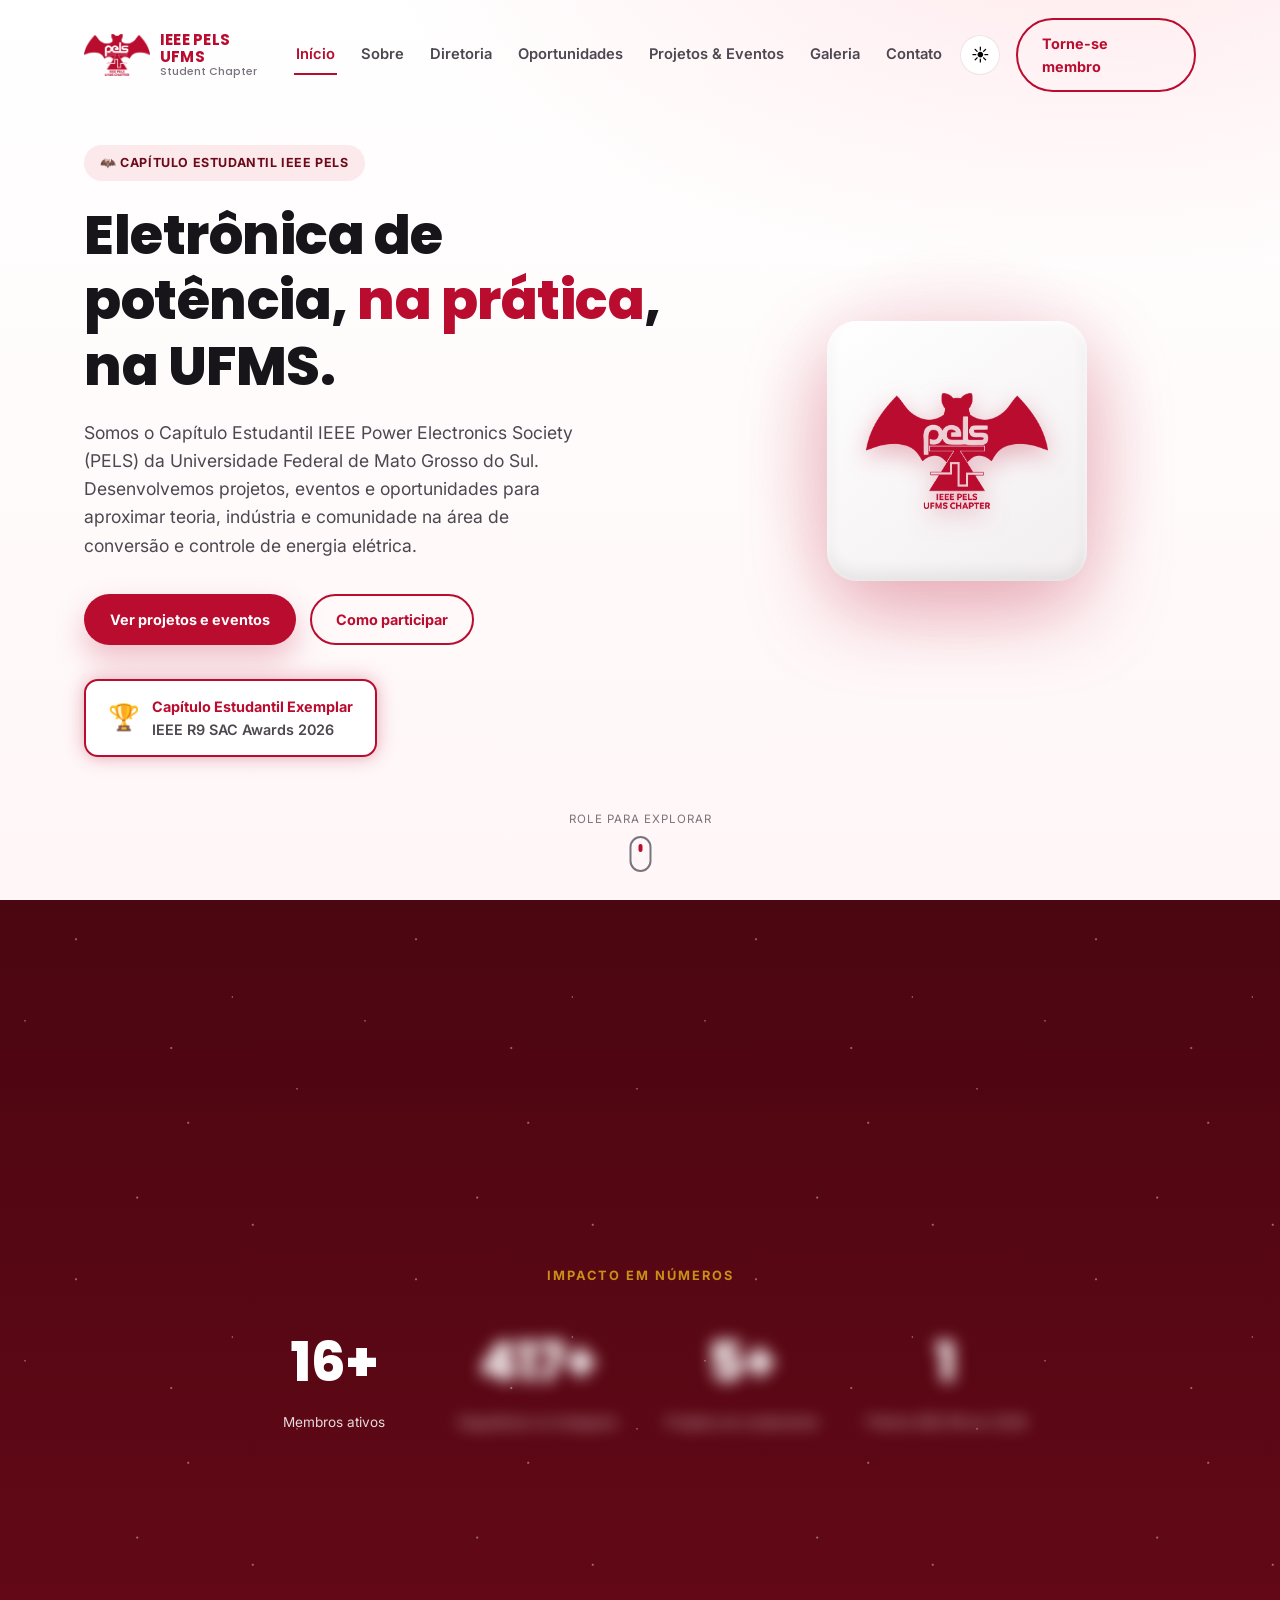
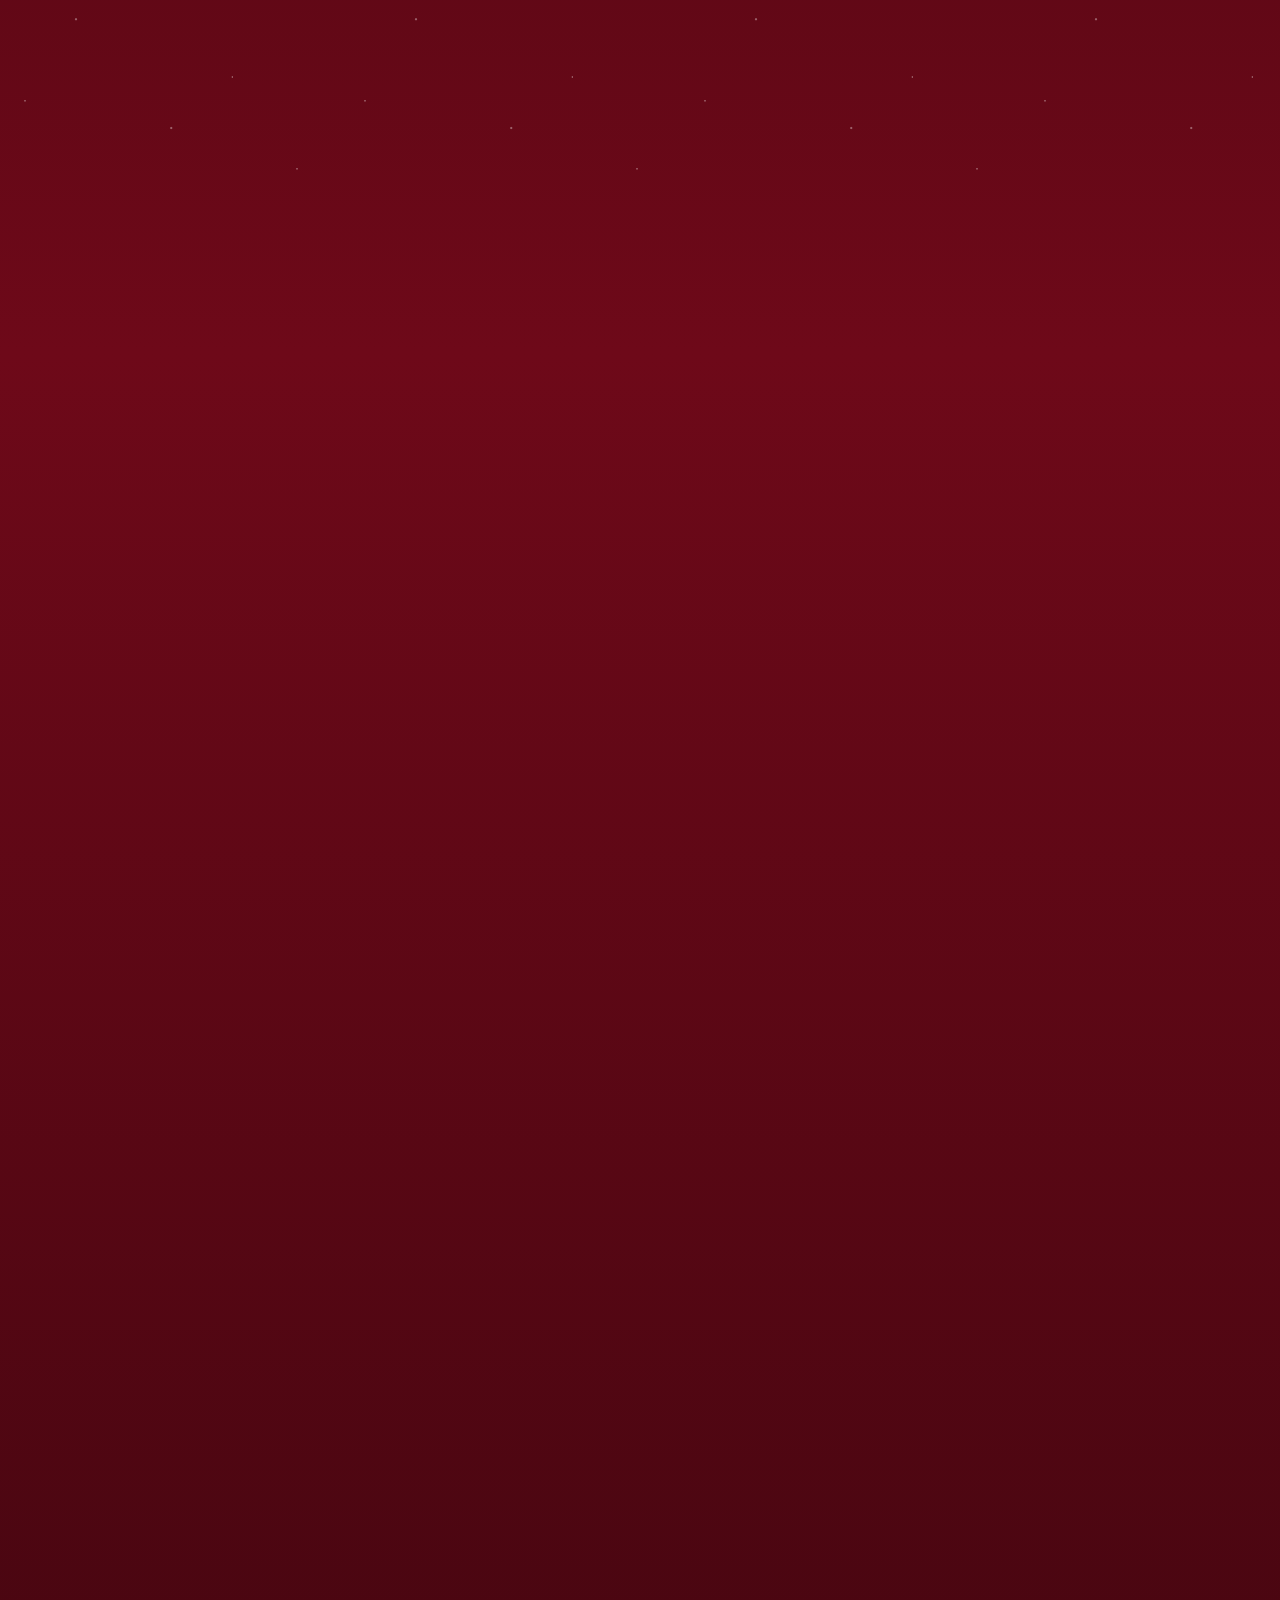
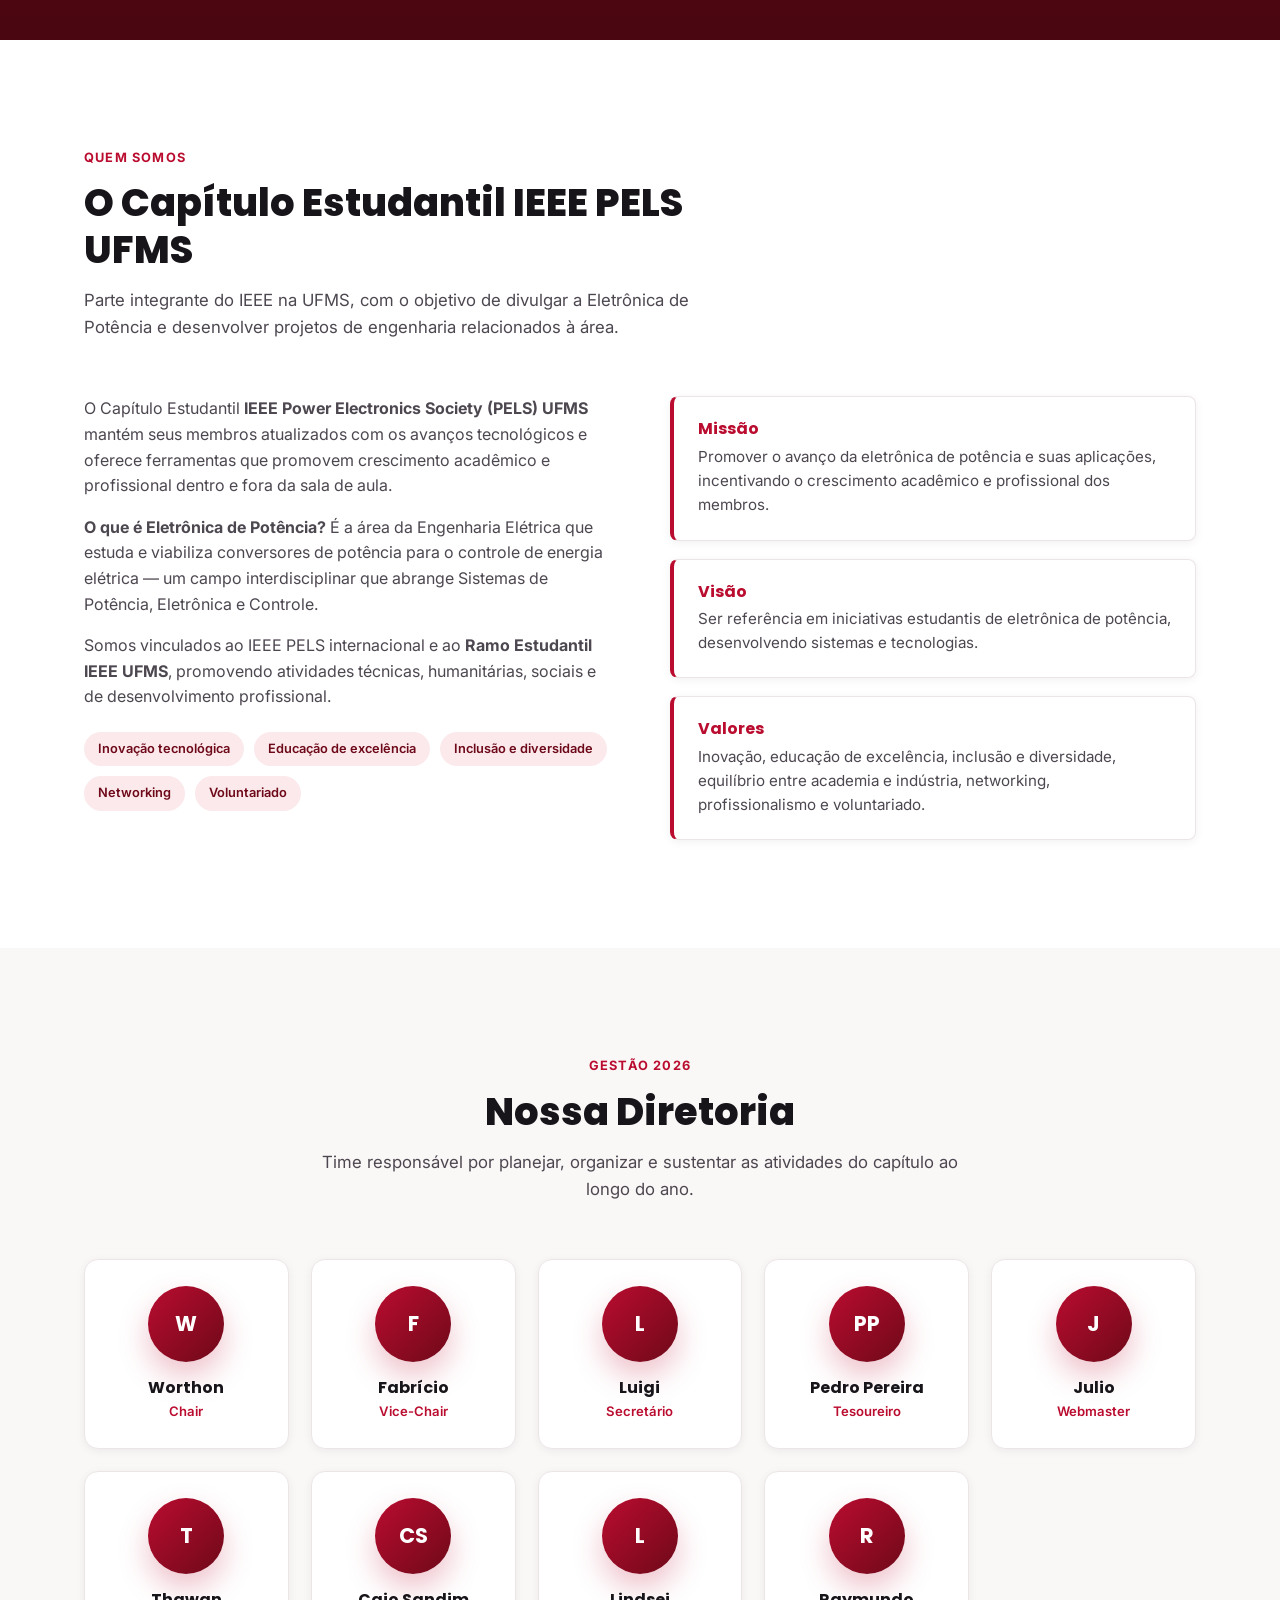
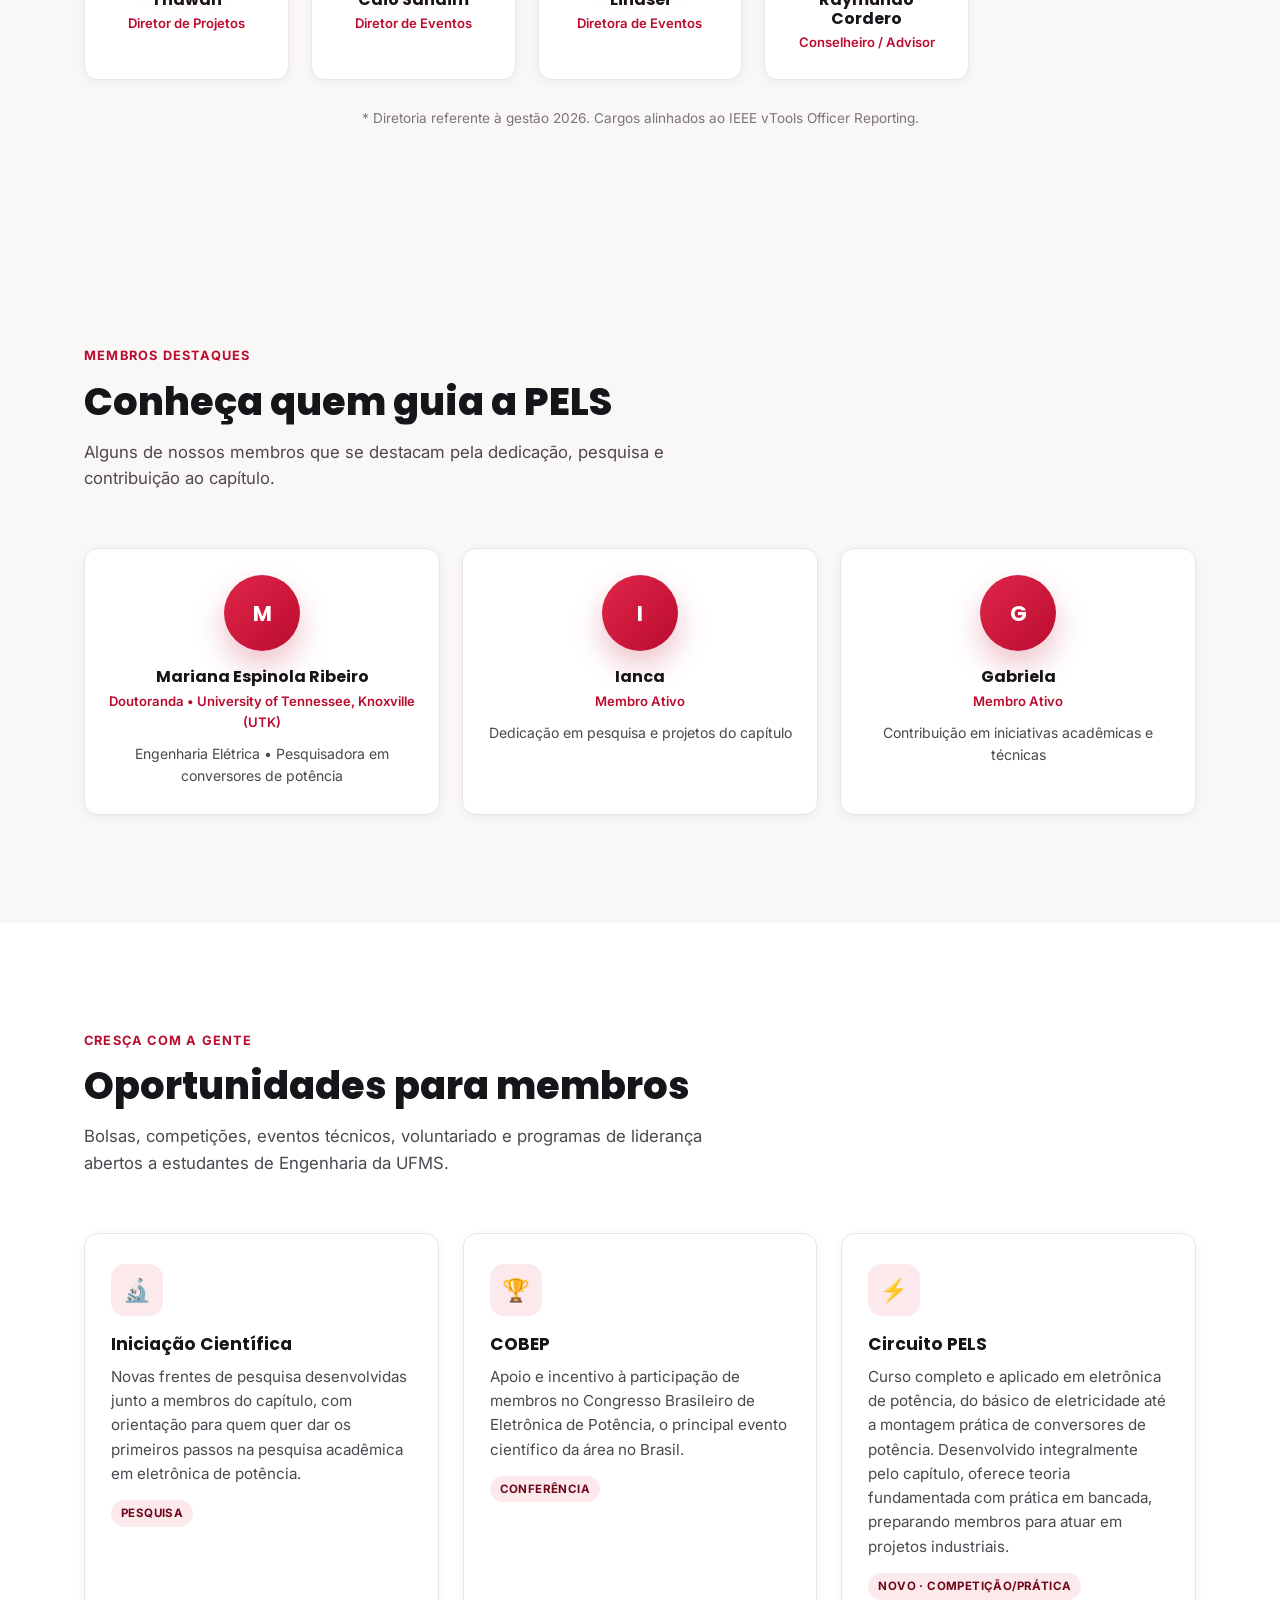
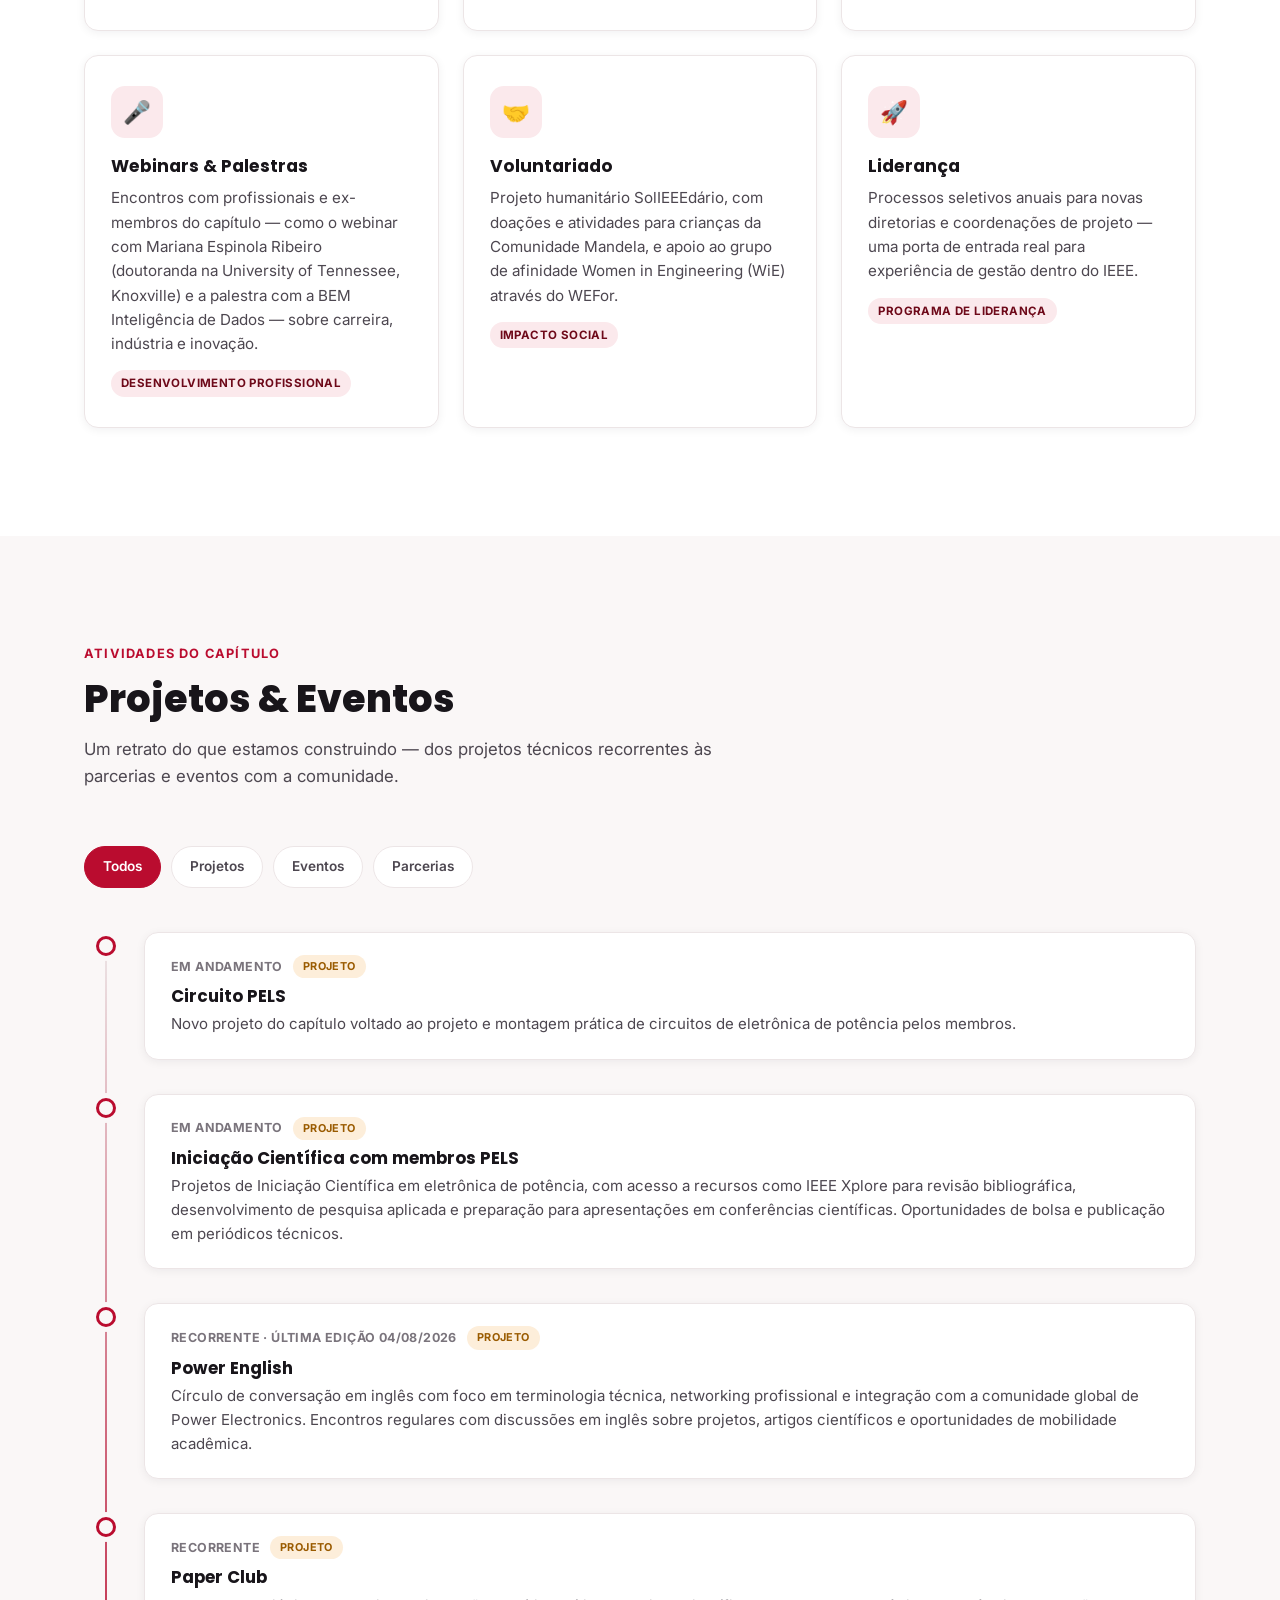
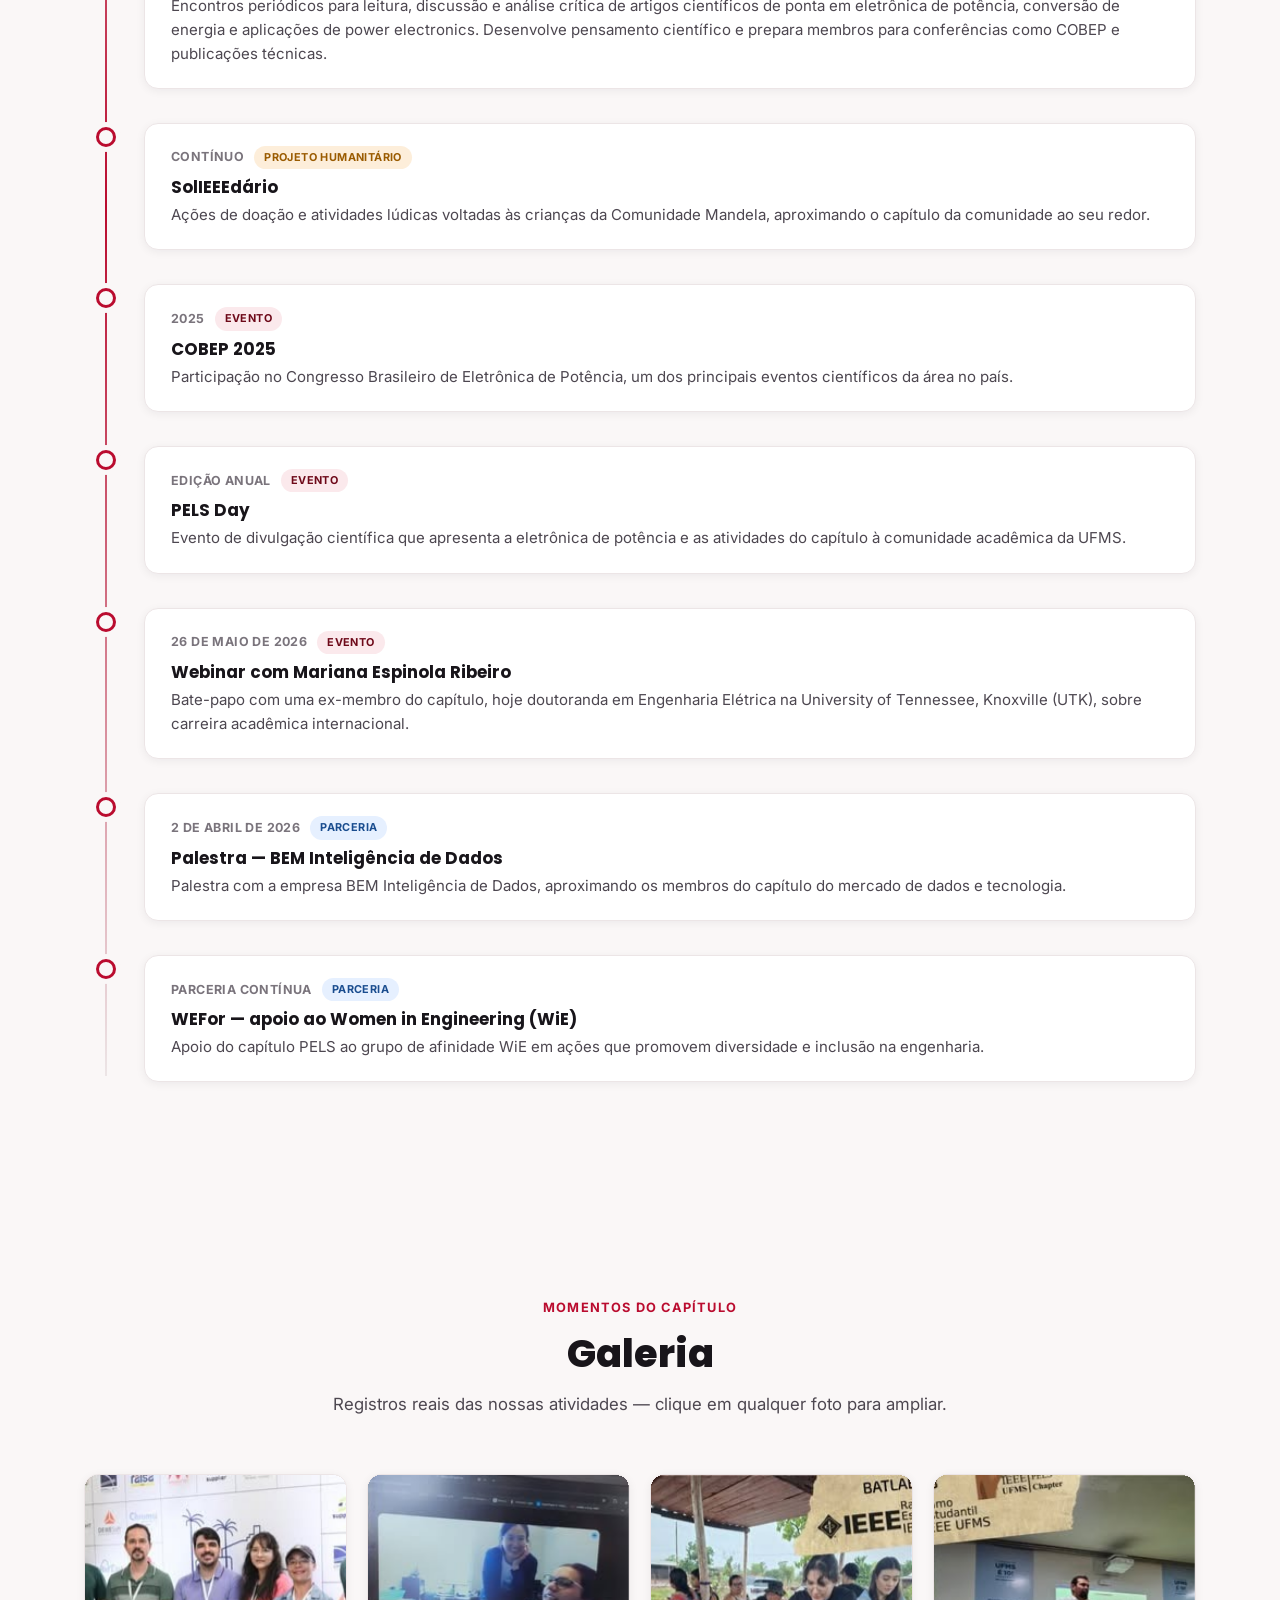
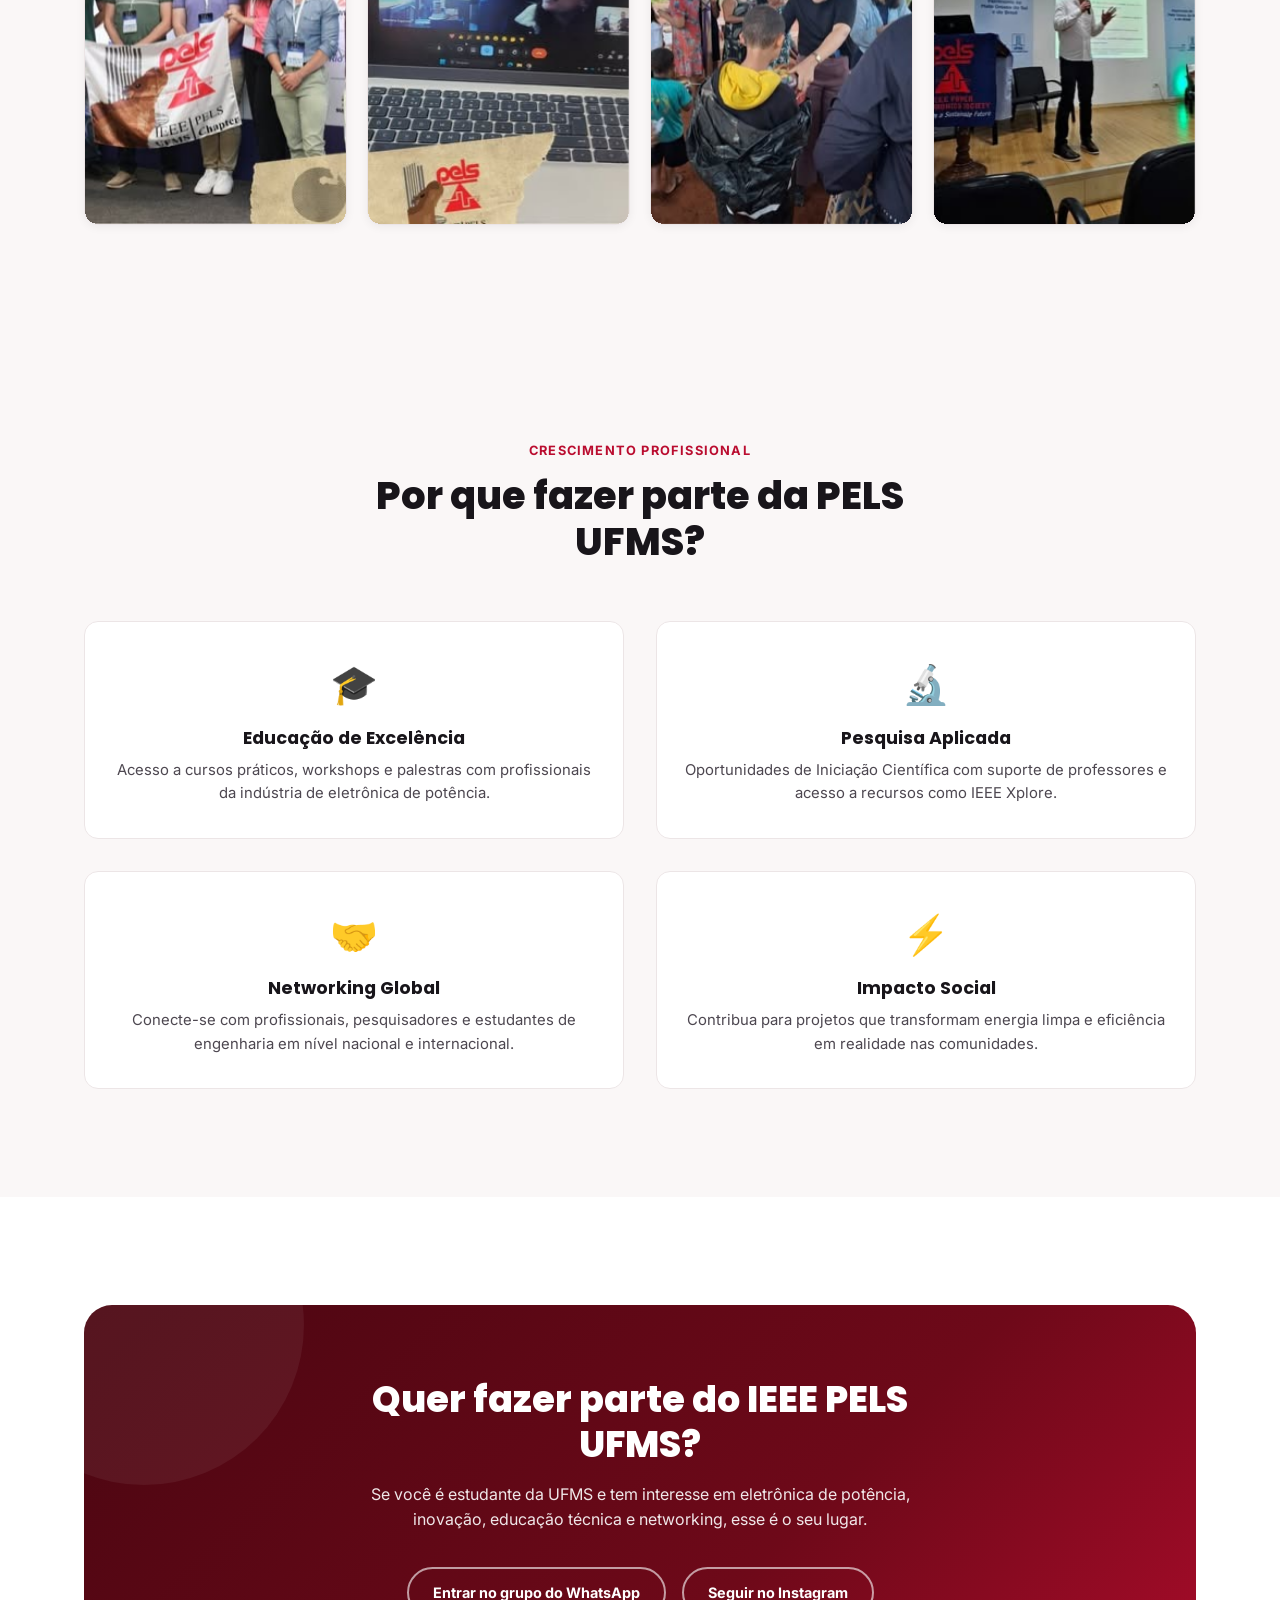
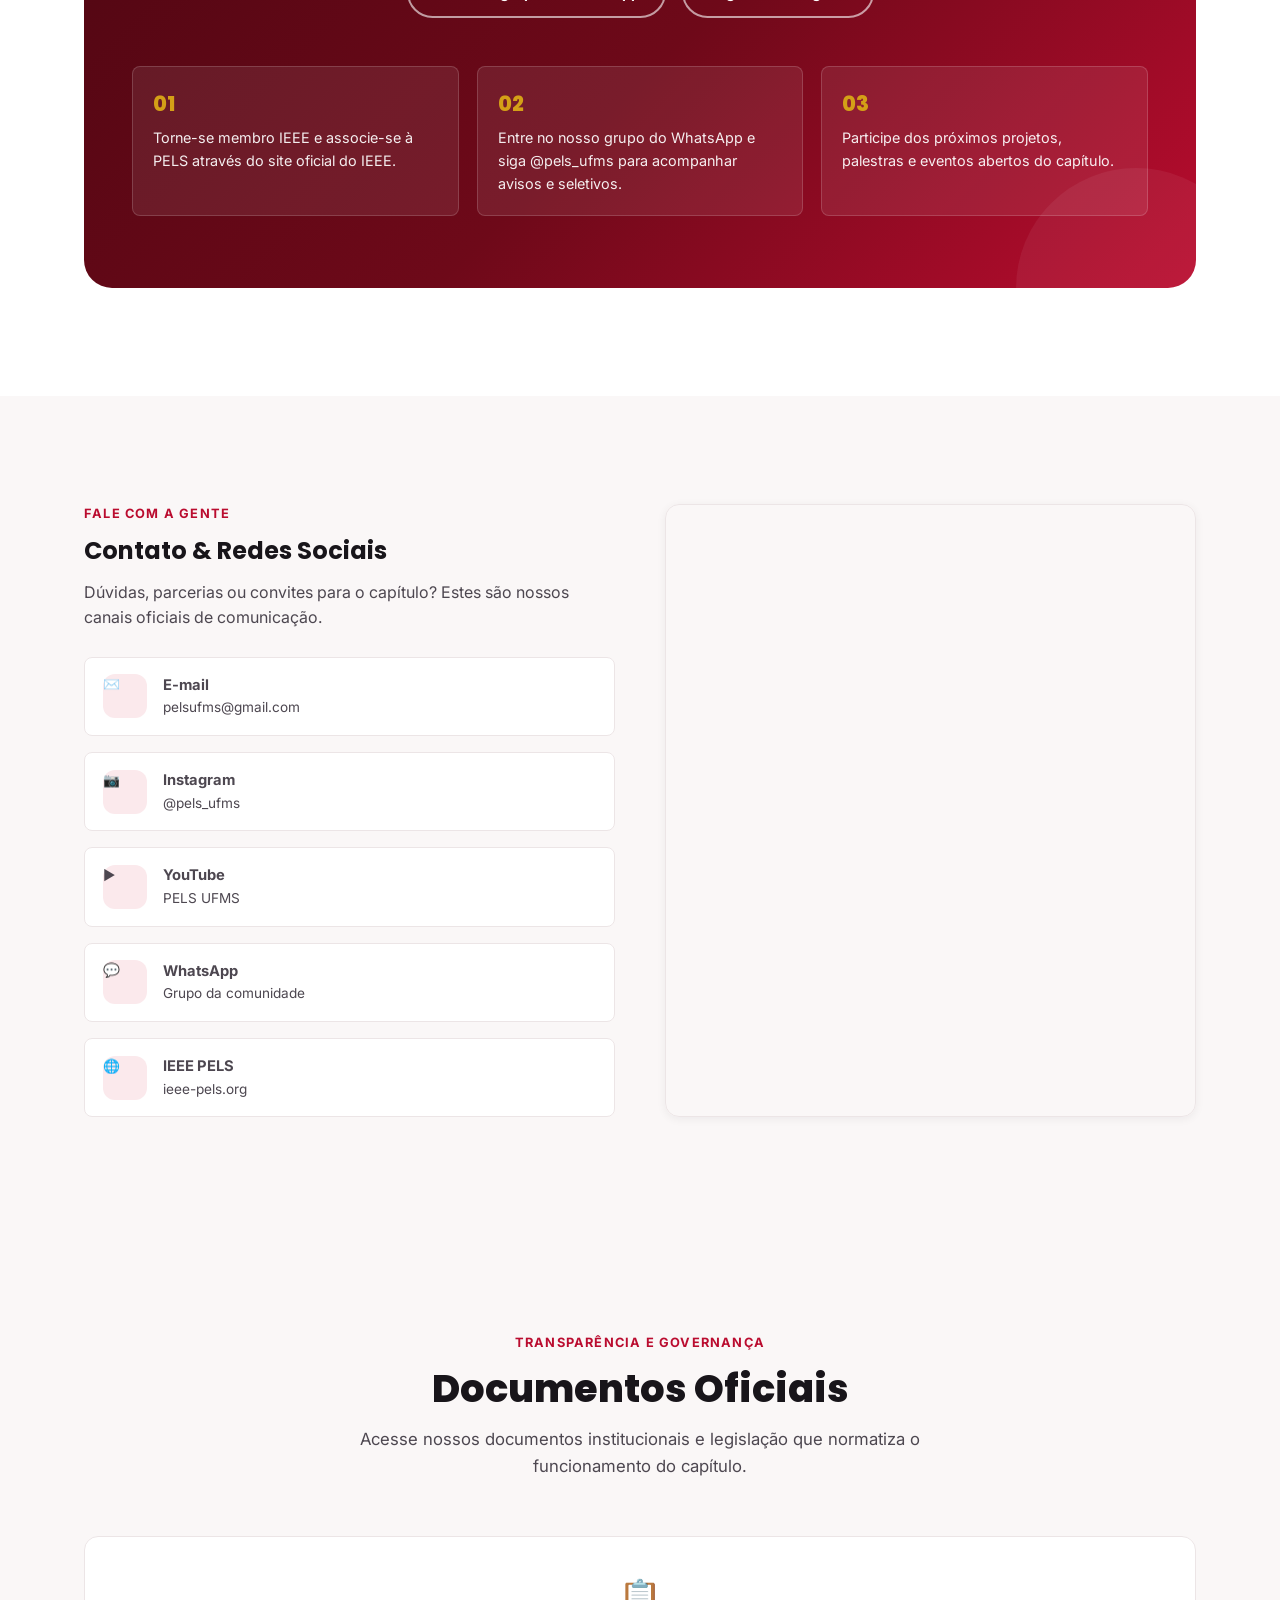
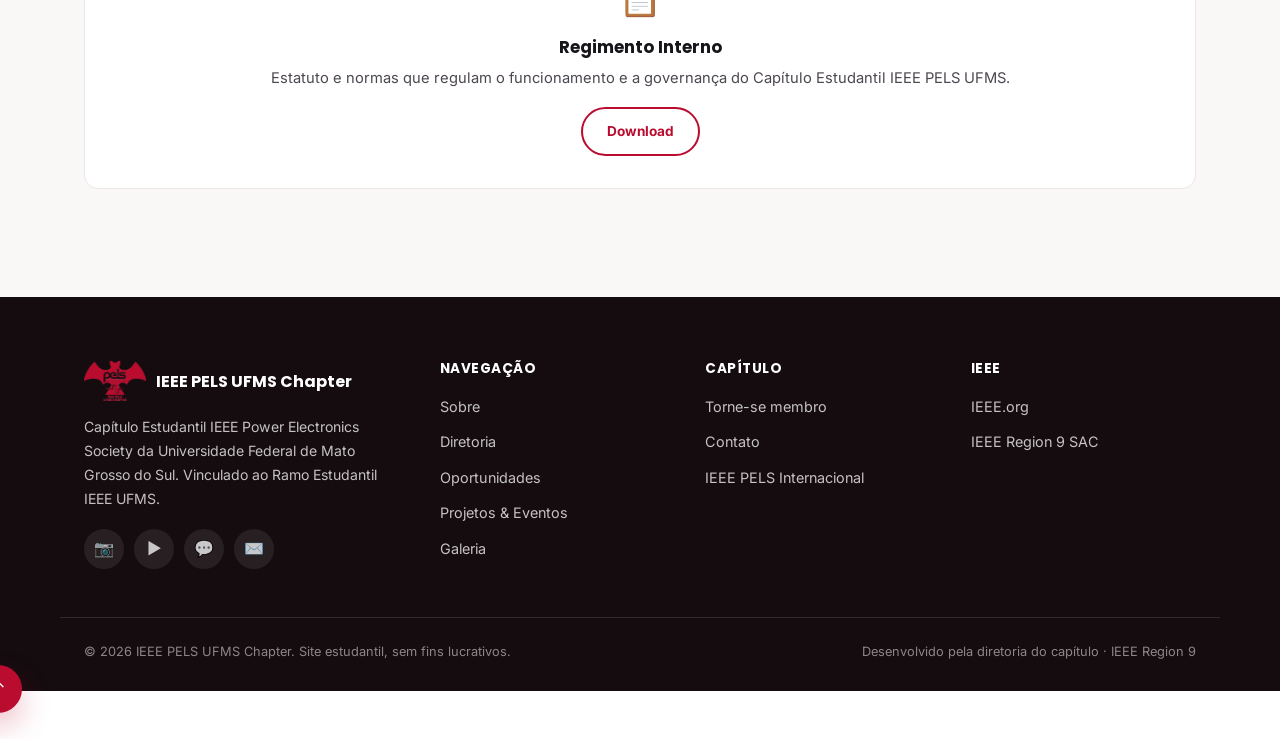
==== index.html @ c761fe5a "4" ====
<!DOCTYPE html>
<html lang="pt-BR">
<head>
<meta charset="UTF-8">
<meta name="viewport" content="width=device-width, initial-scale=1.0">
<title>IEEE PELS UFMS Chapter</title>
<meta name="description" content="Capítulo Estudantil IEEE Power Electronics Society (PELS) da UFMS — eventos, projetos, oportunidades e como participar da eletrônica de potência na prática.">
<meta property="og:title" content="IEEE PELS UFMS Chapter">
<meta property="og:description" content="Capítulo Estudantil IEEE Power Electronics Society (PELS) da UFMS — eventos, projetos e oportunidades para estudantes de Engenharia Elétrica.">
<meta property="og:image" content="assets/img/favicon-512.png">
<meta property="og:type" content="website">
<link rel="icon" type="image/png" sizes="32x32" href="assets/img/favicon-32.png">
<link rel="icon" type="image/png" sizes="192x192" href="assets/img/favicon-192.png">
<link rel="apple-touch-icon" href="assets/img/favicon-192.png">
<link rel="preconnect" href="https://fonts.googleapis.com">
<link rel="preconnect" href="https://fonts.gstatic.com" crossorigin>
<link href="https://fonts.googleapis.com/css2?family=Inter:wght@400;500;600;700&family=Poppins:wght@600;700;800&display=swap" rel="stylesheet">
<link rel="stylesheet" href="css/style.css">
<script>
  (function () {
    var stored = localStorage.getItem('pels-theme');
    var theme = stored || (window.matchMedia('(prefers-color-scheme: dark)').matches ? 'dark' : 'light');
    document.documentElement.setAttribute('data-theme', theme);
  })();
</script>
</head>
<body>

<a class="skip-link" href="#conteudo">Pular para o conteúdo</a>
<div class="scroll-progress" id="scrollProgress"></div>

<!-- ================= HEADER ================= -->
<header class="site-header" id="siteHeader">
  <div class="container">
    <a href="#inicio" class="brand">
      <img src="assets/img/logo.png" alt="Logo IEEE PELS UFMS Chapter">
      <span class="brand-text">
        <strong>IEEE PELS UFMS</strong>
        <span>Student Chapter</span>
      </span>
    </a>

    <nav class="nav-desktop" aria-label="Navegação principal">
      <a href="#inicio">Início</a>
      <a href="#sobre">Sobre</a>
      <a href="#diretoria">Diretoria</a>
      <a href="#oportunidades">Oportunidades</a>
      <a href="#projetos">Projetos &amp; Eventos</a>
      <a href="#galeria">Galeria</a>
      <a href="#contato">Contato</a>
    </nav>

    <button class="theme-toggle" id="themeToggle" type="button" aria-label="Alternar tema claro/escuro" aria-pressed="false">
      <span class="theme-icon theme-icon-sun" aria-hidden="true">☀️</span>
      <span class="theme-icon theme-icon-moon" aria-hidden="true">🌙</span>
    </button>

    <a href="#membros" class="btn btn-outline">Torne-se membro</a>

    <button class="nav-toggle" id="navToggle" aria-label="Abrir menu" aria-expanded="false" aria-controls="navMobile">
      <span></span>
    </button>
  </div>
</header>

<nav class="nav-mobile" id="navMobile" aria-label="Navegação mobile">
  <a href="#inicio">Início</a>
  <a href="#sobre">Sobre</a>
  <a href="#diretoria">Diretoria</a>
  <a href="#oportunidades">Oportunidades</a>
  <a href="#projetos">Projetos &amp; Eventos</a>
  <a href="#galeria">Galeria</a>
  <a href="#contato">Contato</a>
  <a href="#membros" class="btn btn-primary">Torne-se membro</a>
  <button class="theme-toggle theme-toggle-mobile" id="themeToggleMobile" type="button" aria-label="Alternar tema claro/escuro" aria-pressed="false">
    <span class="theme-icon theme-icon-sun" aria-hidden="true">☀️</span>
    <span class="theme-icon theme-icon-moon" aria-hidden="true">🌙</span>
    <span class="theme-toggle-label" id="themeToggleLabel">Tema escuro</span>
  </button>
</nav>

<main id="conteudo">

  <!-- ================= HERO ================= -->
  <section class="hero" id="inicio">
    <div class="container hero-grid">
      <div class="hero-copy">
        <span class="eyebrow">🦇 Capítulo Estudantil IEEE PELS</span>
        <h1>Eletrônica de potência, <em>na prática</em>, na UFMS.</h1>
        <p class="hero-lead">
          Somos o Capítulo Estudantil IEEE Power Electronics Society (PELS) da Universidade Federal de
          Mato Grosso do Sul. Desenvolvemos projetos, eventos e oportunidades para aproximar teoria,
          indústria e comunidade na área de conversão e controle de energia elétrica.
        </p>
        <div class="hero-actions">
          <a href="#projetos" class="btn btn-primary">Ver projetos e eventos</a>
          <a href="#membros" class="btn btn-outline">Como participar</a>
        </div>
        <div class="hero-badge hero-badge-award reveal" style="--delay:.15s">
          <span class="award-icon">🏆</span>
          <span><strong>Capítulo Estudantil Exemplar</strong><br>IEEE R9 SAC Awards 2026</span>
        </div>
      </div>

      <div class="hero-visual">
        <div class="glow-ring" aria-hidden="true"></div>
        <div class="logo-3d-spin" id="logo3d">
          <div class="box-face box-front">
            <img src="assets/img/logo.png" alt="Mascote do capítulo: morcego estilizado com o símbolo PELS">
          </div>
          <div class="box-face box-back">
            <img src="assets/img/logo.png" alt="" aria-hidden="true">
          </div>
          <div class="box-face box-top" aria-hidden="true"></div>
          <div class="box-face box-bottom" aria-hidden="true"></div>
          <div class="box-face box-left" aria-hidden="true"></div>
          <div class="box-face box-right" aria-hidden="true"></div>
        </div>
      </div>
    </div>

    <div class="scroll-cue" aria-hidden="true">
      <span>Role para explorar</span>
      <span class="wheel"></span>
    </div>
  </section>

  <!-- ================= STATS (cena fixa ao rolar) ================= -->
  <div class="pin-wrap" id="pinWrap">
    <div class="pin-inner">
      <div class="starfield" aria-hidden="true"></div>
      <span class="pin-kicker">Impacto em números</span>
      <div class="stats-grid">
        <div class="stat-cine">
          <div class="stat-num" data-count="16" data-suffix="+">0</div>
          <div class="stat-label">Membros ativos</div>
        </div>
        <div class="stat-cine">
          <div class="stat-num" data-count="417" data-suffix="+">0</div>
          <div class="stat-label">Seguidores no Instagram</div>
        </div>
        <div class="stat-cine">
          <div class="stat-num" data-count="5" data-suffix="+">0</div>
          <div class="stat-label">Projetos em andamento</div>
        </div>
        <div class="stat-cine">
          <div class="stat-num" data-count="1">0</div>
          <div class="stat-label">Prêmio IEEE R9 em 2026</div>
        </div>
      </div>
    </div>
  </div>

  <!-- ================= SOBRE ================= -->
  <section id="sobre">
    <div class="container">
      <div class="section-head reveal">
        <span class="kicker">Quem somos</span>
        <h2>O Capítulo Estudantil IEEE PELS UFMS</h2>
        <p>Parte integrante do IEEE na UFMS, com o objetivo de divulgar a Eletrônica de Potência e
          desenvolver projetos de engenharia relacionados à área.</p>
      </div>

      <div class="about-grid">
        <div class="about-copy reveal reveal-left">
          <p>
            O Capítulo Estudantil <strong>IEEE Power Electronics Society (PELS) UFMS</strong> mantém seus
            membros atualizados com os avanços tecnológicos e oferece ferramentas que promovem
            crescimento acadêmico e profissional dentro e fora da sala de aula.
          </p>
          <p>
            <strong>O que é Eletrônica de Potência?</strong> É a área da Engenharia Elétrica que estuda e
            viabiliza conversores de potência para o controle de energia elétrica — um campo
            interdisciplinar que abrange Sistemas de Potência, Eletrônica e Controle.
          </p>
          <p>
            Somos vinculados ao <a href="https://www.ieee-pels.org" target="_blank" rel="noopener">IEEE PELS
            internacional</a> e ao <strong>Ramo Estudantil IEEE UFMS</strong>, promovendo atividades técnicas,
            humanitárias, sociais e de desenvolvimento profissional.
          </p>
          <div class="pill-row">
            <span class="pill">Inovação tecnológica</span>
            <span class="pill">Educação de excelência</span>
            <span class="pill">Inclusão e diversidade</span>
            <span class="pill">Networking</span>
            <span class="pill">Voluntariado</span>
          </div>
        </div>

        <div class="mvv reveal reveal-right">
          <div class="mvv-card">
            <h3>Missão</h3>
            <p>Promover o avanço da eletrônica de potência e suas aplicações, incentivando o crescimento
              acadêmico e profissional dos membros.</p>
          </div>
          <div class="mvv-card">
            <h3>Visão</h3>
            <p>Ser referência em iniciativas estudantis de eletrônica de potência, desenvolvendo sistemas
              e tecnologias.</p>
          </div>
          <div class="mvv-card">
            <h3>Valores</h3>
            <p>Inovação, educação de excelência, inclusão e diversidade, equilíbrio entre academia e
              indústria, networking, profissionalismo e voluntariado.</p>
          </div>
        </div>
      </div>
    </div>
  </section>

  <!-- ================= DIRETORIA ================= -->
  <section id="diretoria" class="section-alt">
    <div class="container">
      <div class="section-head center reveal">
        <span class="kicker">Gestão 2026</span>
        <h2>Nossa Diretoria</h2>
        <p>Time responsável por planejar, organizar e sustentar as atividades do capítulo ao longo do ano.</p>
      </div>

      <div class="board-grid">
        <div class="board-card reveal" style="--delay:.05s">
          <div class="avatar">W</div>
          <h3>Worthon</h3>
          <span class="role">Chair</span>
        </div>
        <div class="board-card reveal" style="--delay:.1s">
          <div class="avatar">F</div>
          <h3>Fabrício</h3>
          <span class="role">Vice-Chair</span>
        </div>
        <div class="board-card reveal" style="--delay:.15s">
          <div class="avatar">L</div>
          <h3>Luigi</h3>
          <span class="role">Secretário</span>
        </div>
        <div class="board-card reveal" style="--delay:.2s">
          <div class="avatar">PP</div>
          <h3>Pedro Pereira</h3>
          <span class="role">Tesoureiro</span>
        </div>
        <div class="board-card reveal" style="--delay:.25s">
          <div class="avatar">J</div>
          <h3>Julio</h3>
          <span class="role">Webmaster</span>
        </div>
        <div class="board-card reveal" style="--delay:.3s">
          <div class="avatar">T</div>
          <h3>Thawan</h3>
          <span class="role">Diretor de Projetos</span>
        </div>
        <div class="board-card reveal" style="--delay:.35s">
          <div class="avatar">CS</div>
          <h3>Caio Sandim</h3>
          <span class="role">Diretor de Eventos</span>
        </div>
        <div class="board-card reveal" style="--delay:.4s">
          <div class="avatar">L</div>
          <h3>Lindsei</h3>
          <span class="role">Diretora de Eventos</span>
        </div>
        <div class="board-card reveal" style="--delay:.45s">
          <div class="avatar">R</div>
          <h3>Raymundo Cordero</h3>
          <span class="role">Conselheiro / Advisor</span>
        </div>
      </div>
      <p class="board-note">* Diretoria referente à gestão 2026. Cargos alinhados ao IEEE vTools Officer Reporting.</p>
    </div>
  </section>

  <!-- ================= MEMBROS DESTAQUES ================= -->
  <section class="section" style="background:var(--bg-alt);">
    <div class="container">
      <div class="section-head reveal">
        <span class="kicker">Membros Destaques</span>
        <h2>Conheça quem guia a PELS</h2>
        <p>Alguns de nossos membros que se destacam pela dedicação, pesquisa e contribuição ao capítulo.</p>
      </div>

      <div class="board-grid reveal" style="margin-top:40px;">
        <div class="board-card">
          <div class="avatar" style="background:linear-gradient(135deg,#e0264a,#ba0c2f);">M</div>
          <h3>Mariana Espinola Ribeiro</h3>
          <span class="role">Doutoranda • University of Tennessee, Knoxville (UTK)</span>
          <p style="margin-top:10px;color:var(--ink-soft);font-size:0.88rem;">Engenharia Elétrica • Pesquisadora em conversores de potência</p>
        </div>
        <div class="board-card">
          <div class="avatar" style="background:linear-gradient(135deg,#e0264a,#ba0c2f);">I</div>
          <h3>Ianca</h3>
          <span class="role">Membro Ativo</span>
          <p style="margin-top:10px;color:var(--ink-soft);font-size:0.88rem;">Dedicação em pesquisa e projetos do capítulo</p>
        </div>
        <div class="board-card">
          <div class="avatar" style="background:linear-gradient(135deg,#e0264a,#ba0c2f);">G</div>
          <h3>Gabriela</h3>
          <span class="role">Membro Ativo</span>
          <p style="margin-top:10px;color:var(--ink-soft);font-size:0.88rem;">Contribuição em iniciativas acadêmicas e técnicas</p>
        </div>
      </div>
    </div>
  </section>

  <!-- ================= OPORTUNIDADES ================= -->
  <section id="oportunidades">
    <div class="container">
      <div class="section-head reveal">
        <span class="kicker">Cresça com a gente</span>
        <h2>Oportunidades para membros</h2>
        <p>Bolsas, competições, eventos técnicos, voluntariado e programas de liderança abertos a
          estudantes de Engenharia da UFMS.</p>
      </div>

      <div class="opp-grid">
        <div class="opp-card reveal" style="--delay:0s">
          <div class="opp-icon">🔬</div>
          <h3>Iniciação Científica</h3>
          <p>Novas frentes de pesquisa desenvolvidas junto a membros do capítulo, com orientação para
            quem quer dar os primeiros passos na pesquisa acadêmica em eletrônica de potência.</p>
          <span class="opp-tag">Pesquisa</span>
        </div>

        <div class="opp-card reveal" style="--delay:.08s">
          <div class="opp-icon">🏆</div>
          <h3>COBEP</h3>
          <p>Apoio e incentivo à participação de membros no Congresso Brasileiro de Eletrônica de
            Potência, o principal evento científico da área no Brasil.</p>
          <span class="opp-tag">Conferência</span>
        </div>

        <div class="opp-card reveal" style="--delay:.16s">
          <div class="opp-icon">⚡</div>
          <h3>Circuito PELS</h3>
          <p>Curso completo e aplicado em eletrônica de potência, do básico de eletricidade até a montagem prática de conversores de potência. Desenvolvido integralmente pelo capítulo, oferece teoria fundamentada com prática em bancada, preparando membros para atuar em projetos industriais.</p>
          <span class="opp-tag">Novo · Competição/Prática</span>
        </div>

        <div class="opp-card reveal" style="--delay:.24s">
          <div class="opp-icon">🎤</div>
          <h3>Webinars &amp; Palestras</h3>
          <p>Encontros com profissionais e ex-membros do capítulo — como o webinar com Mariana Espinola
            Ribeiro (doutoranda na University of Tennessee, Knoxville) e a palestra com a BEM
            Inteligência de Dados — sobre carreira, indústria e inovação.</p>
          <span class="opp-tag">Desenvolvimento Profissional</span>
        </div>

        <div class="opp-card reveal" style="--delay:.32s">
          <div class="opp-icon">🤝</div>
          <h3>Voluntariado</h3>
          <p>Projeto humanitário SolIEEEdário, com doações e atividades para crianças da Comunidade
            Mandela, e apoio ao grupo de afinidade Women in Engineering (WiE) através do WEFor.</p>
          <span class="opp-tag">Impacto Social</span>
        </div>

        <div class="opp-card reveal" style="--delay:.4s">
          <div class="opp-icon">🚀</div>
          <h3>Liderança</h3>
          <p>Processos seletivos anuais para novas diretorias e coordenações de projeto — uma porta de
            entrada real para experiência de gestão dentro do IEEE.</p>
          <span class="opp-tag">Programa de Liderança</span>
        </div>
      </div>
    </div>
  </section>

  <!-- ================= PROJETOS & EVENTOS ================= -->
  <section id="projetos" class="section-alt">
    <div class="container">
      <div class="section-head reveal">
        <span class="kicker">Atividades do capítulo</span>
        <h2>Projetos &amp; Eventos</h2>
        <p>Um retrato do que estamos construindo — dos projetos técnicos recorrentes às parcerias e
          eventos com a comunidade.</p>
      </div>

      <div class="filter-row reveal" role="group" aria-label="Filtrar atividades">
        <button class="filter-btn is-active" data-filter="all">Todos</button>
        <button class="filter-btn" data-filter="projeto">Projetos</button>
        <button class="filter-btn" data-filter="evento">Eventos</button>
        <button class="filter-btn" data-filter="parceria">Parcerias</button>
      </div>

      <div class="timeline" id="timeline">

        <div class="timeline-item reveal" data-type="projeto">
          <span class="timeline-dot"></span>
          <div class="timeline-card">
            <div class="timeline-meta">
              <span class="timeline-date">Em andamento</span>
              <span class="badge badge-projeto">Projeto</span>
            </div>
            <h3>Circuito PELS</h3>
            <p>Novo projeto do capítulo voltado ao projeto e montagem prática de circuitos de eletrônica
              de potência pelos membros.</p>
          </div>
        </div>

        <div class="timeline-item reveal" data-type="projeto">
          <span class="timeline-dot"></span>
          <div class="timeline-card">
            <div class="timeline-meta">
              <span class="timeline-date">Em andamento</span>
              <span class="badge badge-projeto">Projeto</span>
            </div>
            <h3>Iniciação Científica com membros PELS</h3>
            <p>Projetos de Iniciação Científica em eletrônica de potência, com acesso a recursos como IEEE Xplore para revisão bibliográfica, desenvolvimento de pesquisa aplicada e preparação para apresentações em conferências científicas. Oportunidades de bolsa e publicação em periódicos técnicos.</p>
          </div>
        </div>

<div class="timeline-item reveal" data-type="projeto">
          <span class="timeline-dot"></span>
          <div class="timeline-card">
            <div class="timeline-meta">
              <span class="timeline-date">Recorrente · última edição 04/08/2026</span>
              <span class="badge badge-projeto">Projeto</span>
            </div>
            <h3>Power English</h3>
            <p>Círculo de conversação em inglês com foco em terminologia técnica, networking profissional e integração com a comunidade global de Power Electronics. Encontros regulares com discussões em inglês sobre projetos, artigos científicos e oportunidades de mobilidade acadêmica.</p>
          </div>
        </div>

        <div class="timeline-item reveal" data-type="projeto">
          <span class="timeline-dot"></span>
          <div class="timeline-card">
            <div class="timeline-meta">
              <span class="timeline-date">Recorrente</span>
              <span class="badge badge-projeto">Projeto</span>
            </div>
            <h3>Paper Club</h3>
            <p>Encontros periódicos para leitura, discussão e análise crítica de artigos científicos de ponta em eletrônica de potência, conversão de energia e aplicações de power electronics. Desenvolve pensamento científico e prepara membros para conferências como COBEP e publicações técnicas.</p>
          </div>
        </div>

        <div class="timeline-item reveal" data-type="projeto">
          <span class="timeline-dot"></span>
          <div class="timeline-card">
            <div class="timeline-meta">
              <span class="timeline-date">Contínuo</span>
              <span class="badge badge-projeto">Projeto Humanitário</span>
            </div>
            <h3>SolIEEEdário</h3>
            <p>Ações de doação e atividades lúdicas voltadas às crianças da Comunidade Mandela,
              aproximando o capítulo da comunidade ao seu redor.</p>
          </div>
        </div>

        <div class="timeline-item reveal" data-type="evento">
          <span class="timeline-dot"></span>
          <div class="timeline-card">
            <div class="timeline-meta">
              <span class="timeline-date">2025</span>
              <span class="badge badge-evento">Evento</span>
            </div>
            <h3>COBEP 2025</h3>
            <p>Participação no Congresso Brasileiro de Eletrônica de Potência, um dos principais eventos
              científicos da área no país.</p>
          </div>
        </div>

        <div class="timeline-item reveal" data-type="evento">
          <span class="timeline-dot"></span>
          <div class="timeline-card">
            <div class="timeline-meta">
              <span class="timeline-date">Edição anual</span>
              <span class="badge badge-evento">Evento</span>
            </div>
            <h3>PELS Day</h3>
            <p>Evento de divulgação científica que apresenta a eletrônica de potência e as atividades do
              capítulo à comunidade acadêmica da UFMS.</p>
          </div>
        </div>

        <div class="timeline-item reveal" data-type="evento">
          <span class="timeline-dot"></span>
          <div class="timeline-card">
            <div class="timeline-meta">
              <span class="timeline-date">26 de maio de 2026</span>
              <span class="badge badge-evento">Evento</span>
            </div>
            <h3>Webinar com Mariana Espinola Ribeiro</h3>
            <p>Bate-papo com uma ex-membro do capítulo, hoje doutoranda em Engenharia Elétrica na
              University of Tennessee, Knoxville (UTK), sobre carreira acadêmica internacional.</p>
          </div>
        </div>

        <div class="timeline-item reveal" data-type="parceria">
          <span class="timeline-dot"></span>
          <div class="timeline-card">
            <div class="timeline-meta">
              <span class="timeline-date">2 de abril de 2026</span>
              <span class="badge badge-parceria">Parceria</span>
            </div>
            <h3>Palestra — BEM Inteligência de Dados</h3>
            <p>Palestra com a empresa BEM Inteligência de Dados, aproximando os membros do capítulo do
              mercado de dados e tecnologia.</p>
          </div>
        </div>

        <div class="timeline-item reveal" data-type="parceria">
          <span class="timeline-dot"></span>
          <div class="timeline-card">
            <div class="timeline-meta">
              <span class="timeline-date">Parceria contínua</span>
              <span class="badge badge-parceria">Parceria</span>
            </div>
            <h3>WEFor — apoio ao Women in Engineering (WiE)</h3>
            <p>Apoio do capítulo PELS ao grupo de afinidade WiE em ações que promovem diversidade e
              inclusão na engenharia.</p>
          </div>
        </div>

      </div>
    </div>
  </section>

  <!-- ================= GALERIA ================= -->
  <section id="galeria" class="section-alt">
    <div class="container">
      <div class="section-head center reveal">
        <span class="kicker">Momentos do capítulo</span>
        <h2>Galeria</h2>
        <p>Registros reais das nossas atividades — clique em qualquer foto para ampliar.</p>
      </div>

      <div class="gallery-grid">
        <div class="gallery-item reveal reveal-scale tilt" style="--delay:0s" data-caption="Capítulo representado com a bandeira PELS em evento acadêmico">
          <img src="assets/img/gallery/momento-01.jpg" alt="Membros do capítulo PELS UFMS segurando a bandeira do capítulo em um evento" loading="lazy">
          <div class="gallery-overlay"><span>Representando o capítulo</span></div>
          <span class="gallery-expand" aria-hidden="true">⤢</span>
        </div>
        <div class="gallery-item reveal reveal-scale tilt" style="--delay:.08s" data-caption="Webinar com Mariana Espinola Ribeiro, ex-membro e doutoranda na UTK">
          <img src="assets/img/gallery/momento-02.jpg" alt="Webinar por videochamada com ex-membro do capítulo" loading="lazy">
          <div class="gallery-overlay"><span>Webinar com egressa (UTK)</span></div>
          <span class="gallery-expand" aria-hidden="true">⤢</span>
        </div>
        <div class="gallery-item reveal reveal-scale tilt" style="--delay:.16s" data-caption="Ação social SolIEEEdário com crianças da Comunidade Mandela">
          <img src="assets/img/gallery/momento-03.jpg" alt="Voluntários do capítulo em ação social SolIEEEdário com crianças" loading="lazy">
          <div class="gallery-overlay"><span>SolIEEEdário</span></div>
          <span class="gallery-expand" aria-hidden="true">⤢</span>
        </div>
        <div class="gallery-item reveal reveal-scale tilt" style="--delay:.24s" data-caption="Apresentação de membro do capítulo em evento acadêmico da UFMS">
          <img src="assets/img/gallery/momento-04.jpg" alt="Membro do capítulo apresentando em palco de evento acadêmico" loading="lazy">
          <div class="gallery-overlay"><span>No palco, representando a PELS</span></div>
          <span class="gallery-expand" aria-hidden="true">⤢</span>
        </div>
      </div>
      <!-- TODO: substituir/completar com fotos de confraternizações e do PELS Day fornecidas pela diretoria -->
    </div>
  </section>

  <!-- Lightbox -->
  <div class="lightbox" id="lightbox" role="dialog" aria-modal="true" aria-hidden="true">
    <div class="lightbox-figure">
      <button class="lightbox-close" id="lightboxClose" aria-label="Fechar">✕</button>
      <button class="lightbox-prev" id="lightboxPrev" aria-label="Foto anterior">‹</button>
      <button class="lightbox-next" id="lightboxNext" aria-label="Próxima foto">›</button>
      <img id="lightboxImg" src="" alt="">
      <p class="lightbox-caption" id="lightboxCaption"></p>
    </div>
  </div>

  <!-- ================= POR QUE PELS ================= -->
  <section class="section" style="background:var(--bg-alt);">
    <div class="container">
      <div class="section-head center reveal">
        <span class="kicker">Crescimento profissional</span>
        <h2>Por que fazer parte da PELS UFMS?</h2>
      </div>

      <div class="why-grid reveal">
        <div class="why-card">
          <span class="why-icon">🎓</span>
          <h3>Educação de Excelência</h3>
          <p>Acesso a cursos práticos, workshops e palestras com profissionais da indústria de eletrônica de potência.</p>
        </div>
        <div class="why-card">
          <span class="why-icon">🔬</span>
          <h3>Pesquisa Aplicada</h3>
          <p>Oportunidades de Iniciação Científica com suporte de professores e acesso a recursos como IEEE Xplore.</p>
        </div>
        <div class="why-card">
          <span class="why-icon">🤝</span>
          <h3>Networking Global</h3>
          <p>Conecte-se com profissionais, pesquisadores e estudantes de engenharia em nível nacional e internacional.</p>
        </div>
        <div class="why-card">
          <span class="why-icon">⚡</span>
          <h3>Impacto Social</h3>
          <p>Contribua para projetos que transformam energia limpa e eficiência em realidade nas comunidades.</p>
        </div>
      </div>
    </div>
  </section>

  <!-- ================= TORNE-SE MEMBRO ================= -->
  <section id="membros">
    <div class="container">
      <div class="join reveal reveal-scale">
        <h2>Quer fazer parte do IEEE PELS UFMS?</h2>
        <p>Se você é estudante da UFMS e tem interesse em eletrônica de potência, inovação, educação
          técnica e networking, esse é o seu lugar.</p>
        <div class="join-actions">
          <a href="https://chat.whatsapp.com/L0XDdYdBZkR9xxgY0qkixv" target="_blank" rel="noopener" class="btn btn-ghost-light">Entrar no grupo do WhatsApp</a>
          <a href="https://www.instagram.com/pels_ufms/" target="_blank" rel="noopener" class="btn btn-ghost-light">Seguir no Instagram</a>
        </div>

        <div class="join-steps">
          <div class="join-step">
            <span class="num">01</span>
            <p>Torne-se membro IEEE e associe-se à PELS através do site oficial do IEEE.</p>
          </div>
          <div class="join-step">
            <span class="num">02</span>
            <p>Entre no nosso grupo do WhatsApp e siga @pels_ufms para acompanhar avisos e seletivos.</p>
          </div>
          <div class="join-step">
            <span class="num">03</span>
            <p>Participe dos próximos projetos, palestras e eventos abertos do capítulo.</p>
          </div>
        </div>
      </div>
    </div>
  </section>

  <!-- ================= CONTATO ================= -->
  <section id="contato" class="section-alt">
    <div class="container contact-grid">
      <div class="reveal reveal-left">
        <span class="kicker">Fale com a gente</span>
        <h2>Contato &amp; Redes Sociais</h2>
        <p style="margin-top:14px;color:var(--ink-soft)">Dúvidas, parcerias ou convites para o capítulo? Estes são
          nossos canais oficiais de comunicação.</p>

        <div class="contact-list">
          <a class="contact-item" href="mailto:pelsufms@gmail.com">
            <span class="contact-icon" aria-hidden="true">✉️</span>
            <span><strong>E-mail</strong><span>pelsufms@gmail.com</span></span>
          </a>
          <a class="contact-item" href="https://www.instagram.com/pels_ufms/" target="_blank" rel="noopener">
            <span class="contact-icon" aria-hidden="true">📷</span>
            <span><strong>Instagram</strong><span>@pels_ufms</span></span>
          </a>
          <a class="contact-item" href="https://youtube.com/@pelsufms8757" target="_blank" rel="noopener">
            <span class="contact-icon" aria-hidden="true">▶️</span>
            <span><strong>YouTube</strong><span>PELS UFMS</span></span>
          </a>
          <a class="contact-item" href="https://chat.whatsapp.com/L0XDdYdBZkR9xxgY0qkixv" target="_blank" rel="noopener">
            <span class="contact-icon" aria-hidden="true">💬</span>
            <span><strong>WhatsApp</strong><span>Grupo da comunidade</span></span>
          </a>
          <a class="contact-item" href="https://www.ieee-pels.org" target="_blank" rel="noopener">
            <span class="contact-icon" aria-hidden="true">🌐</span>
            <span><strong>IEEE PELS</strong><span>ieee-pels.org</span></span>
          </a>
        </div>
      </div>

      <div class="map-card reveal reveal-right">
        <iframe
          title="Localização — UFMS, Campo Grande"
          src="https://www.google.com/maps?q=Universidade+Federal+de+Mato+Grosso+do+Sul,+Cidade+Universit%C3%A1ria,+Campo+Grande+-+MS&output=embed"
          loading="lazy"
          referrerpolicy="no-referrer-when-downgrade">
        </iframe>
      </div>
    </div>
  </section>

</main>

<!-- ================= DOCUMENTOS ================= -->
<section class="section" style="background:var(--bg-alt);">
  <div class="container">
    <div class="section-head center reveal">
      <span class="kicker">Transparência e Governança</span>
      <h2>Documentos Oficiais</h2>
      <p>Acesse nossos documentos institucionais e legislação que normatiza o funcionamento do capítulo.</p>
    </div>

    <div class="docs-grid reveal">
      <div class="doc-card">
        <span class="doc-icon">📋</span>
        <h3>Regimento Interno</h3>
        <p>Estatuto e normas que regulam o funcionamento e a governança do Capítulo Estudantil IEEE PELS UFMS.</p>
        <a href="../assets/docs/Regimento_Interno_PELS.pdf" target="_blank" class="btn btn-outline" style="margin-top:16px;font-size:0.85rem;">Download</a>
      </div>
    </div>
  </div>
</section>

<!-- ================= FOOTER ================= -->
<footer class="site-footer">
  <div class="container footer-grid">
    <div>
      <div class="footer-brand">
        <img src="assets/img/logo.png" alt="Logo IEEE PELS UFMS">
        <strong>IEEE PELS UFMS Chapter</strong>
      </div>
      <p>Capítulo Estudantil IEEE Power Electronics Society da Universidade Federal de Mato Grosso do
        Sul. Vinculado ao Ramo Estudantil IEEE UFMS.</p>
      <div class="social-row">
        <a href="https://www.instagram.com/pels_ufms/" target="_blank" rel="noopener" aria-label="Instagram">📷</a>
        <a href="https://youtube.com/@pelsufms8757" target="_blank" rel="noopener" aria-label="YouTube">▶️</a>
        <a href="https://chat.whatsapp.com/L0XDdYdBZkR9xxgY0qkixv" target="_blank" rel="noopener" aria-label="WhatsApp">💬</a>
        <a href="mailto:pelsufms@gmail.com" aria-label="E-mail">✉️</a>
      </div>
    </div>

    <div class="footer-col">
      <h4>Navegação</h4>
      <ul>
        <li><a href="#sobre">Sobre</a></li>
        <li><a href="#diretoria">Diretoria</a></li>
        <li><a href="#oportunidades">Oportunidades</a></li>
        <li><a href="#projetos">Projetos &amp; Eventos</a></li>
        <li><a href="#galeria">Galeria</a></li>
      </ul>
    </div>

    <div class="footer-col">
      <h4>Capítulo</h4>
      <ul>
        <li><a href="#membros">Torne-se membro</a></li>
        <li><a href="#contato">Contato</a></li>
        <li><a href="https://www.ieee-pels.org" target="_blank" rel="noopener">IEEE PELS Internacional</a></li>
      </ul>
    </div>

    <div class="footer-col">
      <h4>IEEE</h4>
      <ul>
        <li><a href="https://www.ieee.org" target="_blank" rel="noopener">IEEE.org</a></li>
        <li><a href="https://r9.ieee.org/sac" target="_blank" rel="noopener">IEEE Region 9 SAC</a></li>
      </ul>
    </div>
  </div>

  <div class="container footer-bottom">
    <span>© <span id="year"></span> IEEE PELS UFMS Chapter. Site estudantil, sem fins lucrativos.</span>
    <span>Desenvolvido pela diretoria do capítulo · IEEE Region 9</span>
  </div>
</footer>

<button class="back-to-top" id="backToTop" aria-label="Voltar ao topo">↑</button>

<script src="js/main.js"></script>
</body>
</html>
---- css/style.css ----
/* ==========================================================================
   IEEE PELS UFMS Chapter — Design system
   Brand color sampled directly from the chapter logo (#BA0C2F).
   ========================================================================== */

:root {
  --red: #ba0c2f;
  --red-dark: #6e0919;
  --red-darker: #4a0611;
  --red-light: #e2536c;
  --red-tint: #fbe9ec;
  --gold: #d4a017;

  --ink: #18151a;
  --ink-soft: #4d4750;
  --ink-faint: #7a747c;

  --bg: #ffffff;
  --bg-alt: #faf7f7;
  --bg-dark: #150c0f;
  --surface: #ffffff;
  --surface-solid: #ffffff;

  --border: #ece5e6;

  --hero-bg: radial-gradient(1200px 600px at 85% -10%, #ffe9ec 0%, transparent 60%),
             linear-gradient(180deg, #fff 0%, #fff6f7 100%);
  --header-scrim: rgba(255,255,255,0.92);
  --badge-projeto-bg: #fdeeda;
  --badge-projeto-ink: #9a5b00;
  --badge-parceria-bg: #e6f0ff;
  --badge-parceria-ink: #1a4d8f;
  --badge-evento-ink: var(--red-dark);

  --font-head: 'Poppins', 'Segoe UI', sans-serif;
  --font-body: 'Inter', 'Segoe UI', sans-serif;

  --container: 1160px;
  --radius: 14px;
  --radius-sm: 8px;

  --shadow-sm: 0 2px 10px rgba(24, 21, 26, 0.06);
  --shadow-md: 0 12px 30px rgba(24, 21, 26, 0.1);
  --shadow-red: 0 14px 30px rgba(186, 12, 47, 0.25);

  --ease: cubic-bezier(0.22, 1, 0.36, 1);

  color-scheme: light;
}

/* ---------- Dark theme ---------- */
html[data-theme="dark"] {
  --red-tint: rgba(186, 12, 47, 0.16);

  --ink: #f2eef0;
  --ink-soft: #c4bec5;
  --ink-faint: #8f8991;

  --bg: #121014;
  --bg-alt: #19161a;
  --bg-dark: #0a080a;
  --surface: #1d1a1f;
  --surface-solid: #201d22;

  --border: #322e34;

  --hero-bg: radial-gradient(1200px 600px at 85% -10%, rgba(186,12,47,0.16) 0%, transparent 60%),
             linear-gradient(180deg, #121014 0%, #170f13 100%);
  --header-scrim: rgba(18,16,20,0.85);
  --badge-projeto-bg: rgba(212, 160, 23, 0.16);
  --badge-projeto-ink: #e0b84a;
  --badge-parceria-bg: rgba(58, 130, 255, 0.16);
  --badge-parceria-ink: #7fb1ff;
  --badge-evento-ink: var(--red-light);

  --shadow-sm: 0 2px 10px rgba(0, 0, 0, 0.28);
  --shadow-md: 0 12px 30px rgba(0, 0, 0, 0.4);

  color-scheme: dark;
}
html[data-theme="dark"] body {
  background: var(--bg);
}

/* ---------- Reset ---------- */
* , *::before, *::after { box-sizing: border-box; }
html { scroll-behavior: smooth; }
body {
  margin: 0;
  font-family: var(--font-body);
  color: var(--ink);
  background: var(--bg);
  line-height: 1.6;
  -webkit-font-smoothing: antialiased;
}
img { max-width: 100%; display: block; }
a { color: inherit; text-decoration: none; }
ul { list-style: none; margin: 0; padding: 0; }
h1, h2, h3, h4 { font-family: var(--font-head); line-height: 1.2; margin: 0; }
p { margin: 0; }
button { font: inherit; cursor: pointer; }

.container {
  width: 100%;
  max-width: var(--container);
  margin-inline: auto;
  padding-inline: 24px;
}

.skip-link {
  position: absolute;
  left: -999px;
  top: 0;
  background: var(--red);
  color: #fff;
  padding: 12px 20px;
  z-index: 999;
  border-radius: 0 0 8px 0;
}
.skip-link:focus { left: 0; }

::selection { background: var(--red); color: #fff; }

:focus-visible {
  outline: 3px solid var(--gold);
  outline-offset: 3px;
}

/* ---------- Scroll progress bar ---------- */
.scroll-progress {
  position: fixed;
  top: 0; left: 0;
  height: 3px;
  width: 0%;
  background: linear-gradient(90deg, var(--gold), var(--red));
  z-index: 1100;
  transition: width 0.1s linear;
}

/* ---------- Header ---------- */
.site-header {
  position: fixed;
  top: 0; left: 0; right: 0;
  z-index: 1000;
  padding: 18px 0;
  transition: padding 0.35s var(--ease), background 0.35s var(--ease), box-shadow 0.35s var(--ease);
}
.site-header .container { display: flex; align-items: center; justify-content: space-between; gap: 16px; }
.site-header::before {
  content: "";
  position: absolute; inset: 0;
  background: rgba(255,255,255,0);
  backdrop-filter: blur(0px);
  transition: background 0.35s var(--ease), backdrop-filter 0.35s var(--ease);
  z-index: -1;
}
.site-header.is-scrolled {
  padding: 10px 0;
  box-shadow: var(--shadow-sm);
}
.site-header.is-scrolled::before {
  background: var(--header-scrim);
  backdrop-filter: blur(10px);
}

.brand { display: flex; align-items: center; gap: 10px; font-family: var(--font-head); font-weight: 700; }
.brand img { height: 42px; width: auto; transition: height 0.35s var(--ease); }
.site-header.is-scrolled .brand img { height: 34px; }
.brand-text { display: flex; flex-direction: column; line-height: 1.1; }
.brand-text strong { color: var(--red); font-size: 0.95rem; letter-spacing: 0.3px; }
.brand-text span { font-size: 0.68rem; color: var(--ink-faint); font-weight: 500; }

.nav-desktop { display: flex; align-items: center; gap: 22px; flex-wrap: nowrap; white-space: nowrap; }
.nav-desktop a {
  font-size: 0.92rem;
  font-weight: 600;
  color: var(--ink-soft);
  position: relative;
  padding: 6px 2px;
  transition: color 0.25s;
}
.nav-desktop a::after {
  content: "";
  position: absolute; left: 0; bottom: -2px;
  width: 0; height: 2px;
  background: var(--red);
  transition: width 0.25s var(--ease);
}
.nav-desktop a:hover, .nav-desktop a.is-active { color: var(--red); }
.nav-desktop a:hover::after, .nav-desktop a.is-active::after { width: 100%; }

.btn {
  display: inline-flex;
  align-items: center;
  gap: 8px;
  padding: 12px 24px;
  border-radius: 999px;
  font-weight: 700;
  font-size: 0.9rem;
  border: 2px solid transparent;
  transition: transform 0.25s var(--ease), box-shadow 0.25s var(--ease), background 0.25s, color 0.25s;
}
.btn-primary { background: var(--red); color: #fff; box-shadow: var(--shadow-red); }
.btn-primary:hover { transform: translateY(-3px); box-shadow: 0 18px 34px rgba(186,12,47,0.32); }
.btn-outline { border-color: var(--red); color: var(--red); background: transparent; }
.btn-outline:hover { background: var(--red); color: #fff; transform: translateY(-3px); }
.btn-ghost-light { border-color: rgba(255,255,255,0.6); color: #fff; }
.btn-ghost-light:hover { background: #fff; color: var(--red); transform: translateY(-3px); }

/* ---------- Theme toggle ---------- */
.theme-toggle {
  display: inline-flex;
  align-items: center;
  justify-content: center;
  width: 40px; height: 40px;
  border-radius: 50%;
  border: 1px solid var(--border);
  background: var(--surface);
  font-size: 1.1rem;
  transition: background 0.25s, border-color 0.25s, transform 0.25s;
}
.theme-toggle:hover { transform: translateY(-2px); border-color: var(--red); }
.theme-icon-moon { display: none; }
html[data-theme="dark"] .theme-icon-sun { display: none; }
html[data-theme="dark"] .theme-icon-moon { display: inline; }

.theme-toggle-mobile {
  width: auto;
  border-radius: var(--radius-sm);
  gap: 10px;
  padding: 12px 18px;
  margin-top: 14px;
  align-self: flex-start;
  font-size: 0.95rem;
  color: var(--ink);
}

.nav-toggle {
  display: none;
  background: none; border: none;
  width: 40px; height: 40px;
  position: relative;
}
.nav-toggle span, .nav-toggle span::before, .nav-toggle span::after {
  content: "";
  position: absolute; left: 8px; right: 8px;
  height: 2px; background: var(--ink);
  transition: transform 0.3s var(--ease), opacity 0.3s;
}
.nav-toggle span { top: 19px; }
.nav-toggle span::before { top: -8px; }
.nav-toggle span::after { top: 8px; }
.nav-toggle.is-open span { background: transparent; }
.nav-toggle.is-open span::before { transform: translateY(8px) rotate(45deg); background: var(--red); }
.nav-toggle.is-open span::after { transform: translateY(-8px) rotate(-45deg); background: var(--red); }

.nav-mobile {
  position: fixed;
  inset: 0;
  top: 0;
  background: var(--bg);
  padding: 110px 32px 40px;
  display: flex;
  flex-direction: column;
  gap: 6px;
  transform: translateX(100%);
  transition: transform 0.4s var(--ease);
  z-index: 999;
}
.nav-mobile.is-open { transform: translateX(0); }
.nav-mobile a {
  font-family: var(--font-head);
  font-size: 1.4rem;
  font-weight: 600;
  padding: 14px 0;
  border-bottom: 1px solid var(--border);
  color: var(--ink);
}
.nav-mobile .btn { margin-top: 24px; justify-content: center; }

/* ---------- Hero ---------- */
.hero {
  position: relative;
  min-height: 100vh;
  display: flex;
  align-items: center;
  padding-top: 110px;
  overflow: hidden;
  background: var(--hero-bg);
  transition: background 0.4s var(--ease);
}
.hero-grid {
  display: grid;
  grid-template-columns: 1.1fr 0.9fr;
  gap: 48px;
  align-items: center;
  width: 100%;
}
.eyebrow {
  display: inline-flex;
  align-items: center;
  gap: 8px;
  background: var(--red-tint);
  color: var(--badge-evento-ink);
  font-weight: 700;
  font-size: 0.78rem;
  letter-spacing: 0.6px;
  text-transform: uppercase;
  padding: 8px 16px;
  border-radius: 999px;
  margin-bottom: 22px;
}
.hero h1 {
  font-size: clamp(2.2rem, 4.5vw, 3.4rem);
  color: var(--ink);
  font-weight: 800;
  letter-spacing: -0.5px;
}
.hero h1 em {
  font-style: normal;
  color: var(--red);
  position: relative;
}
.hero-lead {
  margin-top: 20px;
  font-size: 1.1rem;
  color: var(--ink-soft);
  max-width: 46ch;
}
.hero-actions { display: flex; flex-wrap: wrap; gap: 14px; margin-top: 34px; }

.hero-badge {
  margin-top: 34px;
  display: inline-flex;
  align-items: center;
  gap: 12px;
  background: var(--surface);
  border: 1px solid var(--border);
  padding: 12px 18px;
  border-radius: var(--radius);
  box-shadow: var(--shadow-sm);
  font-size: 0.85rem;
  color: var(--ink-soft);
}
.hero-badge strong { color: var(--red); }
.hero-badge-award {
  border: 2px solid var(--red);
  box-shadow: 0 0 20px rgba(186,12,47,0.3), var(--shadow-sm);
  background: var(--surface);
  padding: 14px 22px;
  font-size: 0.9rem;
  font-weight: 600;
}
.hero-badge-award .award-icon {
  font-size: 1.6rem;
  animation: pulse-award 1.5s ease-in-out infinite;
  display: inline-block;
}
@keyframes pulse-award {
  0%, 100% { transform: scale(1); opacity: 1; }
  50% { transform: scale(1.15); opacity: 0.85; }
}

.hero-visual {
  position: relative;
  display: flex;
  align-items: center;
  justify-content: center;
}
.hero-visual .glow-ring {
  position: absolute;
  width: 420px; height: 420px;
  border-radius: 50%;
  background: radial-gradient(circle, rgba(186,12,47,0.14) 0%, transparent 70%);
  animation: pulse 6s ease-in-out infinite;
}
.hero-visual {
  perspective: 1400px;
}
.logo-3d-spin {
  --box-w: min(260px, 58vw);
  --box-h: min(260px, 58vw);
  --box-d: 42px;
  position: relative;
  width: var(--box-w);
  height: var(--box-h);
  transform-style: preserve-3d;
  animation: spin3d 7s linear infinite, bob3d 4s ease-in-out infinite;
  filter: drop-shadow(0 30px 40px rgba(186, 12, 47, 0.3));
  will-change: transform;
}
.box-face {
  position: absolute;
  backface-visibility: hidden;
  -webkit-backface-visibility: hidden;
}
.box-front, .box-back {
  top: 0; left: 0;
  width: var(--box-w);
  height: var(--box-h);
  display: flex;
  align-items: center;
  justify-content: center;
  padding: 15%;
  background: linear-gradient(145deg, #ffffff 0%, #f2eef0 100%);
  border-radius: 30px;
  box-shadow: inset 0 3px 6px rgba(255,255,255,0.9), inset 0 -8px 16px rgba(0,0,0,0.07);
}
.box-front img, .box-back img {
  width: 100%;
  height: 100%;
  object-fit: contain;
  filter: drop-shadow(0 8px 12px rgba(186,12,47,0.3));
}
.box-front { transform: translateZ(calc(var(--box-d) / 2)); }
.box-back  { transform: rotateY(180deg) translateZ(calc(var(--box-d) / 2)); }

.box-top, .box-bottom, .box-left, .box-right {
  background: linear-gradient(180deg, var(--red-light) 0%, var(--red) 45%, var(--red-dark) 100%);
}
.box-top, .box-bottom {
  width: var(--box-w);
  height: var(--box-d);
  left: 0;
  top: calc((var(--box-h) - var(--box-d)) / 2);
  border-radius: 6px;
}
.box-top { transform: rotateX(90deg) translateZ(calc(var(--box-h) / 2)); }
.box-bottom {
  transform: rotateX(-90deg) translateZ(calc(var(--box-h) / 2));
  background: linear-gradient(180deg, var(--red-dark) 0%, var(--red-darker) 100%);
}
.box-left, .box-right {
  width: var(--box-d);
  height: var(--box-h);
  top: 0;
  left: calc((var(--box-w) - var(--box-d)) / 2);
  border-radius: 6px;
}
.box-right { transform: rotateY(90deg) translateZ(calc(var(--box-w) / 2)); }
.box-left  { transform: rotateY(-90deg) translateZ(calc(var(--box-w) / 2)); }

@keyframes spin3d {
  from { transform: rotateY(0deg) rotateX(12deg); }
  to { transform: rotateY(360deg) rotateX(12deg); }
}
@keyframes bob3d {
  0%, 100% { translate: 0 0; }
  50% { translate: 0 -14px; }
}
@keyframes pulse {
  0%, 100% { transform: scale(1); opacity: 1; }
  50% { transform: scale(1.08); opacity: 0.7; }
}

.scroll-cue {
  position: absolute;
  bottom: 28px; left: 50%;
  transform: translateX(-50%);
  display: flex; flex-direction: column; align-items: center;
  gap: 8px;
  color: var(--ink-faint);
  font-size: 0.72rem;
  letter-spacing: 1px;
  text-transform: uppercase;
}
.scroll-cue .wheel {
  width: 22px; height: 36px;
  border: 2px solid var(--ink-faint);
  border-radius: 20px;
  position: relative;
}
.scroll-cue .wheel::before {
  content: "";
  position: absolute;
  top: 6px; left: 50%;
  width: 4px; height: 8px;
  background: var(--red);
  border-radius: 2px;
  transform: translateX(-50%);
  animation: scrollcue 1.8s ease-in-out infinite;
}
@keyframes scrollcue {
  0% { opacity: 1; top: 6px; }
  70% { opacity: 0; top: 18px; }
  100% { opacity: 0; top: 18px; }
}

/* ---------- Stats: cinematic pinned scene ---------- */
.pin-wrap {
  position: relative;
  height: 260vh;
  background: linear-gradient(180deg, var(--red-darker) 0%, var(--red-dark) 45%, var(--red-darker) 100%);
}
.pin-inner {
  position: sticky;
  top: 0;
  height: 100vh;
  display: flex;
  flex-direction: column;
  align-items: center;
  justify-content: center;
  overflow: hidden;
  text-align: center;
  padding-inline: 24px;
}
.starfield {
  position: absolute;
  inset: -10%;
  opacity: 0.55;
  background-image:
    radial-gradient(1.6px 1.6px at 12% 22%, #fff, transparent),
    radial-gradient(1.6px 1.6px at 78% 14%, #fff, transparent),
    radial-gradient(1.2px 1.2px at 45% 62%, #fff, transparent),
    radial-gradient(1.6px 1.6px at 88% 70%, #fff, transparent),
    radial-gradient(1.2px 1.2px at 25% 82%, #fff, transparent),
    radial-gradient(1.6px 1.6px at 60% 38%, #fff, transparent),
    radial-gradient(1.2px 1.2px at 6% 55%, #fff, transparent),
    radial-gradient(1.6px 1.6px at 93% 92%, #fff, transparent);
  background-repeat: repeat;
  background-size: 340px 340px;
}
.pin-kicker {
  position: relative;
  color: var(--gold);
  font-weight: 700;
  font-size: 0.8rem;
  letter-spacing: 2px;
  text-transform: uppercase;
  margin-bottom: 32px;
  opacity: 0.9;
}
.pin-inner .stats-grid {
  position: relative;
  display: grid;
  grid-template-columns: repeat(4, 1fr);
  gap: 20px 44px;
  max-width: 980px;
  text-align: center;
  color: #fff;
}
.stat-cine {
  opacity: 0;
  transform: scale(0.6) translateY(46px);
  filter: blur(8px);
  transition: opacity 0.7s var(--ease), transform 0.7s var(--ease), filter 0.7s var(--ease);
}
.stat-cine.is-active {
  opacity: 1;
  transform: scale(1) translateY(0);
  filter: blur(0);
}
.stat-num {
  font-family: var(--font-head);
  font-size: clamp(1.8rem, 5vw, 3.4rem);
  font-weight: 800;
}
.stat-label {
  margin-top: 6px;
  font-size: 0.85rem;
  opacity: 0.85;
}
@media (prefers-reduced-motion: reduce) {
  .pin-wrap { height: auto; }
  .pin-inner { position: static; height: auto; padding: 90px 24px; }
  .stat-cine { opacity: 1; transform: none; filter: none; }
}
@media (max-width: 760px) {
  .pin-wrap { height: 220vh; }
  .pin-inner .stats-grid { grid-template-columns: repeat(2, 1fr); gap: 32px 24px; }
}

/* ---------- Sections ---------- */
section { padding: 108px 0; perspective: 1200px; }
.section-alt { background: var(--bg-alt); }
.section-head { max-width: 640px; margin-bottom: 56px; }
.section-head.center { margin-inline: auto; text-align: center; }
.kicker {
  display: block;
  color: var(--red);
  font-weight: 700;
  font-size: 0.8rem;
  letter-spacing: 1.2px;
  text-transform: uppercase;
  margin-bottom: 12px;
}
.section-head h2 {
  font-size: clamp(1.8rem, 3vw, 2.4rem);
  font-weight: 800;
  color: var(--ink);
  display: inline-block;
  clip-path: inset(0 100% 0 0);
  transition: clip-path 0.9s var(--ease) 0.1s;
}
.section-head.is-visible h2,
.section-head.reveal.is-visible h2 { clip-path: inset(0 0 0 0); }
.section-head p {
  margin-top: 14px;
  color: var(--ink-soft);
  font-size: 1.05rem;
}
@media (prefers-reduced-motion: reduce) {
  .section-head h2 { clip-path: none; }
}

/* ---------- Reveal-on-scroll ---------- */
.reveal {
  opacity: 0;
  transform: translateY(36px) rotateX(-6deg);
  transform-origin: bottom center;
  transition: opacity 0.7s var(--ease), transform 0.7s var(--ease);
  transition-delay: var(--delay, 0s);
}
.reveal.is-visible { opacity: 1; transform: translateY(0) rotateX(0); }
.reveal-scale { transform: scale(0.88) rotateX(-6deg); }
.reveal-scale.is-visible { transform: scale(1) rotateX(0); }
.reveal-left { transform: translateX(-40px) rotateY(10deg); }
.reveal-left.is-visible { transform: translateX(0) rotateY(0); }
.reveal-right { transform: translateX(40px) rotateY(-10deg); }
.reveal-right.is-visible { transform: translateX(0) rotateY(0); }

@media (prefers-reduced-motion: reduce) {
  html { scroll-behavior: auto; }
  .reveal, .reveal-scale, .reveal-left, .reveal-right,
  .logo-3d-spin, .hero-visual .glow-ring, .scroll-cue .wheel::before {
    opacity: 1 !important; transform: none !important; translate: none !important; animation: none !important;
  }
  .box-back, .box-top, .box-bottom, .box-left, .box-right { display: none; }
  .box-front { transform: none !important; }
}

/* ---------- About / Sobre ---------- */
.about-grid {
  display: grid;
  grid-template-columns: 1fr 1fr;
  gap: 60px;
  align-items: start;
}
.about-copy p + p { margin-top: 16px; }
.about-copy p { color: var(--ink-soft); }
.mvv { display: flex; flex-direction: column; gap: 18px; }
.mvv-card {
  background: var(--surface);
  border: 1px solid var(--border);
  border-left: 4px solid var(--red);
  border-radius: var(--radius-sm);
  padding: 22px 24px;
  box-shadow: var(--shadow-sm);
  transition: transform 0.3s var(--ease), box-shadow 0.3s var(--ease);
}
.mvv-card:hover { transform: translateY(-4px); box-shadow: var(--shadow-md); }
.mvv-card h3 { font-size: 1rem; color: var(--red); margin-bottom: 6px; }
.mvv-card p { color: var(--ink-soft); font-size: 0.95rem; }

.pill-row { display: flex; flex-wrap: wrap; gap: 10px; margin-top: 22px; }
.pill {
  background: var(--red-tint);
  color: var(--badge-evento-ink);
  font-size: 0.8rem;
  font-weight: 600;
  padding: 7px 14px;
  border-radius: 999px;
}

/* ---------- Board / Diretoria ---------- */
.board-grid {
  display: grid;
  grid-template-columns: repeat(auto-fit, minmax(190px, 1fr));
  gap: 22px;
}
.board-card {
  background: var(--surface);
  border: 1px solid var(--border);
  border-radius: var(--radius);
  padding: 26px 20px;
  text-align: center;
  box-shadow: var(--shadow-sm);
  transition: transform 0.35s var(--ease), box-shadow 0.35s var(--ease), border-color 0.35s;
}
.board-card:hover {
  transform: translateY(-8px);
  box-shadow: var(--shadow-md);
  border-color: var(--red);
}
.avatar {
  width: 76px; height: 76px;
  border-radius: 50%;
  margin: 0 auto 16px;
  background: linear-gradient(135deg, var(--red), var(--red-dark));
  color: #fff;
  display: flex; align-items: center; justify-content: center;
  font-family: var(--font-head);
  font-weight: 700;
  font-size: 1.3rem;
  box-shadow: var(--shadow-red);
}
.board-card h3 { font-size: 1rem; color: var(--ink); }
.board-card .role { display: block; margin-top: 4px; color: var(--red); font-size: 0.82rem; font-weight: 600; }
.board-note {
  margin-top: 28px;
  font-size: 0.85rem;
  color: var(--ink-faint);
  text-align: center;
}

/* ---------- Opportunities ---------- */
.opp-grid {
  display: grid;
  grid-template-columns: repeat(3, 1fr);
  gap: 24px;
}
.opp-card {
  background: var(--surface);
  border: 1px solid var(--border);
  border-radius: var(--radius);
  padding: 30px 26px;
  box-shadow: var(--shadow-sm);
  transition: transform 0.35s var(--ease), box-shadow 0.35s var(--ease);
  position: relative;
  overflow: hidden;
}
.opp-card:hover { transform: translateY(-8px); box-shadow: var(--shadow-md); }
.opp-card::before {
  content: "";
  position: absolute; top: 0; left: 0; right: 0; height: 4px;
  background: linear-gradient(90deg, var(--gold), var(--red));
  transform: scaleX(0);
  transform-origin: left;
  transition: transform 0.4s var(--ease);
}
.opp-card:hover::before { transform: scaleX(1); }
.opp-icon {
  width: 52px; height: 52px;
  border-radius: 14px;
  background: var(--red-tint);
  display: flex; align-items: center; justify-content: center;
  font-size: 1.4rem;
  margin-bottom: 18px;
}
.opp-card h3 { font-size: 1.08rem; margin-bottom: 10px; color: var(--ink); }
.opp-card p { color: var(--ink-soft); font-size: 0.95rem; }
.opp-tag {
  display: inline-block;
  margin-top: 14px;
  font-size: 0.72rem;
  font-weight: 700;
  letter-spacing: 0.4px;
  text-transform: uppercase;
  color: var(--badge-evento-ink);
  background: var(--red-tint);
  padding: 4px 10px;
  border-radius: 999px;
}

/* ---------- Timeline (Projetos & Eventos) ---------- */
.filter-row { display: flex; gap: 10px; flex-wrap: wrap; margin-bottom: 44px; }
.filter-btn {
  background: var(--surface);
  border: 1px solid var(--border);
  padding: 9px 18px;
  border-radius: 999px;
  font-size: 0.85rem;
  font-weight: 600;
  color: var(--ink-soft);
  transition: all 0.25s;
}
.filter-btn:hover { border-color: var(--red); color: var(--red); }
.filter-btn.is-active { background: var(--red); border-color: var(--red); color: #fff; }

.timeline { position: relative; }
.timeline::before {
  content: "";
  position: absolute;
  left: 21px; top: 6px; bottom: 6px;
  width: 2px;
  background: linear-gradient(var(--border), var(--red), var(--border));
}
.timeline-item {
  position: relative;
  padding-left: 60px;
  margin-bottom: 34px;
}
.timeline-item:last-child { margin-bottom: 0; }
.timeline-dot {
  position: absolute;
  left: 12px; top: 4px;
  width: 20px; height: 20px;
  border-radius: 50%;
  background: var(--bg-alt);
  border: 3px solid var(--red);
  box-shadow: 0 0 0 5px var(--bg-alt);
}
.timeline-card {
  background: var(--surface);
  border: 1px solid var(--border);
  border-radius: var(--radius);
  padding: 22px 26px;
  box-shadow: var(--shadow-sm);
  transition: transform 0.3s var(--ease), box-shadow 0.3s var(--ease);
}
.timeline-card:hover { transform: translateX(6px); box-shadow: var(--shadow-md); }
.timeline-meta {
  display: flex; align-items: center; gap: 10px;
  margin-bottom: 8px;
  flex-wrap: wrap;
}
.timeline-date { font-size: 0.78rem; font-weight: 700; color: var(--ink-faint); text-transform: uppercase; letter-spacing: 0.4px; }
.badge {
  font-size: 0.68rem; font-weight: 700; text-transform: uppercase; letter-spacing: 0.4px;
  padding: 3px 10px; border-radius: 999px;
}
.badge-projeto { background: var(--badge-projeto-bg); color: var(--badge-projeto-ink); }
.badge-evento { background: var(--red-tint); color: var(--badge-evento-ink); }
.badge-parceria { background: var(--badge-parceria-bg); color: var(--badge-parceria-ink); }
.timeline-card h3 { font-size: 1.05rem; margin-bottom: 6px; }
.timeline-card p { color: var(--ink-soft); font-size: 0.94rem; }

/* ---------- Why PELS section ---------- */
.why-grid {
  display: grid;
  grid-template-columns: repeat(2, 1fr);
  gap: 32px;
}
.why-card {
  padding: 32px 28px;
  background: var(--surface);
  border: 1px solid var(--border);
  border-radius: var(--radius);
  text-align: center;
  transition: transform 0.3s var(--ease), box-shadow 0.3s var(--ease);
}
.why-card:hover {
  transform: translateY(-4px);
  box-shadow: var(--shadow-md);
}
.why-icon {
  font-size: 2.4rem;
  display: block;
  margin-bottom: 12px;
}
.why-card h3 {
  font-size: 1.1rem;
  margin-bottom: 10px;
  color: var(--ink);
}
.why-card p {
  color: var(--ink-soft);
  font-size: 0.93rem;
}

/* ---------- Documentos section ---------- */
.docs-grid {
  display: grid;
  grid-template-columns: repeat(auto-fit, minmax(280px, 1fr));
  gap: 28px;
}
.doc-card {
  background: var(--surface);
  border: 1px solid var(--border);
  border-radius: var(--radius);
  padding: 32px 28px;
  text-align: center;
  transition: transform 0.3s var(--ease), box-shadow 0.3s var(--ease);
}
.doc-card:hover {
  transform: translateY(-4px);
  box-shadow: var(--shadow-md);
}
.doc-icon {
  font-size: 2.2rem;
  display: block;
  margin-bottom: 12px;
}
.doc-card h3 {
  font-size: 1.05rem;
  margin-bottom: 10px;
  color: var(--ink);
}
.doc-card p {
  color: var(--ink-soft);
  font-size: 0.92rem;
}

/* ---------- Join / Membros ---------- */
.join {
  background: linear-gradient(135deg, var(--red-darker), var(--red-dark) 55%, var(--red));
  border-radius: 28px;
  padding: 72px 48px;
  color: #fff;
  position: relative;
  overflow: hidden;
  text-align: center;
}
.join::before, .join::after {
  content: "";
  position: absolute;
  border-radius: 50%;
  background: rgba(255,255,255,0.06);
}
.join::before { width: 320px; height: 320px; top: -140px; left: -100px; }
.join::after { width: 240px; height: 240px; bottom: -120px; right: -60px; }
.join h2 { font-size: clamp(1.7rem, 3vw, 2.3rem); font-weight: 800; max-width: 620px; margin-inline: auto; position: relative; }
.join p { margin-top: 16px; opacity: 0.9; max-width: 540px; margin-inline: auto; position: relative; }
.join-actions { display: flex; justify-content: center; gap: 16px; flex-wrap: wrap; margin-top: 34px; position: relative; }
.join-steps {
  display: grid;
  grid-template-columns: repeat(3, 1fr);
  gap: 18px;
  margin-top: 48px;
  position: relative;
}
.join-step {
  background: rgba(255,255,255,0.08);
  border: 1px solid rgba(255,255,255,0.16);
  border-radius: var(--radius-sm);
  padding: 20px;
  text-align: left;
}
.join-step .num {
  font-family: var(--font-head);
  font-weight: 800;
  font-size: 1.3rem;
  color: var(--gold);
}
.join-step p { margin-top: 6px; font-size: 0.9rem; opacity: 0.92; }

/* ---------- Contact ---------- */
.contact-grid {
  display: grid;
  grid-template-columns: 1fr 1fr;
  gap: 50px;
}
.contact-list { display: flex; flex-direction: column; gap: 16px; margin-top: 26px; }
.contact-item {
  display: flex;
  align-items: center;
  gap: 16px;
  background: var(--surface);
  border: 1px solid var(--border);
  padding: 16px 18px;
  border-radius: var(--radius-sm);
  transition: transform 0.3s var(--ease), box-shadow 0.3s var(--ease);
}
.contact-item:hover { transform: translateY(-4px); box-shadow: var(--shadow-md); }
.contact-icon {
  width: 44px; height: 44px;
  flex-shrink: 0;
  border-radius: 12px;
  background: var(--red-tint);
  color: var(--red);
  display: flex; align-items: center; justify-content: center;
  font-size: 1.1rem;
}
.contact-item strong { display: block; font-size: 0.92rem; }
.contact-item span { display: block; font-size: 0.85rem; color: var(--ink-soft); }

.map-card {
  border-radius: var(--radius);
  overflow: hidden;
  border: 1px solid var(--border);
  box-shadow: var(--shadow-sm);
}
.map-card iframe { width: 100%; height: 100%; min-height: 340px; border: 0; }

/* ---------- Footer ---------- */
.site-footer {
  background: var(--bg-dark);
  color: rgba(255,255,255,0.75);
  padding: 64px 0 28px;
}
.footer-grid {
  display: grid;
  grid-template-columns: 1.4fr 1fr 1fr 1fr;
  gap: 40px;
}
.footer-brand { display: flex; align-items: center; gap: 10px; margin-bottom: 14px; }
.footer-brand img { height: 40px; }
.footer-brand strong { color: #fff; font-family: var(--font-head); }
.site-footer p { font-size: 0.88rem; line-height: 1.7; }
.footer-col h4 { color: #fff; font-size: 0.85rem; text-transform: uppercase; letter-spacing: 0.5px; margin-bottom: 16px; }
.footer-col ul { display: flex; flex-direction: column; gap: 10px; }
.footer-col a { font-size: 0.9rem; transition: color 0.25s, padding-left 0.25s; }
.footer-col a:hover { color: #fff; padding-left: 4px; }
.footer-bottom {
  margin-top: 48px;
  padding-top: 24px;
  border-top: 1px solid rgba(255,255,255,0.12);
  display: flex;
  justify-content: space-between;
  flex-wrap: wrap;
  gap: 12px;
  font-size: 0.8rem;
  color: rgba(255,255,255,0.5);
}
.social-row { display: flex; gap: 10px; margin-top: 18px; }
.social-row a {
  width: 40px; height: 40px;
  border-radius: 50%;
  background: rgba(255,255,255,0.08);
  display: flex; align-items: center; justify-content: center;
  transition: background 0.25s, transform 0.25s;
}
.social-row a:hover { background: var(--red); transform: translateY(-4px); }

/* ---------- Back to top ---------- */
.back-to-top {
  position: fixed;
  right: 26px; bottom: 26px;
  width: 48px; height: 48px;
  border-radius: 50%;
  background: var(--red);
  color: #fff;
  border: none;
  display: flex; align-items: center; justify-content: center;
  box-shadow: var(--shadow-red);
  opacity: 0; visibility: hidden;
  transform: translateY(10px);
  transition: opacity 0.3s, transform 0.3s, visibility 0.3s;
  z-index: 900;
  font-size: 1.1rem;
}
.back-to-top.is-visible { opacity: 1; visibility: visible; transform: translateY(0); }

/* ==========================================================================
   3D / interactive layer — tilt, ripple, gallery, lightbox, parallax
   ========================================================================== */

/* Perspective context for anything that tilts in 3D */
.board-grid, .opp-grid, .gallery-grid, .timeline-card, .contact-item {
  perspective: 1200px;
}

.tilt {
  transform-style: preserve-3d;
  transition: transform 0.25s cubic-bezier(0.22, 1, 0.36, 1), box-shadow 0.25s;
  will-change: transform;
}
.tilt > * { transform: translateZ(18px); }

/* ---------- Ripple (click feedback on every button) ---------- */
.btn, .filter-btn, .nav-toggle, .back-to-top, .gallery-item {
  position: relative;
  overflow: hidden;
}
.ripple {
  position: absolute;
  border-radius: 50%;
  background: rgba(255, 255, 255, 0.55);
  transform: scale(0);
  pointer-events: none;
  animation: rippleAnim 0.65s ease-out forwards;
}
.btn-outline .ripple, .filter-btn .ripple { background: rgba(186, 12, 47, 0.25); }
@keyframes rippleAnim {
  to { transform: scale(2.6); opacity: 0; }
}
.btn:active, .filter-btn:active { transform: translateY(1px) scale(0.97); }

/* ---------- Cursor spotlight on hoverable cards ---------- */
.opp-card, .board-card, .gallery-item, .contact-item {
  --mx: 50%; --my: 50%;
}
.opp-card::after, .board-card::after {
  content: "";
  position: absolute; inset: 0;
  background: radial-gradient(280px circle at var(--mx) var(--my), rgba(186,12,47,0.10), transparent 65%);
  opacity: 0;
  transition: opacity 0.35s;
  pointer-events: none;
}
.opp-card:hover::after, .board-card:hover::after { opacity: 1; }

/* ---------- Gallery ---------- */
.gallery-grid {
  display: grid;
  grid-template-columns: repeat(4, 1fr);
  gap: 20px;
}
.gallery-item {
  border-radius: var(--radius);
  overflow: hidden;
  cursor: pointer;
  aspect-ratio: 3 / 4;
  box-shadow: var(--shadow-sm);
  border: 1px solid var(--border);
  background: var(--bg-alt);
}
.gallery-item img {
  width: 100%; height: 100%;
  object-fit: cover;
  transition: transform 0.5s var(--ease);
}
.gallery-item:hover img { transform: scale(1.12) rotate(-1deg); }
.gallery-overlay {
  position: absolute;
  inset: 0;
  display: flex;
  align-items: flex-end;
  padding: 18px;
  background: linear-gradient(0deg, rgba(24,10,15,0.85) 0%, rgba(24,10,15,0.05) 55%, transparent 100%);
  opacity: 0;
  transition: opacity 0.35s;
}
.gallery-item:hover .gallery-overlay { opacity: 1; }
.gallery-overlay span {
  color: #fff;
  font-size: 0.85rem;
  font-weight: 600;
  transform: translateY(8px);
  transition: transform 0.35s;
}
.gallery-item:hover .gallery-overlay span { transform: translateY(0); }
.gallery-expand {
  position: absolute;
  top: 12px; right: 12px;
  width: 32px; height: 32px;
  border-radius: 50%;
  background: rgba(255,255,255,0.9);
  color: var(--red);
  display: flex; align-items: center; justify-content: center;
  font-size: 0.9rem;
  opacity: 0;
  transform: scale(0.7);
  transition: all 0.3s;
}
.gallery-item:hover .gallery-expand { opacity: 1; transform: scale(1); }

/* ---------- Lightbox ---------- */
.lightbox {
  position: fixed;
  inset: 0;
  z-index: 1200;
  display: flex;
  align-items: center;
  justify-content: center;
  background: rgba(10, 5, 7, 0.88);
  backdrop-filter: blur(6px);
  opacity: 0;
  visibility: hidden;
  transition: opacity 0.35s, visibility 0.35s;
}
.lightbox.is-open { opacity: 1; visibility: visible; }
.lightbox-figure {
  position: relative;
  max-width: min(720px, 88vw);
  max-height: 82vh;
  transform: scale(0.85) rotateX(6deg);
  opacity: 0;
  transition: transform 0.4s var(--ease), opacity 0.4s var(--ease);
}
.lightbox.is-open .lightbox-figure { transform: scale(1) rotateX(0); opacity: 1; }
.lightbox-figure img {
  max-width: 100%;
  max-height: 82vh;
  border-radius: var(--radius);
  box-shadow: 0 40px 80px rgba(0,0,0,0.5);
}
.lightbox-caption {
  margin-top: 14px;
  text-align: center;
  color: #fff;
  font-size: 0.95rem;
  opacity: 0.85;
}
.lightbox-close, .lightbox-prev, .lightbox-next {
  position: absolute;
  background: rgba(255,255,255,0.12);
  border: 1px solid rgba(255,255,255,0.25);
  color: #fff;
  width: 44px; height: 44px;
  border-radius: 50%;
  display: flex; align-items: center; justify-content: center;
  font-size: 1.1rem;
  transition: background 0.25s, transform 0.25s;
}
.lightbox-close:hover, .lightbox-prev:hover, .lightbox-next:hover { background: var(--red); transform: scale(1.08); }
.lightbox-close { top: -56px; right: 0; }
.lightbox-prev { left: -56px; top: 50%; transform: translateY(-50%); }
.lightbox-next { right: -56px; top: 50%; transform: translateY(-50%); }
@media (max-width: 760px) {
  .lightbox-close { top: -50px; right: 0; }
  .lightbox-prev { left: 6px; top: 50%; }
  .lightbox-next { right: 6px; top: 50%; }
}

/* ---------- Parallax hero layers ---------- */
.hero-visual, .glow-ring { transform: translate3d(0,0,0); }
.hero { transform-style: preserve-3d; }

@media (prefers-reduced-motion: reduce) {
  .tilt, .tilt > *, .gallery-item img, .lightbox-figure { transition: none !important; transform: none !important; }
}

/* ---------- Responsive ---------- */
@media (max-width: 980px) {
  .hero-grid { grid-template-columns: 1fr; text-align: center; }
  .hero-lead { margin-inline: auto; }
  .hero-actions, .hero-badge { justify-content: center; margin-inline: auto; }
  .hero-visual { order: -1; }
  .about-grid, .contact-grid { grid-template-columns: 1fr; }
  .opp-grid { grid-template-columns: repeat(2, 1fr); }
  .gallery-grid { grid-template-columns: repeat(2, 1fr); }
  .why-grid { grid-template-columns: 1fr; }
  .join-steps { grid-template-columns: 1fr; }
  .footer-grid { grid-template-columns: 1fr 1fr; }
}
@media (max-width: 980px) {
  .nav-desktop, .site-header .btn-outline { display: none; }
  .nav-toggle { display: block; }
}
@media (max-width: 760px) {
  .stats-grid { grid-template-columns: repeat(2, 1fr); gap: 32px; }
  .opp-grid { grid-template-columns: 1fr; }
  section { padding: 80px 0; }
  .join { padding: 48px 24px; }
  .footer-grid { grid-template-columns: 1fr; gap: 32px; }
}
@media (max-width: 480px) {
  .stats-grid { grid-template-columns: 1fr 1fr; }
}
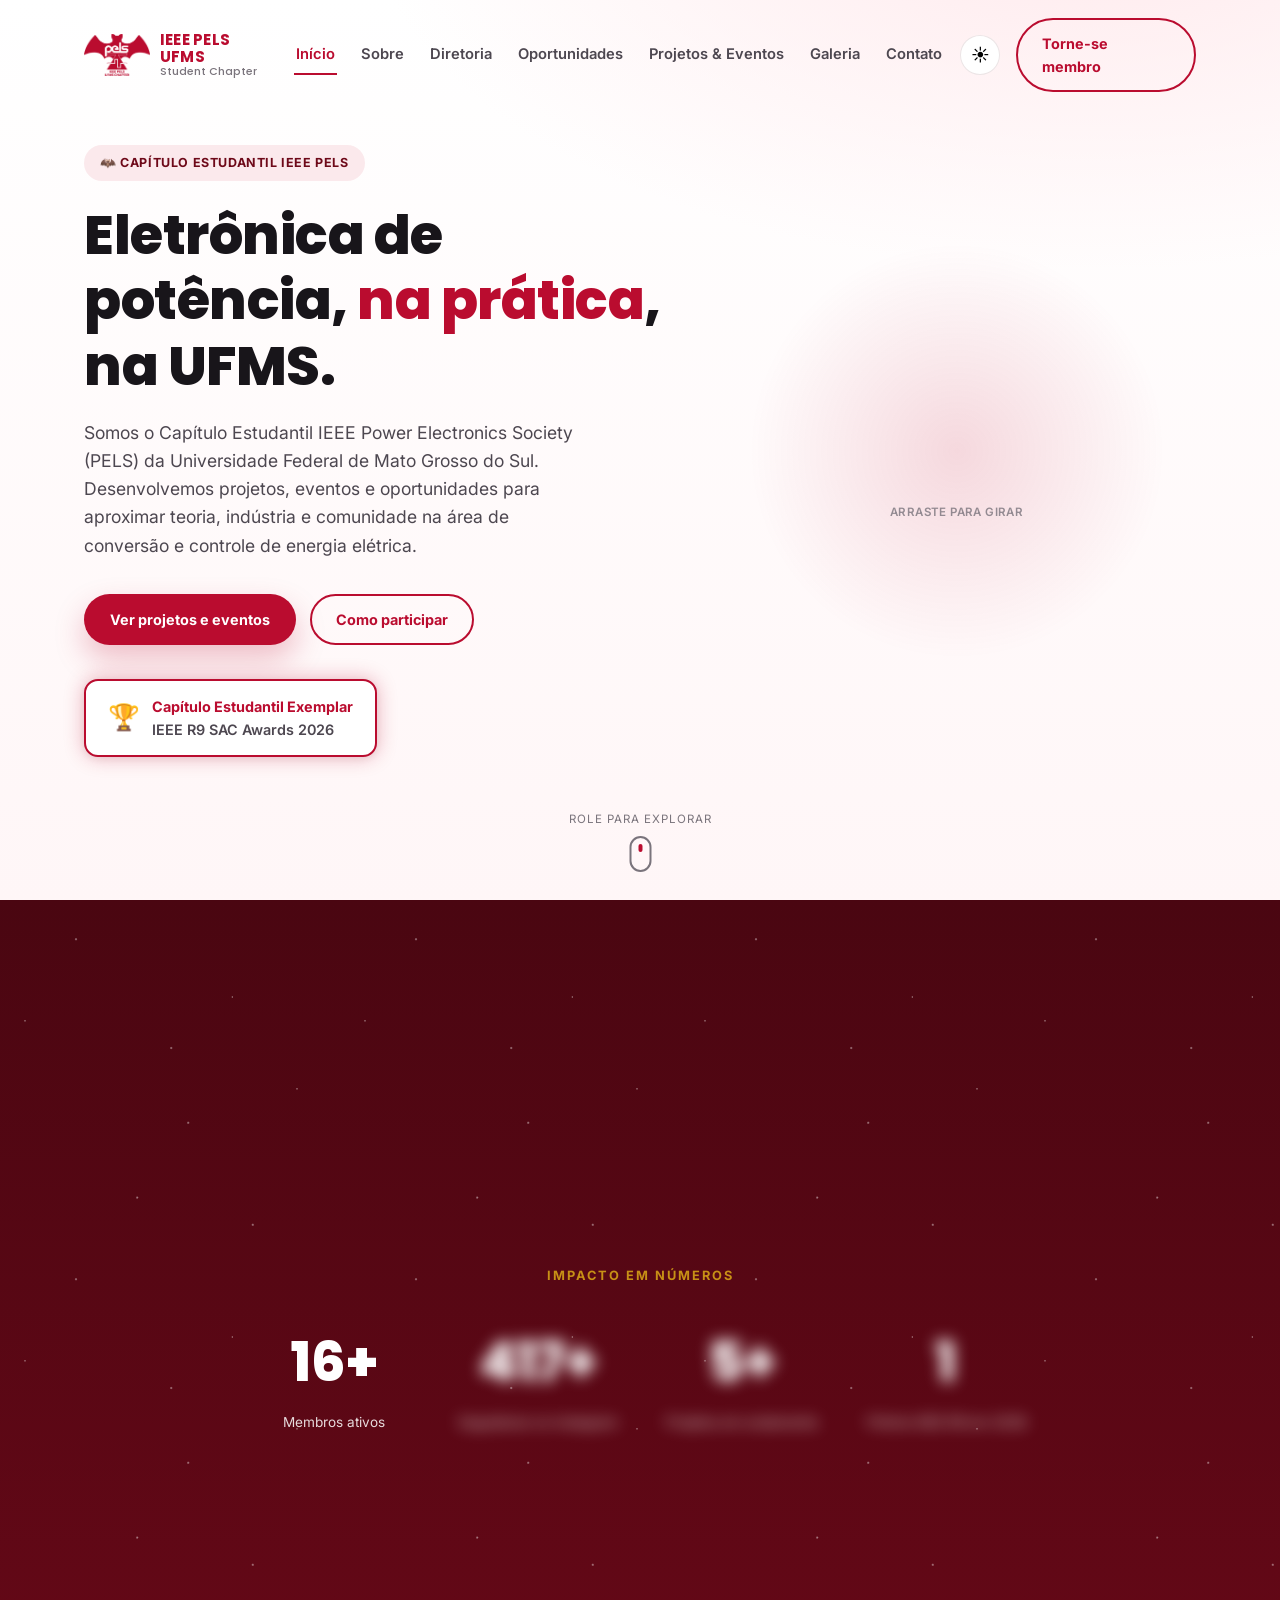
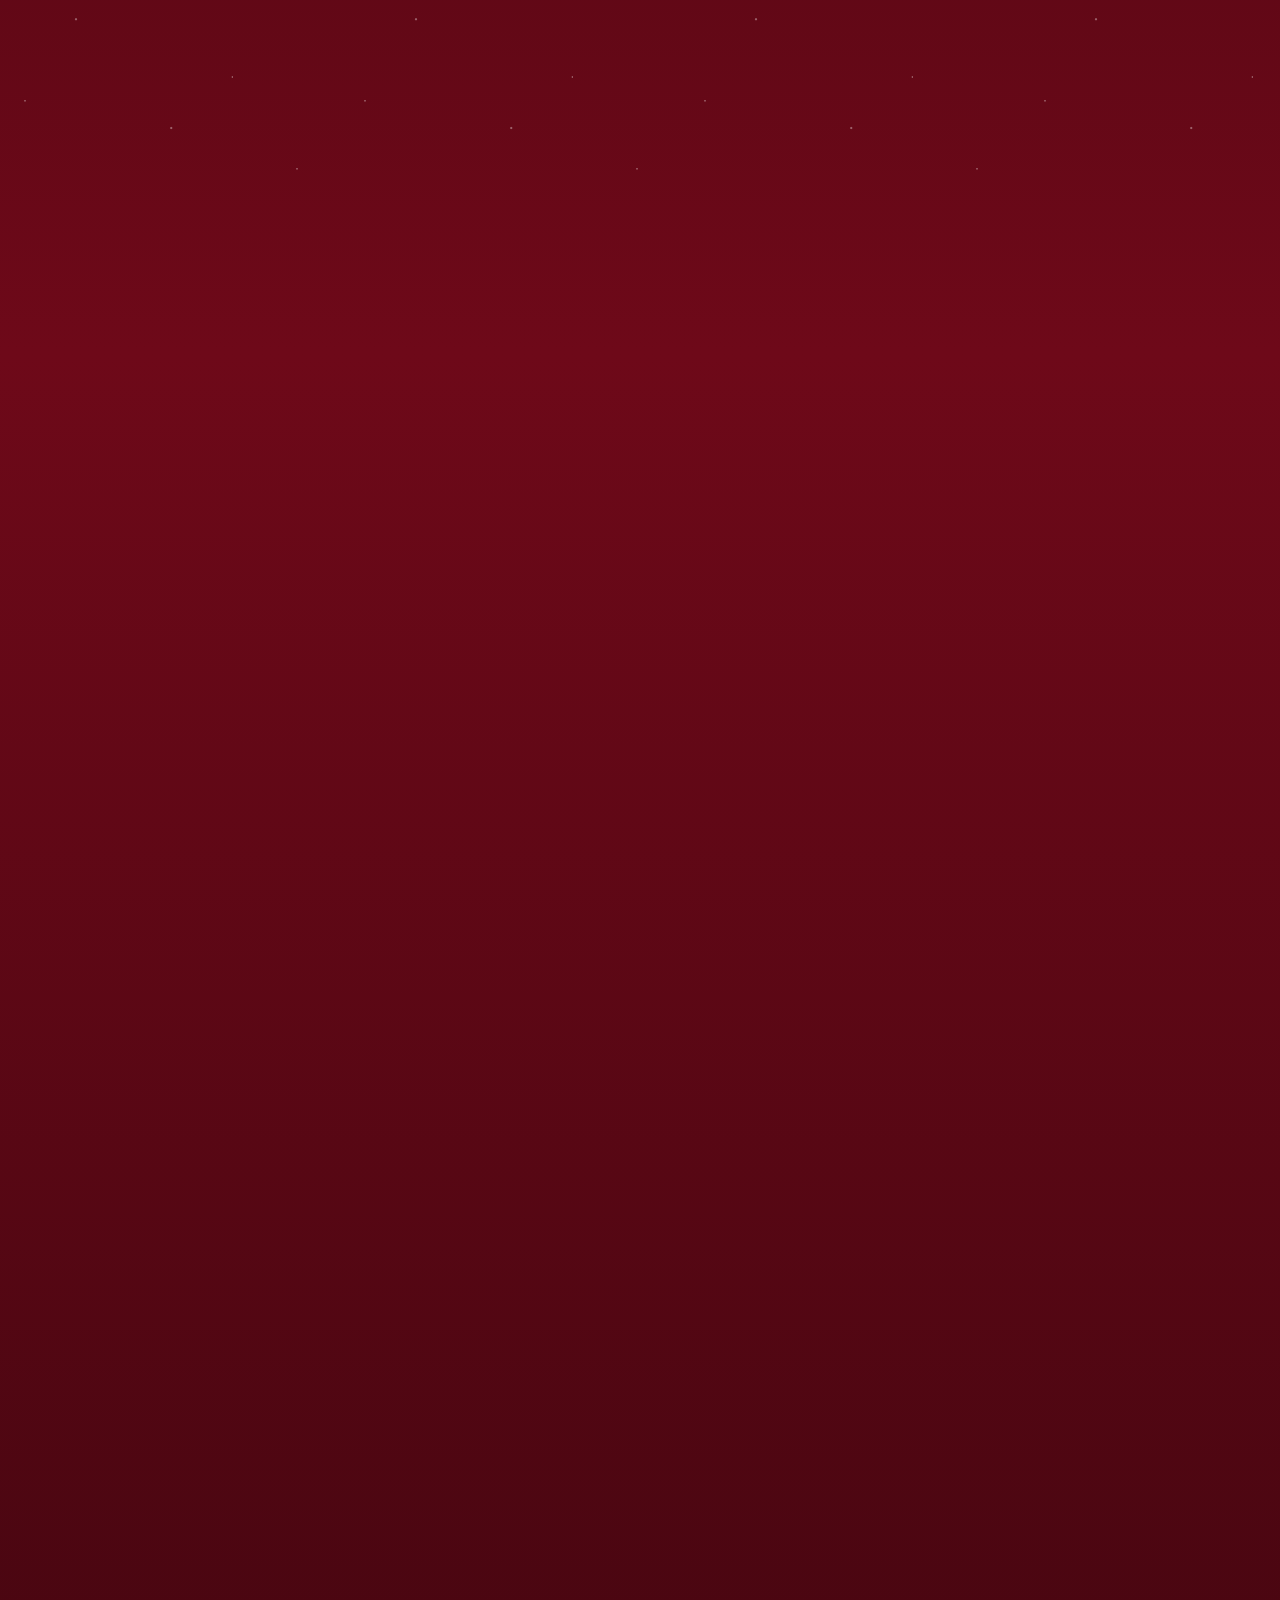
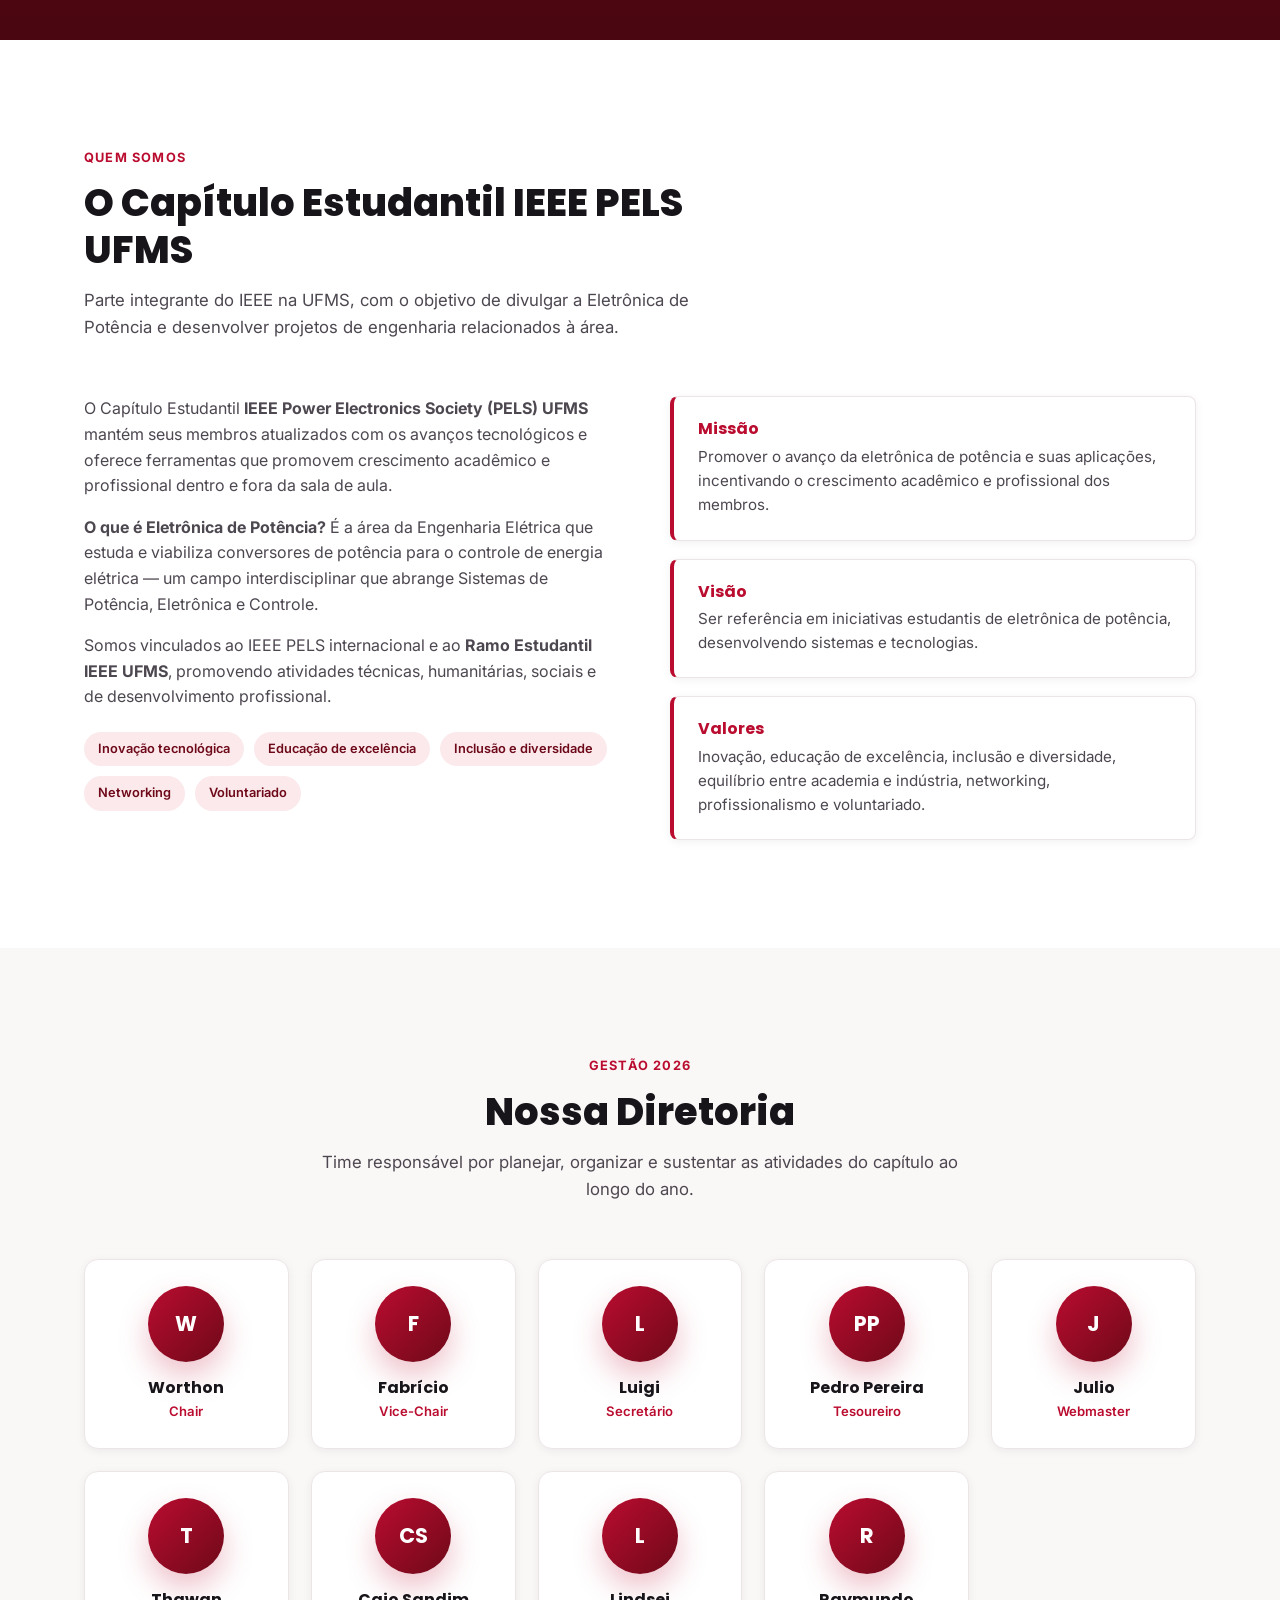
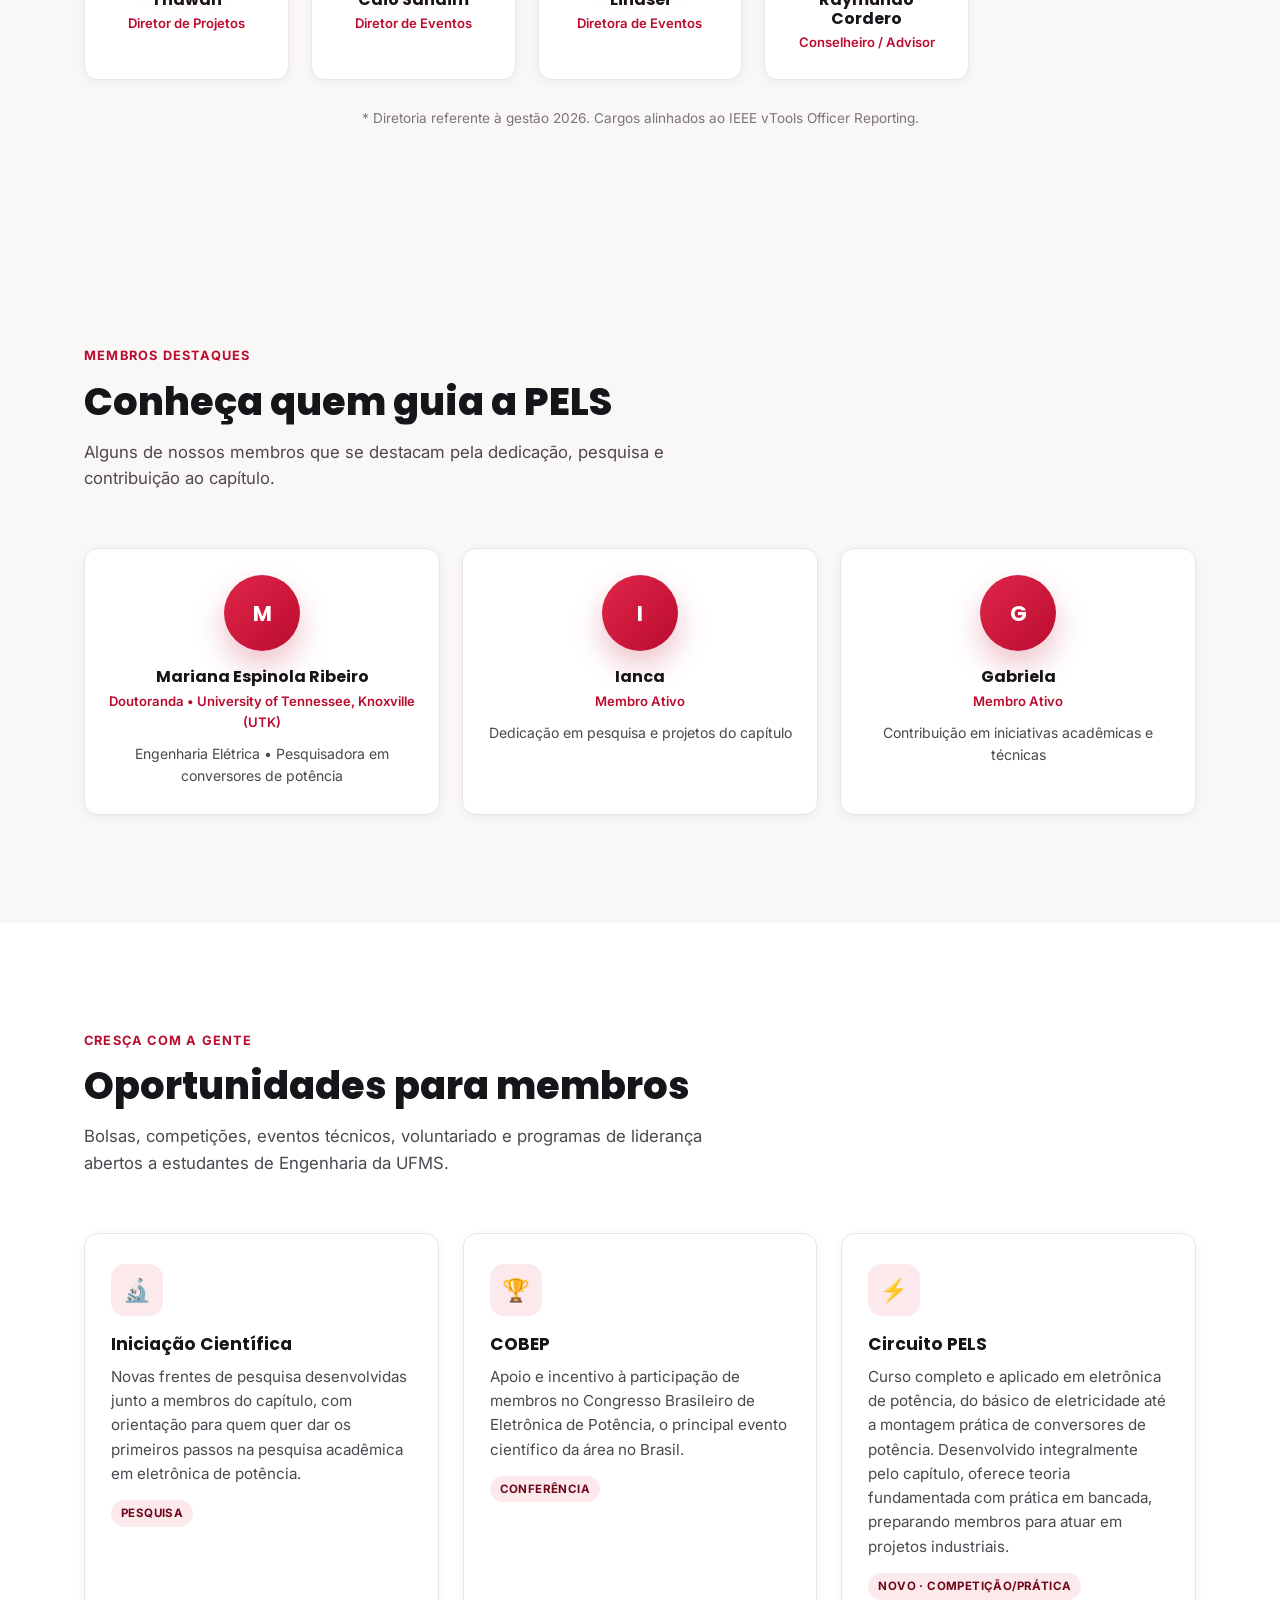
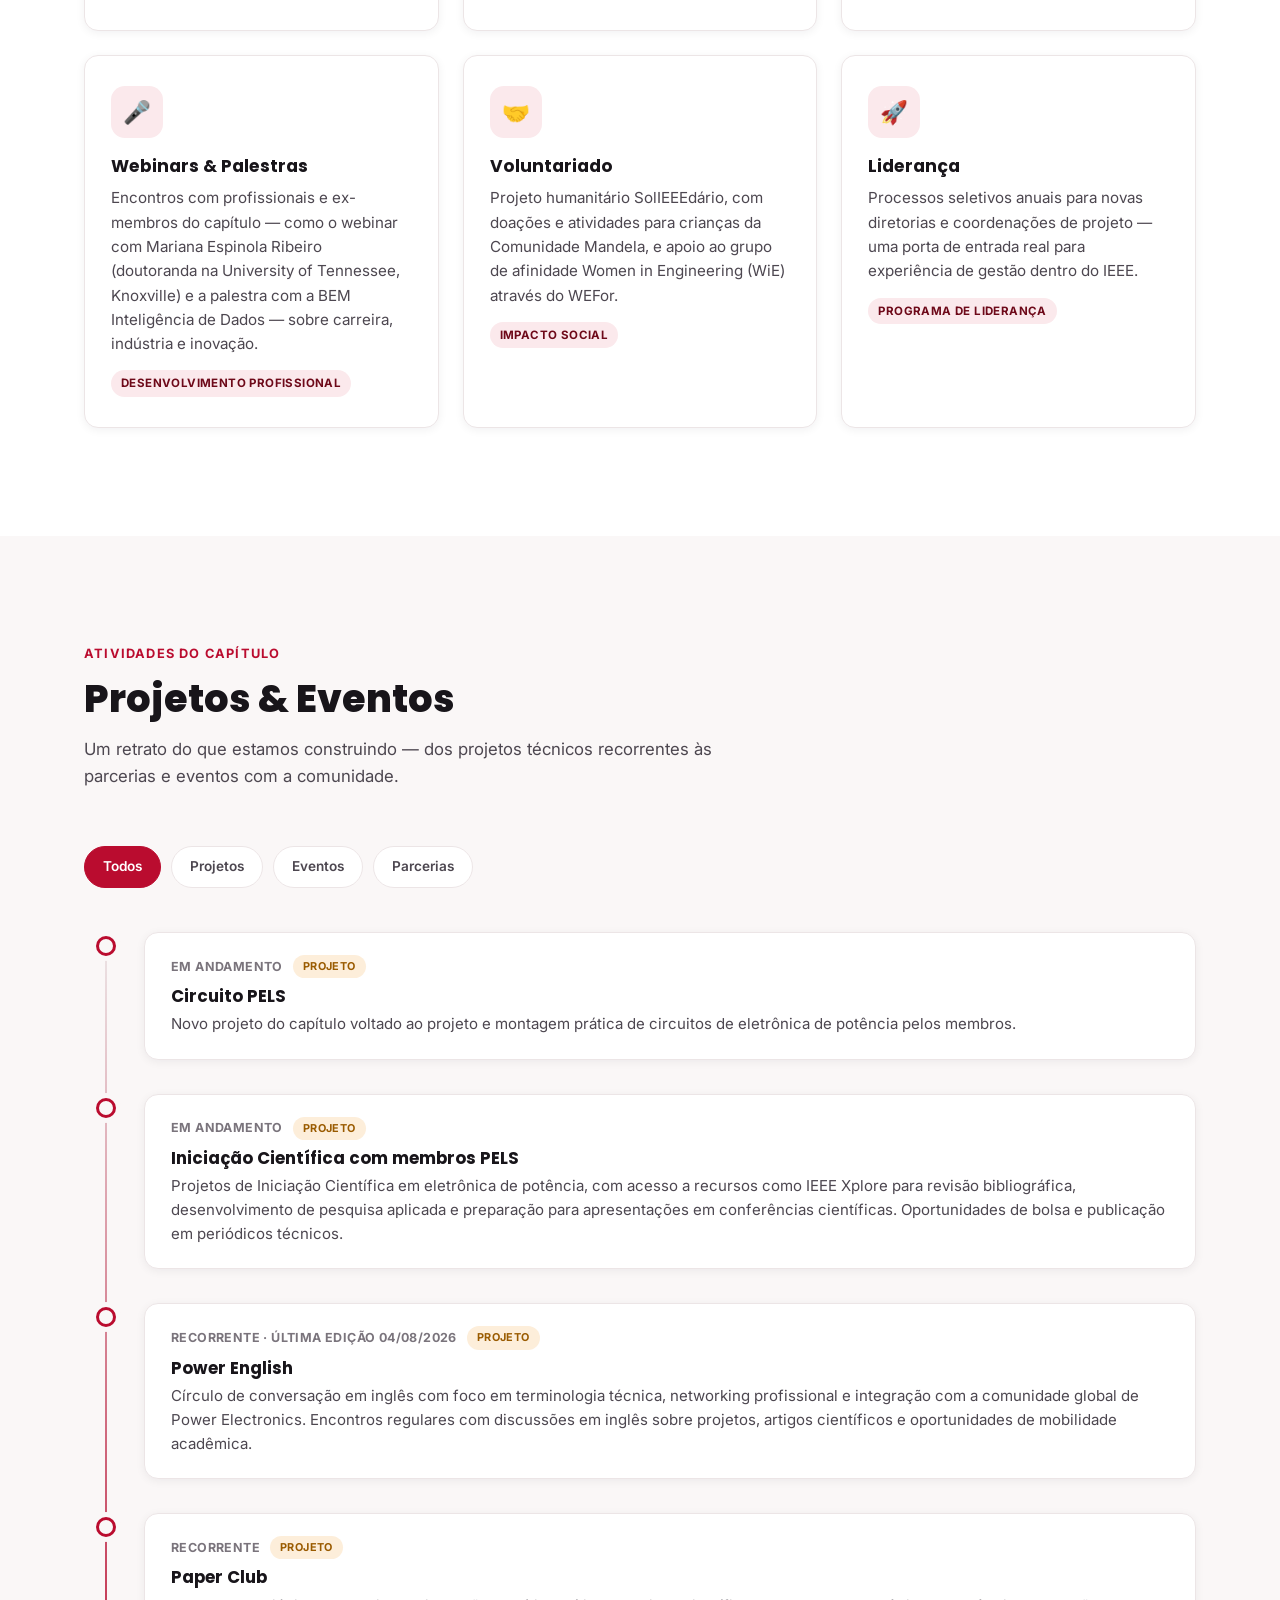
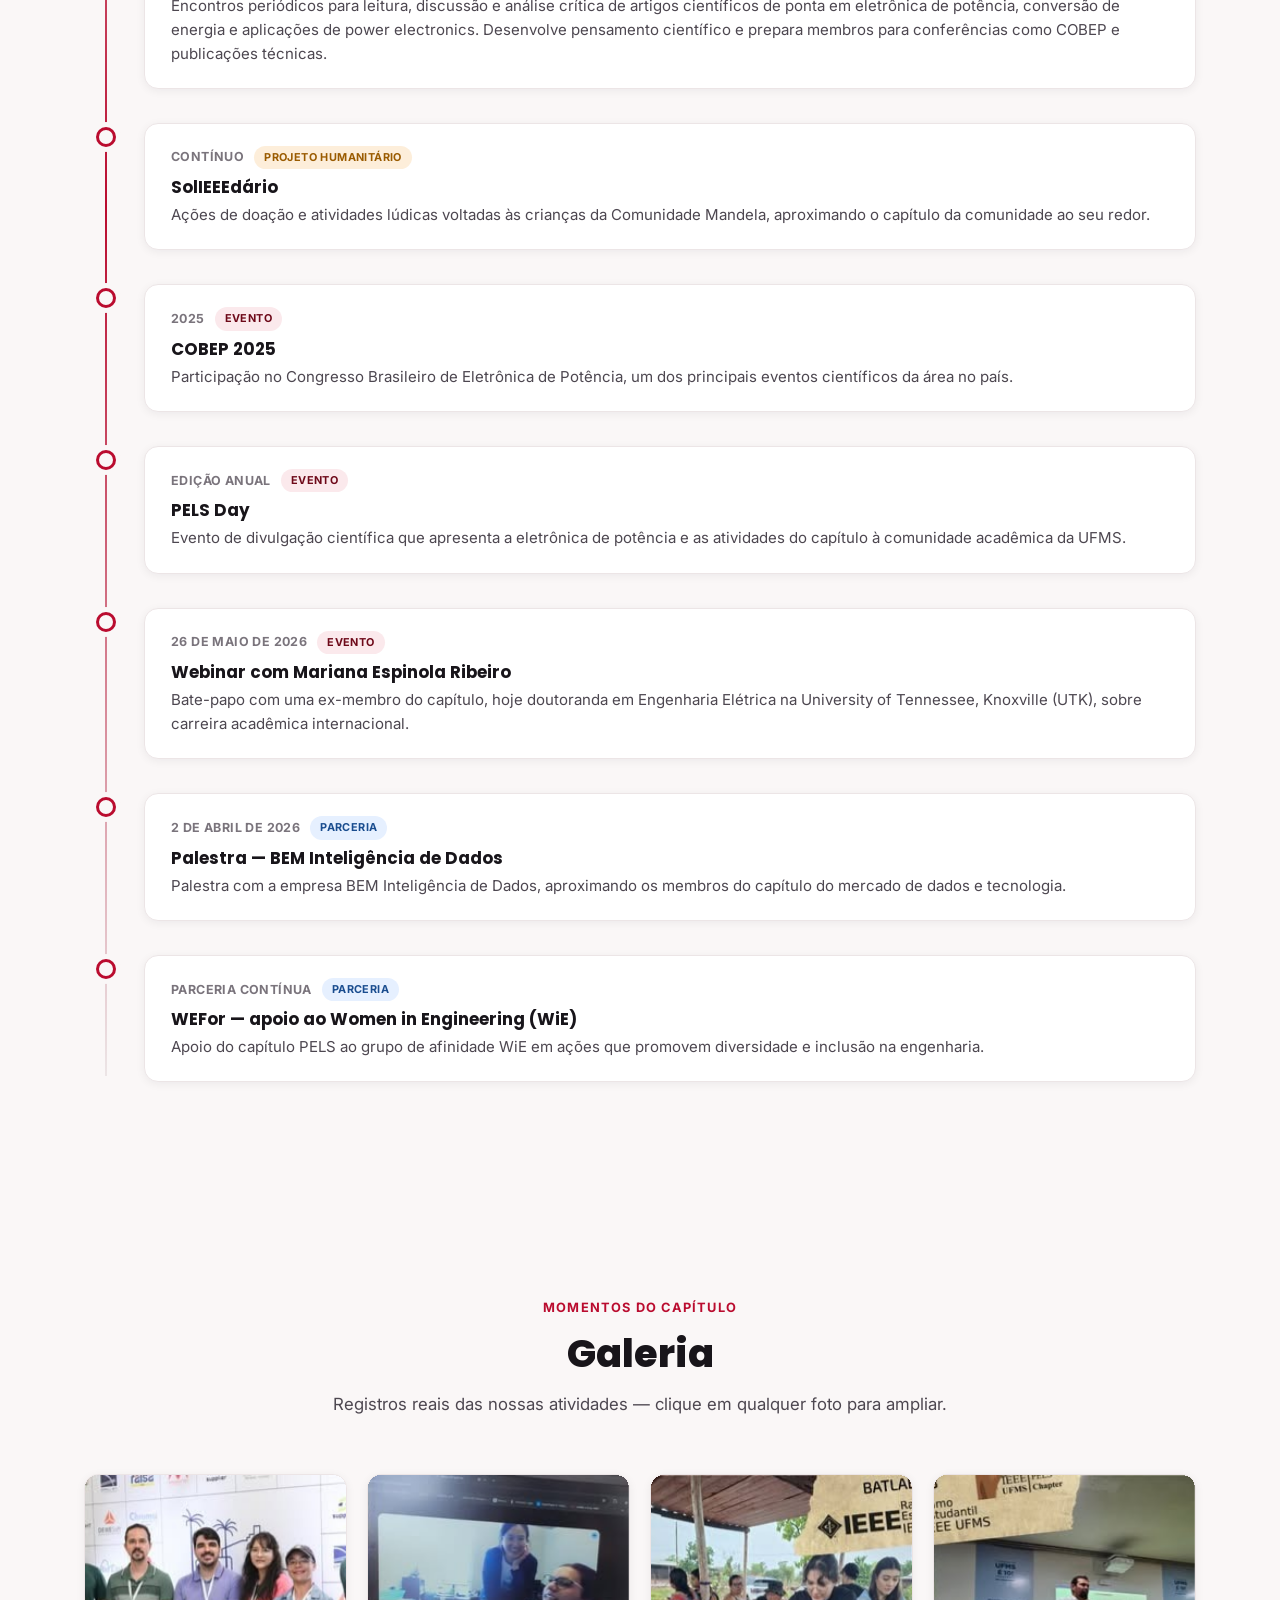
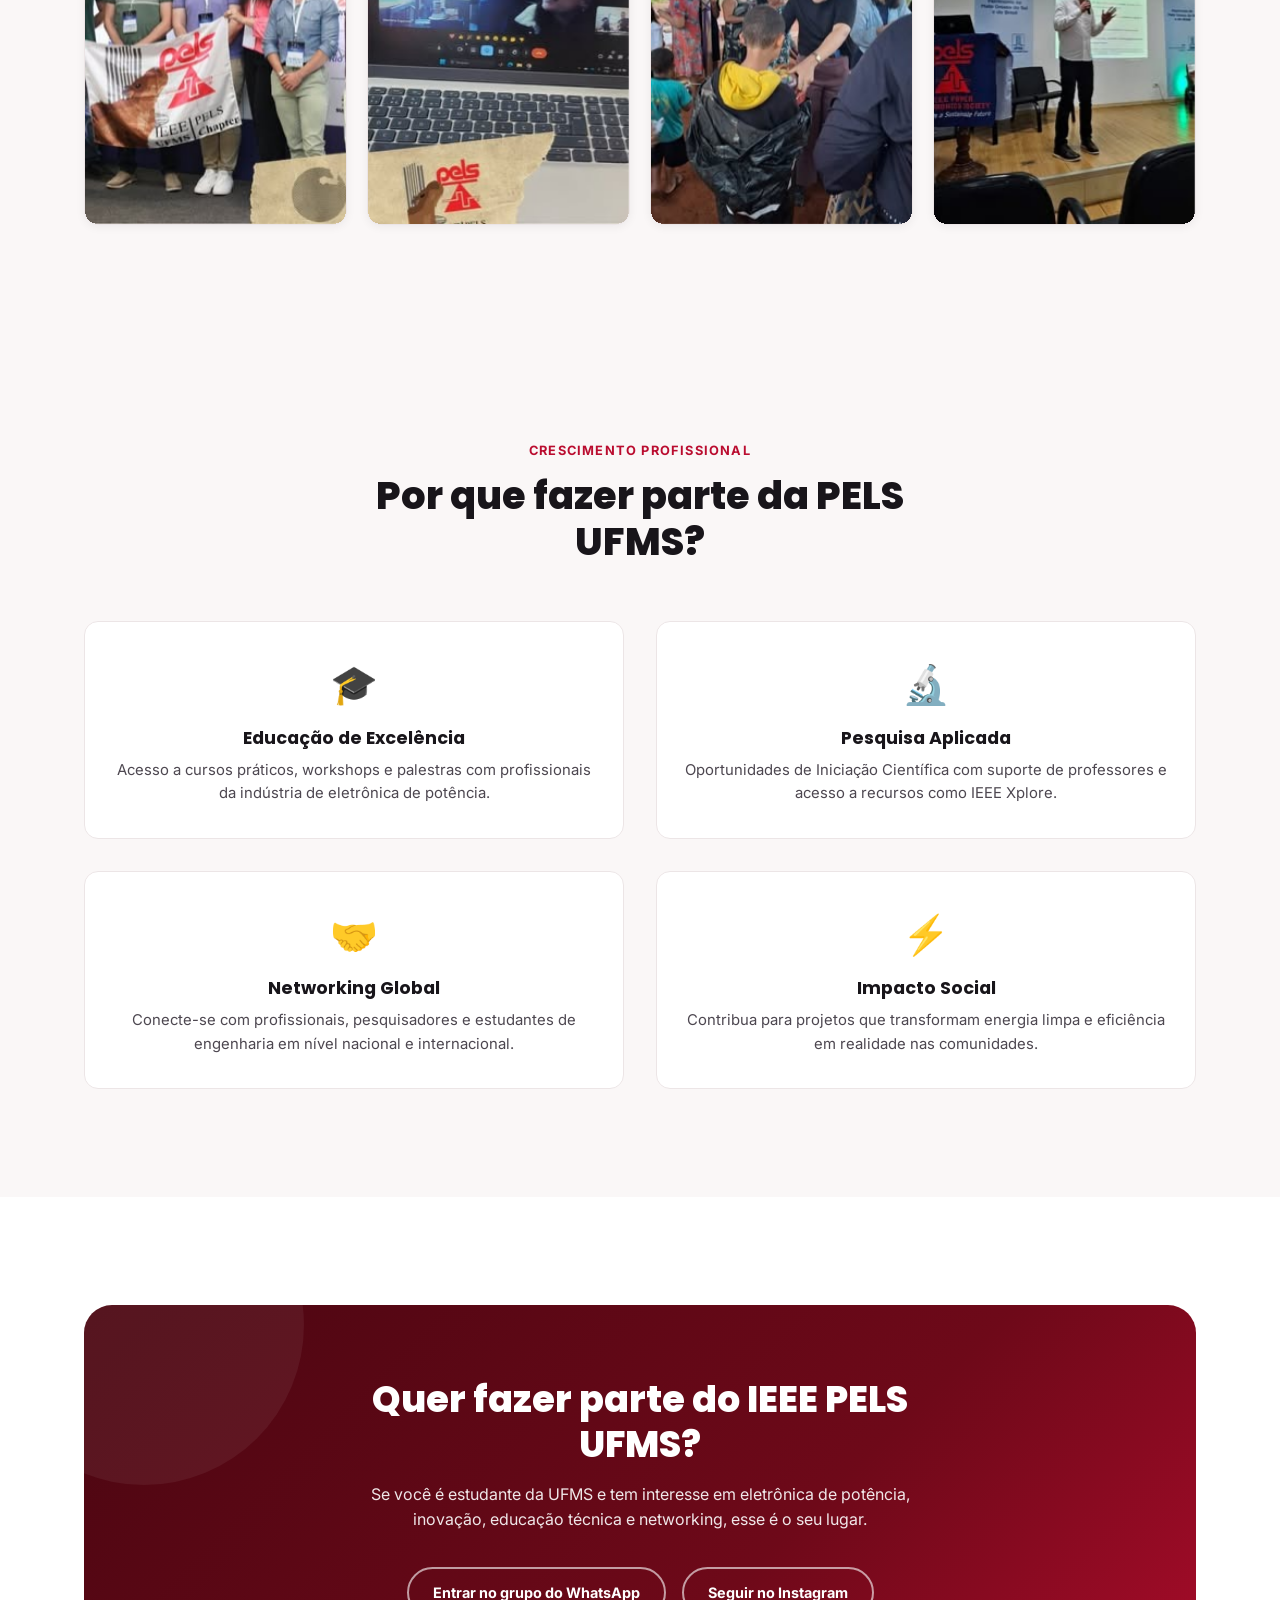
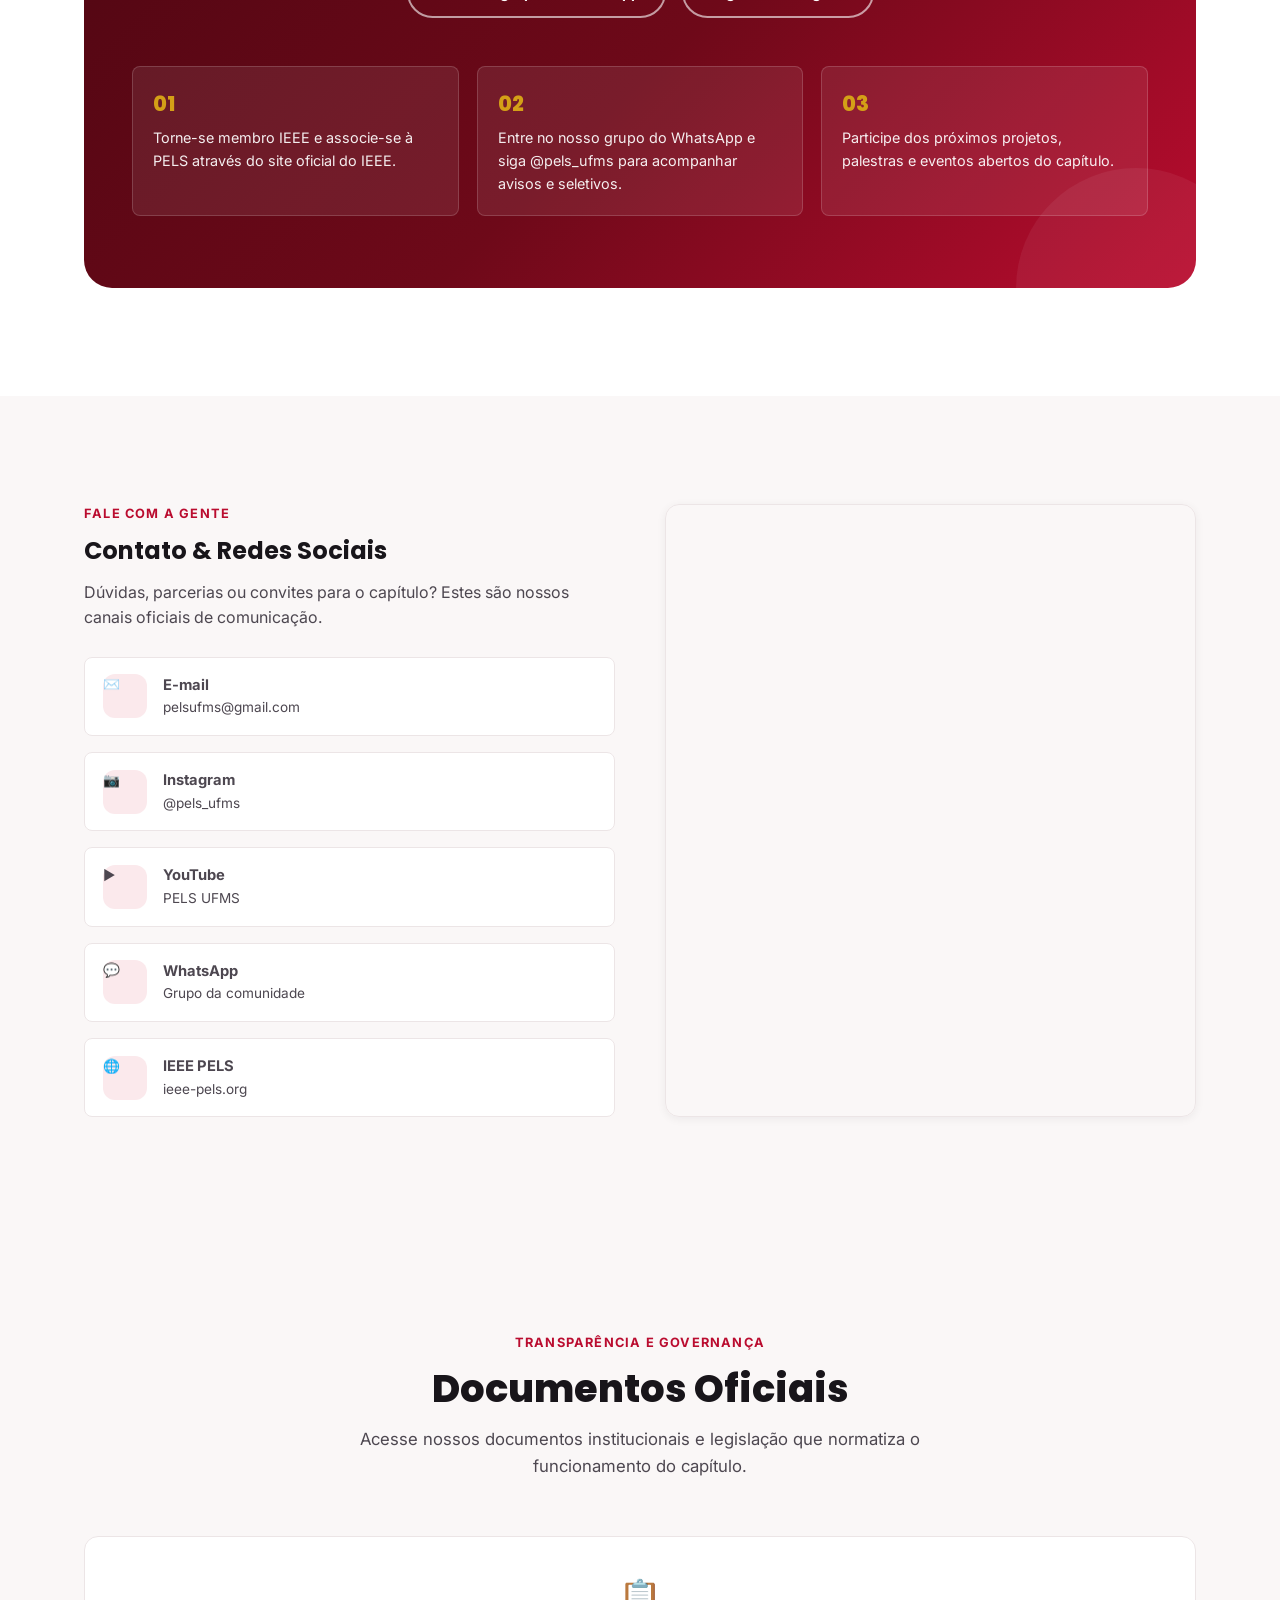
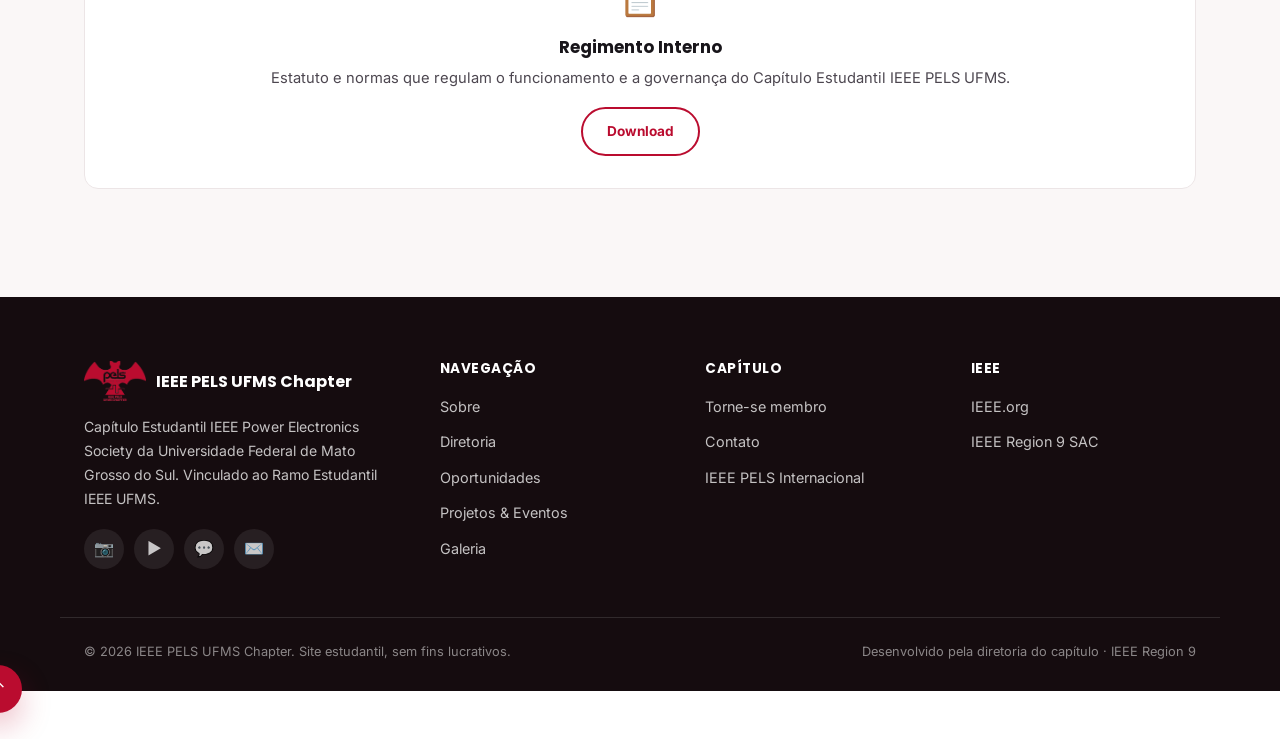
==== commit fb48bb15: "4" ====
--- a/index.html
+++ b/index.html
@@ -105,18 +105,10 @@
 
       <div class="hero-visual">
         <div class="glow-ring" aria-hidden="true"></div>
-        <div class="logo-3d-spin" id="logo3d">
-          <div class="box-face box-front">
-            <img src="assets/img/logo.png" alt="Mascote do capítulo: morcego estilizado com o símbolo PELS">
-          </div>
-          <div class="box-face box-back">
-            <img src="assets/img/logo.png" alt="" aria-hidden="true">
-          </div>
-          <div class="box-face box-top" aria-hidden="true"></div>
-          <div class="box-face box-bottom" aria-hidden="true"></div>
-          <div class="box-face box-left" aria-hidden="true"></div>
-          <div class="box-face box-right" aria-hidden="true"></div>
-        </div>
+        <div class="logo-3d-spin" id="logo3d" role="img" aria-label="Mascote do capítulo: morcego estilizado com o símbolo PELS, em 3D — arraste para girar" tabindex="0">
+          <noscript><img src="assets/img/logo.png" alt="Mascote do capítulo: morcego estilizado com o símbolo PELS"></noscript>
+        </div>
+        <span class="logo-3d-hint" aria-hidden="true">Arraste para girar</span>
       </div>
     </div>
 
--- a/css/style.css
+++ b/css/style.css
@@ -378,71 +378,42 @@
   perspective: 1400px;
 }
 .logo-3d-spin {
-  --box-w: min(260px, 58vw);
-  --box-h: min(260px, 58vw);
-  --box-d: 42px;
-  position: relative;
-  width: var(--box-w);
-  height: var(--box-h);
+  position: relative;
+  width: min(300px, 62vw);
+  aspect-ratio: 1106 / 566;
   transform-style: preserve-3d;
-  animation: spin3d 7s linear infinite, bob3d 4s ease-in-out infinite;
-  filter: drop-shadow(0 30px 40px rgba(186, 12, 47, 0.3));
+  cursor: grab;
+  touch-action: none;
+  animation: bob3d 4s ease-in-out infinite;
   will-change: transform;
 }
-.box-face {
-  position: absolute;
-  backface-visibility: hidden;
-  -webkit-backface-visibility: hidden;
-}
-.box-front, .box-back {
-  top: 0; left: 0;
-  width: var(--box-w);
-  height: var(--box-h);
-  display: flex;
-  align-items: center;
-  justify-content: center;
-  padding: 15%;
-  background: linear-gradient(145deg, #ffffff 0%, #f2eef0 100%);
-  border-radius: 30px;
-  box-shadow: inset 0 3px 6px rgba(255,255,255,0.9), inset 0 -8px 16px rgba(0,0,0,0.07);
-}
-.box-front img, .box-back img {
+.logo-3d-spin:active { cursor: grabbing; }
+.logo-3d-spin.is-dragging { animation-play-state: paused; }
+.logo-layer {
+  position: absolute;
+  inset: 0;
   width: 100%;
   height: 100%;
   object-fit: contain;
-  filter: drop-shadow(0 8px 12px rgba(186,12,47,0.3));
-}
-.box-front { transform: translateZ(calc(var(--box-d) / 2)); }
-.box-back  { transform: rotateY(180deg) translateZ(calc(var(--box-d) / 2)); }
-
-.box-top, .box-bottom, .box-left, .box-right {
-  background: linear-gradient(180deg, var(--red-light) 0%, var(--red) 45%, var(--red-dark) 100%);
-}
-.box-top, .box-bottom {
-  width: var(--box-w);
-  height: var(--box-d);
-  left: 0;
-  top: calc((var(--box-h) - var(--box-d)) / 2);
-  border-radius: 6px;
-}
-.box-top { transform: rotateX(90deg) translateZ(calc(var(--box-h) / 2)); }
-.box-bottom {
-  transform: rotateX(-90deg) translateZ(calc(var(--box-h) / 2));
-  background: linear-gradient(180deg, var(--red-dark) 0%, var(--red-darker) 100%);
-}
-.box-left, .box-right {
-  width: var(--box-d);
-  height: var(--box-h);
-  top: 0;
-  left: calc((var(--box-w) - var(--box-d)) / 2);
-  border-radius: 6px;
-}
-.box-right { transform: rotateY(90deg) translateZ(calc(var(--box-w) / 2)); }
-.box-left  { transform: rotateY(-90deg) translateZ(calc(var(--box-w) / 2)); }
-
-@keyframes spin3d {
-  from { transform: rotateY(0deg) rotateX(12deg); }
-  to { transform: rotateY(360deg) rotateX(12deg); }
+  pointer-events: none;
+  user-select: none;
+  -webkit-user-drag: none;
+}
+.logo-layer:last-child {
+  filter: drop-shadow(0 20px 30px rgba(186, 12, 47, 0.35));
+}
+.logo-3d-hint {
+  position: absolute;
+  bottom: 6px;
+  left: 50%;
+  transform: translateX(-50%);
+  font-size: 0.72rem;
+  font-weight: 600;
+  letter-spacing: 0.4px;
+  color: var(--ink-faint);
+  text-transform: uppercase;
+  opacity: 0.8;
+  pointer-events: none;
 }
 @keyframes bob3d {
   0%, 100% { translate: 0 0; }
@@ -622,11 +593,13 @@
 @media (prefers-reduced-motion: reduce) {
   html { scroll-behavior: auto; }
   .reveal, .reveal-scale, .reveal-left, .reveal-right,
-  .logo-3d-spin, .hero-visual .glow-ring, .scroll-cue .wheel::before {
+  .hero-visual .glow-ring, .scroll-cue .wheel::before {
     opacity: 1 !important; transform: none !important; translate: none !important; animation: none !important;
   }
-  .box-back, .box-top, .box-bottom, .box-left, .box-right { display: none; }
-  .box-front { transform: none !important; }
+  /* .logo-3d-spin keeps its transform controllable: ambient bob/auto-spin are
+     disabled in JS, but the user can still drag it — that motion is user-initiated. */
+  .logo-3d-spin { animation: none !important; }
+  .logo-3d-hint { display: none; }
 }
 
 /* ---------- About / Sobre ---------- */
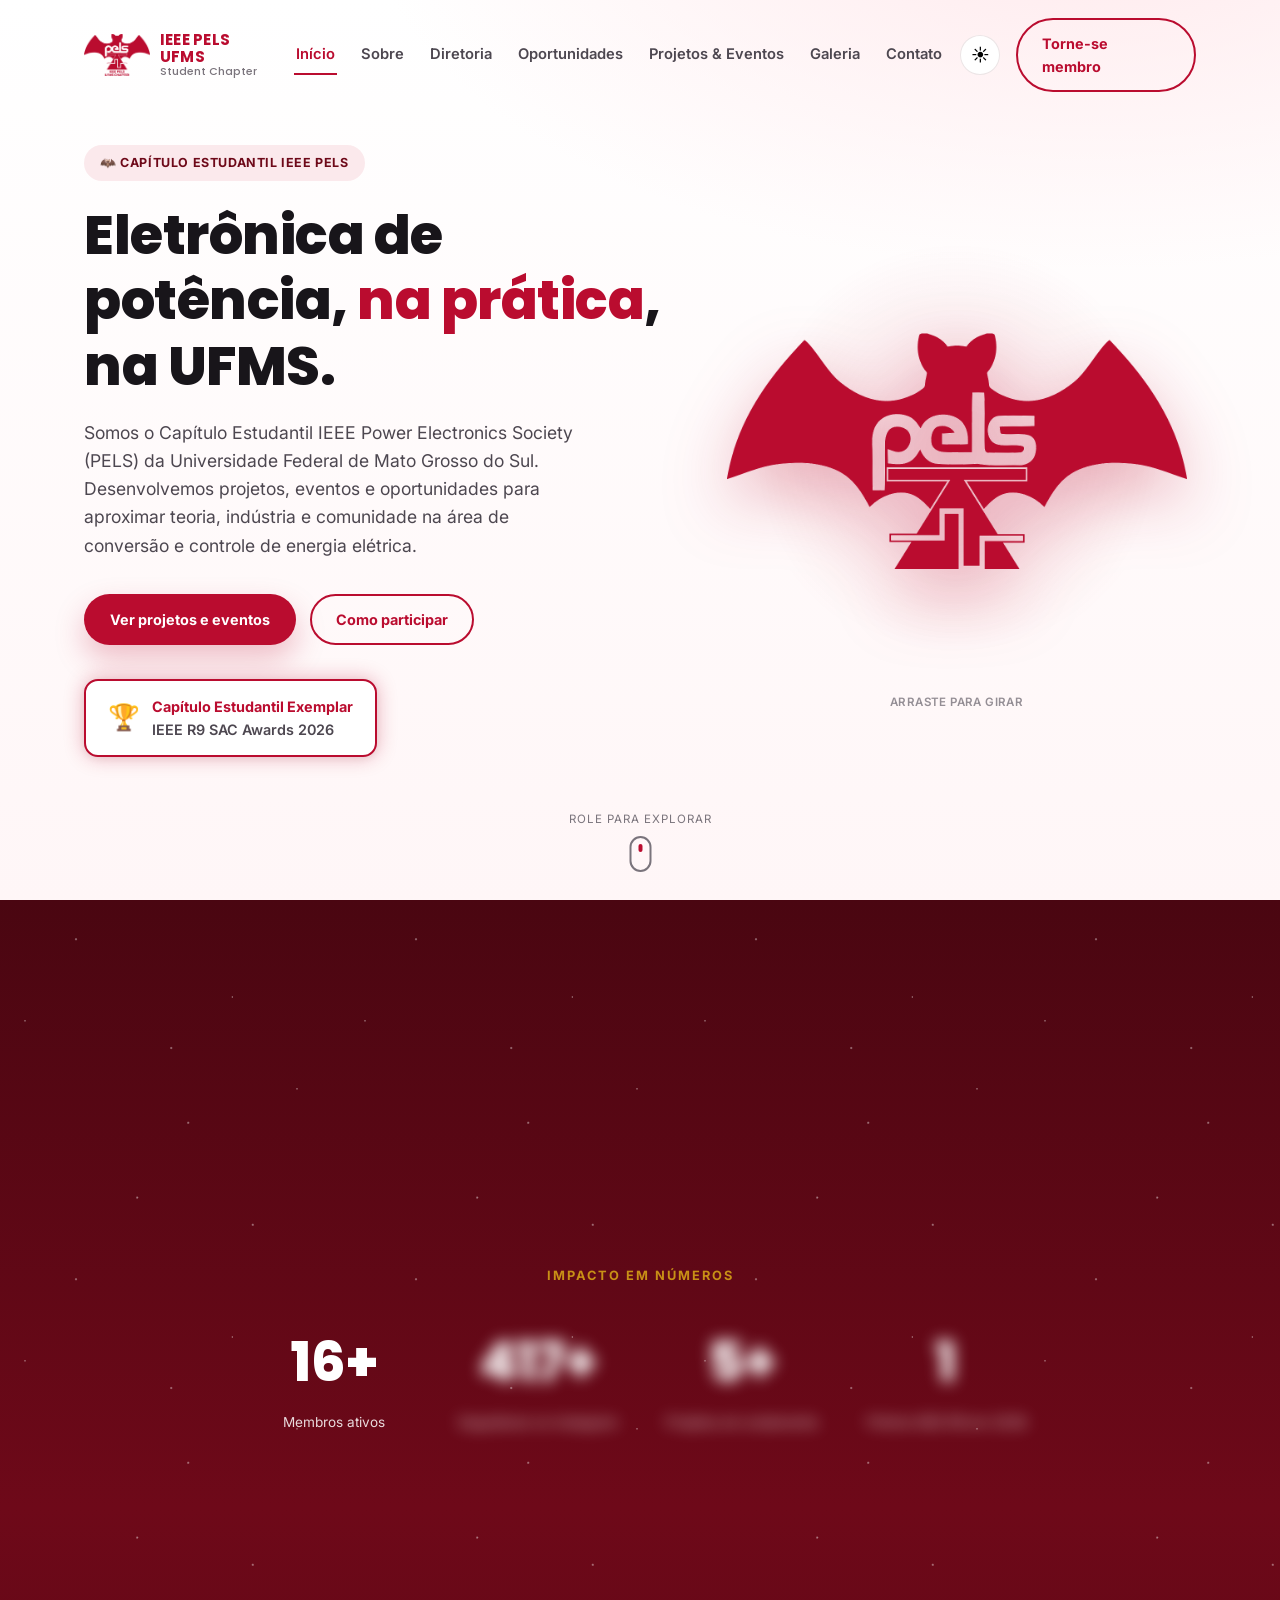
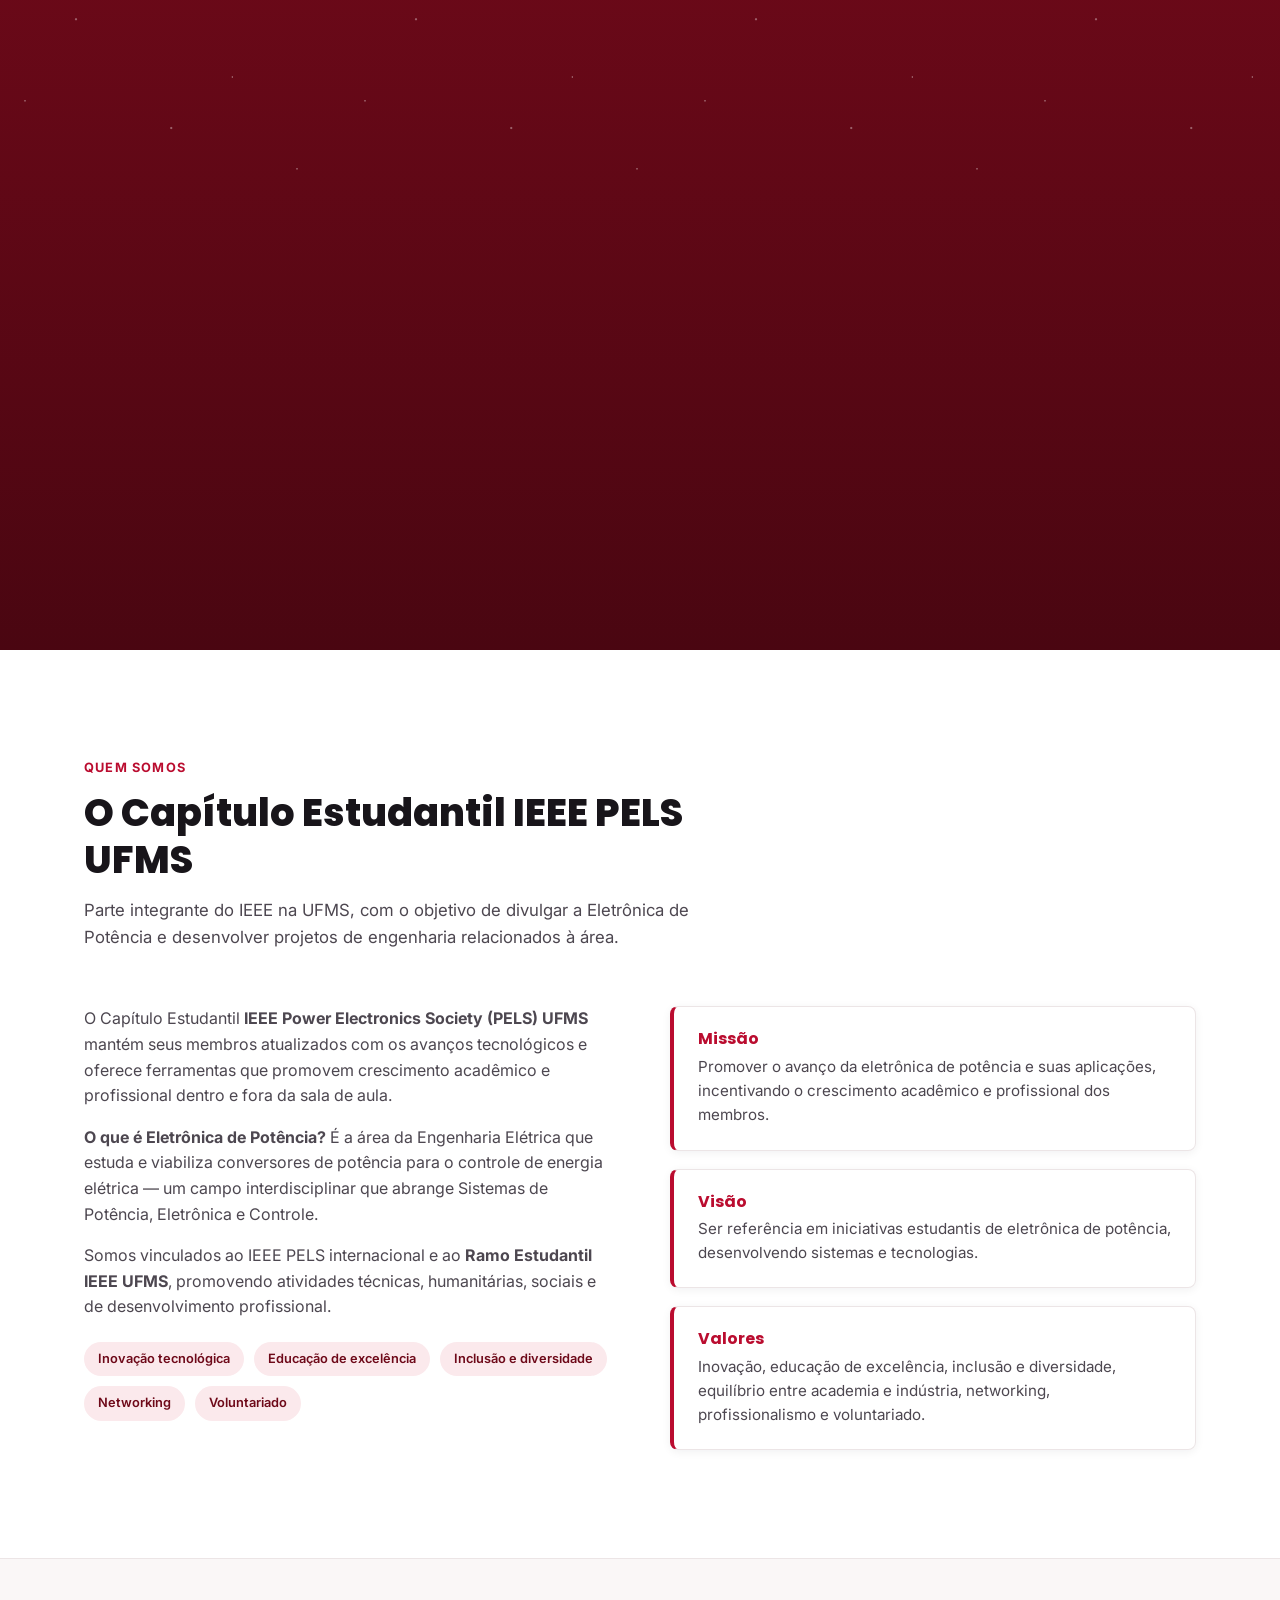
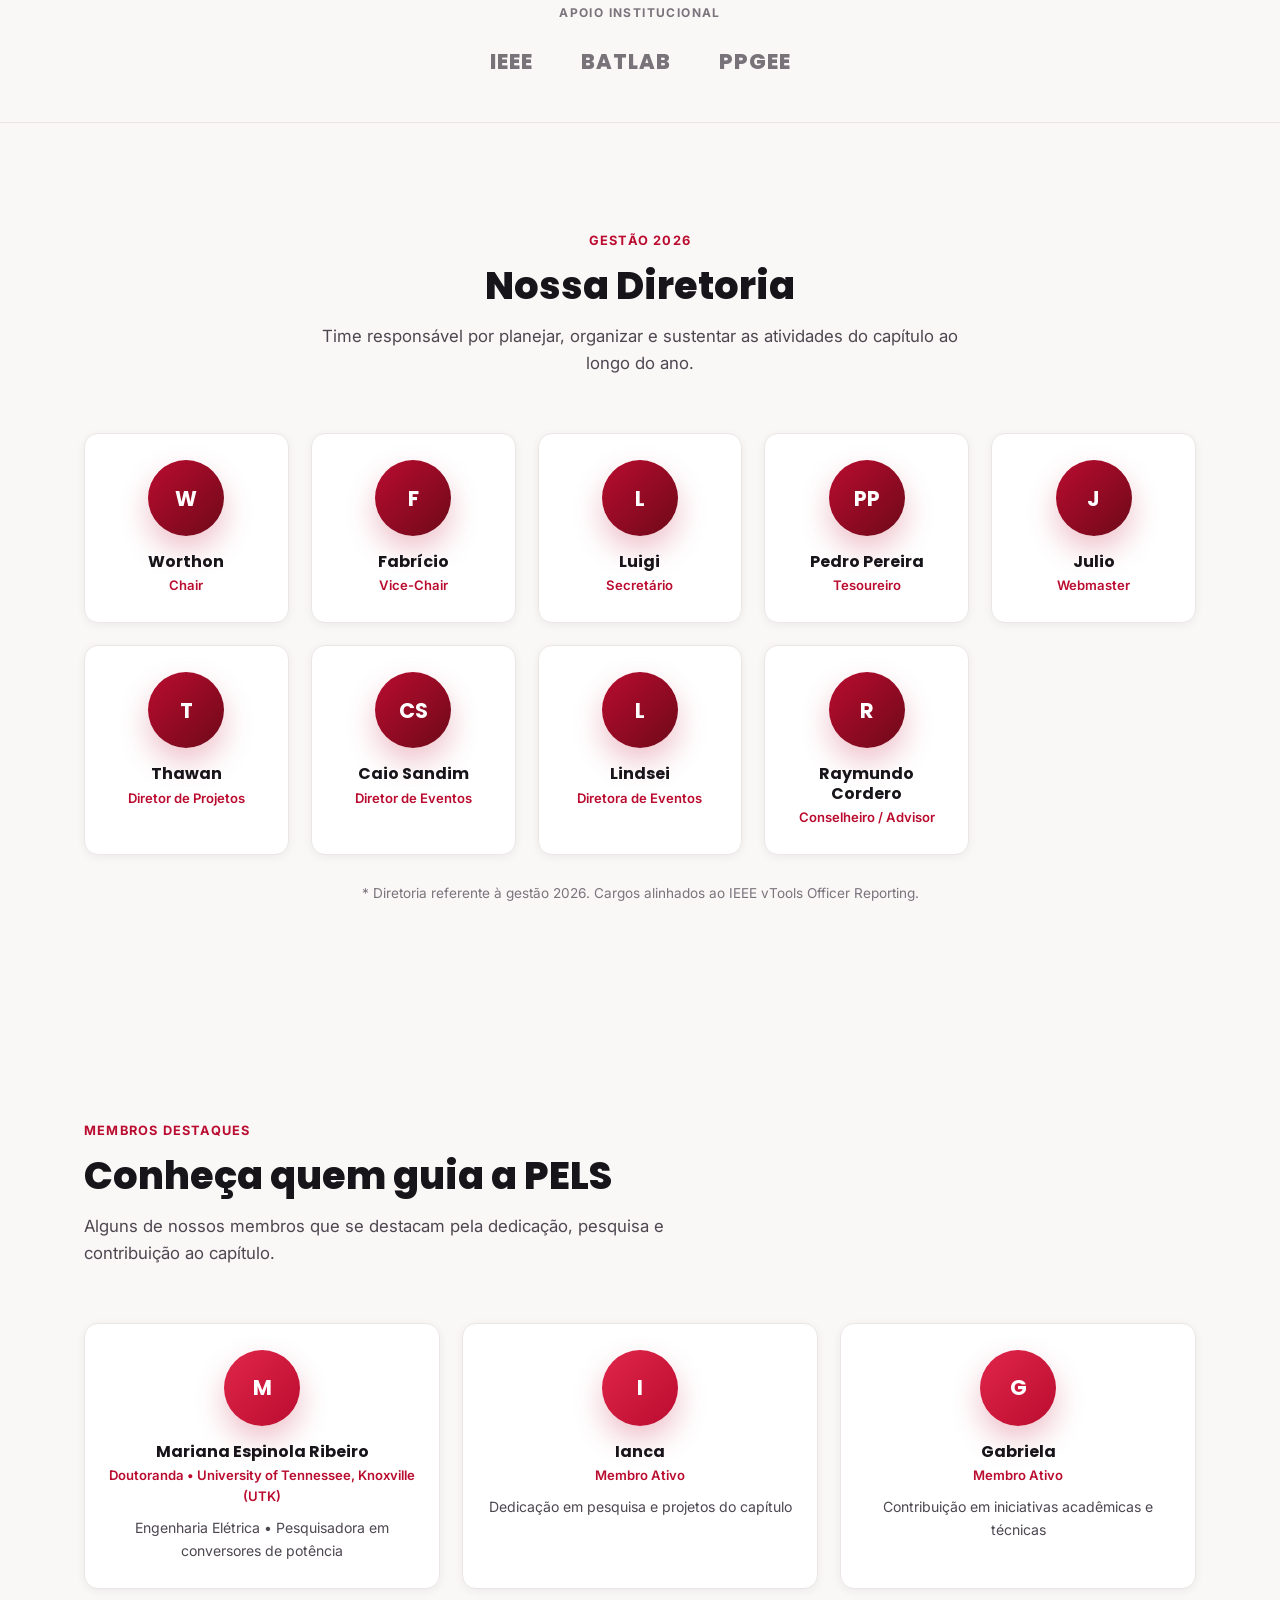
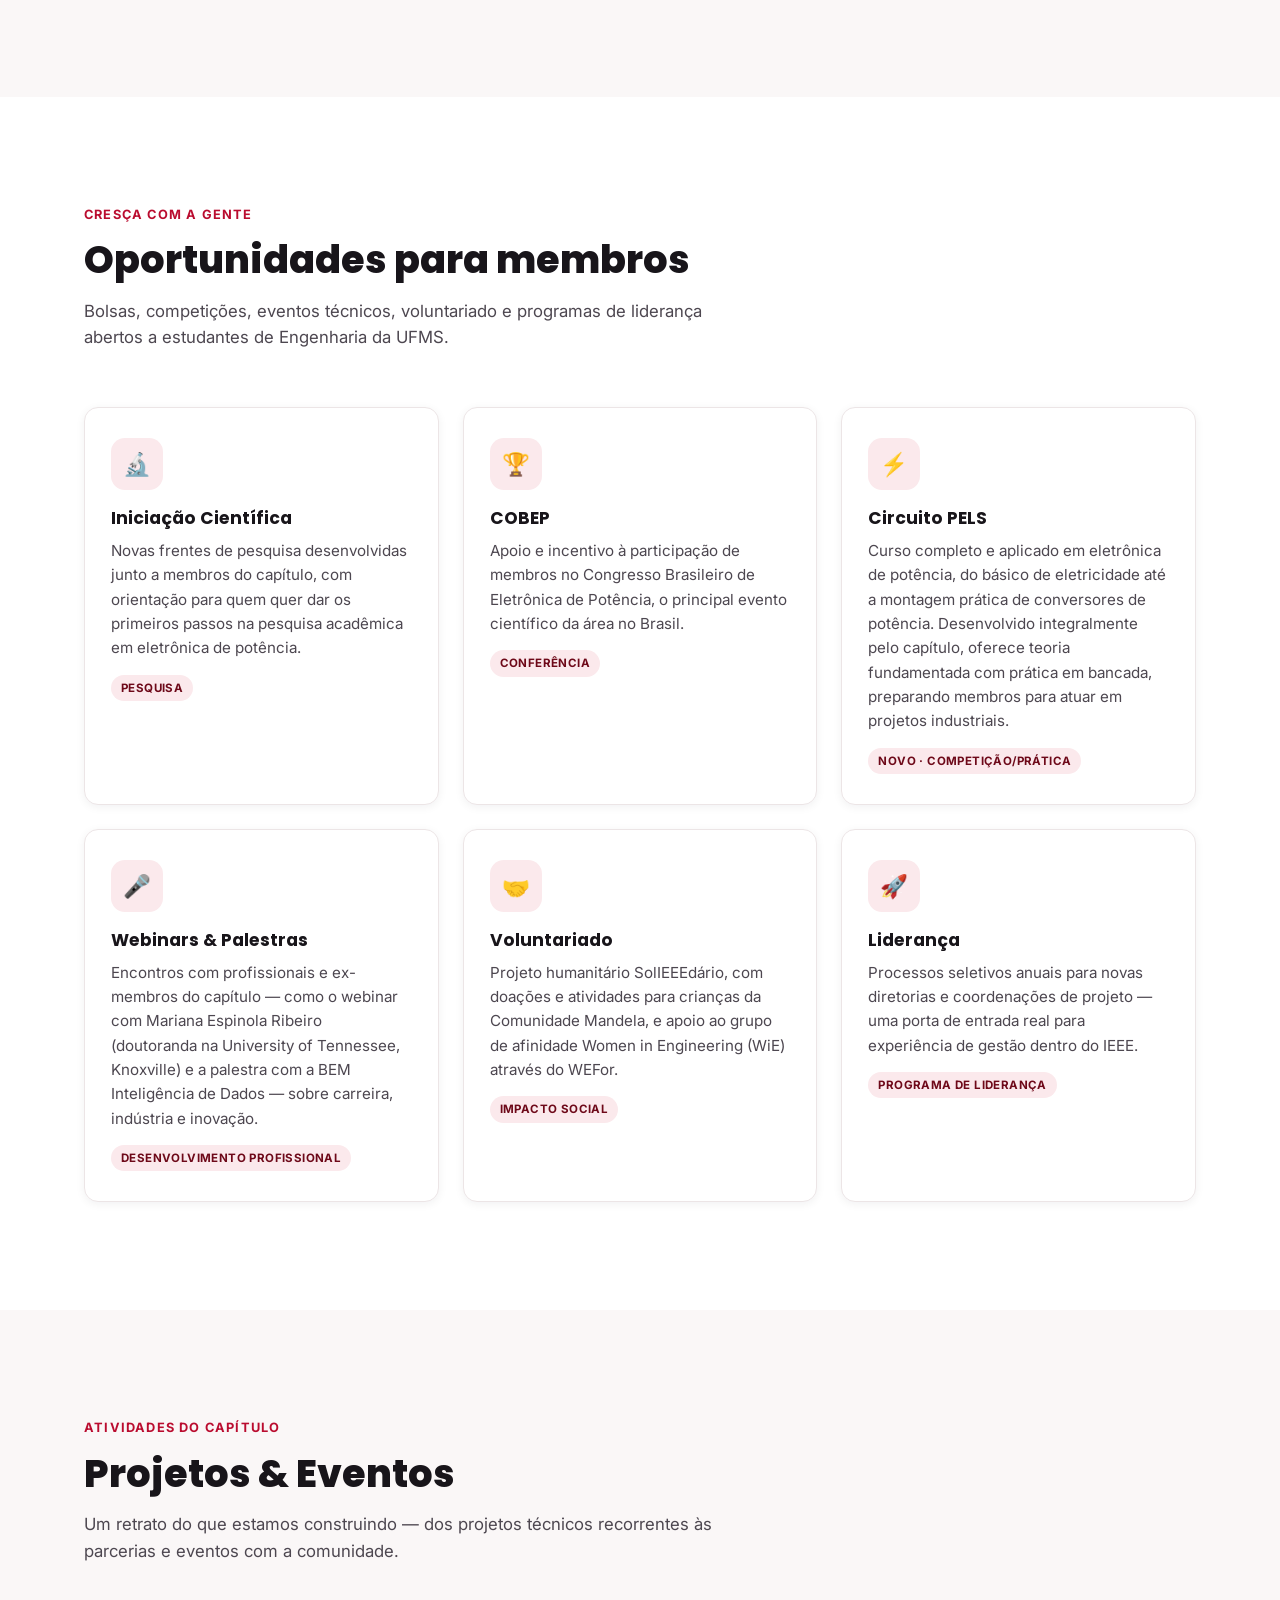
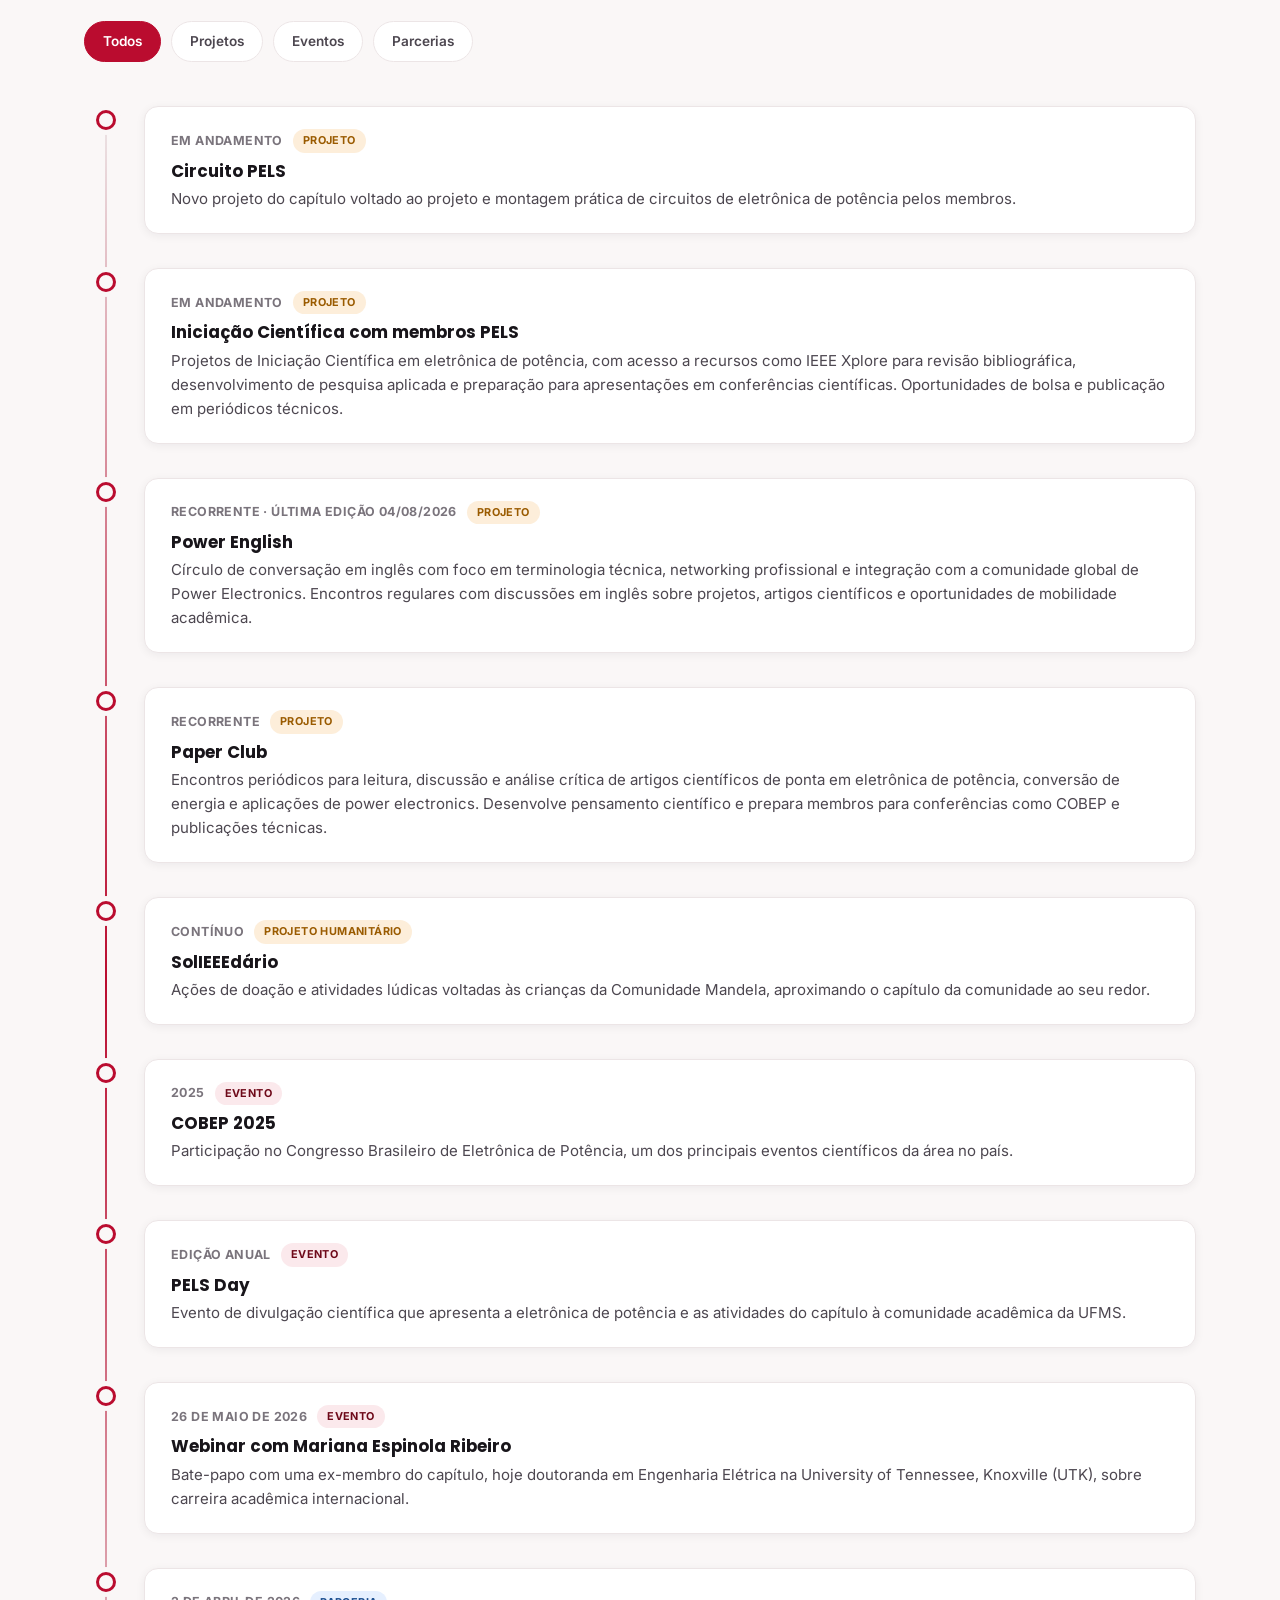
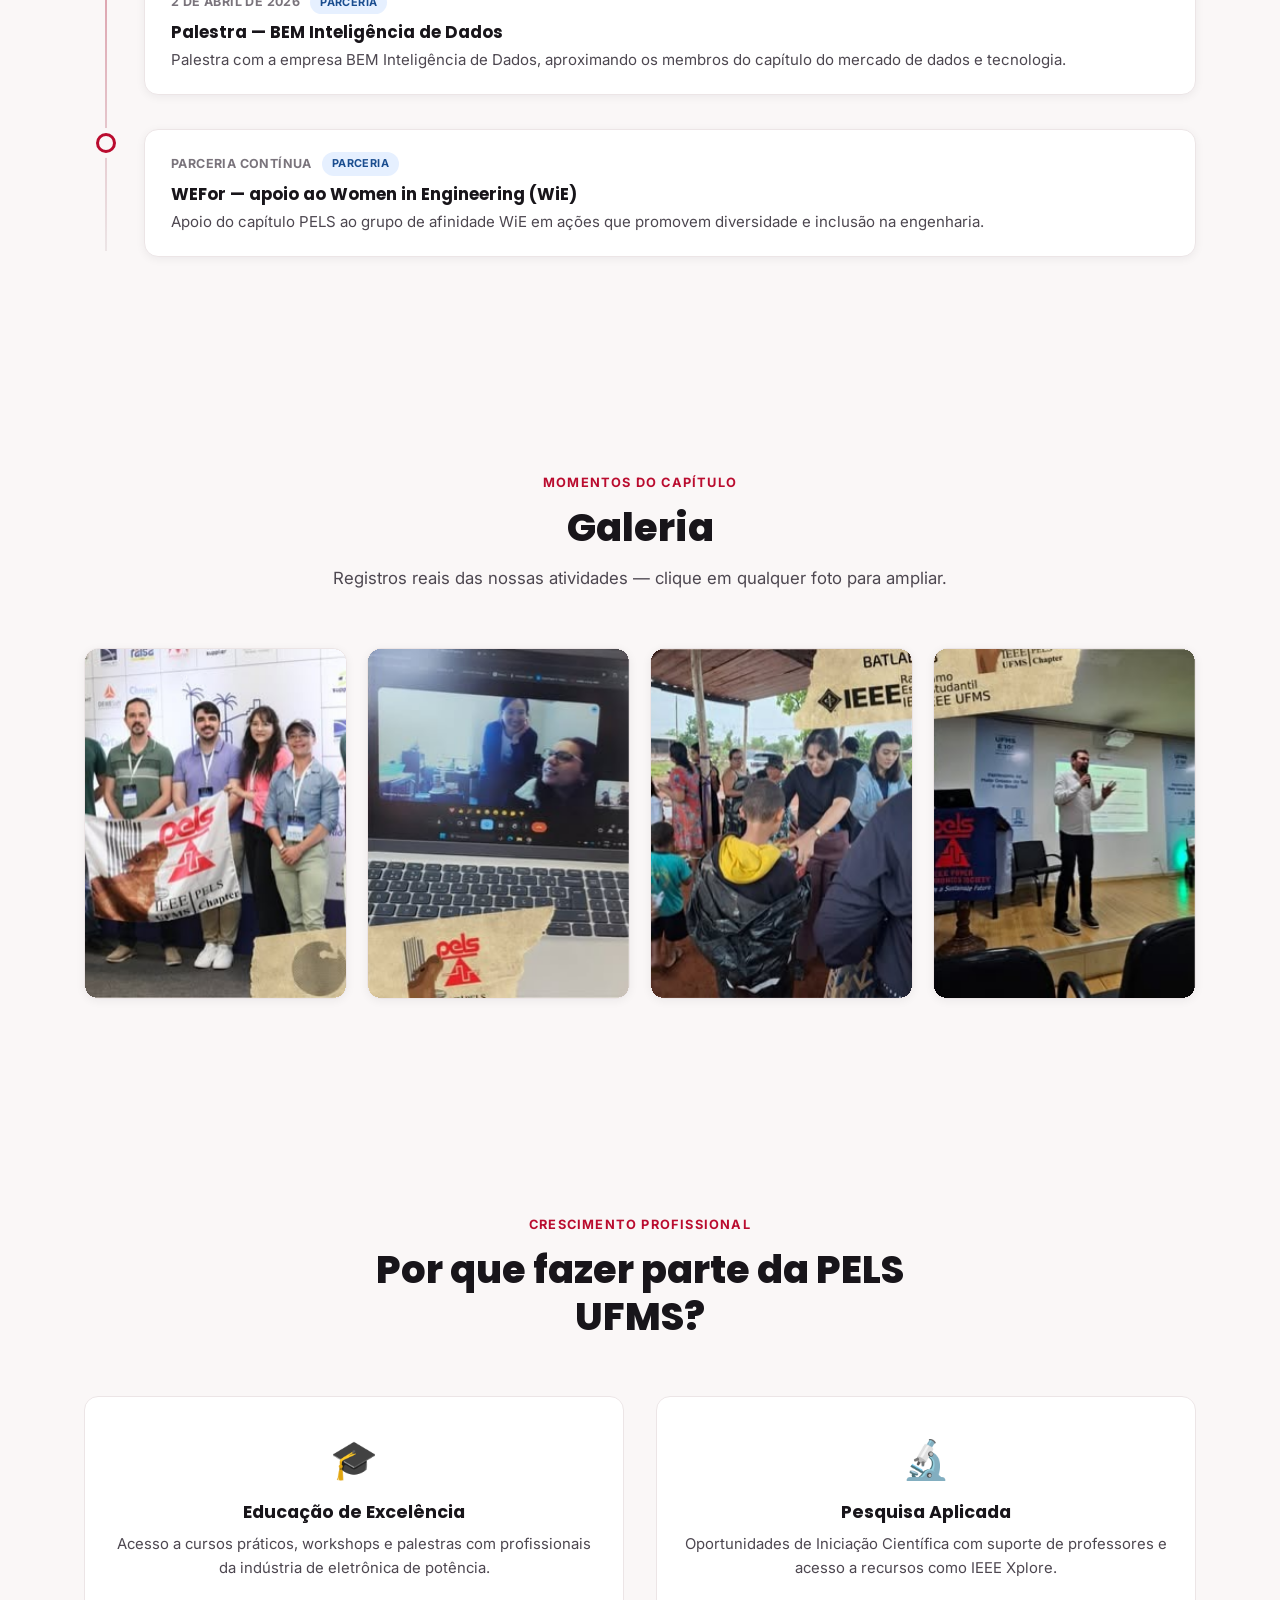
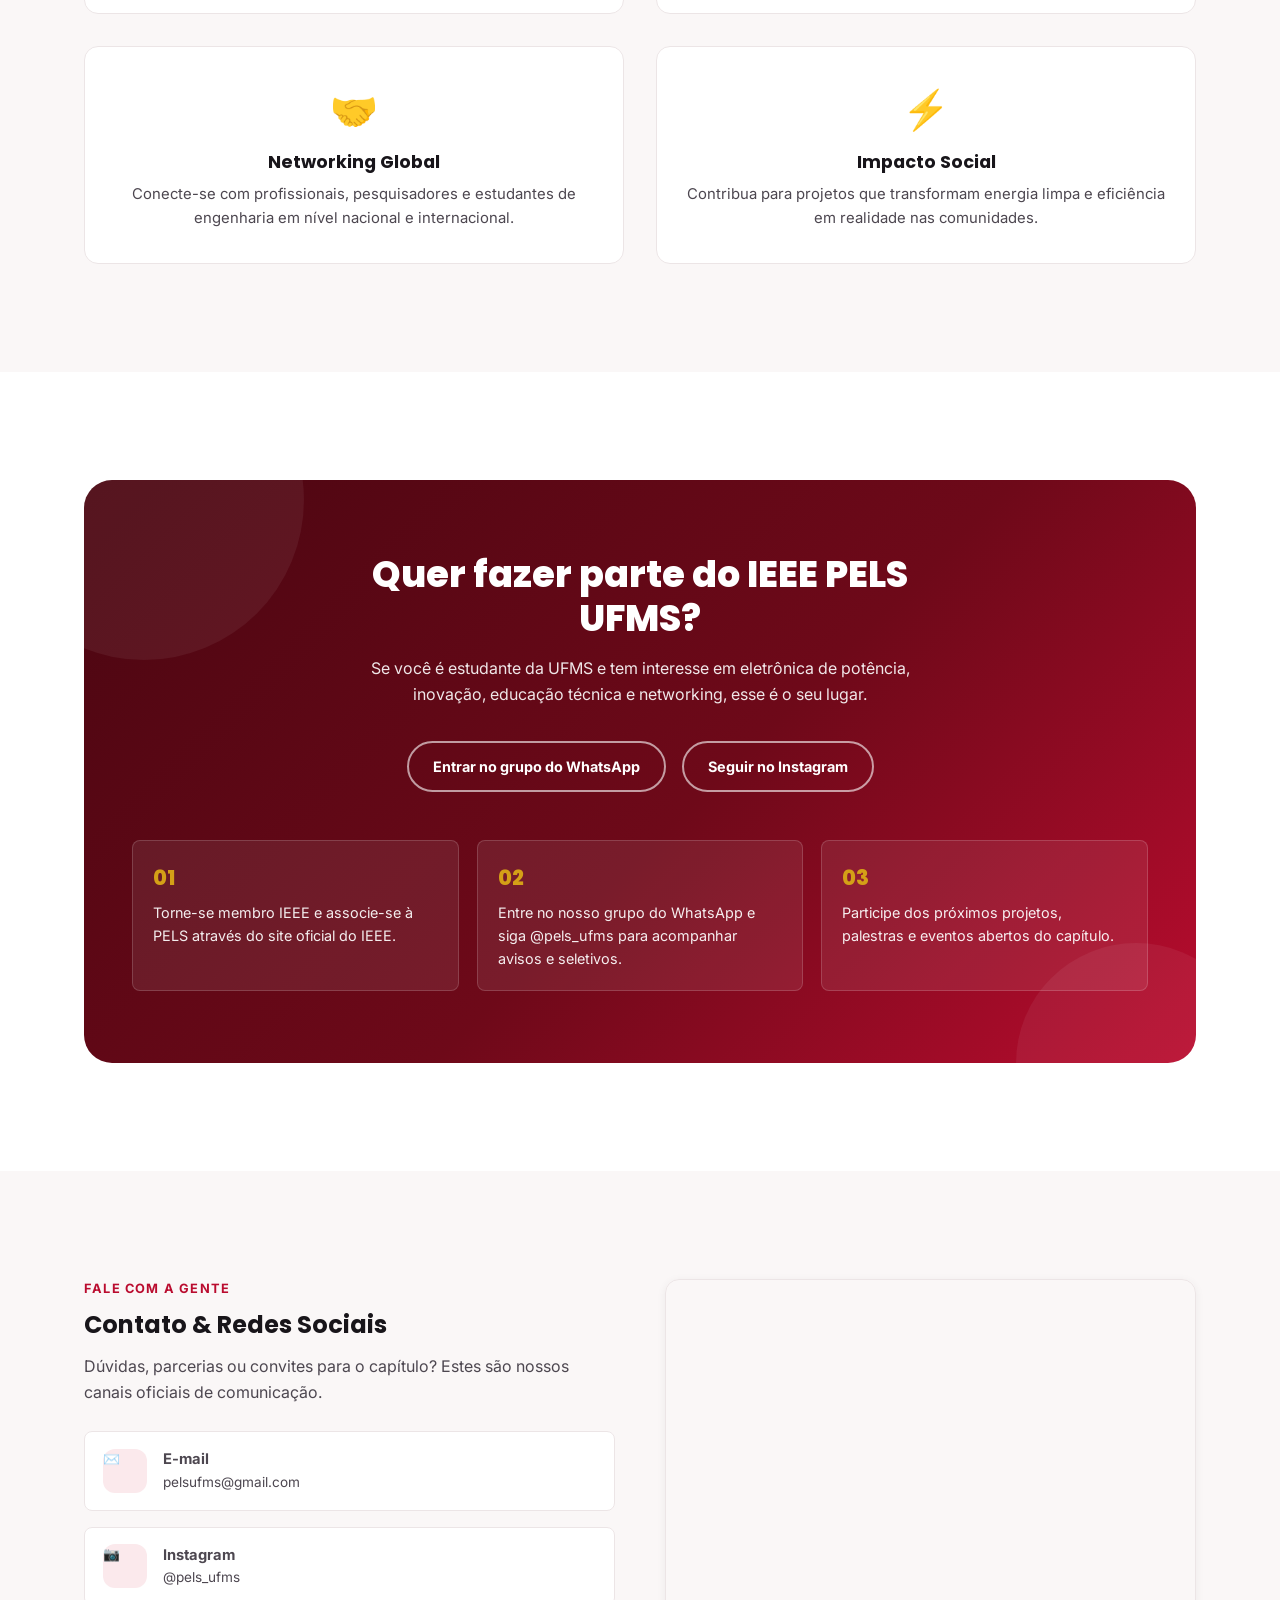
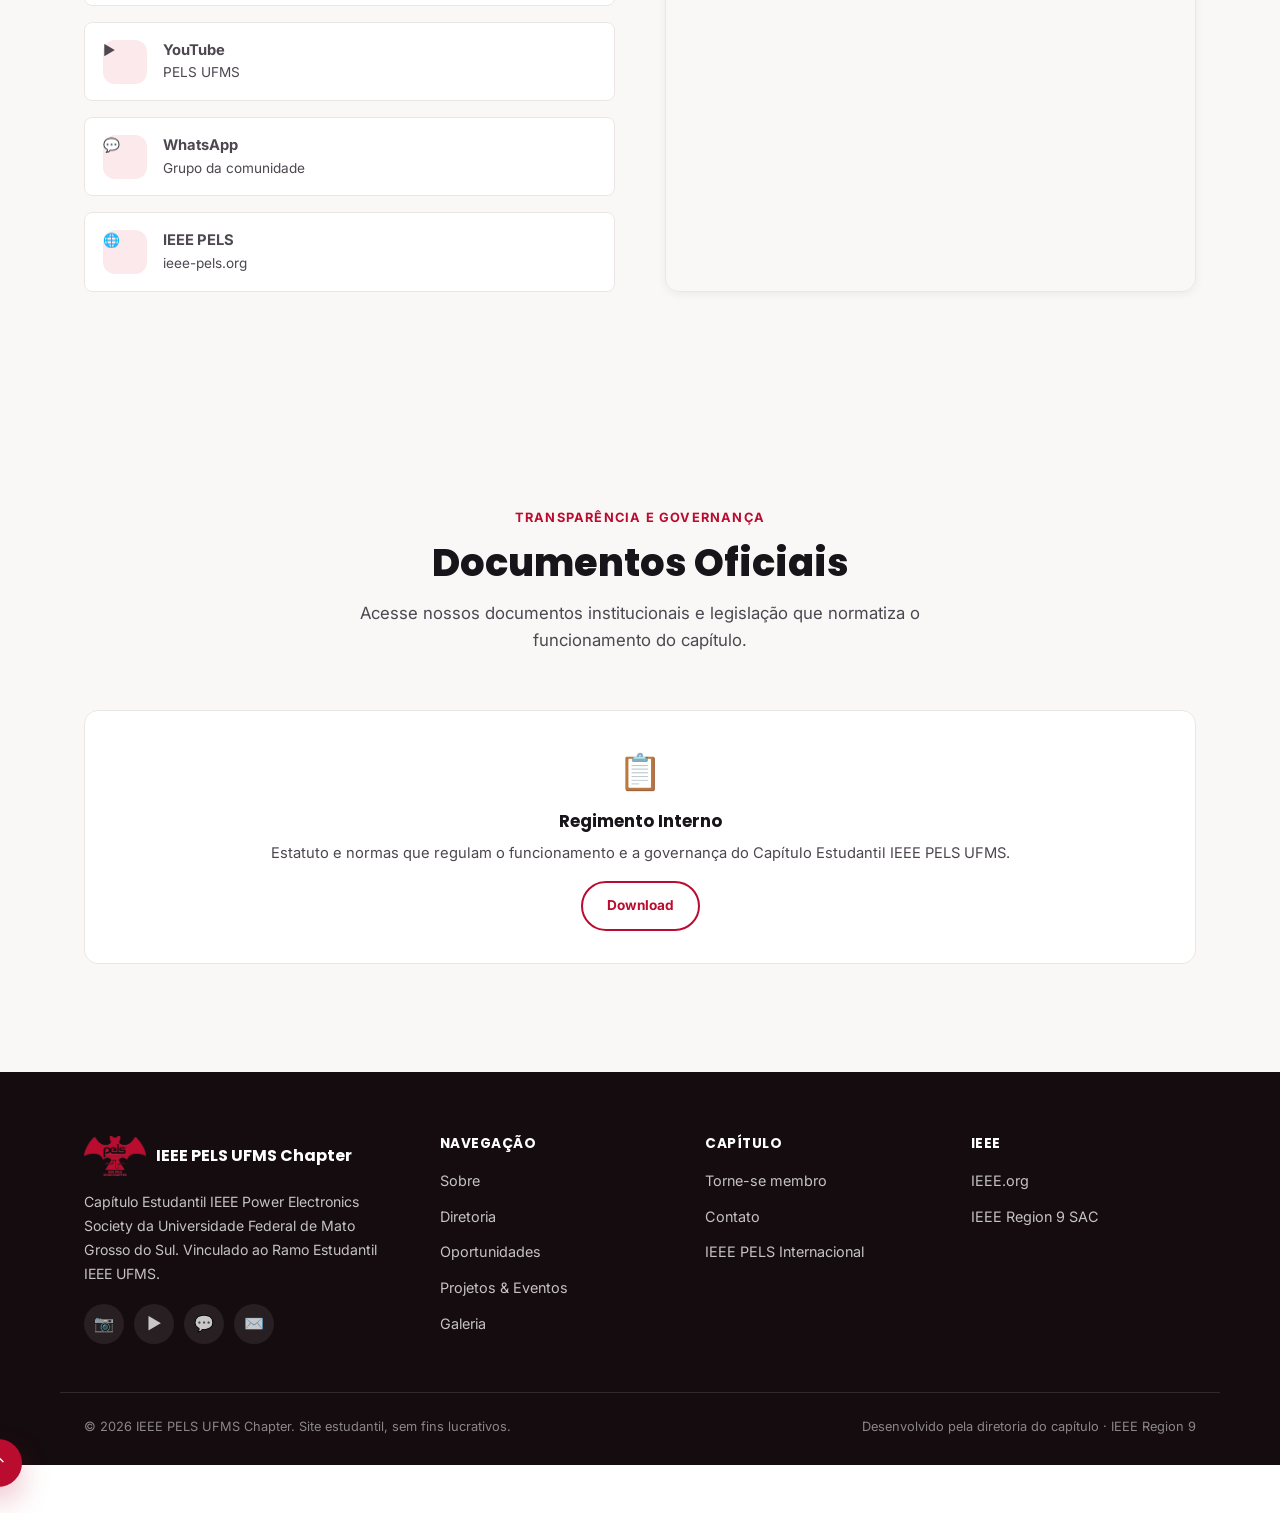
==== commit bb644442: "5" ====
--- a/index.html
+++ b/index.html
@@ -105,8 +105,8 @@
 
       <div class="hero-visual">
         <div class="glow-ring" aria-hidden="true"></div>
-        <div class="logo-3d-spin" id="logo3d" role="img" aria-label="Mascote do capítulo: morcego estilizado com o símbolo PELS, em 3D — arraste para girar" tabindex="0">
-          <noscript><img src="assets/img/logo.png" alt="Mascote do capítulo: morcego estilizado com o símbolo PELS"></noscript>
+        <div class="logo-3d-canvas" id="logo3dCanvas" role="img" aria-label="Mascote do capítulo: morcego estilizado com o símbolo PELS, extrudado em 3D — arraste para girar" tabindex="0">
+          <img class="logo-3d-fallback" src="assets/img/hero-mark-icon.png" alt="Mascote do capítulo: morcego estilizado com o símbolo PELS">
         </div>
         <span class="logo-3d-hint" aria-hidden="true">Arraste para girar</span>
       </div>
@@ -201,6 +201,18 @@
     </div>
   </section>
 
+  <!-- ================= APOIADORES ================= -->
+  <section class="supporters">
+    <div class="container">
+      <span class="supporters-label">Apoio institucional</span>
+      <div class="supporters-row">
+        <span class="supporter-mark">IEEE</span>
+        <span class="supporter-mark">BATLAB</span>
+        <span class="supporter-mark">PPGEE</span>
+      </div>
+    </div>
+  </section>
+
   <!-- ================= DIRETORIA ================= -->
   <section id="diretoria" class="section-alt">
     <div class="container">
@@ -736,5 +748,13 @@
 <button class="back-to-top" id="backToTop" aria-label="Voltar ao topo">↑</button>
 
 <script src="js/main.js"></script>
+<script type="importmap">
+{
+  "imports": {
+    "three": "https://unpkg.com/three@0.160.0/build/three.module.js"
+  }
+}
+</script>
+<script type="module" src="js/logo3d.js"></script>
 </body>
 </html>
--- a/css/style.css
+++ b/css/style.css
@@ -217,8 +217,12 @@
   border: 1px solid var(--border);
   background: var(--surface);
   font-size: 1.1rem;
+  cursor: pointer;
+  position: relative;
+  z-index: 5;
   transition: background 0.25s, border-color 0.25s, transform 0.25s;
 }
+.theme-icon { pointer-events: none; }
 .theme-toggle:hover { transform: translateY(-2px); border-color: var(--red); }
 .theme-icon-moon { display: none; }
 html[data-theme="dark"] .theme-icon-sun { display: none; }
@@ -374,37 +378,33 @@
   background: radial-gradient(circle, rgba(186,12,47,0.14) 0%, transparent 70%);
   animation: pulse 6s ease-in-out infinite;
 }
-.hero-visual {
-  perspective: 1400px;
-}
-.logo-3d-spin {
-  position: relative;
-  width: min(300px, 62vw);
-  aspect-ratio: 1106 / 566;
-  transform-style: preserve-3d;
+.logo-3d-canvas {
+  position: relative;
+  width: min(460px, 82vw);
+  aspect-ratio: 1 / 1;
   cursor: grab;
   touch-action: none;
-  animation: bob3d 4s ease-in-out infinite;
-  will-change: transform;
-}
-.logo-3d-spin:active { cursor: grabbing; }
-.logo-3d-spin.is-dragging { animation-play-state: paused; }
-.logo-layer {
+  filter: drop-shadow(0 26px 34px rgba(186, 12, 47, 0.3));
+}
+.logo-3d-canvas:active,
+.logo-3d-canvas.is-dragging { cursor: grabbing; }
+.logo-3d-canvas canvas {
+  display: block;
+  width: 100% !important;
+  height: 100% !important;
+}
+.logo-3d-fallback {
   position: absolute;
   inset: 0;
   width: 100%;
   height: 100%;
   object-fit: contain;
   pointer-events: none;
-  user-select: none;
-  -webkit-user-drag: none;
-}
-.logo-layer:last-child {
-  filter: drop-shadow(0 20px 30px rgba(186, 12, 47, 0.35));
-}
+}
+.logo-3d-canvas.is-ready .logo-3d-fallback { display: none; }
 .logo-3d-hint {
   position: absolute;
-  bottom: 6px;
+  bottom: -30px;
   left: 50%;
   transform: translateX(-50%);
   font-size: 0.72rem;
@@ -414,10 +414,7 @@
   text-transform: uppercase;
   opacity: 0.8;
   pointer-events: none;
-}
-@keyframes bob3d {
-  0%, 100% { translate: 0 0; }
-  50% { translate: 0 -14px; }
+  white-space: nowrap;
 }
 @keyframes pulse {
   0%, 100% { transform: scale(1); opacity: 1; }
@@ -460,7 +457,7 @@
 /* ---------- Stats: cinematic pinned scene ---------- */
 .pin-wrap {
   position: relative;
-  height: 260vh;
+  height: 150vh;
   background: linear-gradient(180deg, var(--red-darker) 0%, var(--red-dark) 45%, var(--red-darker) 100%);
 }
 .pin-inner {
@@ -537,7 +534,7 @@
   .stat-cine { opacity: 1; transform: none; filter: none; }
 }
 @media (max-width: 760px) {
-  .pin-wrap { height: 220vh; }
+  .pin-wrap { height: 130vh; }
   .pin-inner .stats-grid { grid-template-columns: repeat(2, 1fr); gap: 32px 24px; }
 }
 
@@ -596,10 +593,8 @@
   .hero-visual .glow-ring, .scroll-cue .wheel::before {
     opacity: 1 !important; transform: none !important; translate: none !important; animation: none !important;
   }
-  /* .logo-3d-spin keeps its transform controllable: ambient bob/auto-spin are
-     disabled in JS, but the user can still drag it — that motion is user-initiated. */
-  .logo-3d-spin { animation: none !important; }
-  .logo-3d-hint { display: none; }
+  /* The 3D mark's auto-spin is disabled in JS under reduced motion, but
+     dragging it stays available — that motion is user-initiated. */
 }
 
 /* ---------- About / Sobre ---------- */
@@ -633,6 +628,45 @@
   font-weight: 600;
   padding: 7px 14px;
   border-radius: 999px;
+}
+
+/* ---------- Supporters ---------- */
+.supporters {
+  padding: 44px 0;
+  border-top: 1px solid var(--border);
+  border-bottom: 1px solid var(--border);
+  background: var(--bg-alt);
+}
+.supporters-label {
+  display: block;
+  text-align: center;
+  color: var(--ink-faint);
+  font-size: 0.75rem;
+  font-weight: 700;
+  letter-spacing: 1.4px;
+  text-transform: uppercase;
+  margin-bottom: 22px;
+}
+.supporters-row {
+  display: flex;
+  align-items: center;
+  justify-content: center;
+  gap: 48px;
+  flex-wrap: wrap;
+}
+.supporter-mark {
+  font-family: var(--font-head);
+  font-weight: 800;
+  font-size: 1.3rem;
+  letter-spacing: 1px;
+  color: var(--ink-soft);
+  opacity: 0.75;
+  transition: opacity 0.25s, color 0.25s;
+}
+.supporter-mark:hover { opacity: 1; color: var(--red); }
+@media (max-width: 480px) {
+  .supporters-row { gap: 28px; }
+  .supporter-mark { font-size: 1.05rem; }
 }
 
 /* ---------- Board / Diretoria ---------- */
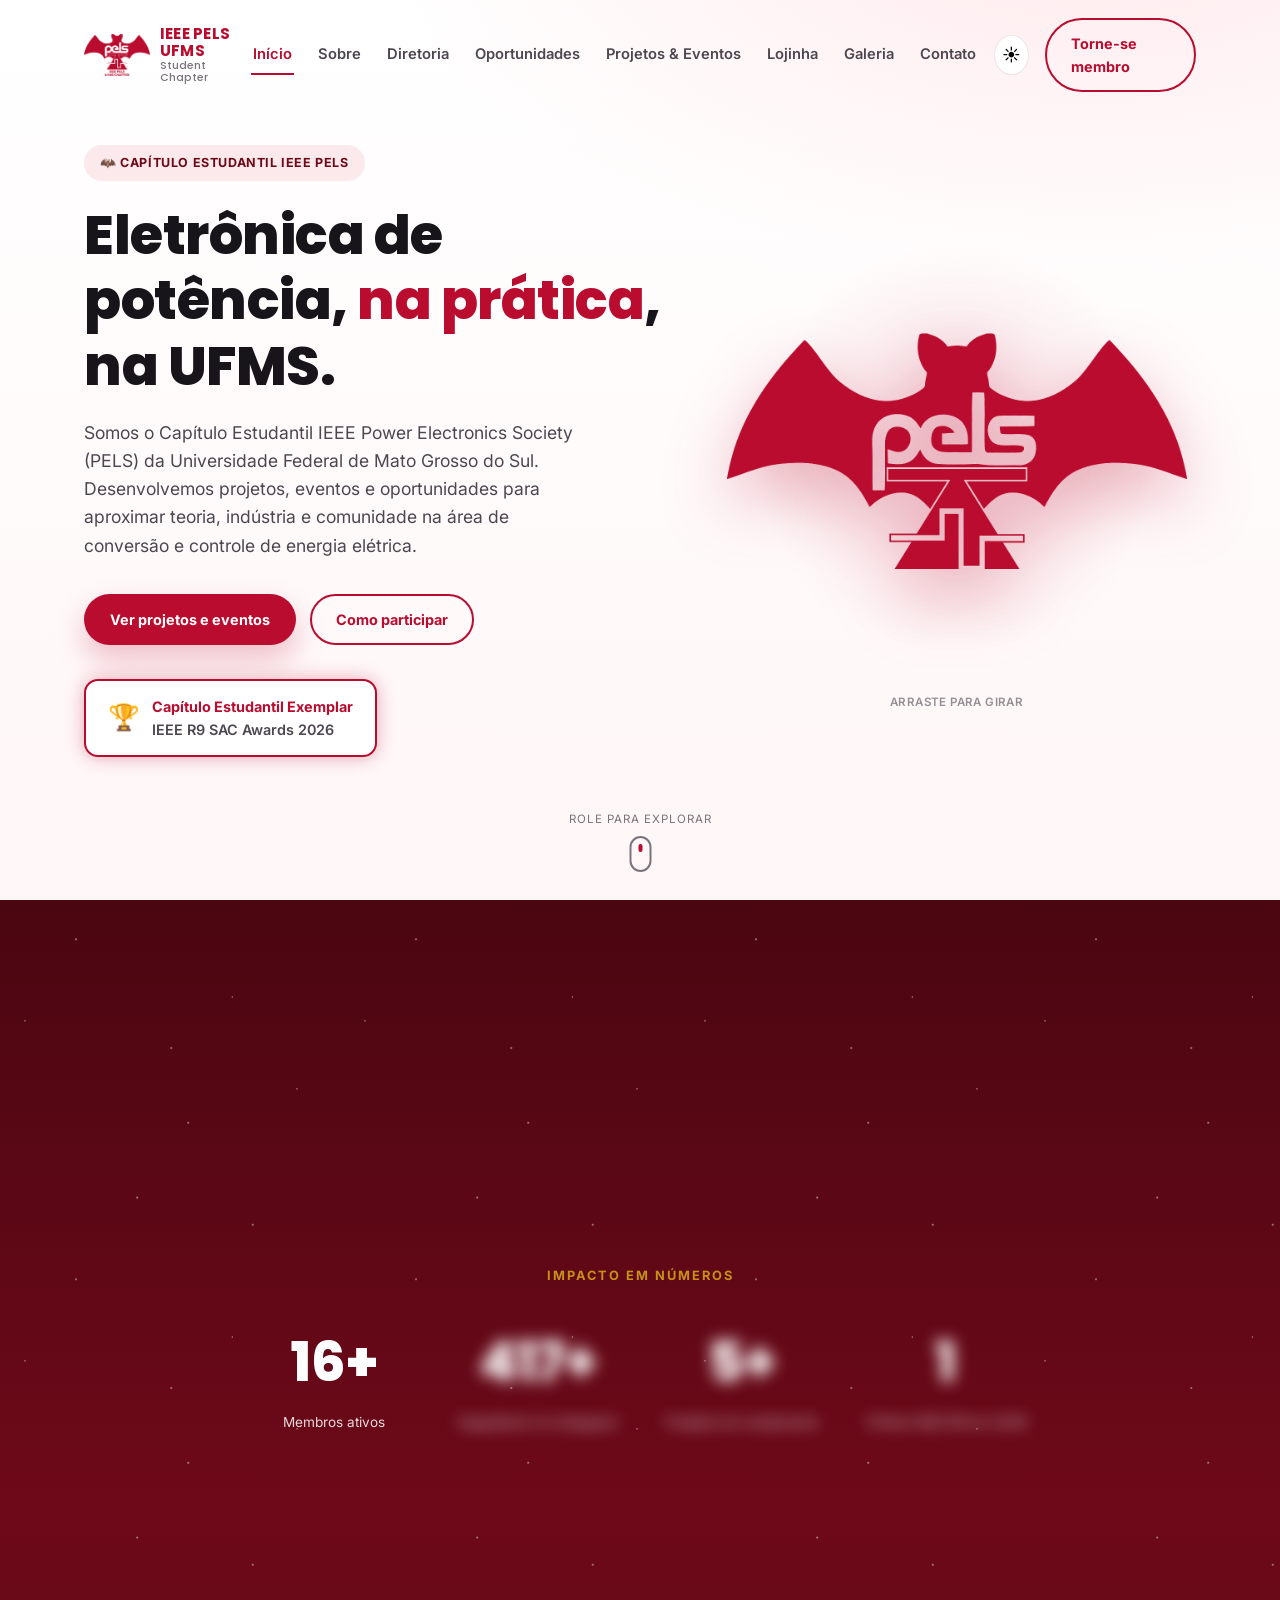
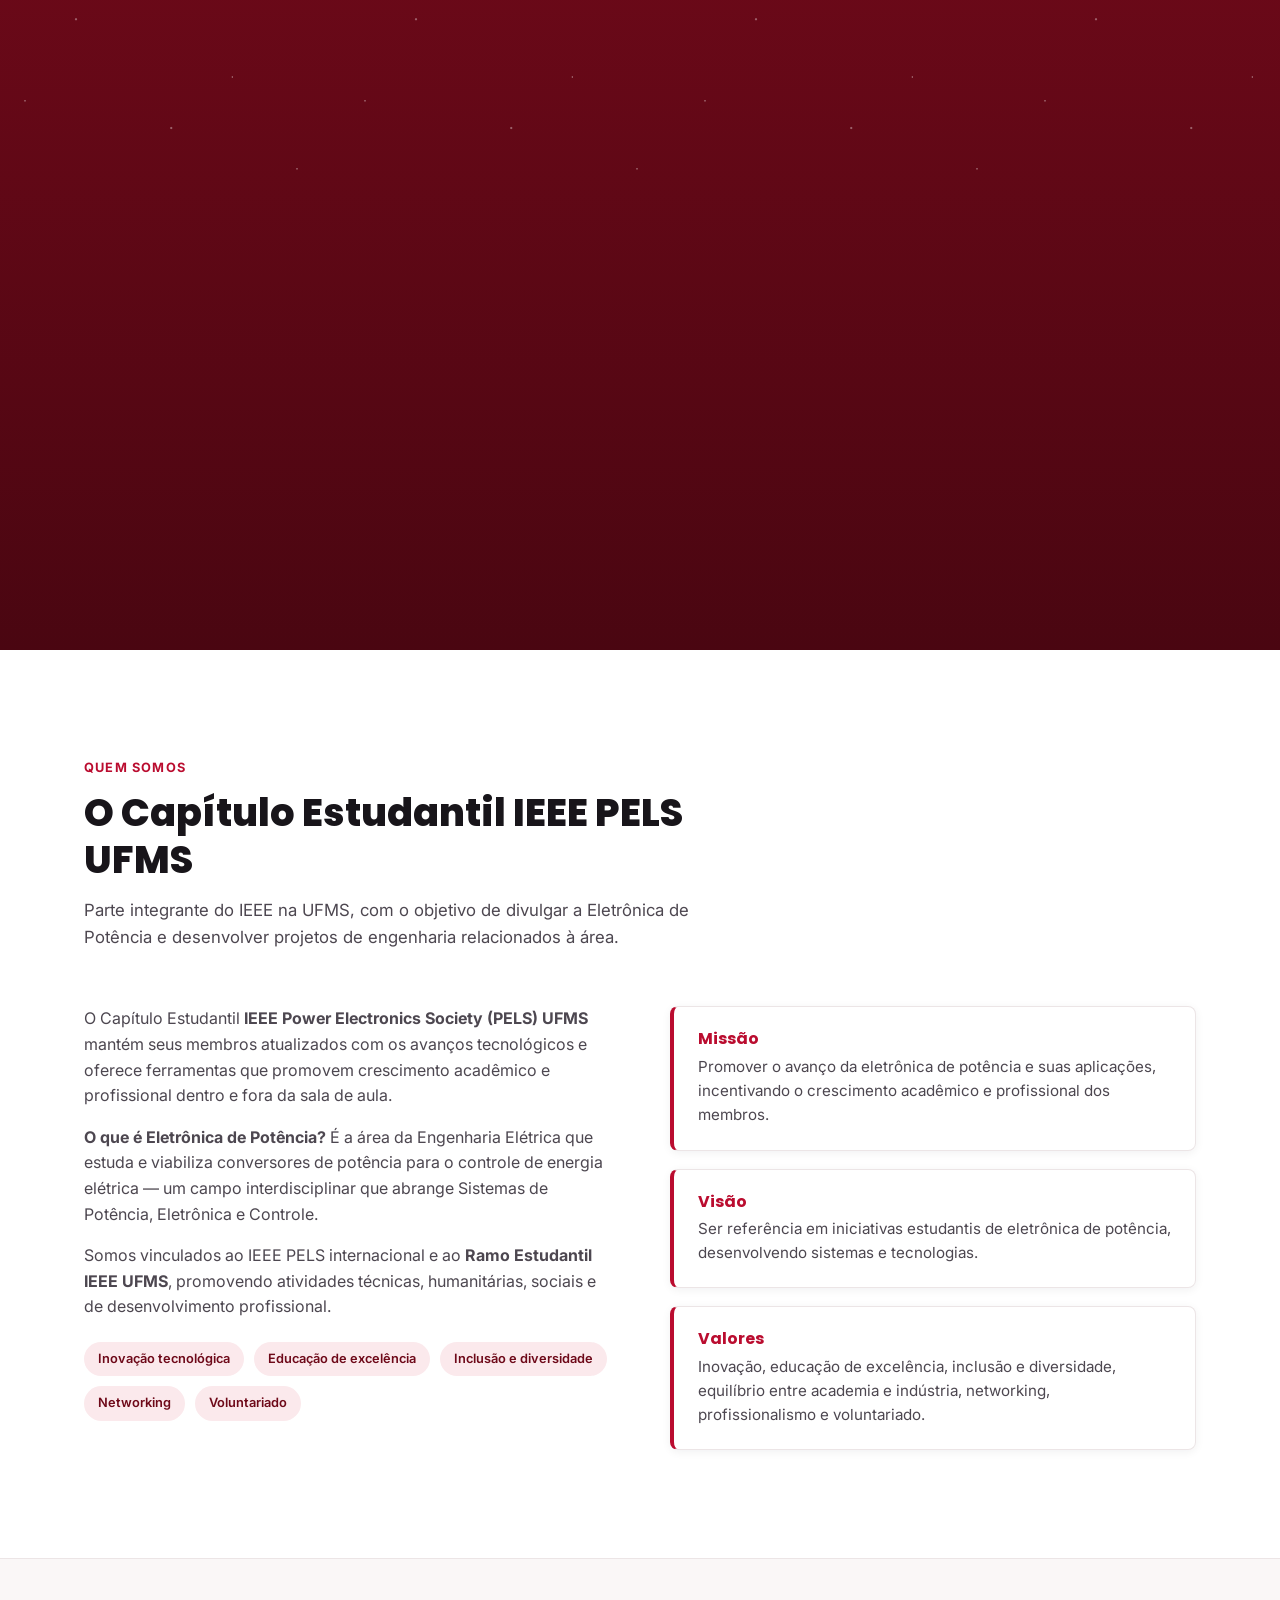
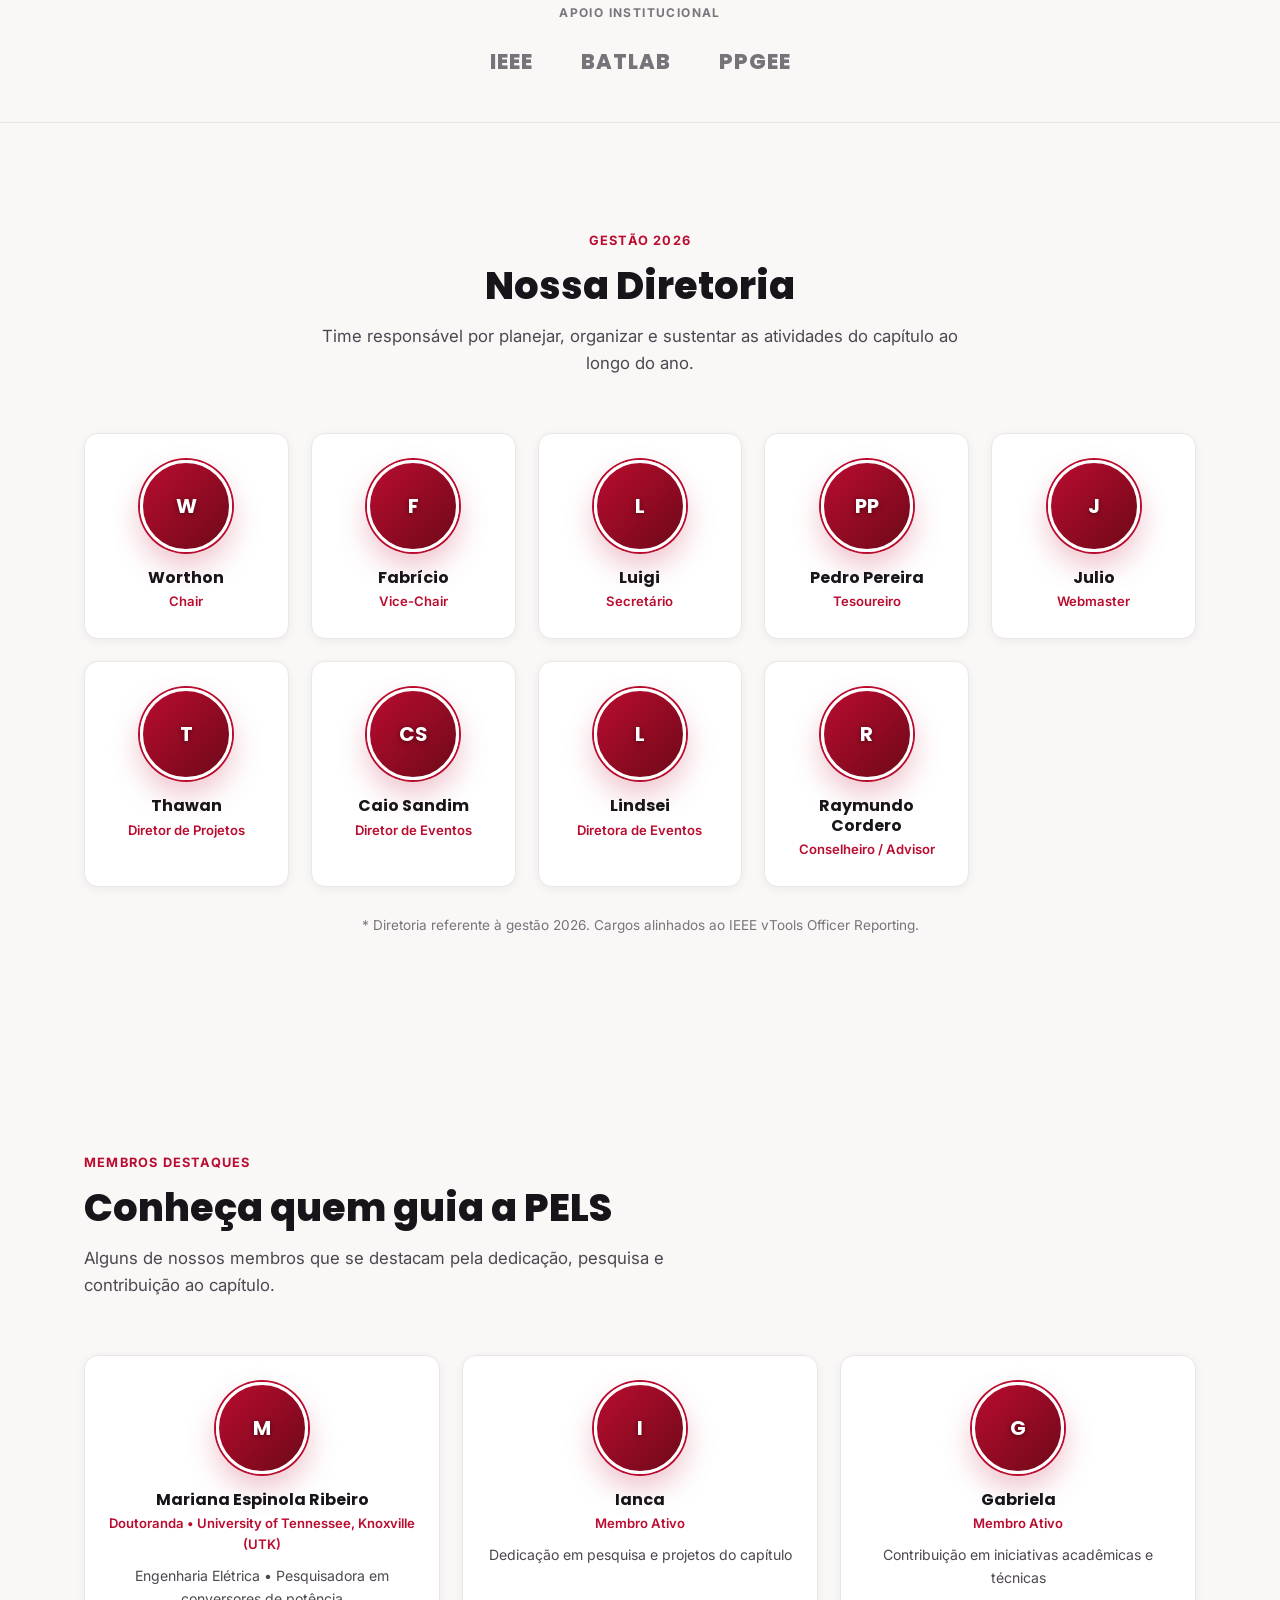
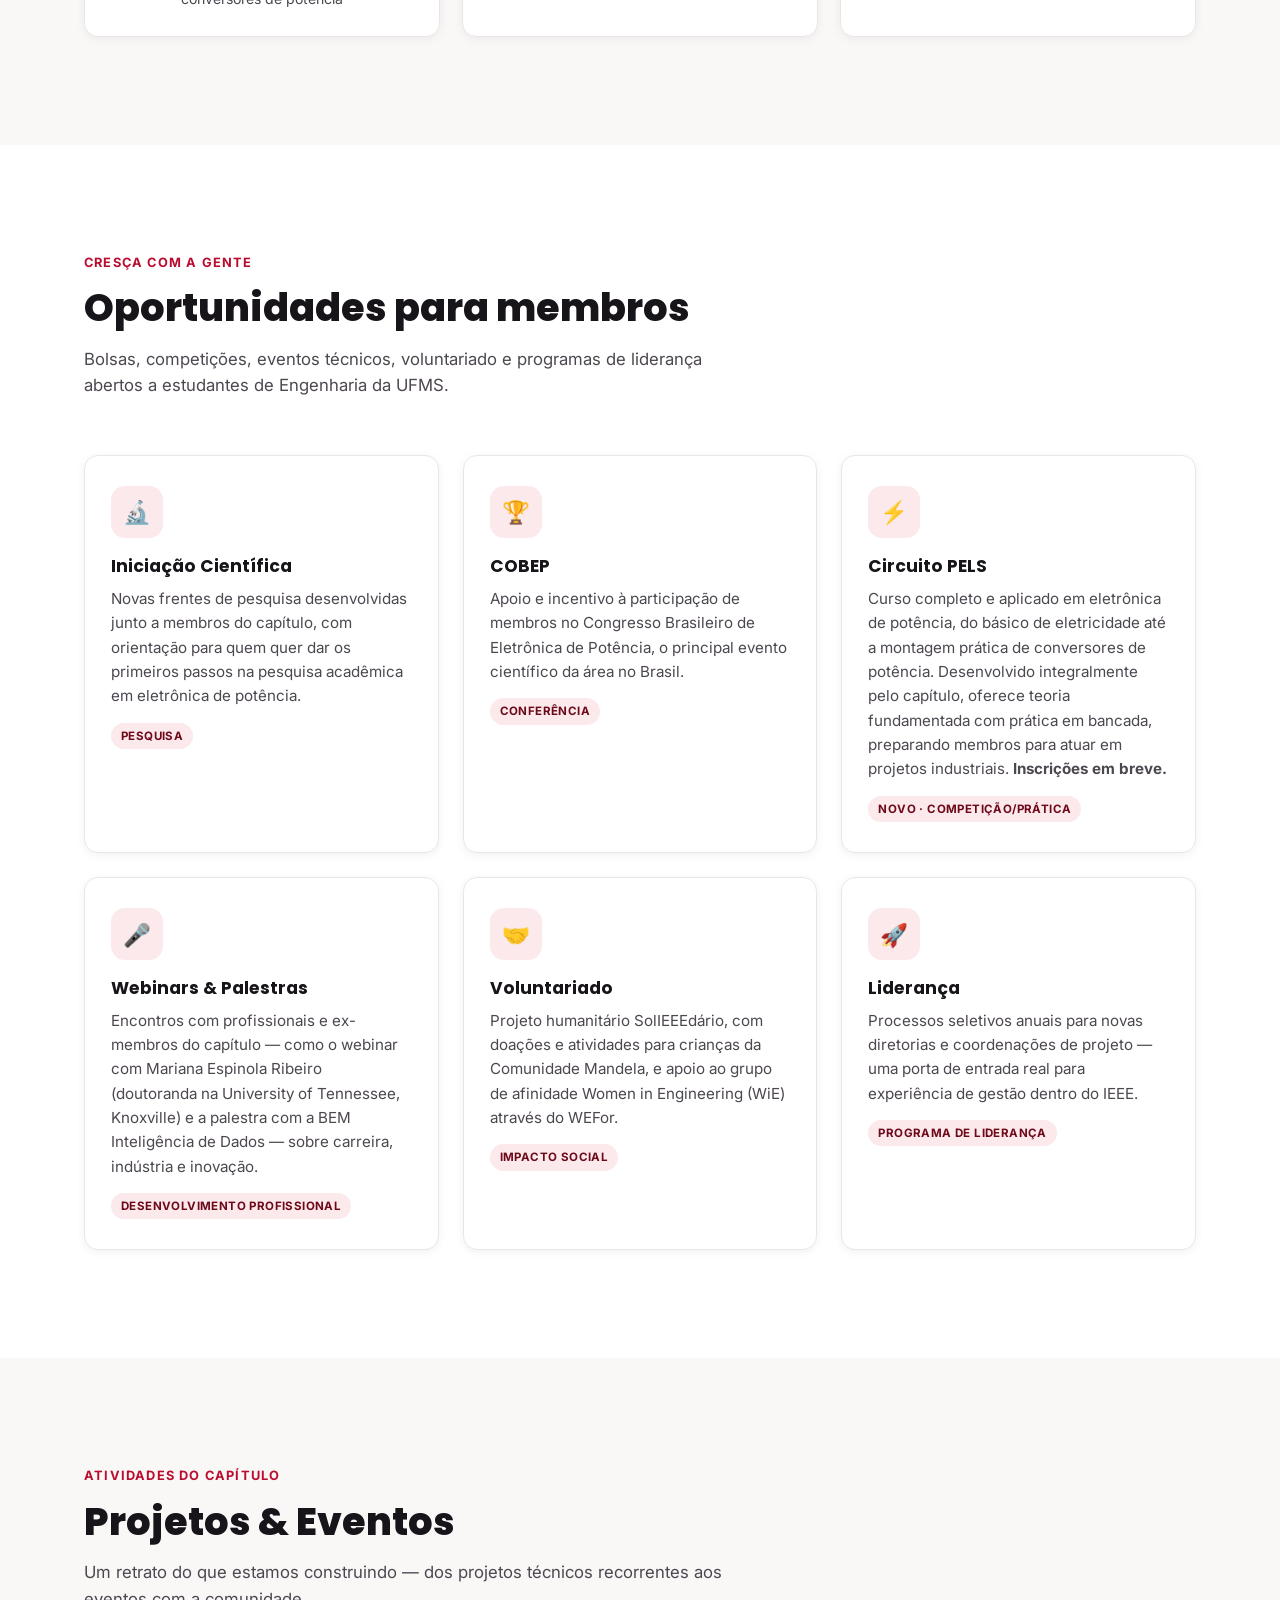
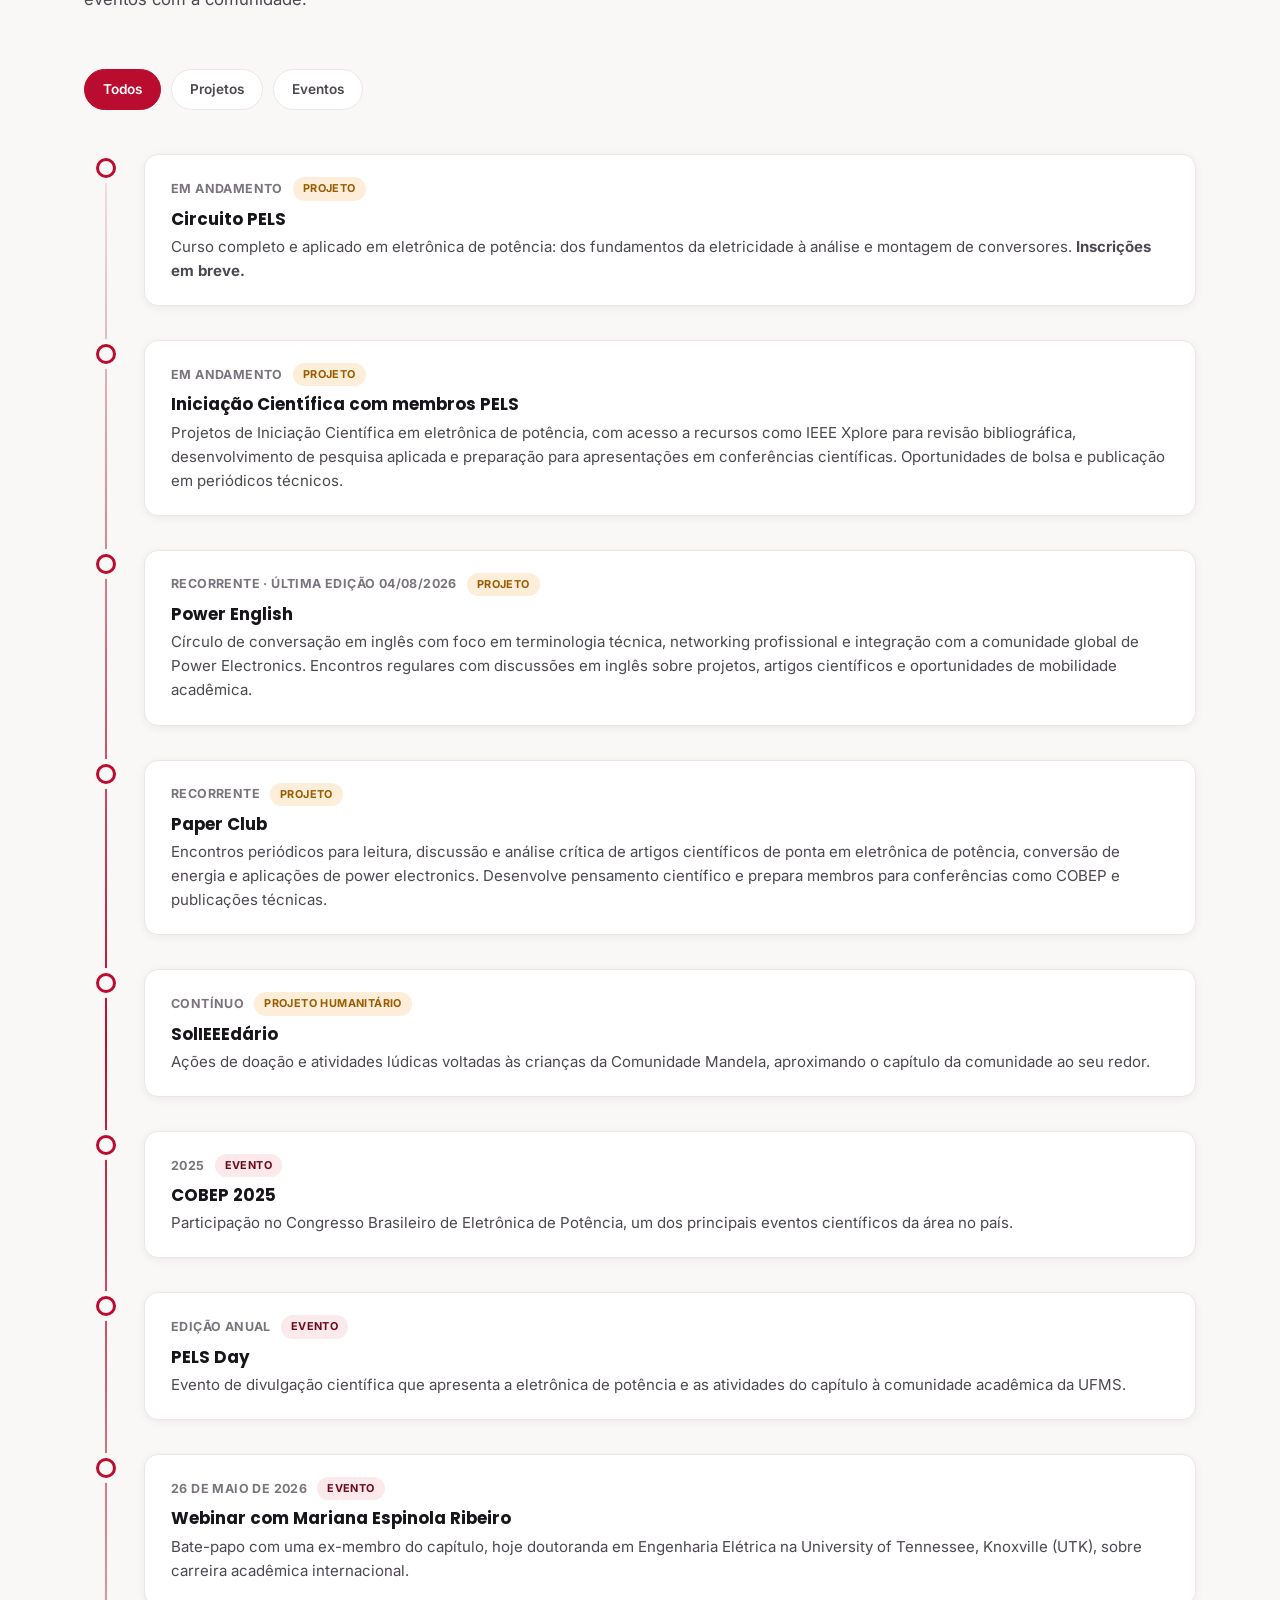
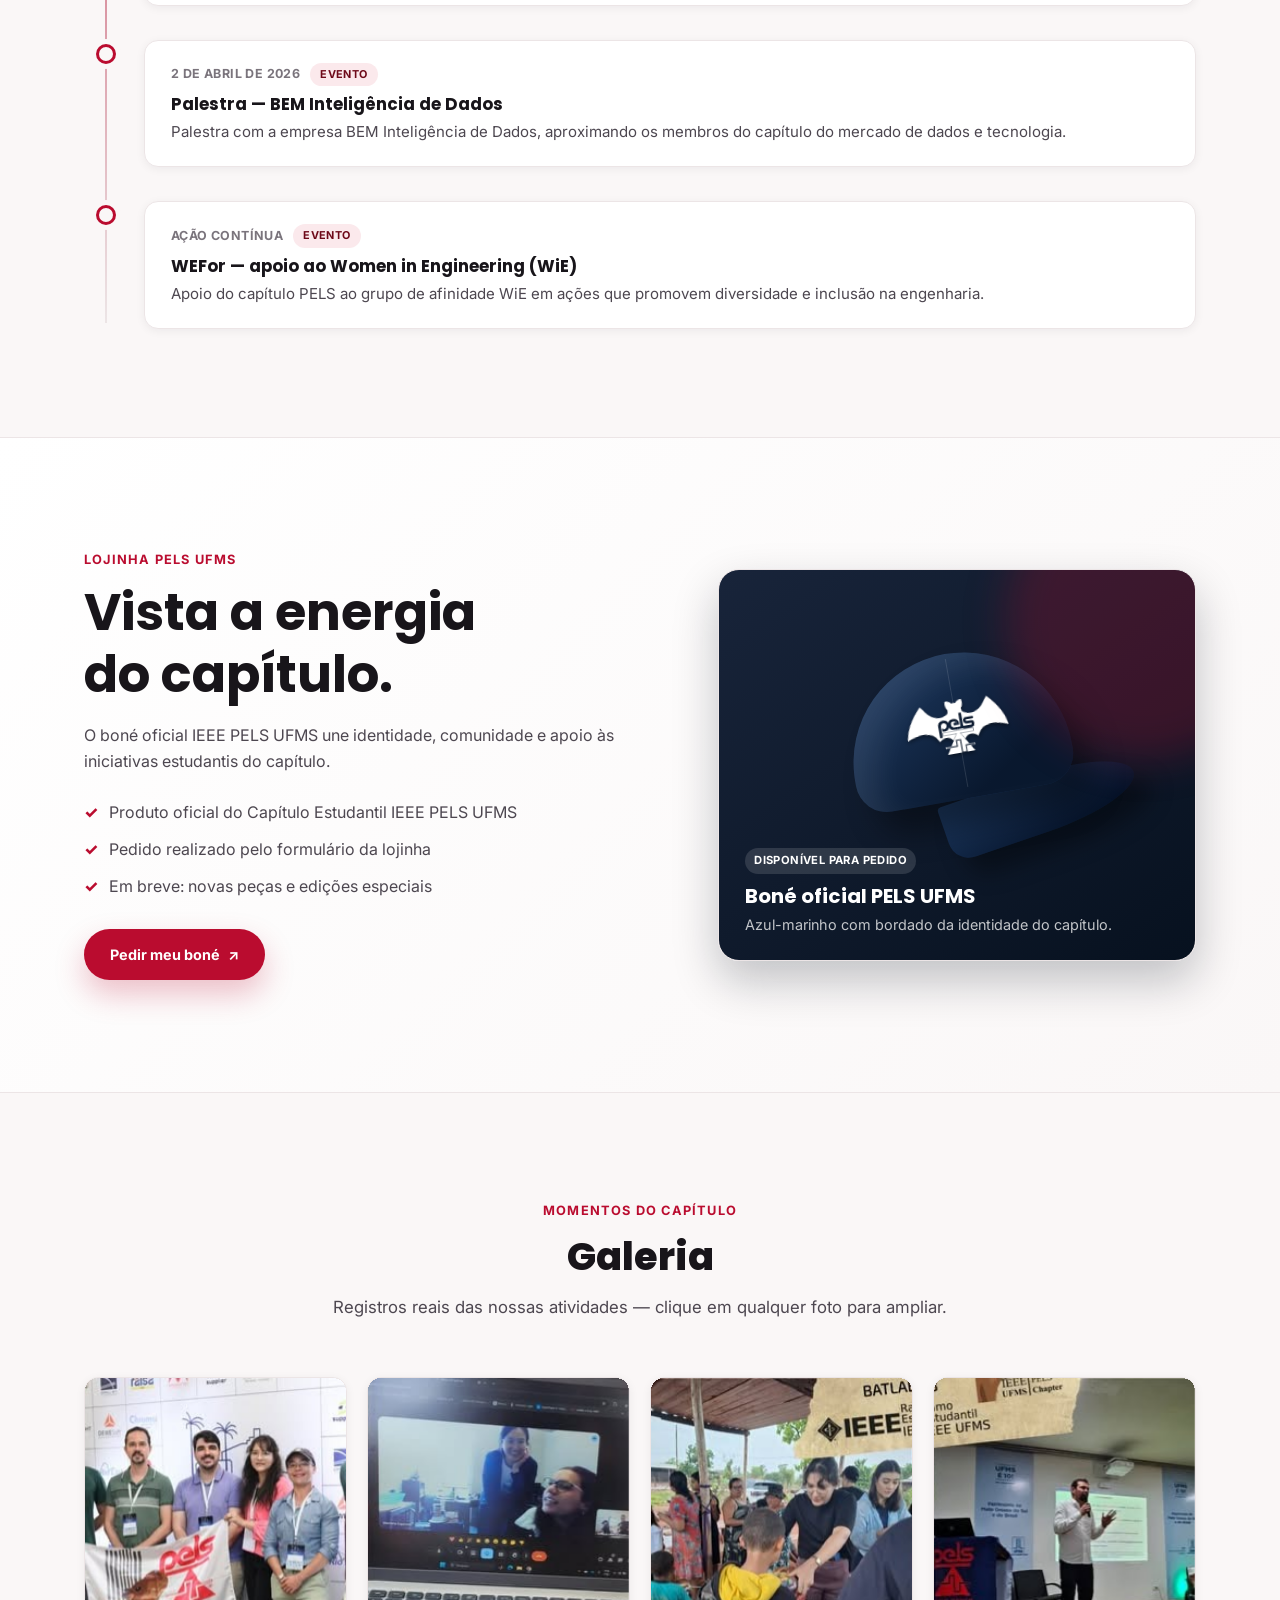
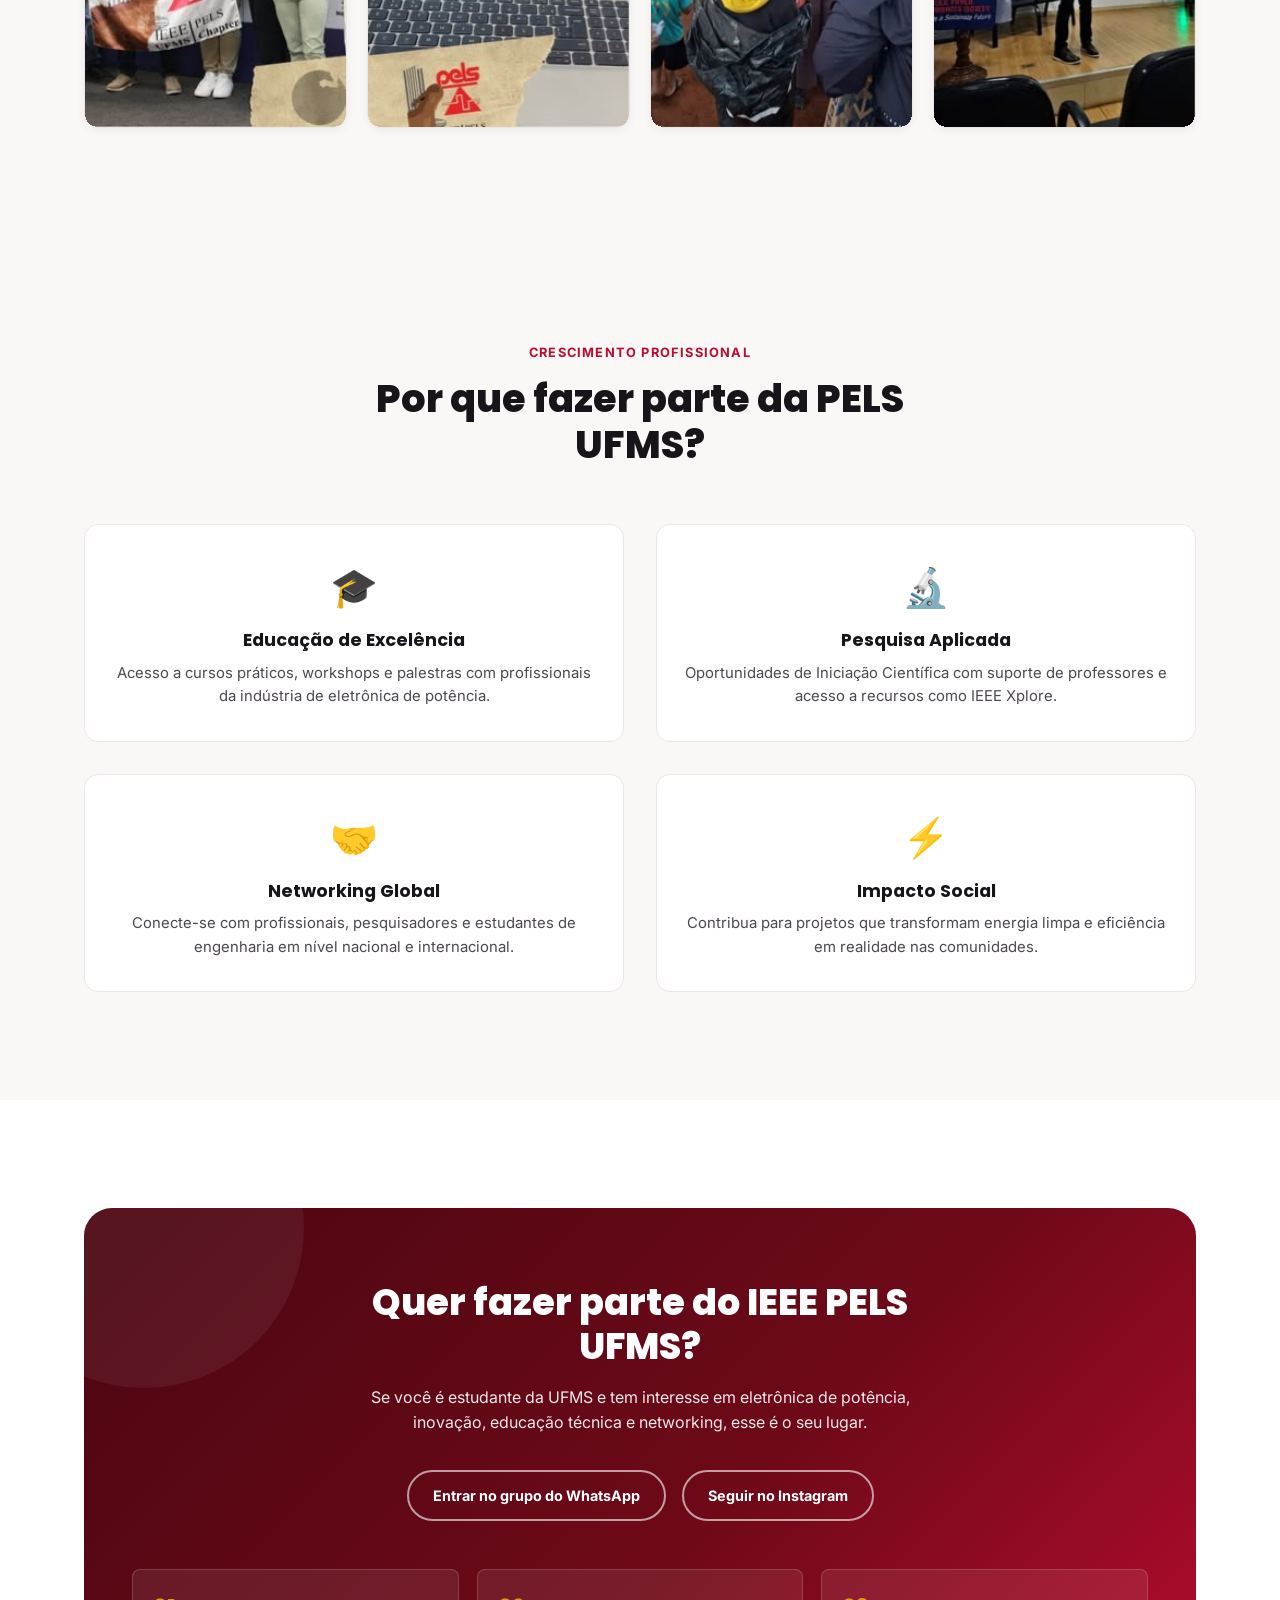
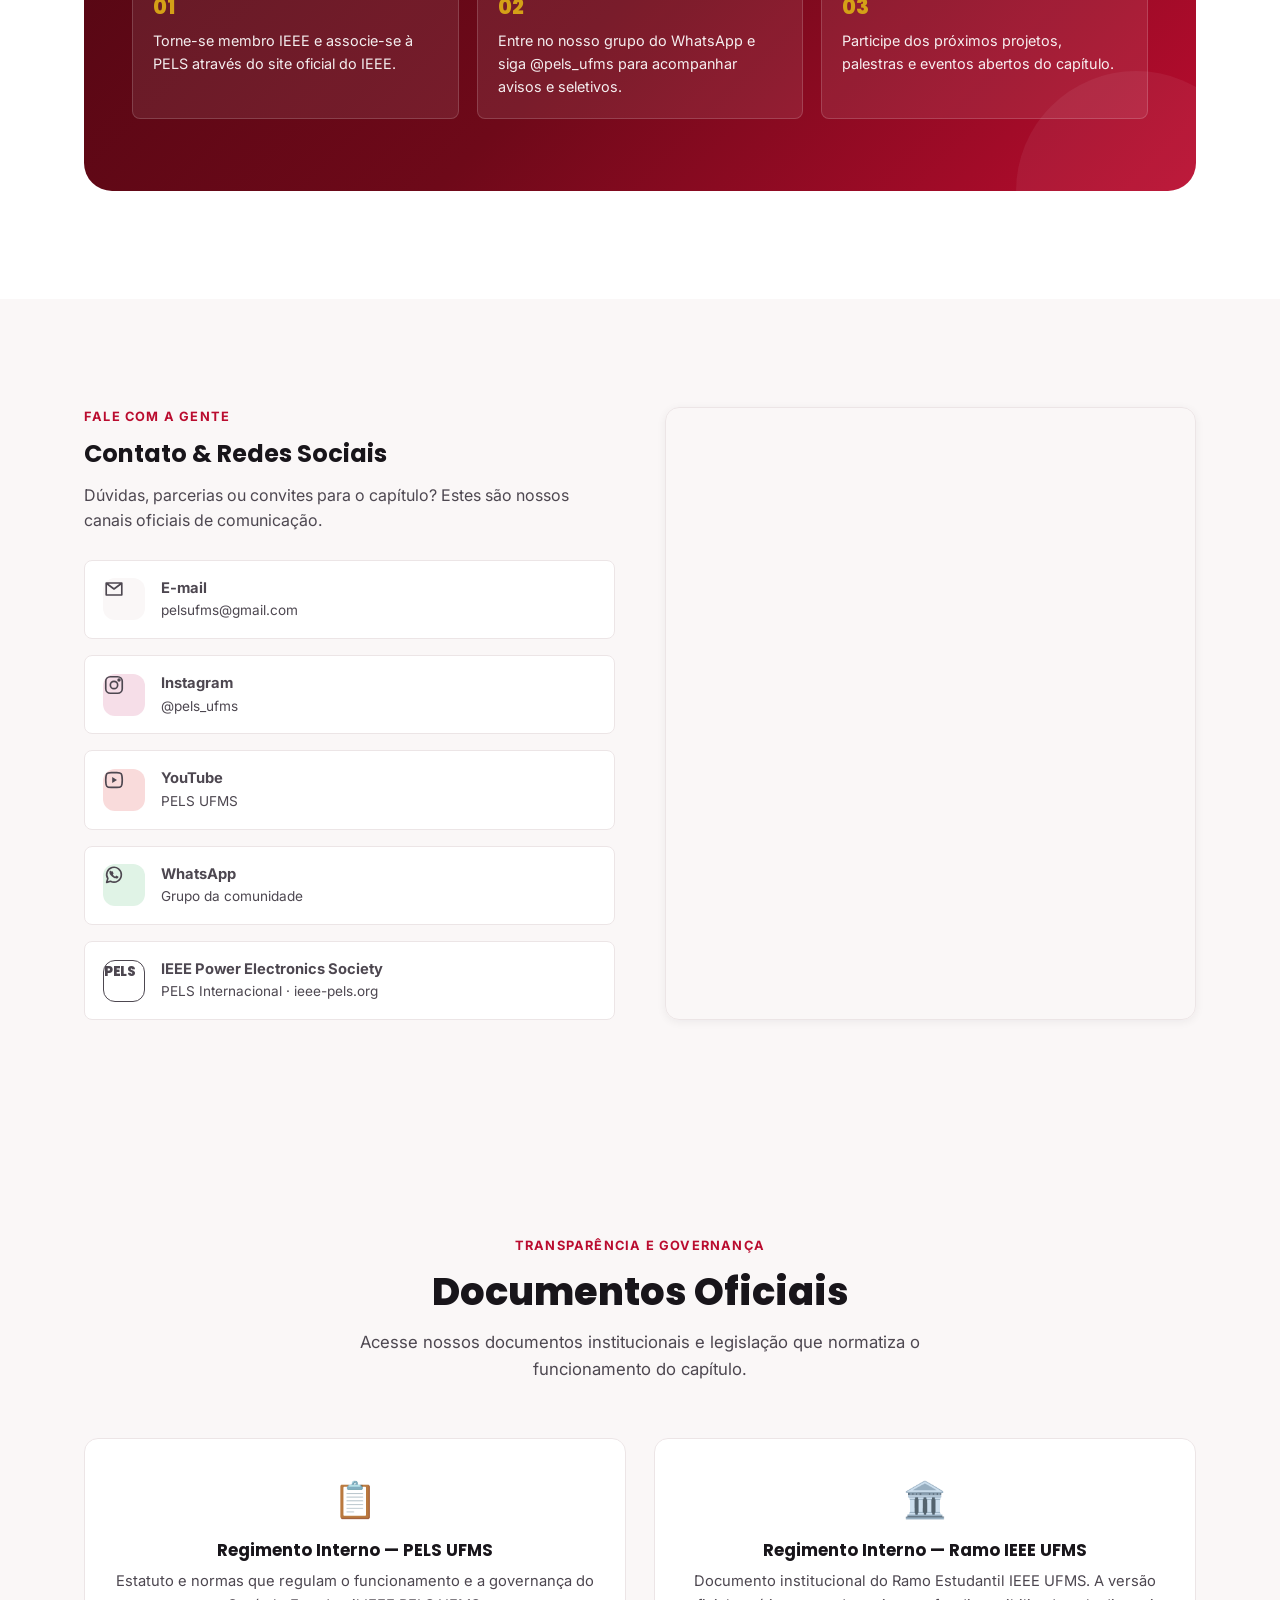
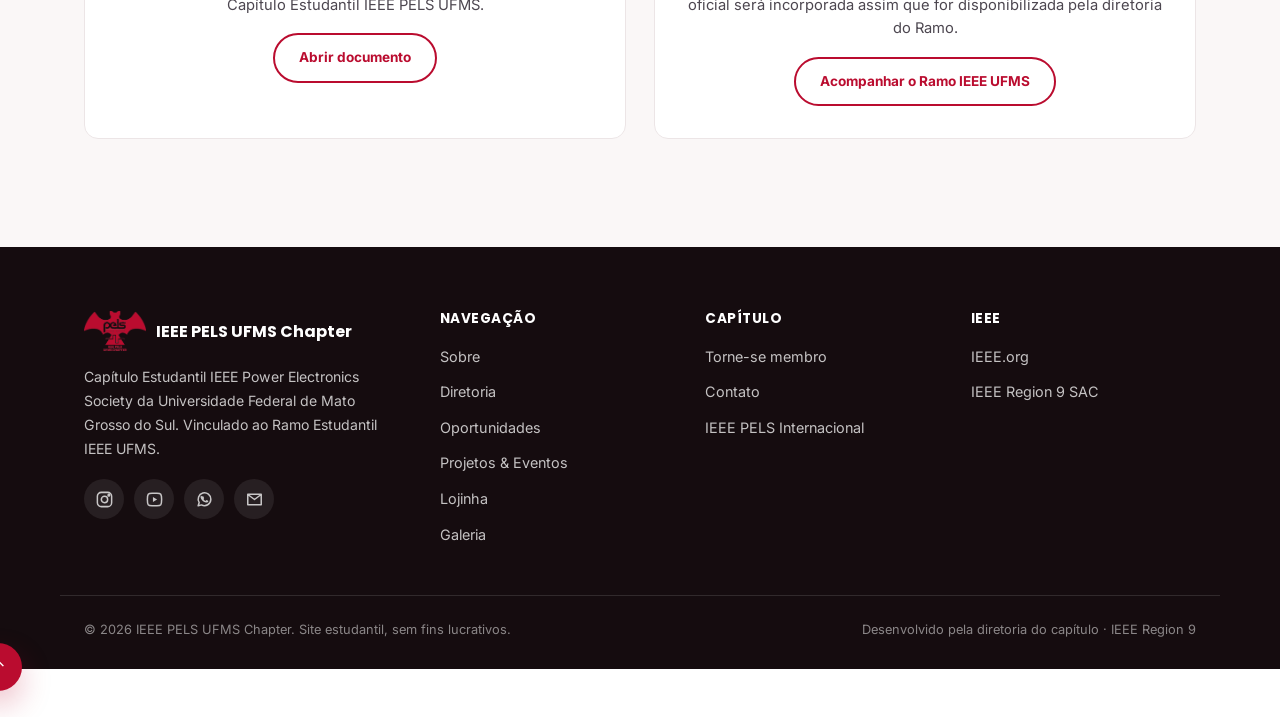
==== commit 64ac3721: "6" ====
--- a/index.html
+++ b/index.html
@@ -47,6 +47,7 @@
       <a href="#diretoria">Diretoria</a>
       <a href="#oportunidades">Oportunidades</a>
       <a href="#projetos">Projetos &amp; Eventos</a>
+      <a href="#loja">Lojinha</a>
       <a href="#galeria">Galeria</a>
       <a href="#contato">Contato</a>
     </nav>
@@ -70,6 +71,7 @@
   <a href="#diretoria">Diretoria</a>
   <a href="#oportunidades">Oportunidades</a>
   <a href="#projetos">Projetos &amp; Eventos</a>
+  <a href="#loja">Lojinha</a>
   <a href="#galeria">Galeria</a>
   <a href="#contato">Contato</a>
   <a href="#membros" class="btn btn-primary">Torne-se membro</a>
@@ -224,47 +226,47 @@
 
       <div class="board-grid">
         <div class="board-card reveal" style="--delay:.05s">
-          <div class="avatar">W</div>
+          <div class="member-photo" style="--member-photo:url('assets/img/members/worthon.jpg')"><span>W</span></div>
           <h3>Worthon</h3>
           <span class="role">Chair</span>
         </div>
         <div class="board-card reveal" style="--delay:.1s">
-          <div class="avatar">F</div>
+          <div class="member-photo" style="--member-photo:url('assets/img/members/fabricio.jpg')"><span>F</span></div>
           <h3>Fabrício</h3>
           <span class="role">Vice-Chair</span>
         </div>
         <div class="board-card reveal" style="--delay:.15s">
-          <div class="avatar">L</div>
+          <div class="member-photo" style="--member-photo:url('assets/img/members/luigi.jpg')"><span>L</span></div>
           <h3>Luigi</h3>
           <span class="role">Secretário</span>
         </div>
         <div class="board-card reveal" style="--delay:.2s">
-          <div class="avatar">PP</div>
+          <div class="member-photo" style="--member-photo:url('assets/img/members/pedro-pereira.jpg')"><span>PP</span></div>
           <h3>Pedro Pereira</h3>
           <span class="role">Tesoureiro</span>
         </div>
         <div class="board-card reveal" style="--delay:.25s">
-          <div class="avatar">J</div>
+          <div class="member-photo" style="--member-photo:url('assets/img/members/julio.jpg')"><span>J</span></div>
           <h3>Julio</h3>
           <span class="role">Webmaster</span>
         </div>
         <div class="board-card reveal" style="--delay:.3s">
-          <div class="avatar">T</div>
+          <div class="member-photo" style="--member-photo:url('assets/img/members/thawan.jpg')"><span>T</span></div>
           <h3>Thawan</h3>
           <span class="role">Diretor de Projetos</span>
         </div>
         <div class="board-card reveal" style="--delay:.35s">
-          <div class="avatar">CS</div>
+          <div class="member-photo" style="--member-photo:url('assets/img/members/caio-sandim.jpg')"><span>CS</span></div>
           <h3>Caio Sandim</h3>
           <span class="role">Diretor de Eventos</span>
         </div>
         <div class="board-card reveal" style="--delay:.4s">
-          <div class="avatar">L</div>
+          <div class="member-photo" style="--member-photo:url('assets/img/members/lindsei.jpg')"><span>L</span></div>
           <h3>Lindsei</h3>
           <span class="role">Diretora de Eventos</span>
         </div>
         <div class="board-card reveal" style="--delay:.45s">
-          <div class="avatar">R</div>
+          <div class="member-photo" style="--member-photo:url('assets/img/members/raymundo-cordero.jpg')"><span>R</span></div>
           <h3>Raymundo Cordero</h3>
           <span class="role">Conselheiro / Advisor</span>
         </div>
@@ -284,19 +286,19 @@
 
       <div class="board-grid reveal" style="margin-top:40px;">
         <div class="board-card">
-          <div class="avatar" style="background:linear-gradient(135deg,#e0264a,#ba0c2f);">M</div>
+          <div class="member-photo" style="--member-photo:url('assets/img/members/mariana-espinola-ribeiro.jpg')"><span>M</span></div>
           <h3>Mariana Espinola Ribeiro</h3>
           <span class="role">Doutoranda • University of Tennessee, Knoxville (UTK)</span>
           <p style="margin-top:10px;color:var(--ink-soft);font-size:0.88rem;">Engenharia Elétrica • Pesquisadora em conversores de potência</p>
         </div>
         <div class="board-card">
-          <div class="avatar" style="background:linear-gradient(135deg,#e0264a,#ba0c2f);">I</div>
+          <div class="member-photo" style="--member-photo:url('assets/img/members/ianca.jpg')"><span>I</span></div>
           <h3>Ianca</h3>
           <span class="role">Membro Ativo</span>
           <p style="margin-top:10px;color:var(--ink-soft);font-size:0.88rem;">Dedicação em pesquisa e projetos do capítulo</p>
         </div>
         <div class="board-card">
-          <div class="avatar" style="background:linear-gradient(135deg,#e0264a,#ba0c2f);">G</div>
+          <div class="member-photo" style="--member-photo:url('assets/img/members/gabriela.jpg')"><span>G</span></div>
           <h3>Gabriela</h3>
           <span class="role">Membro Ativo</span>
           <p style="margin-top:10px;color:var(--ink-soft);font-size:0.88rem;">Contribuição em iniciativas acadêmicas e técnicas</p>
@@ -335,7 +337,7 @@
         <div class="opp-card reveal" style="--delay:.16s">
           <div class="opp-icon">⚡</div>
           <h3>Circuito PELS</h3>
-          <p>Curso completo e aplicado em eletrônica de potência, do básico de eletricidade até a montagem prática de conversores de potência. Desenvolvido integralmente pelo capítulo, oferece teoria fundamentada com prática em bancada, preparando membros para atuar em projetos industriais.</p>
+            <p>Curso completo e aplicado em eletrônica de potência, do básico de eletricidade até a montagem prática de conversores de potência. Desenvolvido integralmente pelo capítulo, oferece teoria fundamentada com prática em bancada, preparando membros para atuar em projetos industriais. <strong>Inscrições em breve.</strong></p>
           <span class="opp-tag">Novo · Competição/Prática</span>
         </div>
 
@@ -373,15 +375,13 @@
       <div class="section-head reveal">
         <span class="kicker">Atividades do capítulo</span>
         <h2>Projetos &amp; Eventos</h2>
-        <p>Um retrato do que estamos construindo — dos projetos técnicos recorrentes às parcerias e
-          eventos com a comunidade.</p>
+        <p>Um retrato do que estamos construindo — dos projetos técnicos recorrentes aos eventos com a comunidade.</p>
       </div>
 
       <div class="filter-row reveal" role="group" aria-label="Filtrar atividades">
         <button class="filter-btn is-active" data-filter="all">Todos</button>
         <button class="filter-btn" data-filter="projeto">Projetos</button>
         <button class="filter-btn" data-filter="evento">Eventos</button>
-        <button class="filter-btn" data-filter="parceria">Parcerias</button>
       </div>
 
       <div class="timeline" id="timeline">
@@ -394,8 +394,7 @@
               <span class="badge badge-projeto">Projeto</span>
             </div>
             <h3>Circuito PELS</h3>
-            <p>Novo projeto do capítulo voltado ao projeto e montagem prática de circuitos de eletrônica
-              de potência pelos membros.</p>
+            <p>Curso completo e aplicado em eletrônica de potência: dos fundamentos da eletricidade à análise e montagem de conversores. <strong>Inscrições em breve.</strong></p>
           </div>
         </div>
 
@@ -487,12 +486,12 @@
           </div>
         </div>
 
-        <div class="timeline-item reveal" data-type="parceria">
+        <div class="timeline-item reveal" data-type="evento">
           <span class="timeline-dot"></span>
           <div class="timeline-card">
             <div class="timeline-meta">
               <span class="timeline-date">2 de abril de 2026</span>
-              <span class="badge badge-parceria">Parceria</span>
+              <span class="badge badge-evento">Evento</span>
             </div>
             <h3>Palestra — BEM Inteligência de Dados</h3>
             <p>Palestra com a empresa BEM Inteligência de Dados, aproximando os membros do capítulo do
@@ -500,12 +499,12 @@
           </div>
         </div>
 
-        <div class="timeline-item reveal" data-type="parceria">
-          <span class="timeline-dot"></span>
-          <div class="timeline-card">
-            <div class="timeline-meta">
-              <span class="timeline-date">Parceria contínua</span>
-              <span class="badge badge-parceria">Parceria</span>
+        <div class="timeline-item reveal" data-type="evento">
+          <span class="timeline-dot"></span>
+          <div class="timeline-card">
+            <div class="timeline-meta">
+              <span class="timeline-date">Ação contínua</span>
+              <span class="badge badge-evento">Evento</span>
             </div>
             <h3>WEFor — apoio ao Women in Engineering (WiE)</h3>
             <p>Apoio do capítulo PELS ao grupo de afinidade WiE em ações que promovem diversidade e
@@ -514,6 +513,34 @@
         </div>
 
       </div>
+    </div>
+  </section>
+
+  <!-- ================= LOJINHA ================= -->
+  <section id="loja" class="store-section">
+    <div class="container store-layout">
+      <div class="store-copy reveal reveal-left">
+        <span class="kicker">Lojinha PELS UFMS</span>
+        <h2>Vista a energia<br>do capítulo.</h2>
+        <p>O boné oficial IEEE PELS UFMS une identidade, comunidade e apoio às iniciativas estudantis do capítulo.</p>
+        <ul class="store-points">
+          <li>Produto oficial do Capítulo Estudantil IEEE PELS UFMS</li>
+          <li>Pedido realizado pelo formulário da lojinha</li>
+          <li>Em breve: novas peças e edições especiais</li>
+        </ul>
+        <a class="btn btn-primary" href="https://docs.google.com/forms/d/e/1FAIpQLScPpSZk8Nlu5Xvtdf27kaiB1F0Iyk7gcQQs08hyeswyXiyEWQ/viewform?usp=publish-editor" target="_blank" rel="noopener">Pedir meu boné <span aria-hidden="true">↗</span></a>
+      </div>
+      <article class="product-card reveal reveal-right" aria-label="Boné oficial IEEE PELS UFMS">
+        <div class="cap-illustration" aria-hidden="true">
+          <div class="cap-crown"><img src="assets/img/hero-mark-icon.png" alt=""></div>
+          <div class="cap-brim"></div>
+        </div>
+        <div class="product-info">
+          <span class="product-status">Disponível para pedido</span>
+          <h3>Boné oficial PELS UFMS</h3>
+          <p>Azul-marinho com bordado da identidade do capítulo.</p>
+        </div>
+      </article>
     </div>
   </section>
 
@@ -637,24 +664,24 @@
 
         <div class="contact-list">
           <a class="contact-item" href="mailto:pelsufms@gmail.com">
-            <span class="contact-icon" aria-hidden="true">✉️</span>
+            <span class="contact-icon contact-icon-email" aria-hidden="true"><svg viewBox="0 0 24 24"><path d="M3.5 5.5h17v13h-17zM4 6l8 6 8-6"/></svg></span>
             <span><strong>E-mail</strong><span>pelsufms@gmail.com</span></span>
           </a>
           <a class="contact-item" href="https://www.instagram.com/pels_ufms/" target="_blank" rel="noopener">
-            <span class="contact-icon" aria-hidden="true">📷</span>
+            <span class="contact-icon contact-icon-instagram" aria-hidden="true"><svg viewBox="0 0 24 24"><rect x="3" y="3" width="18" height="18" rx="5"/><circle cx="12" cy="12" r="4"/><circle cx="17.5" cy="6.5" r="1"/></svg></span>
             <span><strong>Instagram</strong><span>@pels_ufms</span></span>
           </a>
           <a class="contact-item" href="https://youtube.com/@pelsufms8757" target="_blank" rel="noopener">
-            <span class="contact-icon" aria-hidden="true">▶️</span>
+            <span class="contact-icon contact-icon-youtube" aria-hidden="true"><svg viewBox="0 0 24 24"><path d="M21 12c0 3.5-.4 5.7-1.1 6.7-.7.9-2.2 1.3-4.8 1.3H8.9c-2.6 0-4.1-.4-4.8-1.3C3.4 17.7 3 15.5 3 12s.4-5.7 1.1-6.7C4.8 4.4 6.3 4 8.9 4h6.2c2.6 0 4.1.4 4.8 1.3.7 1 1.1 3.2 1.1 6.7Z"/><path d="m10 8.8 5.3 3.2-5.3 3.2Z" class="fill"/></svg></span>
             <span><strong>YouTube</strong><span>PELS UFMS</span></span>
           </a>
           <a class="contact-item" href="https://chat.whatsapp.com/L0XDdYdBZkR9xxgY0qkixv" target="_blank" rel="noopener">
-            <span class="contact-icon" aria-hidden="true">💬</span>
+            <span class="contact-icon contact-icon-whatsapp" aria-hidden="true"><svg viewBox="0 0 24 24"><path d="M20 11.8a8 8 0 0 1-11.8 7L4 20l1.3-4.1A8 8 0 1 1 20 11.8Z"/><path d="M9.1 8.3c.2-.4.3-.4.6-.4h.5c.1 0 .3 0 .4.3l.8 1.9c.1.2.1.3 0 .5l-.4.5c-.2.2-.3.3-.1.6.2.4.9 1.4 2 1.9.3.2.5.2.7 0l.7-.8c.2-.2.3-.2.5-.1l1.7.8c.3.1.4.2.4.4 0 .2-.1 1-.6 1.4-.5.5-1.2.6-1.5.6-.4 0-1.5-.1-3.1-.8a10.7 10.7 0 0 1-3.5-3.1c-.9-1.2-1.2-2.3-1.2-3.1 0-.8.4-1.3.7-1.7Z" class="fill"/></svg></span>
             <span><strong>WhatsApp</strong><span>Grupo da comunidade</span></span>
           </a>
           <a class="contact-item" href="https://www.ieee-pels.org" target="_blank" rel="noopener">
-            <span class="contact-icon" aria-hidden="true">🌐</span>
-            <span><strong>IEEE PELS</strong><span>ieee-pels.org</span></span>
+            <span class="contact-icon pels-international-mark" aria-hidden="true"><span>PELS</span></span>
+            <span><strong>IEEE Power Electronics Society</strong><span>PELS Internacional · ieee-pels.org</span></span>
           </a>
         </div>
       </div>
@@ -673,7 +700,7 @@
 </main>
 
 <!-- ================= DOCUMENTOS ================= -->
-<section class="section" style="background:var(--bg-alt);">
+<section id="documentos" class="section" style="background:var(--bg-alt);">
   <div class="container">
     <div class="section-head center reveal">
       <span class="kicker">Transparência e Governança</span>
@@ -682,12 +709,18 @@
     </div>
 
     <div class="docs-grid reveal">
-      <div class="doc-card">
+      <article class="doc-card">
         <span class="doc-icon">📋</span>
-        <h3>Regimento Interno</h3>
+        <h3>Regimento Interno — PELS UFMS</h3>
         <p>Estatuto e normas que regulam o funcionamento e a governança do Capítulo Estudantil IEEE PELS UFMS.</p>
-        <a href="../assets/docs/Regimento_Interno_PELS.pdf" target="_blank" class="btn btn-outline" style="margin-top:16px;font-size:0.85rem;">Download</a>
-      </div>
+        <a href="assets/docs/Regimento_Interno_PELS.pdf" target="_blank" rel="noopener" class="btn btn-outline" style="margin-top:16px;font-size:0.85rem;">Abrir documento</a>
+      </article>
+      <article class="doc-card doc-card-pending">
+        <span class="doc-icon">🏛️</span>
+        <h3>Regimento Interno — Ramo IEEE UFMS</h3>
+        <p>Documento institucional do Ramo Estudantil IEEE UFMS. A versão oficial será incorporada assim que for disponibilizada pela diretoria do Ramo.</p>
+        <a href="https://www.instagram.com/ramo_ieee_ufms/" target="_blank" rel="noopener" class="btn btn-outline" style="margin-top:16px;font-size:0.85rem;">Acompanhar o Ramo IEEE UFMS</a>
+      </article>
     </div>
   </div>
 </section>
@@ -703,10 +736,10 @@
       <p>Capítulo Estudantil IEEE Power Electronics Society da Universidade Federal de Mato Grosso do
         Sul. Vinculado ao Ramo Estudantil IEEE UFMS.</p>
       <div class="social-row">
-        <a href="https://www.instagram.com/pels_ufms/" target="_blank" rel="noopener" aria-label="Instagram">📷</a>
-        <a href="https://youtube.com/@pelsufms8757" target="_blank" rel="noopener" aria-label="YouTube">▶️</a>
-        <a href="https://chat.whatsapp.com/L0XDdYdBZkR9xxgY0qkixv" target="_blank" rel="noopener" aria-label="WhatsApp">💬</a>
-        <a href="mailto:pelsufms@gmail.com" aria-label="E-mail">✉️</a>
+        <a href="https://www.instagram.com/pels_ufms/" target="_blank" rel="noopener" aria-label="Instagram"><svg viewBox="0 0 24 24"><rect x="3" y="3" width="18" height="18" rx="5"/><circle cx="12" cy="12" r="4"/><circle cx="17.5" cy="6.5" r="1"/></svg></a>
+        <a href="https://youtube.com/@pelsufms8757" target="_blank" rel="noopener" aria-label="YouTube"><svg viewBox="0 0 24 24"><path d="M21 12c0 3.5-.4 5.7-1.1 6.7-.7.9-2.2 1.3-4.8 1.3H8.9c-2.6 0-4.1-.4-4.8-1.3C3.4 17.7 3 15.5 3 12s.4-5.7 1.1-6.7C4.8 4.4 6.3 4 8.9 4h6.2c2.6 0 4.1.4 4.8 1.3.7 1 1.1 3.2 1.1 6.7Z"/><path d="m10 8.8 5.3 3.2-5.3 3.2Z" class="fill"/></svg></a>
+        <a href="https://chat.whatsapp.com/L0XDdYdBZkR9xxgY0qkixv" target="_blank" rel="noopener" aria-label="WhatsApp"><svg viewBox="0 0 24 24"><path d="M20 11.8a8 8 0 0 1-11.8 7L4 20l1.3-4.1A8 8 0 1 1 20 11.8Z"/><path d="M9.1 8.3c.2-.4.3-.4.6-.4h.5c.1 0 .3 0 .4.3l.8 1.9c.1.2.1.3 0 .5l-.4.5c-.2.2-.3.3-.1.6.2.4.9 1.4 2 1.9.3.2.5.2.7 0l.7-.8c.2-.2.3-.2.5-.1l1.7.8c.3.1.4.2.4.4 0 .2-.1 1-.6 1.4-.5.5-1.2.6-1.5.6-.4 0-1.5-.1-3.1-.8a10.7 10.7 0 0 1-3.5-3.1c-.9-1.2-1.2-2.3-1.2-3.1 0-.8.4-1.3.7-1.7Z" class="fill"/></svg></a>
+        <a href="mailto:pelsufms@gmail.com" aria-label="E-mail"><svg viewBox="0 0 24 24"><path d="M3.5 5.5h17v13h-17zM4 6l8 6 8-6"/></svg></a>
       </div>
     </div>
 
@@ -717,6 +750,7 @@
         <li><a href="#diretoria">Diretoria</a></li>
         <li><a href="#oportunidades">Oportunidades</a></li>
         <li><a href="#projetos">Projetos &amp; Eventos</a></li>
+        <li><a href="#loja">Lojinha</a></li>
         <li><a href="#galeria">Galeria</a></li>
       </ul>
     </div>
--- a/css/style.css
+++ b/css/style.css
@@ -701,6 +701,26 @@
   font-size: 1.3rem;
   box-shadow: var(--shadow-red);
 }
+.member-photo {
+  width: 92px; height: 92px;
+  border-radius: 50%;
+  margin: 0 auto 16px;
+  background-image: var(--member-photo), linear-gradient(135deg, var(--red), var(--red-dark));
+  background-size: cover;
+  background-position: center;
+  border: 3px solid var(--surface);
+  box-shadow: 0 0 0 2px var(--red), var(--shadow-red);
+  overflow: hidden;
+  display: grid;
+  place-items: center;
+}
+.member-photo span {
+  color: #fff;
+  font-family: var(--font-head);
+  font-weight: 700;
+  font-size: 1.25rem;
+  text-shadow: 0 1px 5px rgba(0,0,0,.45);
+}
 .board-card h3 { font-size: 1rem; color: var(--ink); }
 .board-card .role { display: block; margin-top: 4px; color: var(--red); font-size: 0.82rem; font-weight: 600; }
 .board-note {
@@ -821,6 +841,45 @@
 .badge-parceria { background: var(--badge-parceria-bg); color: var(--badge-parceria-ink); }
 .timeline-card h3 { font-size: 1.05rem; margin-bottom: 6px; }
 .timeline-card p { color: var(--ink-soft); font-size: 0.94rem; }
+
+/* ---------- Lojinha PELS ---------- */
+.store-section {
+  padding: 112px 0;
+  background: linear-gradient(135deg, var(--bg) 0%, var(--bg-alt) 100%);
+  border-top: 1px solid var(--border);
+  border-bottom: 1px solid var(--border);
+}
+.store-layout {
+  display: grid;
+  grid-template-columns: 1fr .85fr;
+  align-items: center;
+  gap: 72px;
+}
+.store-copy h2 { font-size: clamp(2rem, 4vw, 3.4rem); margin: 12px 0 18px; }
+.store-copy > p { color: var(--ink-soft); max-width: 54ch; }
+.store-points { margin: 26px 0 30px; display: grid; gap: 11px; }
+.store-points li { color: var(--ink-soft); padding-left: 25px; position: relative; }
+.store-points li::before { content: '✓'; position: absolute; left: 0; color: var(--red); font-weight: 800; }
+.product-card {
+  position: relative;
+  min-height: 392px;
+  overflow: hidden;
+  border: 1px solid var(--border);
+  border-radius: calc(var(--radius) * 1.5);
+  background: linear-gradient(145deg, #18243a, #07111f);
+  color: #fff;
+  box-shadow: 0 20px 46px rgba(7, 17, 31, .24);
+}
+.product-card::after { content: ''; position: absolute; width: 280px; height: 280px; border-radius: 50%; right: -90px; top: -90px; background: rgba(186,12,47,.25); filter: blur(20px); }
+.cap-illustration { position: absolute; inset: 36px 20px 115px; display: grid; place-items: center; transform: rotate(-10deg); }
+.cap-crown { position: relative; width: 220px; height: 146px; border-radius: 120px 120px 34px 34px; background: linear-gradient(145deg, #203d66 0%, #09182e 76%); box-shadow: inset 20px 15px 30px rgba(255,255,255,.08), 18px 24px 30px rgba(0,0,0,.38); z-index: 2; }
+.cap-crown::after { content: ''; position: absolute; left: 50%; top: 5px; width: 1px; height: 130px; background: rgba(255,255,255,.12); transform: translateX(-50%); }
+.cap-crown img { width: 102px; height: 76px; object-fit: contain; position: absolute; left: 59px; top: 36px; filter: brightness(0) invert(1) drop-shadow(0 2px 2px rgba(0,0,0,.45)); }
+.cap-brim { position: absolute; width: 198px; height: 58px; border-radius: 8px 100% 100% 42px; background: linear-gradient(160deg, #1c385f, #061329 85%); transform: translate(68px, 91px) rotate(-9deg); box-shadow: 12px 20px 22px rgba(0,0,0,.36); }
+.product-info { position: absolute; z-index: 3; left: 26px; right: 26px; bottom: 24px; }
+.product-status { display: inline-block; padding: 4px 9px; border-radius: 999px; background: rgba(255,255,255,.13); color: #fff; font-size: .7rem; letter-spacing: .4px; text-transform: uppercase; font-weight: 700; }
+.product-info h3 { margin: 10px 0 5px; font-size: 1.25rem; }
+.product-info p { color: rgba(255,255,255,.75); font-size: .9rem; }
 
 /* ---------- Why PELS section ---------- */
 .why-grid {
@@ -1008,6 +1067,17 @@
   transition: background 0.25s, transform 0.25s;
 }
 .social-row a:hover { background: var(--red); transform: translateY(-4px); }
+.social-row svg { width: 19px; height: 19px; fill: none; stroke: currentColor; stroke-width: 1.9; stroke-linecap: round; stroke-linejoin: round; }
+.social-row svg .fill { fill: currentColor; stroke: none; }
+
+/* ---------- Identidade dos canais ---------- */
+.contact-icon { width: 42px; height: 42px; flex: 0 0 42px; display: grid; place-items: center; border-radius: 12px; background: var(--bg-alt); color: var(--red); }
+.contact-icon svg { width: 22px; height: 22px; fill: none; stroke: currentColor; stroke-width: 1.8; stroke-linecap: round; stroke-linejoin: round; }
+.contact-icon svg .fill { fill: currentColor; stroke: none; }
+.contact-icon-instagram { color: #d62976; background: color-mix(in srgb, #d62976 12%, var(--bg-alt)); }
+.contact-icon-youtube { color: #f20d0d; background: color-mix(in srgb, #f20d0d 12%, var(--bg-alt)); }
+.contact-icon-whatsapp { color: #25d366; background: color-mix(in srgb, #25d366 12%, var(--bg-alt)); }
+.pels-international-mark { color: #ba0c2f; font-family: var(--font-head); font-size: .75rem; letter-spacing: -.4px; font-weight: 800; border: 1px solid currentColor; background: transparent; }
 
 /* ---------- Back to top ---------- */
 .back-to-top {
@@ -1210,15 +1280,44 @@
   .why-grid { grid-template-columns: 1fr; }
   .join-steps { grid-template-columns: 1fr; }
   .footer-grid { grid-template-columns: 1fr 1fr; }
+  .store-layout { grid-template-columns: 1fr; gap: 42px; }
+  .store-copy { text-align: center; }
+  .store-copy > p { margin-inline: auto; }
+  .store-points { text-align: left; max-width: 520px; margin-inline: auto; }
 }
 @media (max-width: 980px) {
   .nav-desktop, .site-header .btn-outline { display: none; }
   .nav-toggle { display: block; }
 }
 @media (max-width: 760px) {
+  .hero { min-height: auto; padding: 96px 0 62px; align-items: flex-start; }
+  .hero-grid { gap: 20px; }
+  .hero-copy { order: 2; transform: none !important; opacity: 1 !important; }
+  .hero-visual { order: 1; min-height: 250px; }
+  .logo-3d-canvas { width: min(300px, 74vw); }
+  .hero-visual .glow-ring { width: 310px; height: 310px; }
+  .logo-3d-hint { bottom: -8px; }
+  .hero h1 { font-size: clamp(2rem, 10vw, 2.7rem); }
+  .hero-lead { font-size: 1rem; line-height: 1.65; }
+  .hero-actions { margin-top: 26px; }
+  .hero-actions .btn { flex: 1 1 100%; justify-content: center; }
+  .hero-badge { margin-top: 24px; text-align: left; align-items: flex-start; }
+  .scroll-cue { display: none; }
+  .pin-wrap { height: auto; }
+  .pin-inner { position: static; height: auto; min-height: 0; padding: 68px 24px; }
+  .stat-cine { opacity: 1; transform: none; filter: none; }
   .stats-grid { grid-template-columns: repeat(2, 1fr); gap: 32px; }
   .opp-grid { grid-template-columns: 1fr; }
   section { padding: 80px 0; }
+  .store-section { padding: 78px 0; }
+  .product-card { min-height: 360px; }
+  .filter-row { gap: 8px; margin-bottom: 28px; }
+  .filter-btn { flex: 1 1 auto; padding: 10px 12px; }
+  .timeline-item { padding-left: 42px; }
+  .timeline::before { left: 13px; }
+  .timeline-dot { left: 4px; }
+  .timeline-card { padding: 20px; }
+  .contact-item { padding: 15px; }
   .join { padding: 48px 24px; }
   .footer-grid { grid-template-columns: 1fr; gap: 32px; }
 }
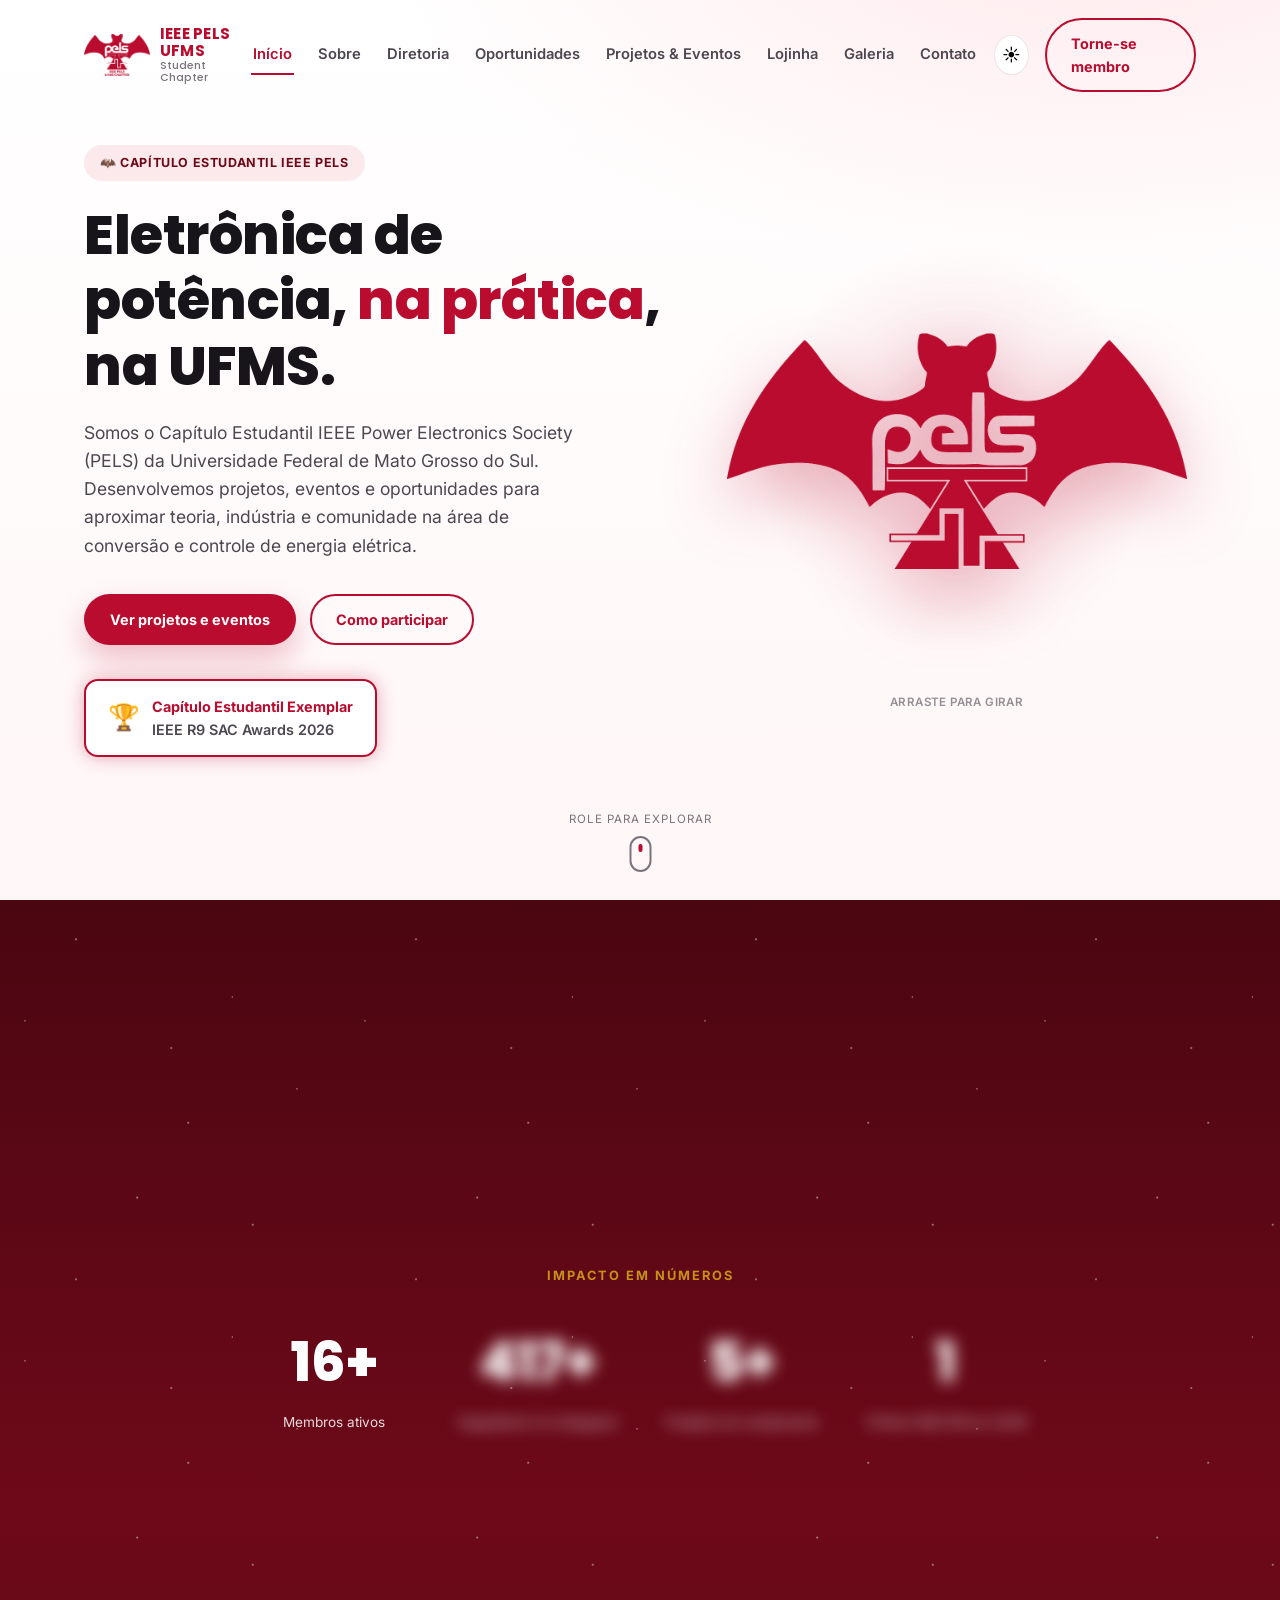
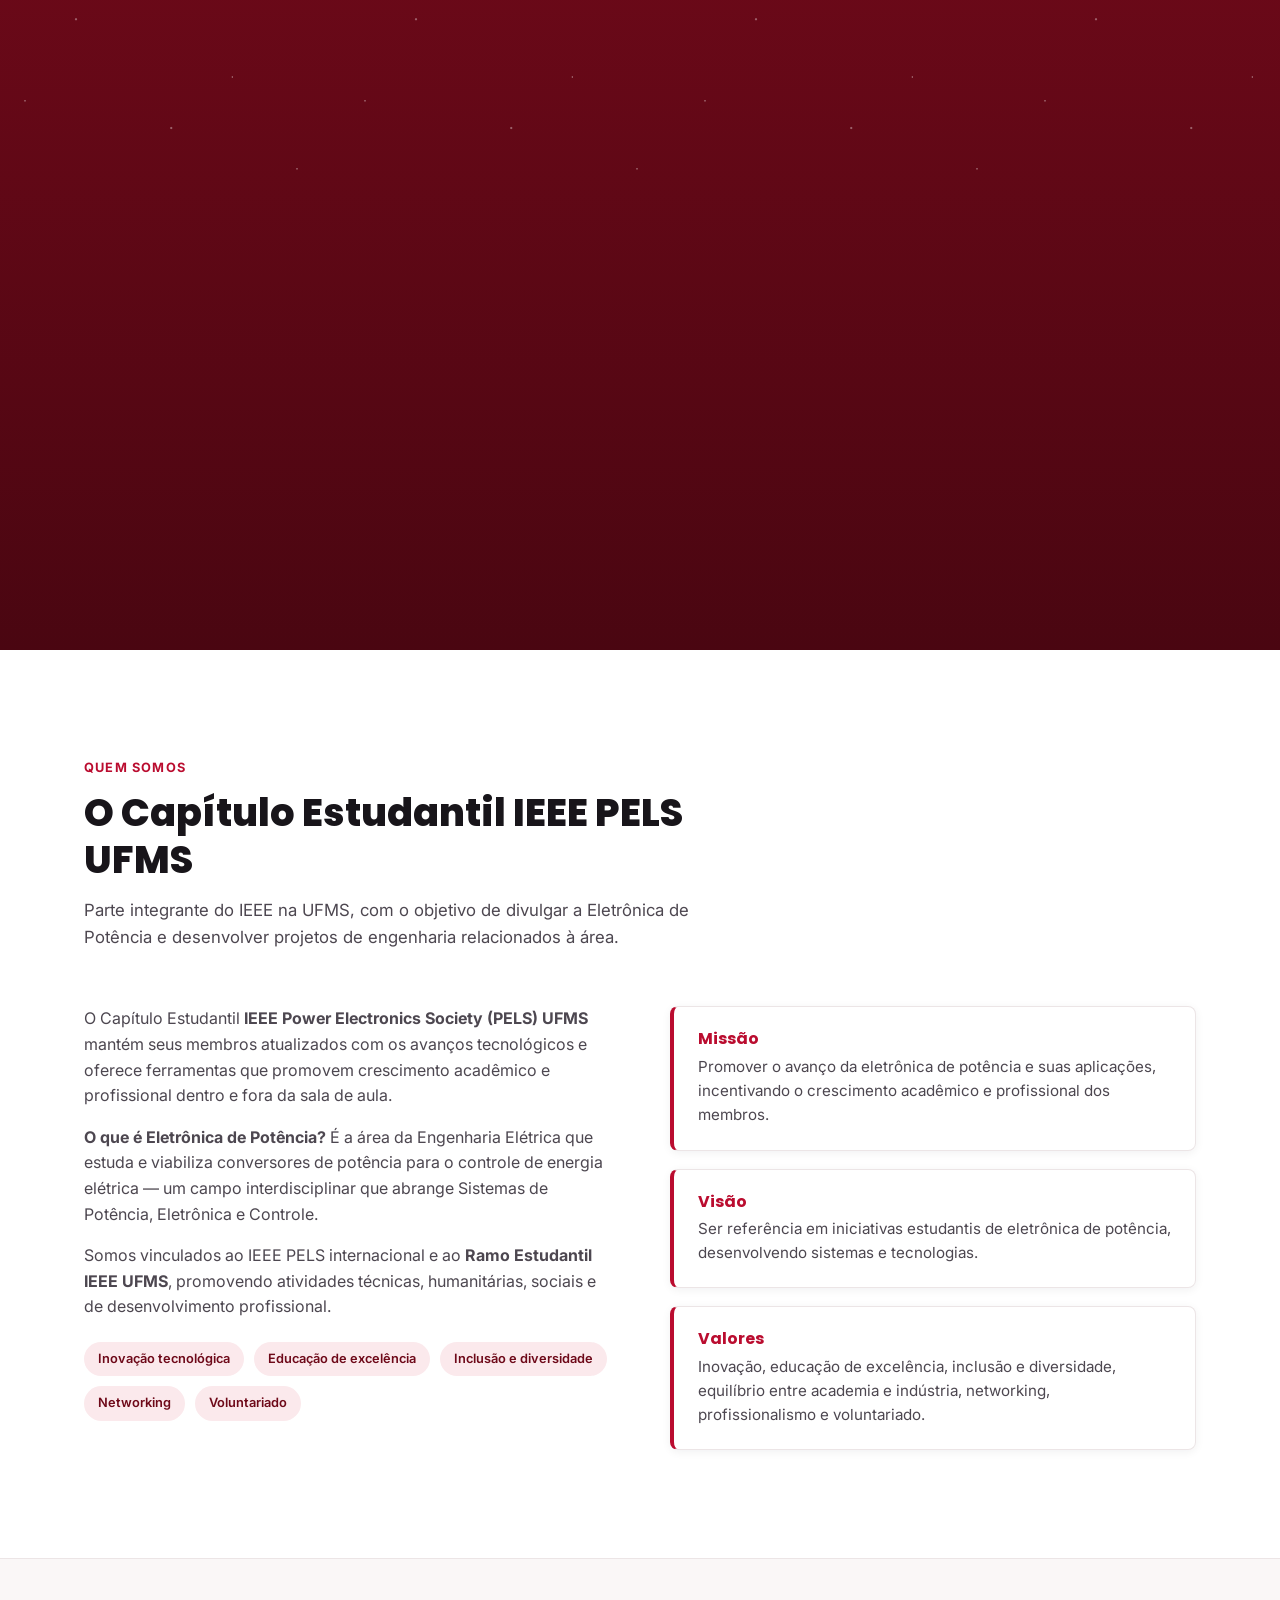
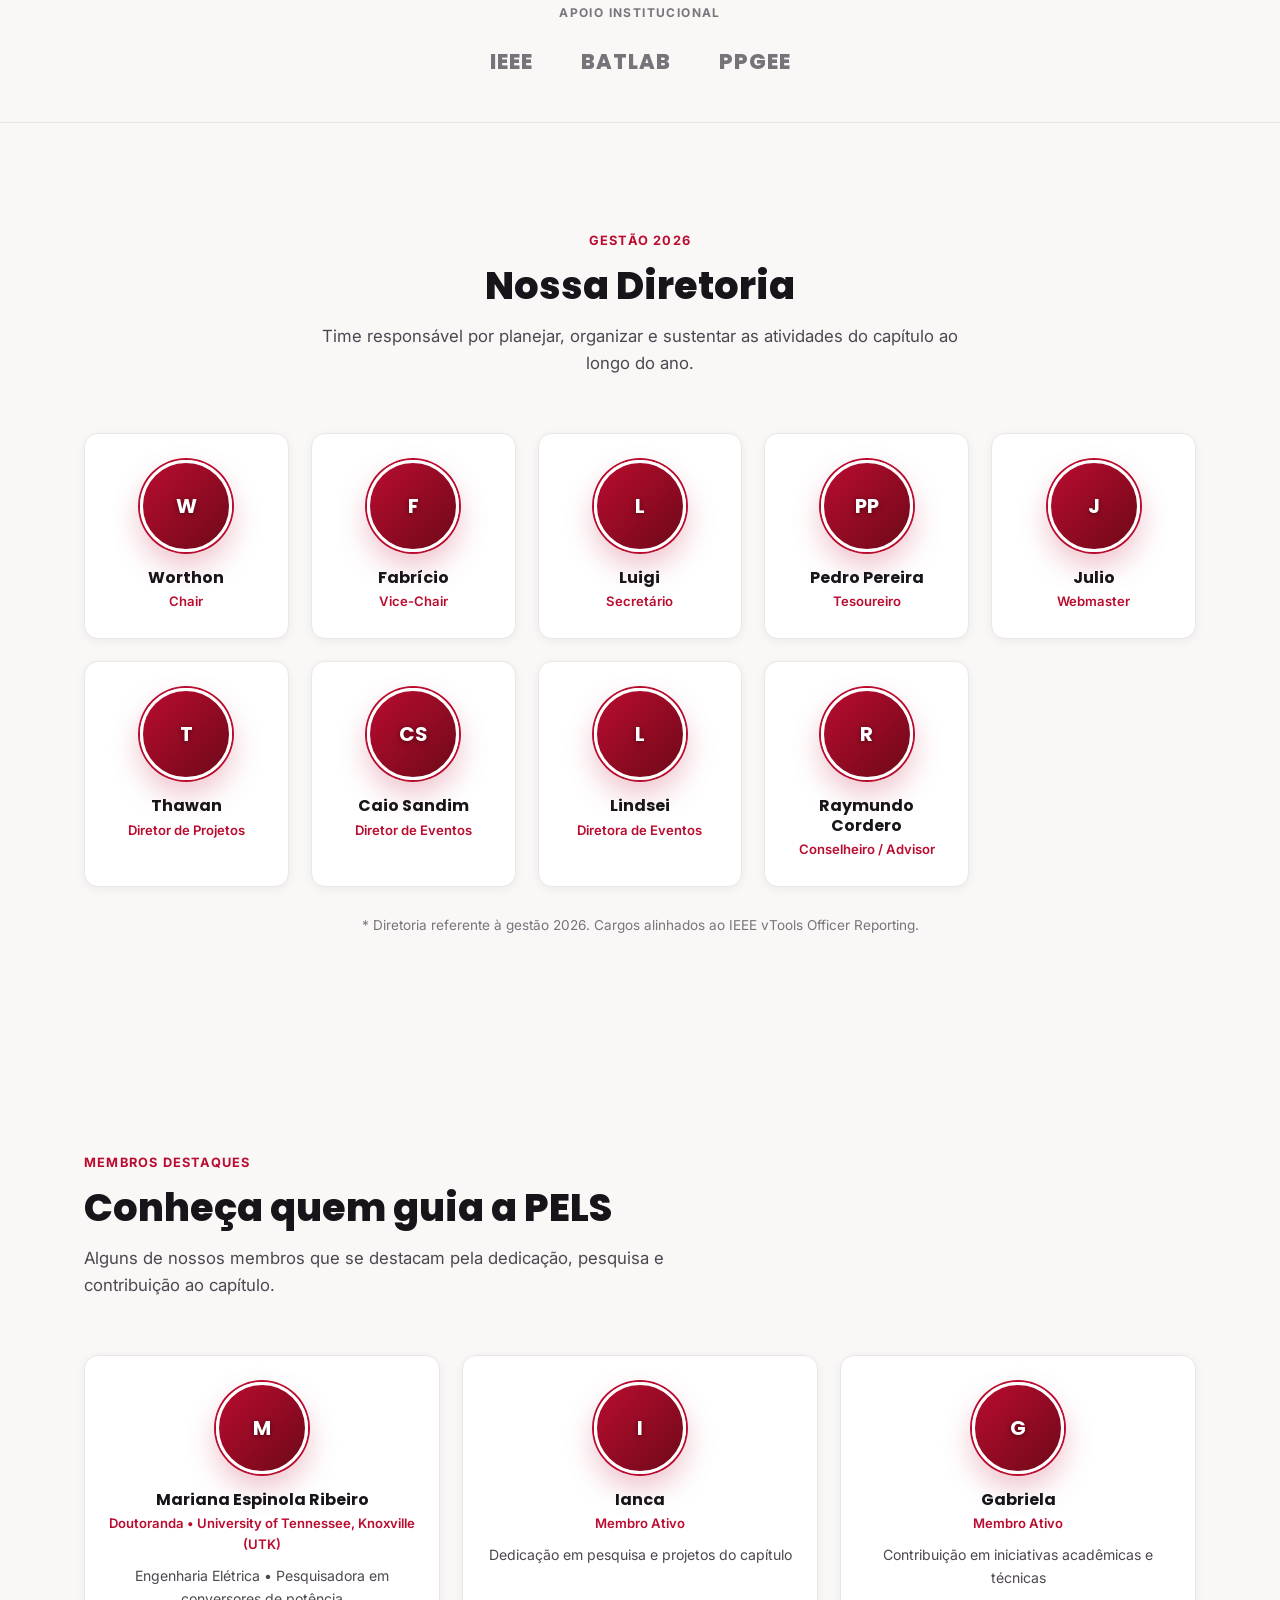
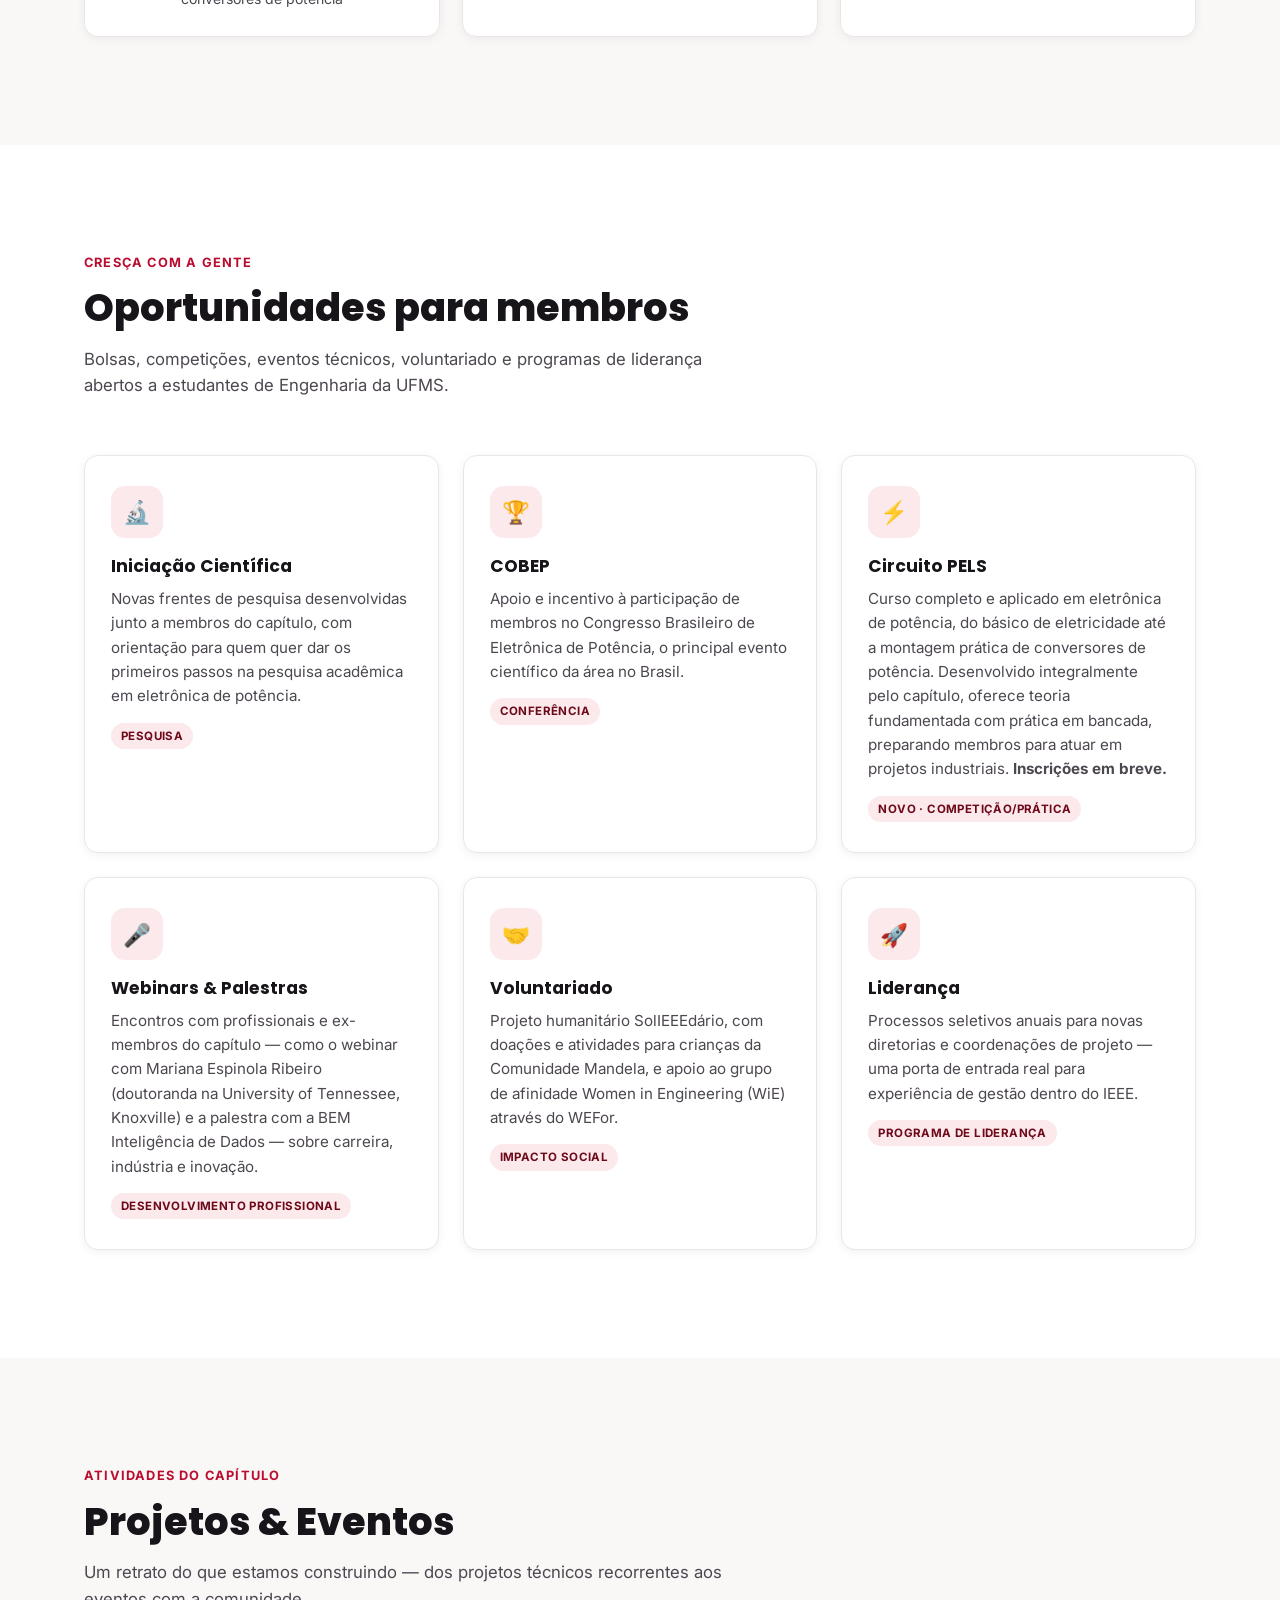
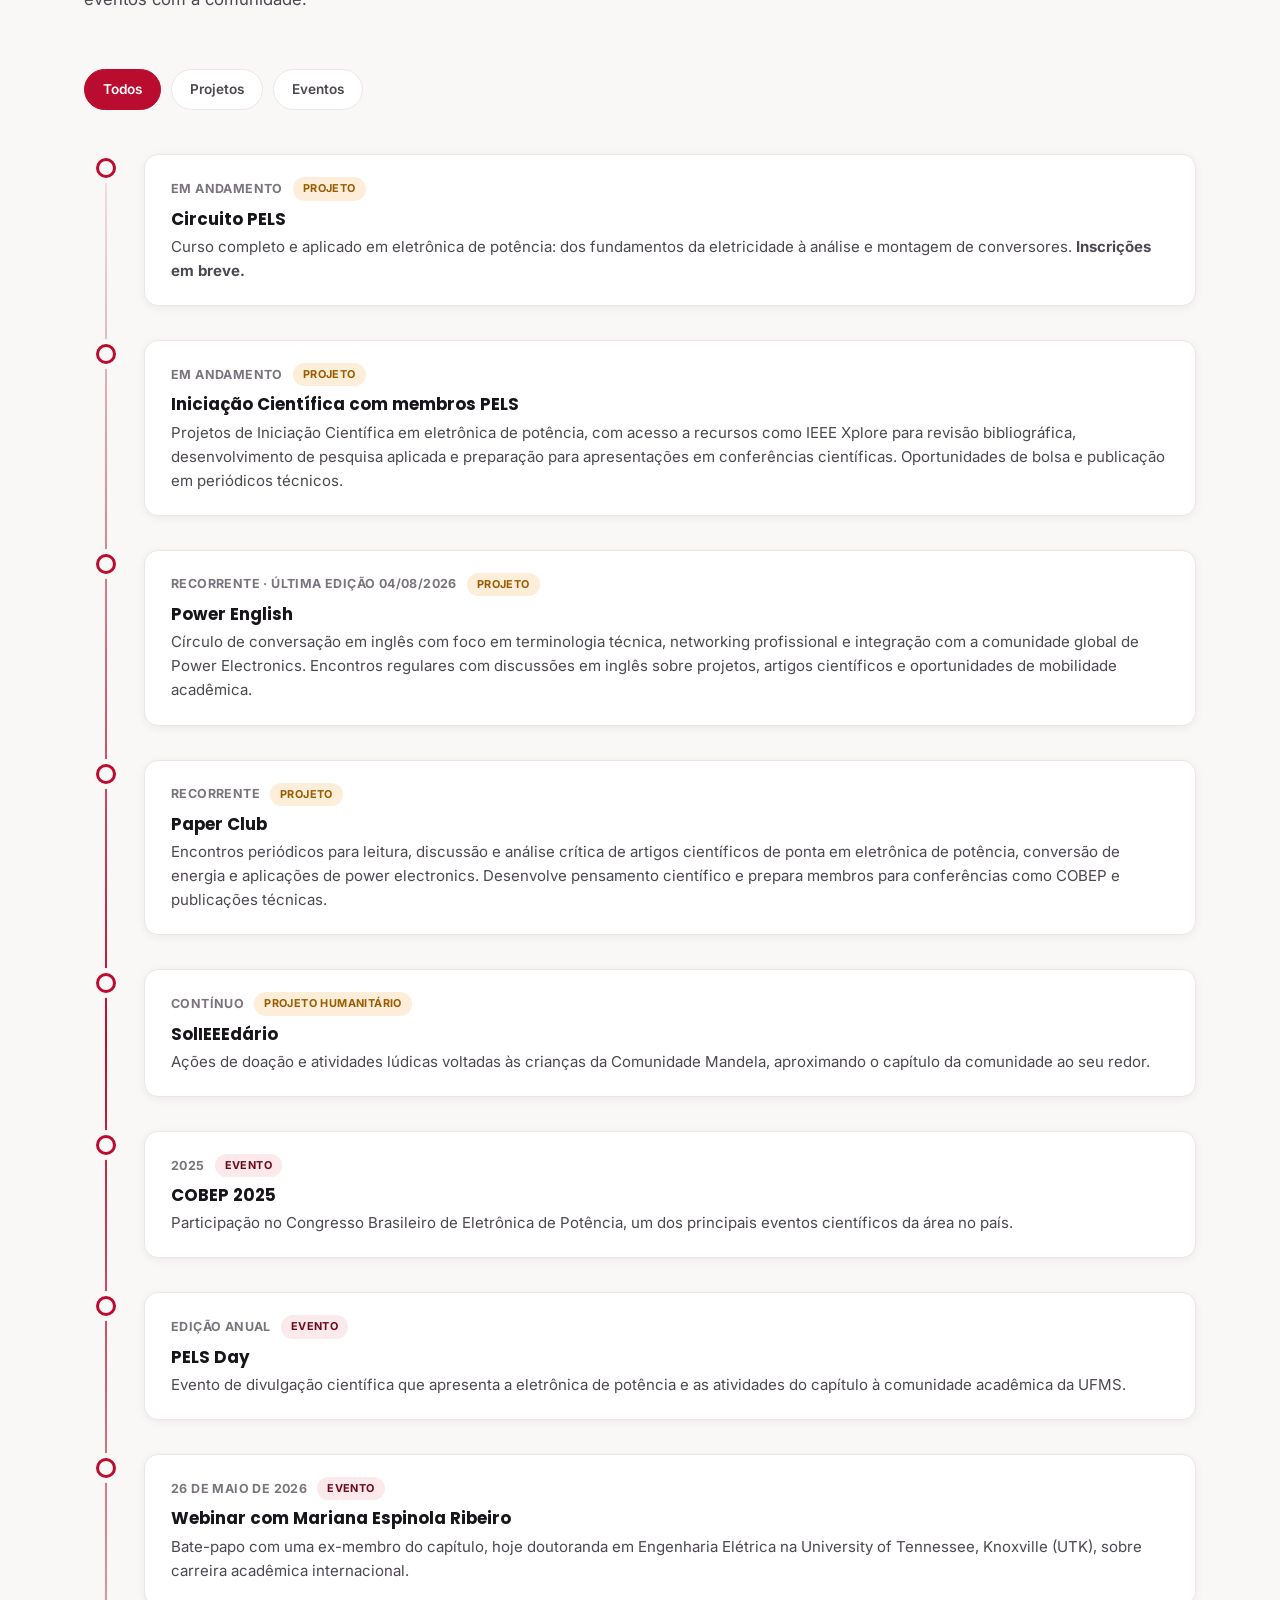
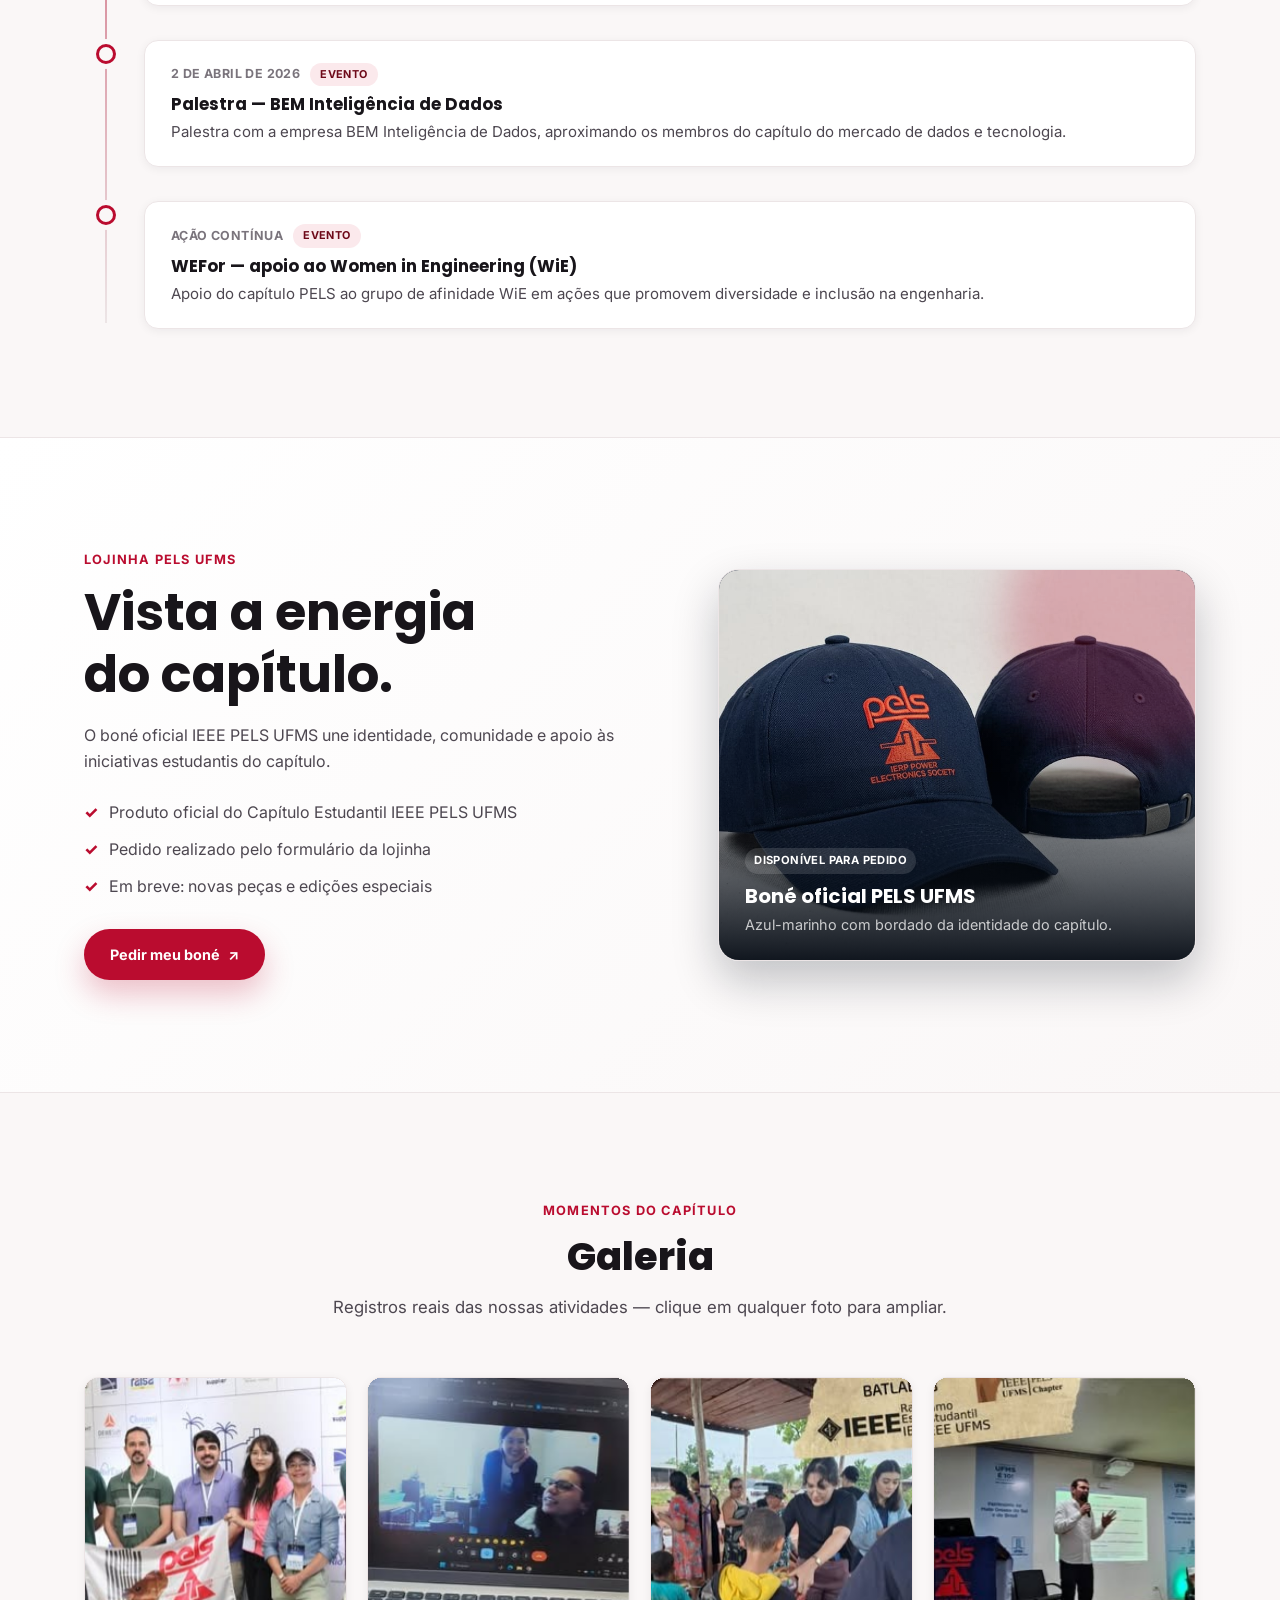
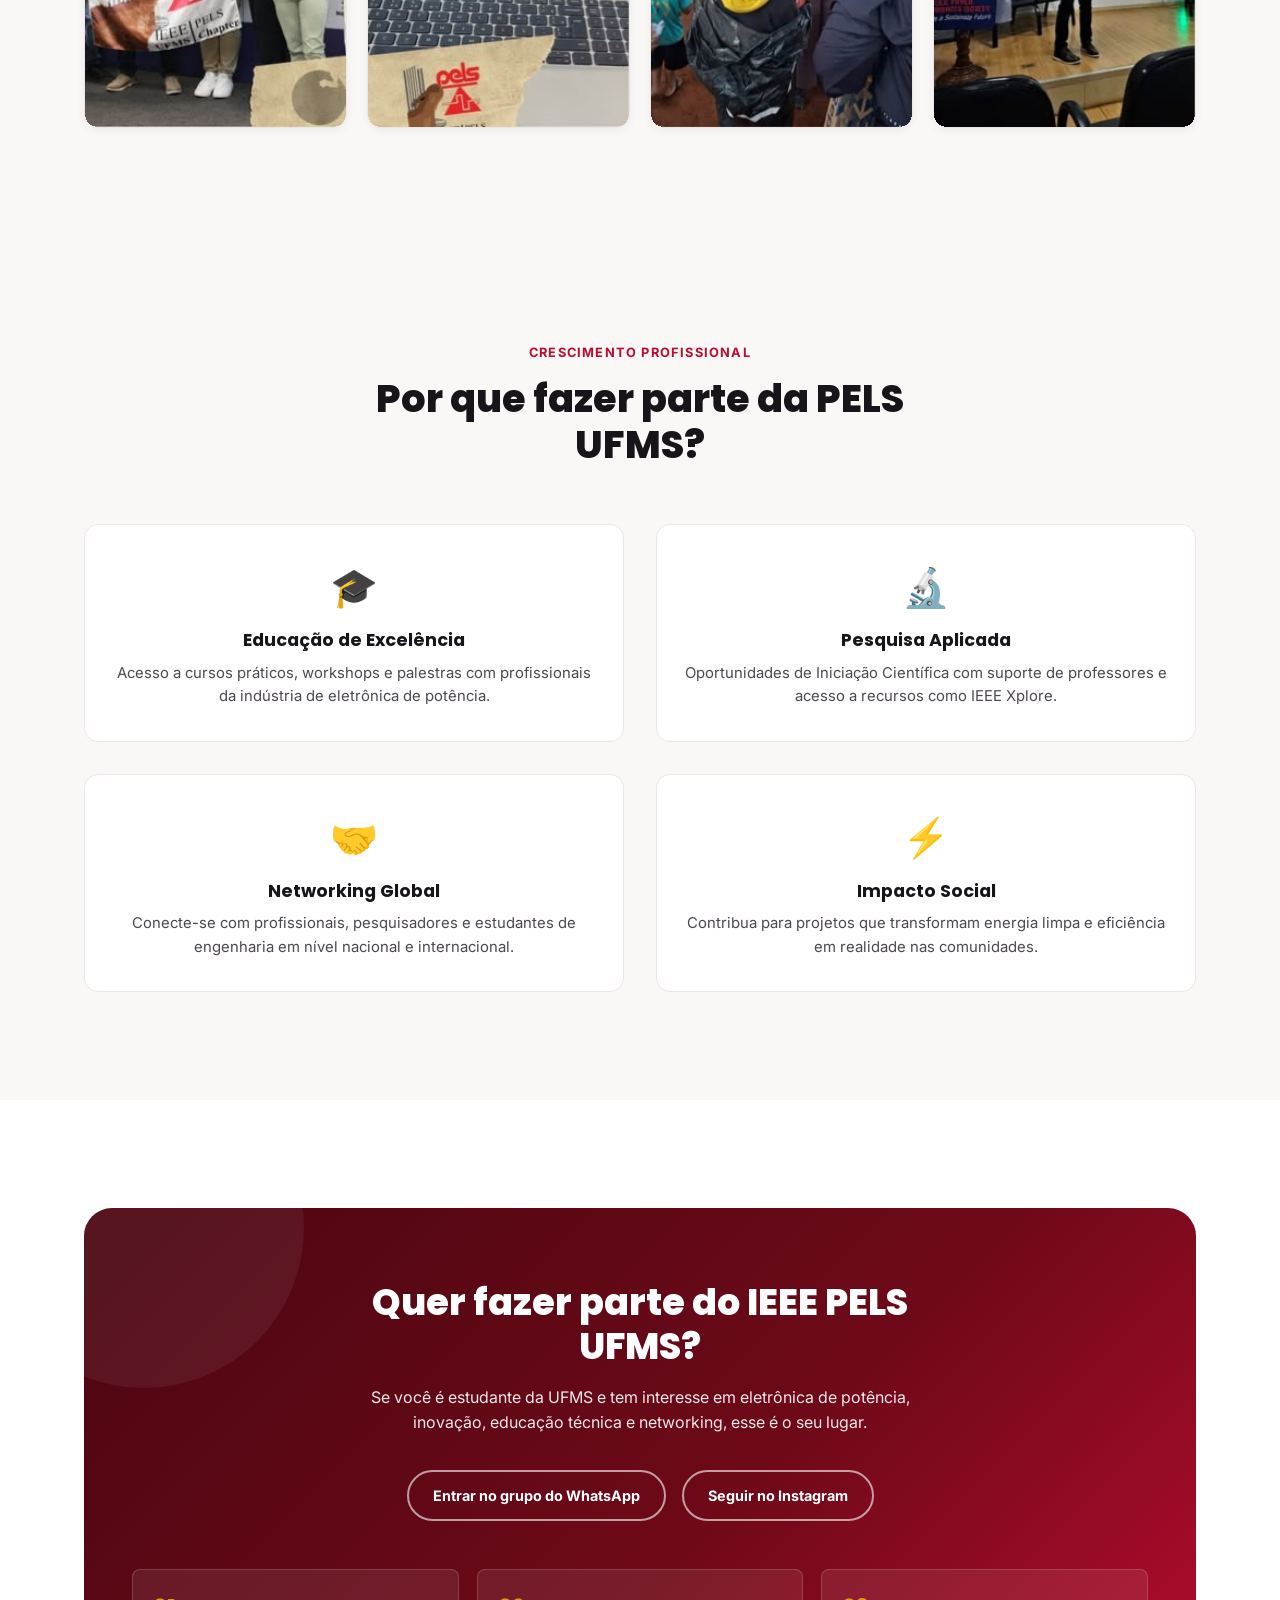
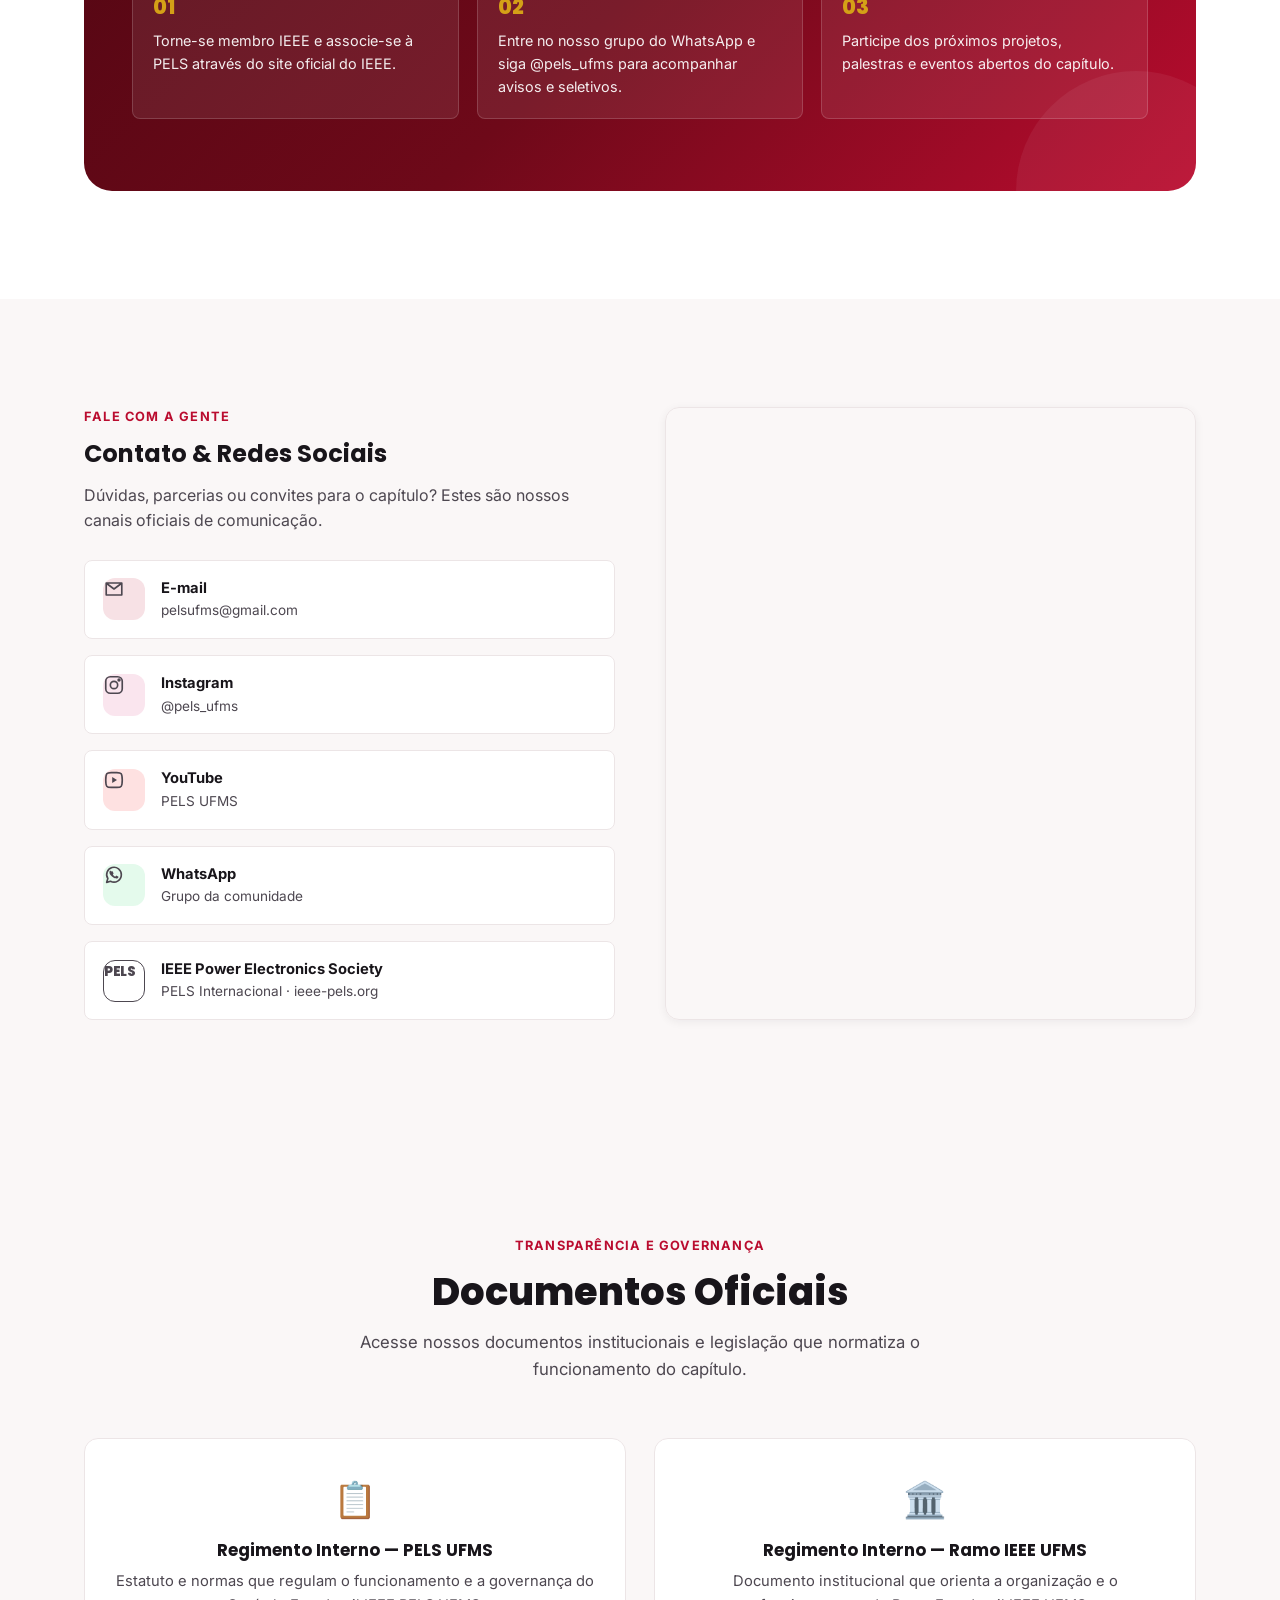
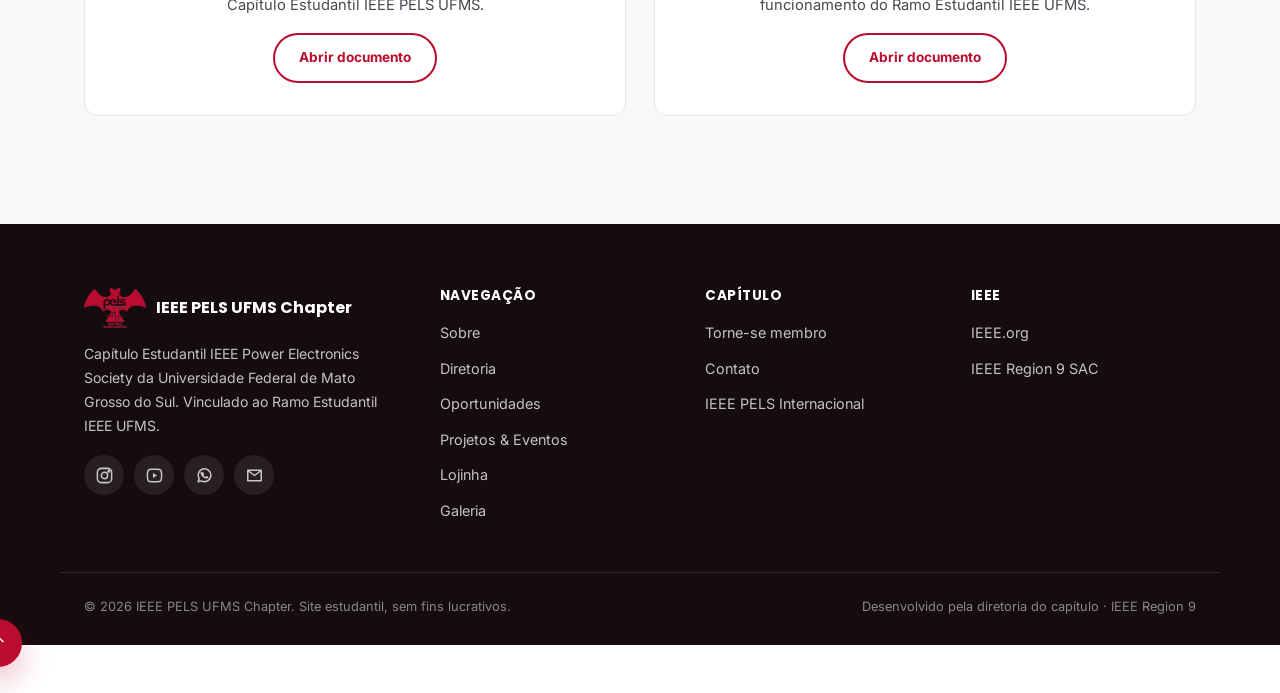
==== commit ccec5520: "6" ====
--- a/index.html
+++ b/index.html
@@ -531,10 +531,7 @@
         <a class="btn btn-primary" href="https://docs.google.com/forms/d/e/1FAIpQLScPpSZk8Nlu5Xvtdf27kaiB1F0Iyk7gcQQs08hyeswyXiyEWQ/viewform?usp=publish-editor" target="_blank" rel="noopener">Pedir meu boné <span aria-hidden="true">↗</span></a>
       </div>
       <article class="product-card reveal reveal-right" aria-label="Boné oficial IEEE PELS UFMS">
-        <div class="cap-illustration" aria-hidden="true">
-          <div class="cap-crown"><img src="assets/img/hero-mark-icon.png" alt=""></div>
-          <div class="cap-brim"></div>
-        </div>
+        <img class="product-photo" src="assets/img/products/bone-pels-ufms.jpeg" alt="Boné azul-marinho oficial PELS UFMS, visto pela frente e por trás" loading="lazy">
         <div class="product-info">
           <span class="product-status">Disponível para pedido</span>
           <h3>Boné oficial PELS UFMS</h3>
@@ -715,11 +712,11 @@
         <p>Estatuto e normas que regulam o funcionamento e a governança do Capítulo Estudantil IEEE PELS UFMS.</p>
         <a href="assets/docs/Regimento_Interno_PELS.pdf" target="_blank" rel="noopener" class="btn btn-outline" style="margin-top:16px;font-size:0.85rem;">Abrir documento</a>
       </article>
-      <article class="doc-card doc-card-pending">
+      <article class="doc-card">
         <span class="doc-icon">🏛️</span>
         <h3>Regimento Interno — Ramo IEEE UFMS</h3>
-        <p>Documento institucional do Ramo Estudantil IEEE UFMS. A versão oficial será incorporada assim que for disponibilizada pela diretoria do Ramo.</p>
-        <a href="https://www.instagram.com/ramo_ieee_ufms/" target="_blank" rel="noopener" class="btn btn-outline" style="margin-top:16px;font-size:0.85rem;">Acompanhar o Ramo IEEE UFMS</a>
+        <p>Documento institucional que orienta a organização e o funcionamento do Ramo Estudantil IEEE UFMS.</p>
+        <a href="assets/docs/Regimento_Interno_Ramo_UFMS.pdf" target="_blank" rel="noopener" class="btn btn-outline" style="margin-top:16px;font-size:0.85rem;">Abrir documento</a>
       </article>
     </div>
   </div>
--- a/css/style.css
+++ b/css/style.css
@@ -1324,3 +1324,37 @@
 @media (max-width: 480px) {
   .stats-grid { grid-template-columns: 1fr 1fr; }
 }
+
+/* ---------- Correções de mídia e ícones ---------- */
+.product-photo {
+  position: absolute;
+  inset: 0;
+  width: 100%;
+  height: 100%;
+  object-fit: cover;
+  object-position: center;
+  opacity: .94;
+  transition: transform .6s var(--ease);
+}
+.product-card:hover .product-photo { transform: scale(1.045); }
+.product-card::before {
+  content: '';
+  position: absolute;
+  inset: 38% 0 0;
+  z-index: 2;
+  background: linear-gradient(transparent, rgba(4, 10, 19, .94));
+}
+.contact-item > span:not(.contact-icon) {
+  display: block;
+  font-size: .85rem;
+  color: var(--ink-soft);
+}
+.contact-item > span:not(.contact-icon) strong {
+  display: block;
+  font-size: .92rem;
+  color: var(--ink);
+}
+.contact-icon-email { color: #ba0c2f; background: rgba(186, 12, 47, .12); }
+.contact-icon-instagram { color: #d62976; background: rgba(214, 41, 118, .12); }
+.contact-icon-youtube { color: #f20d0d; background: rgba(242, 13, 13, .12); }
+.contact-icon-whatsapp { color: #25d366; background: rgba(37, 211, 102, .12); }
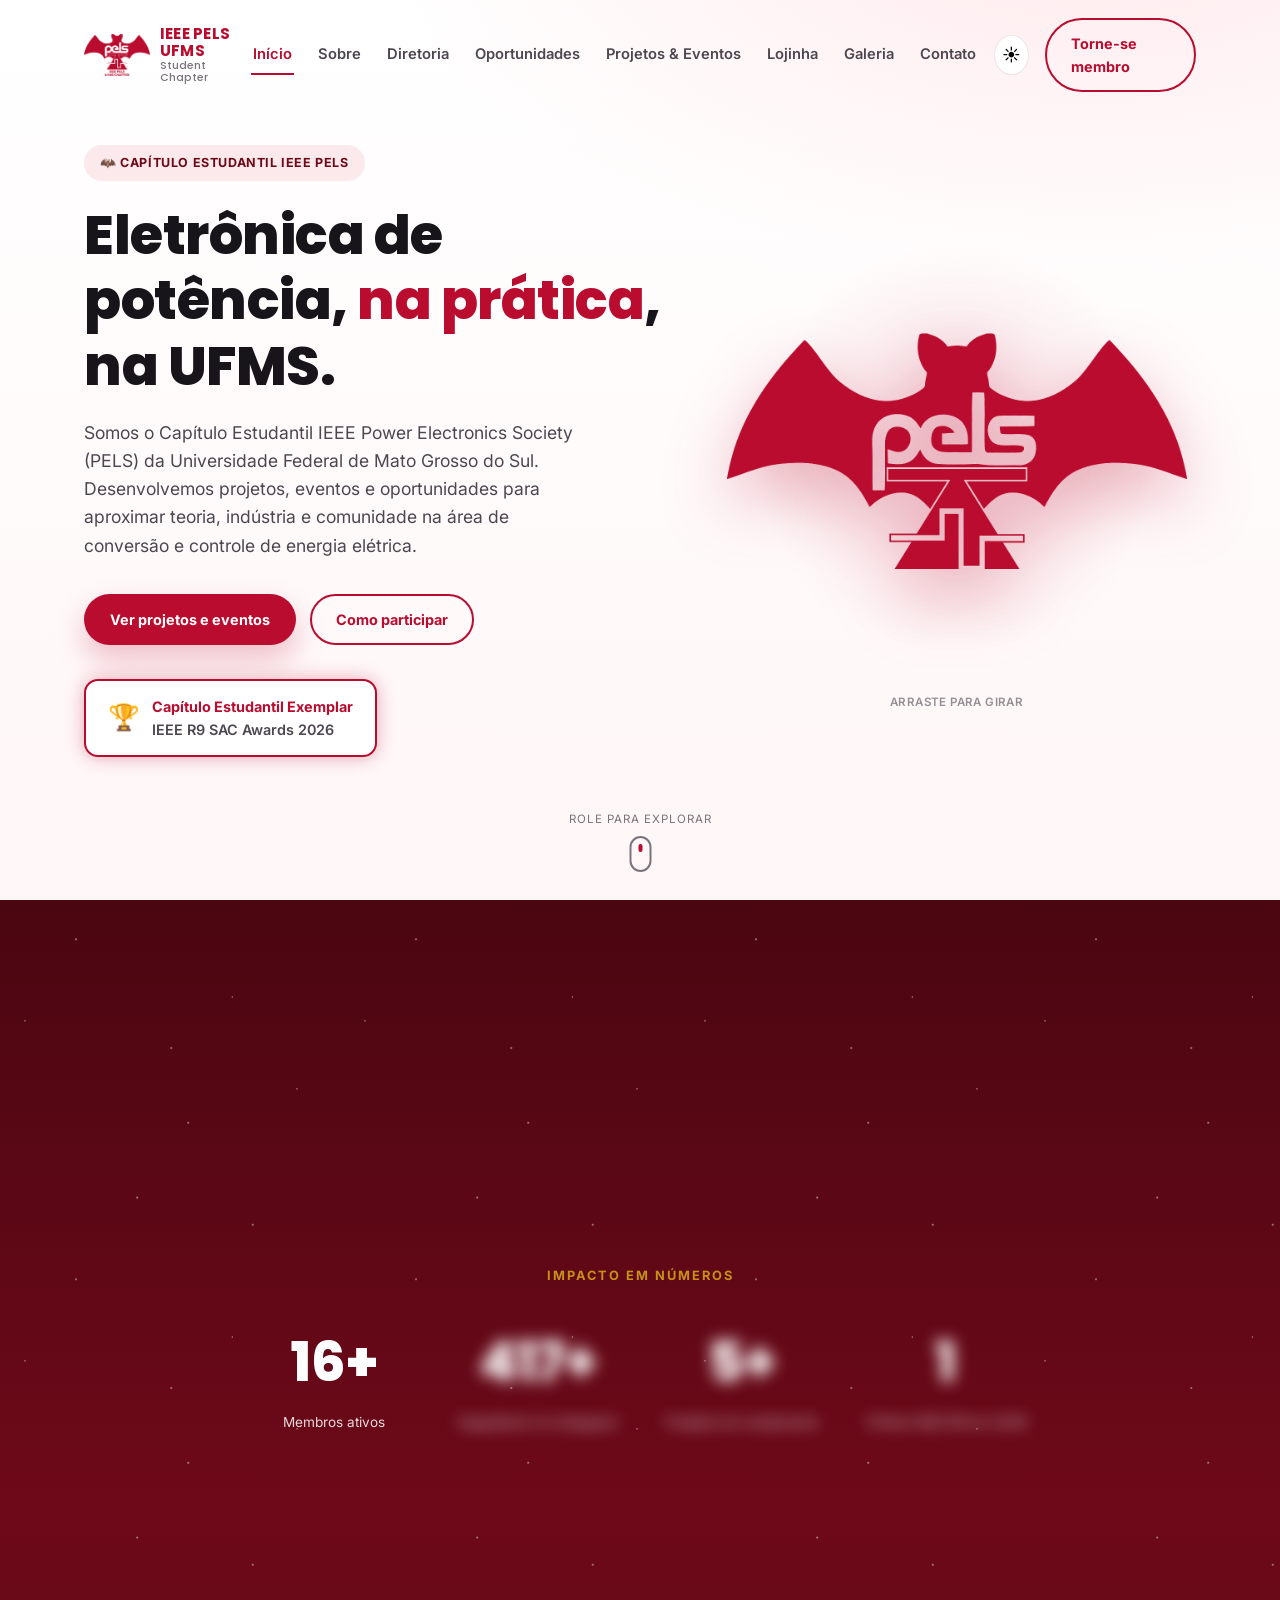
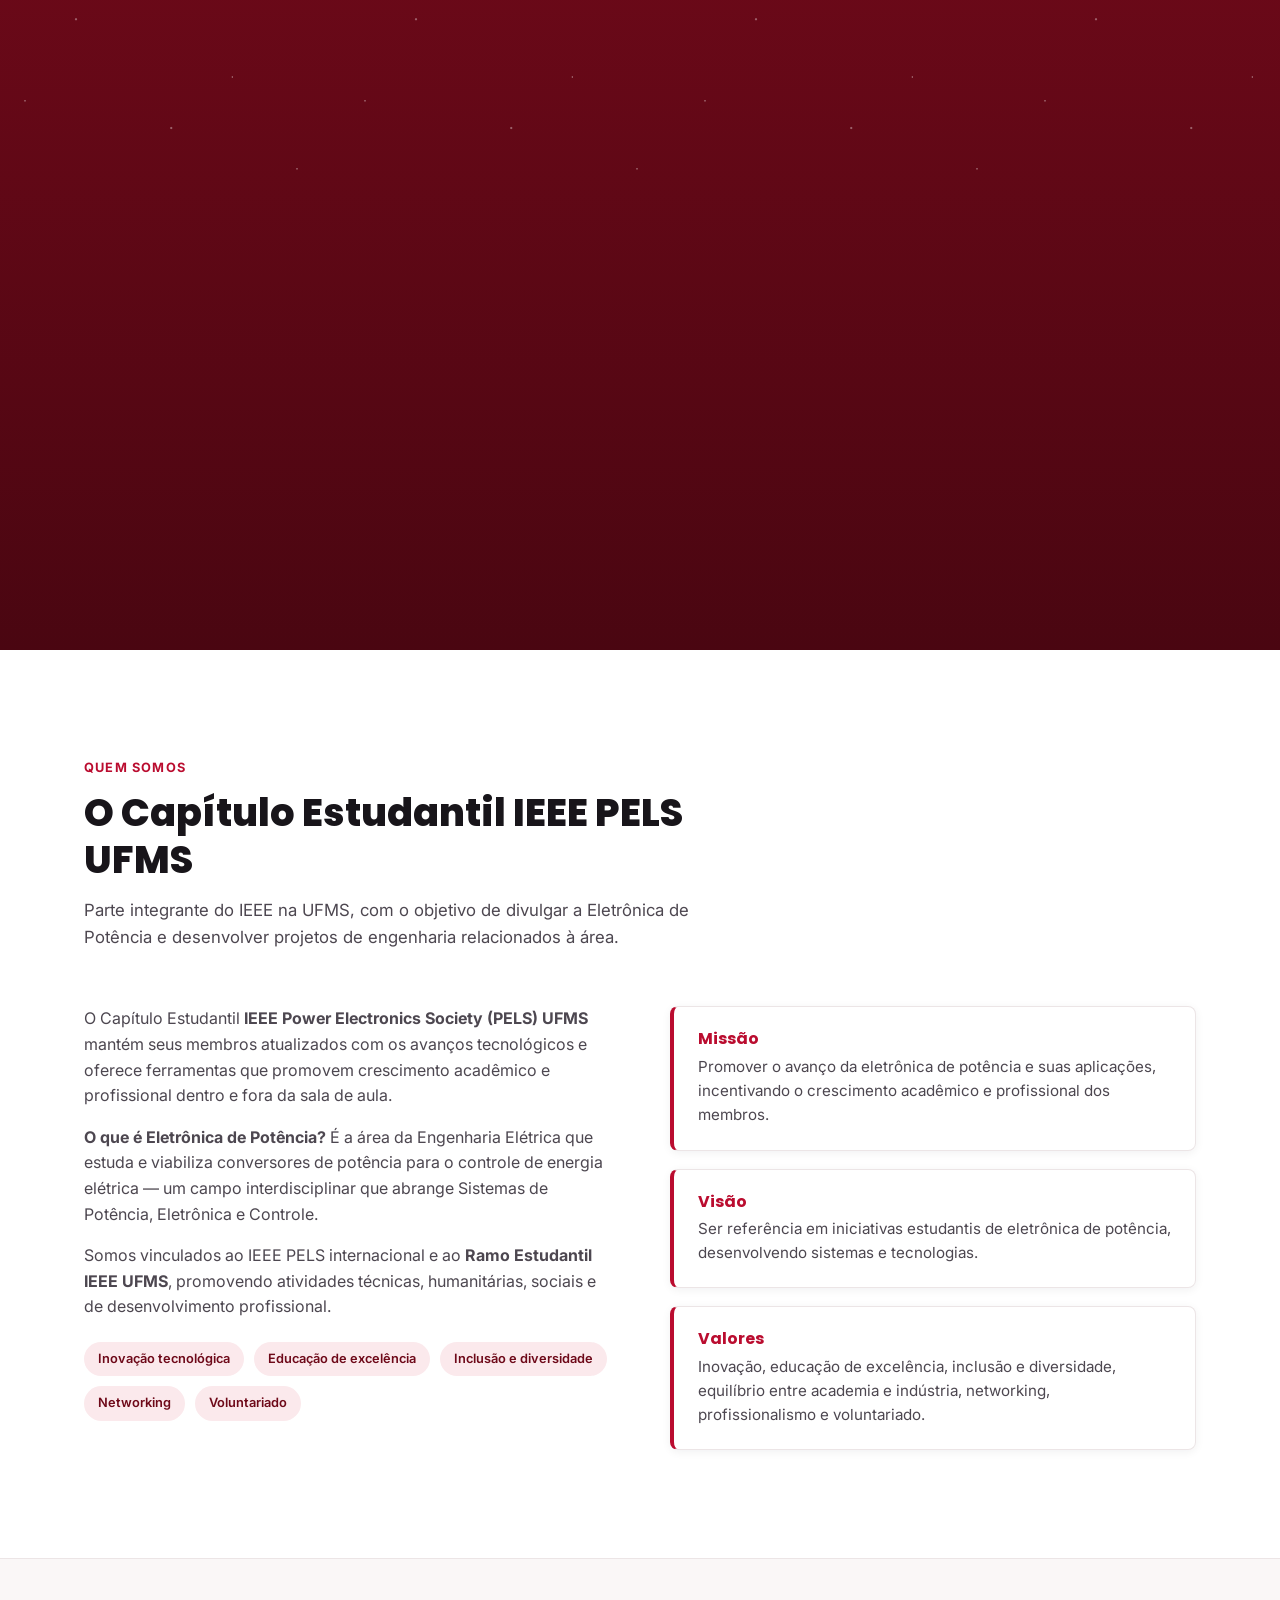
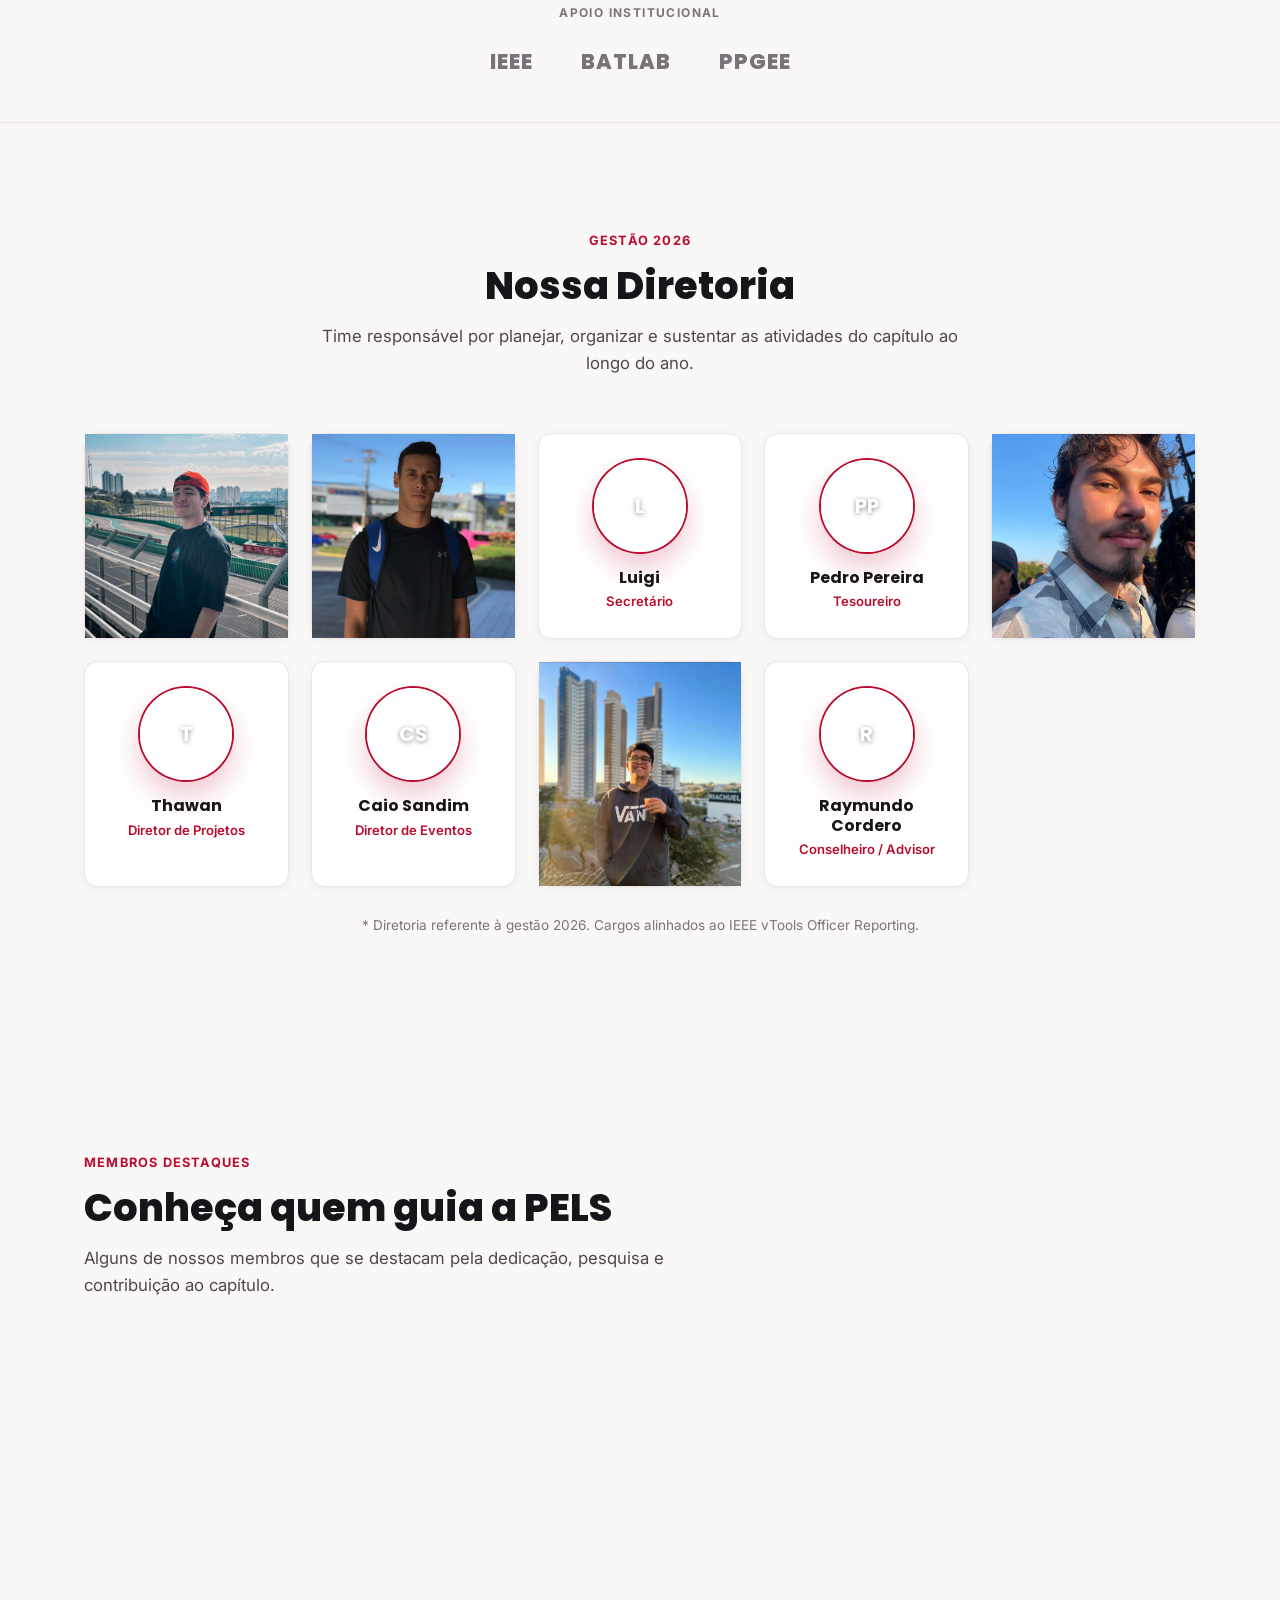
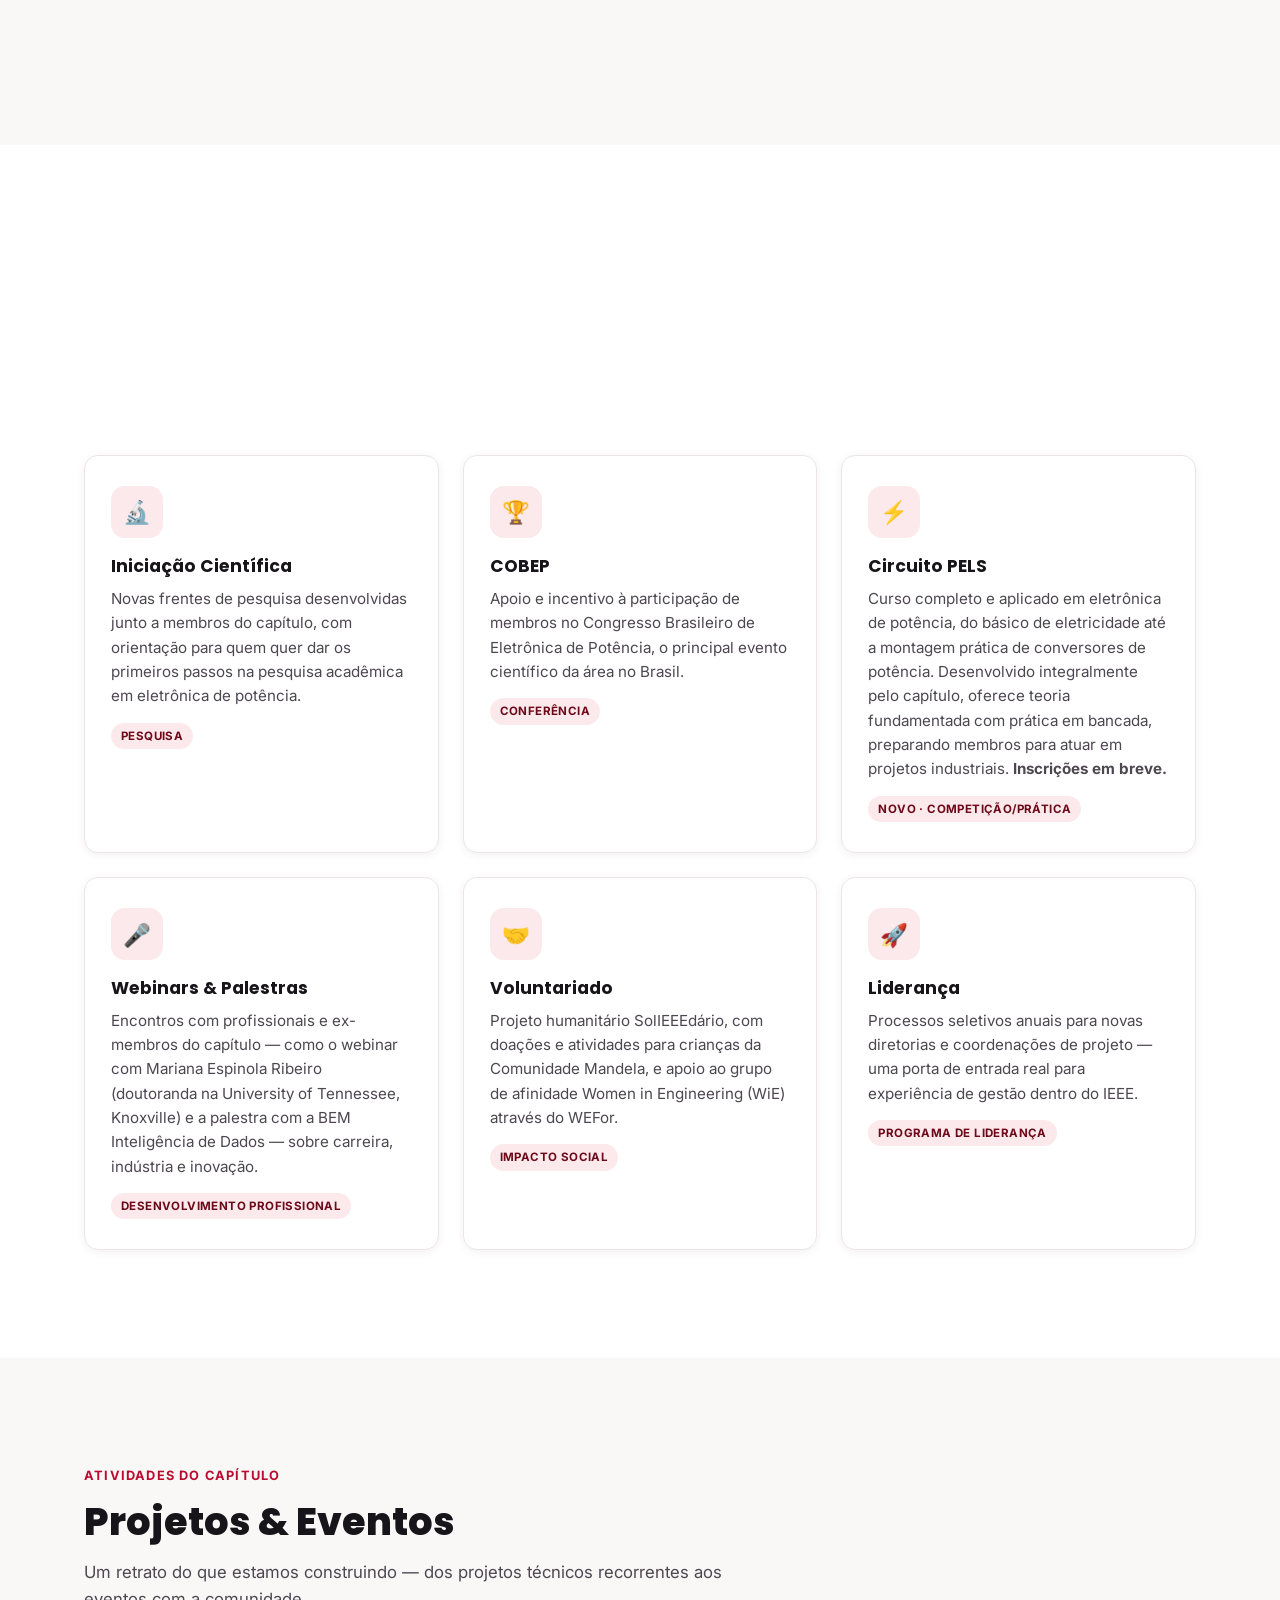
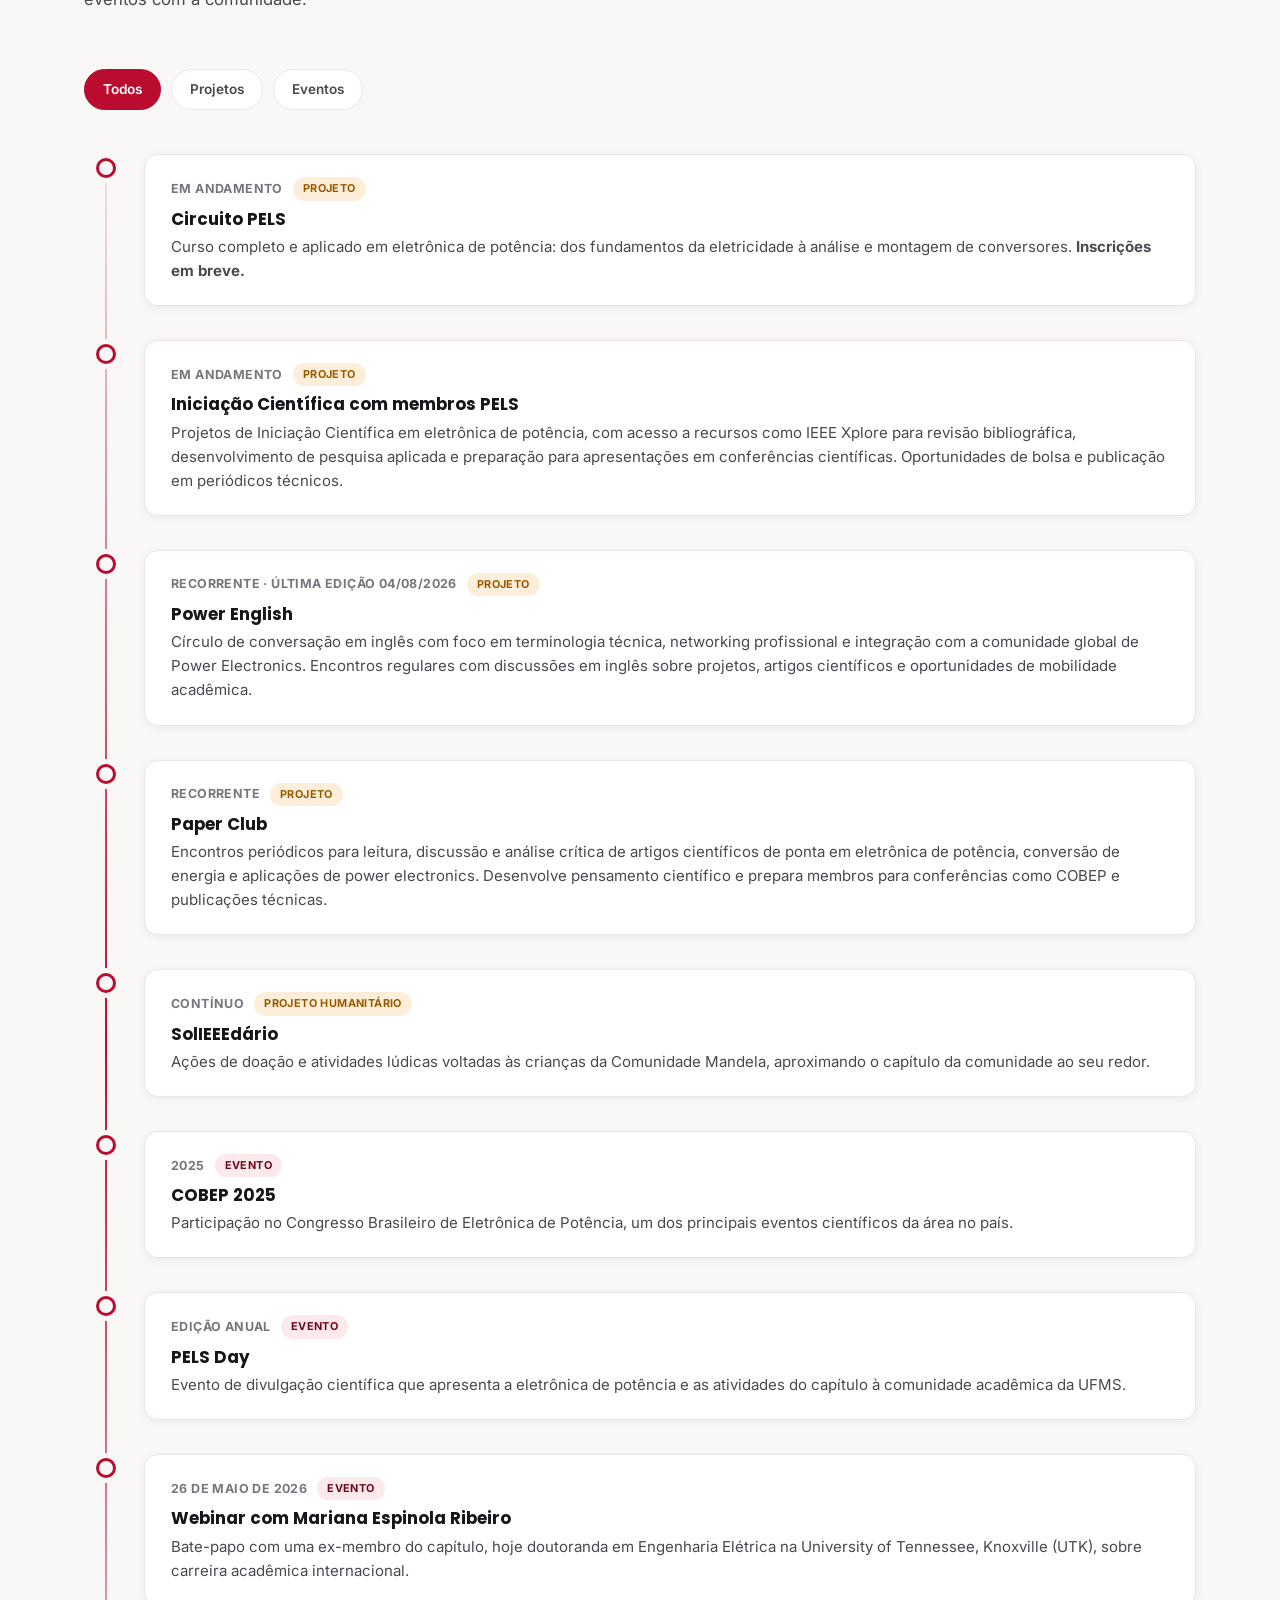
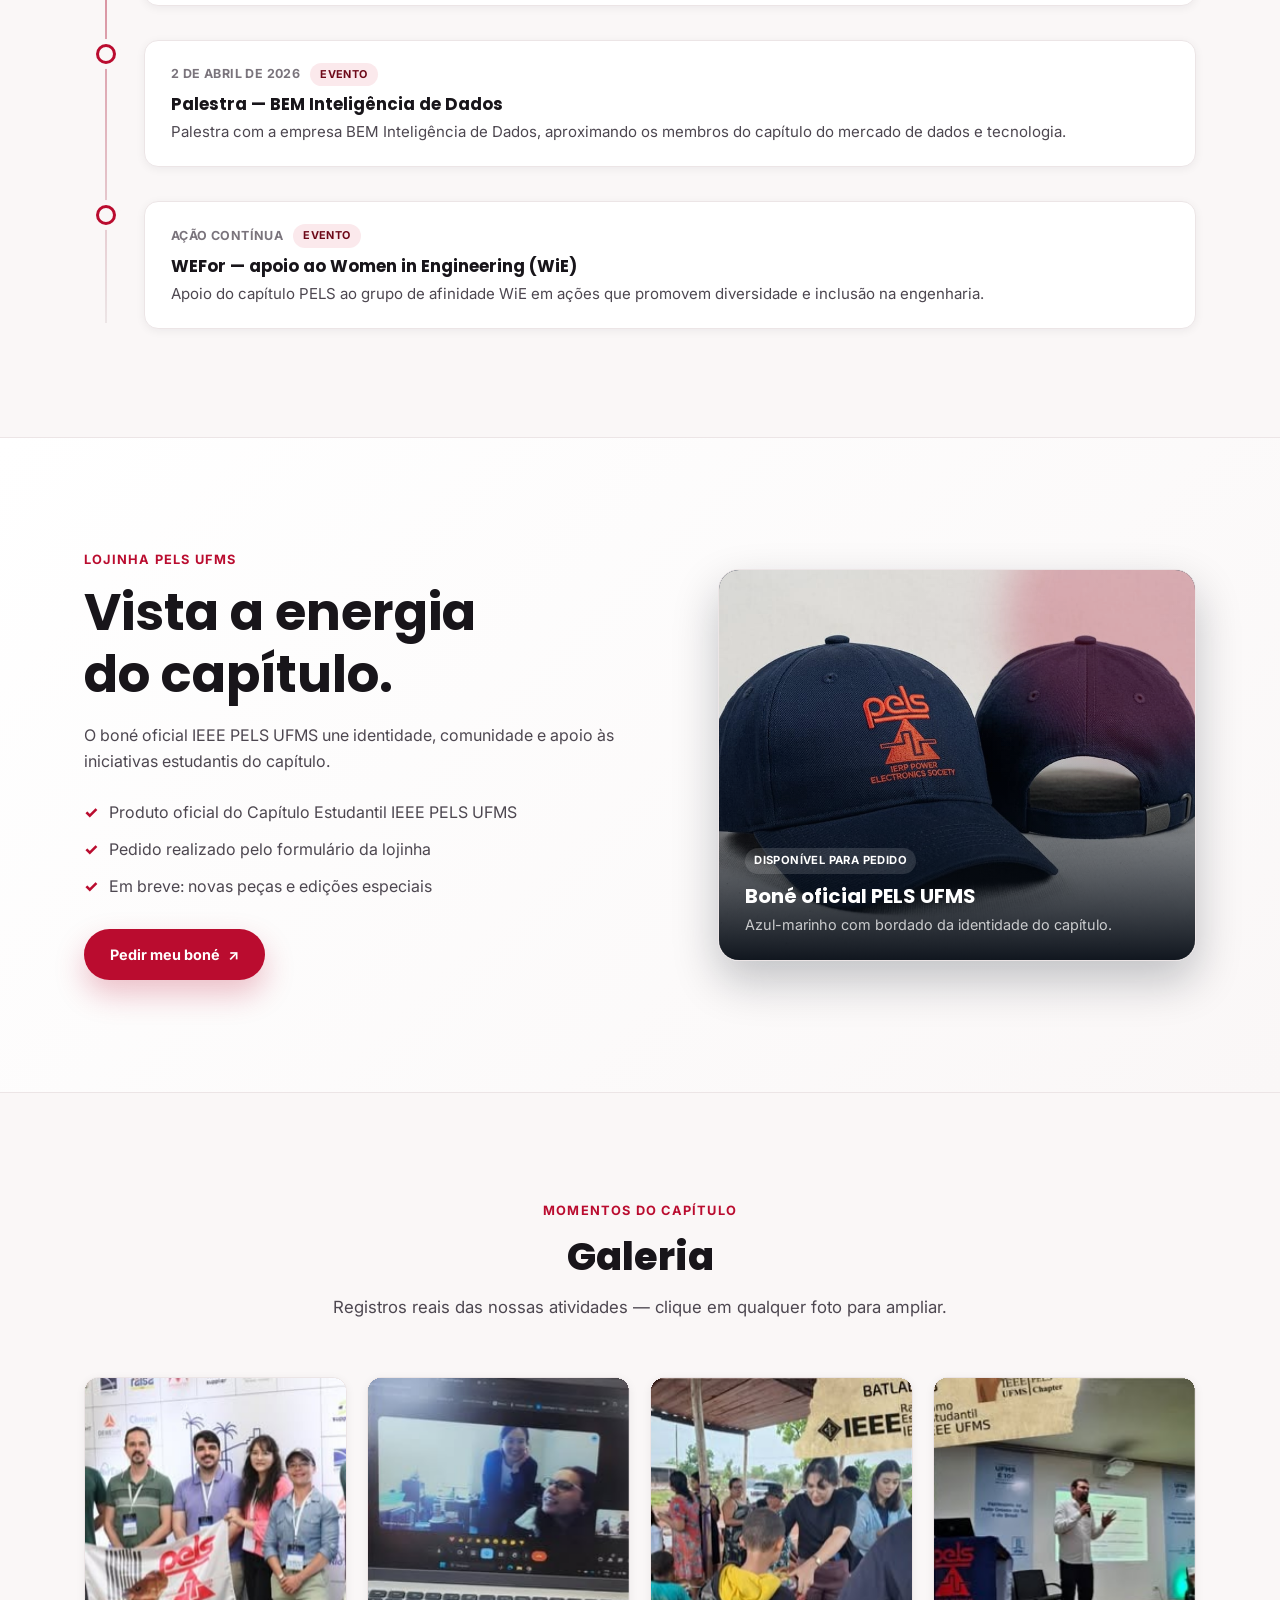
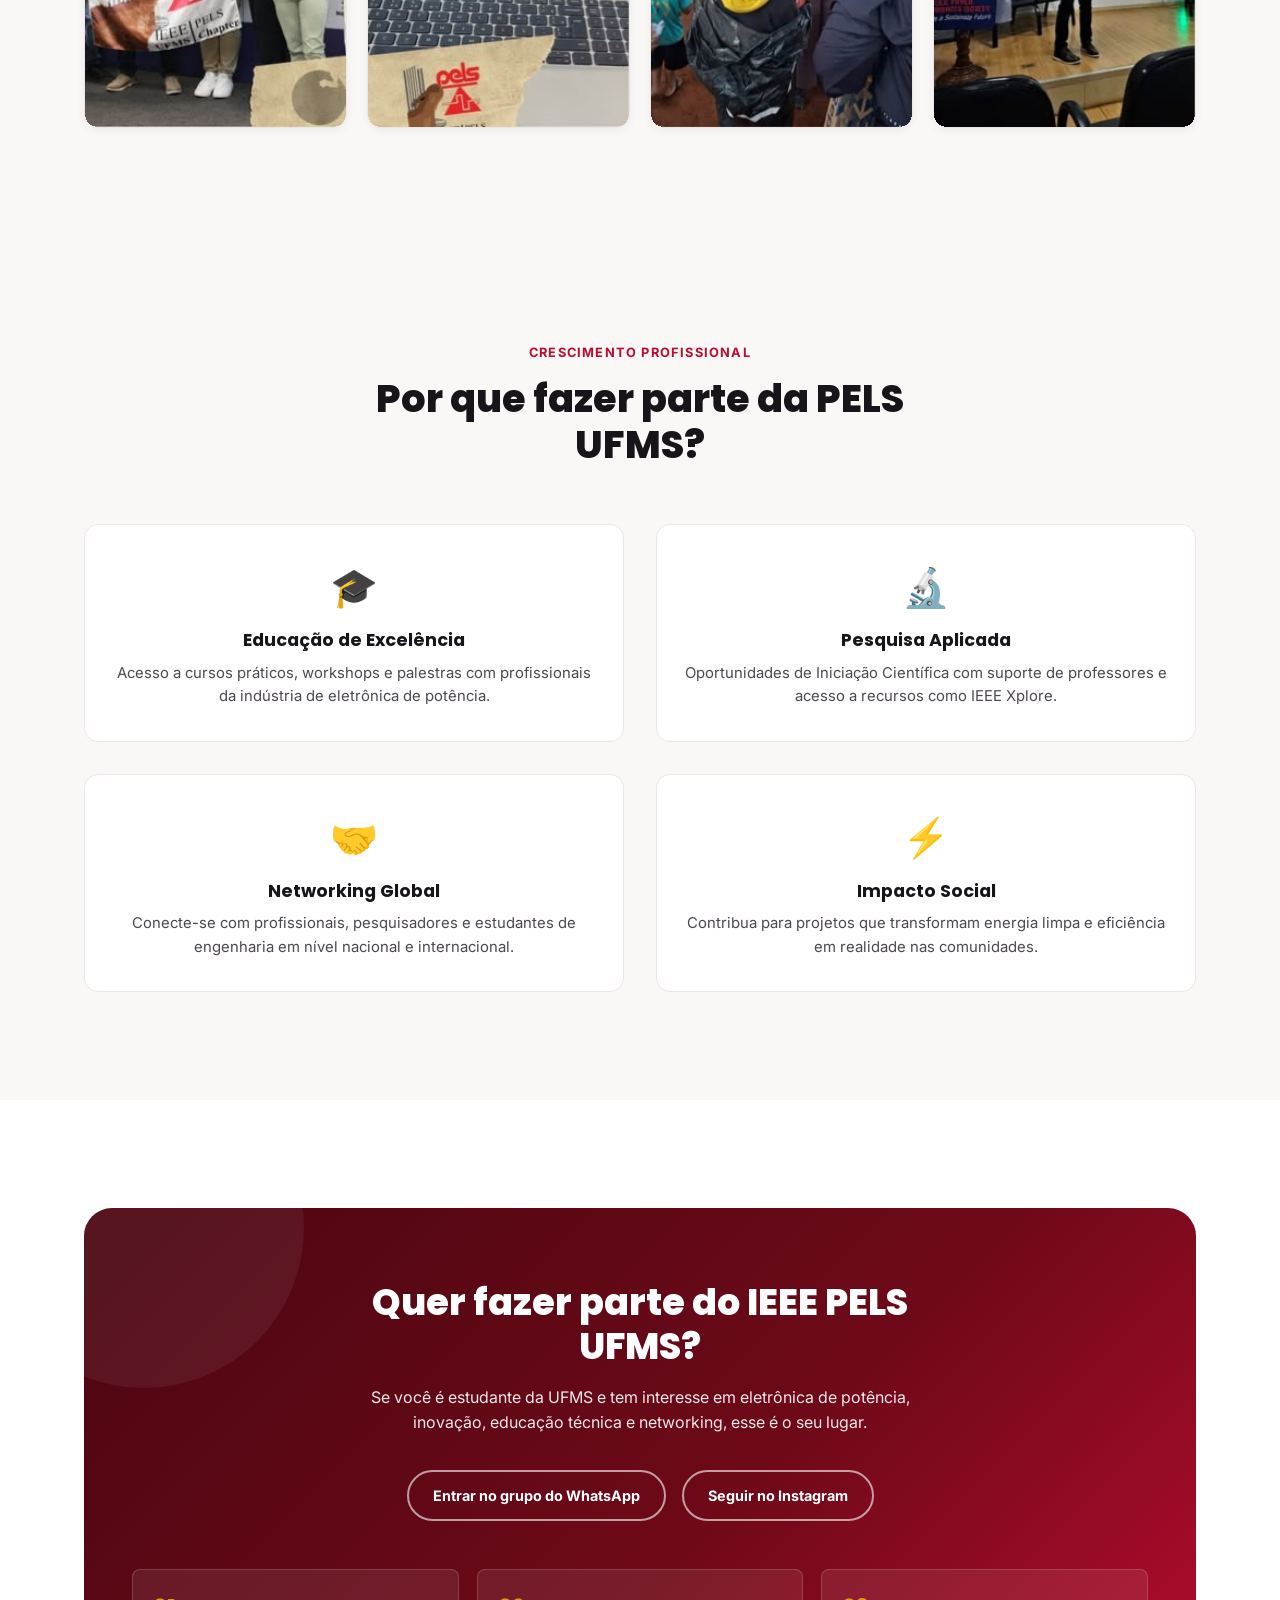
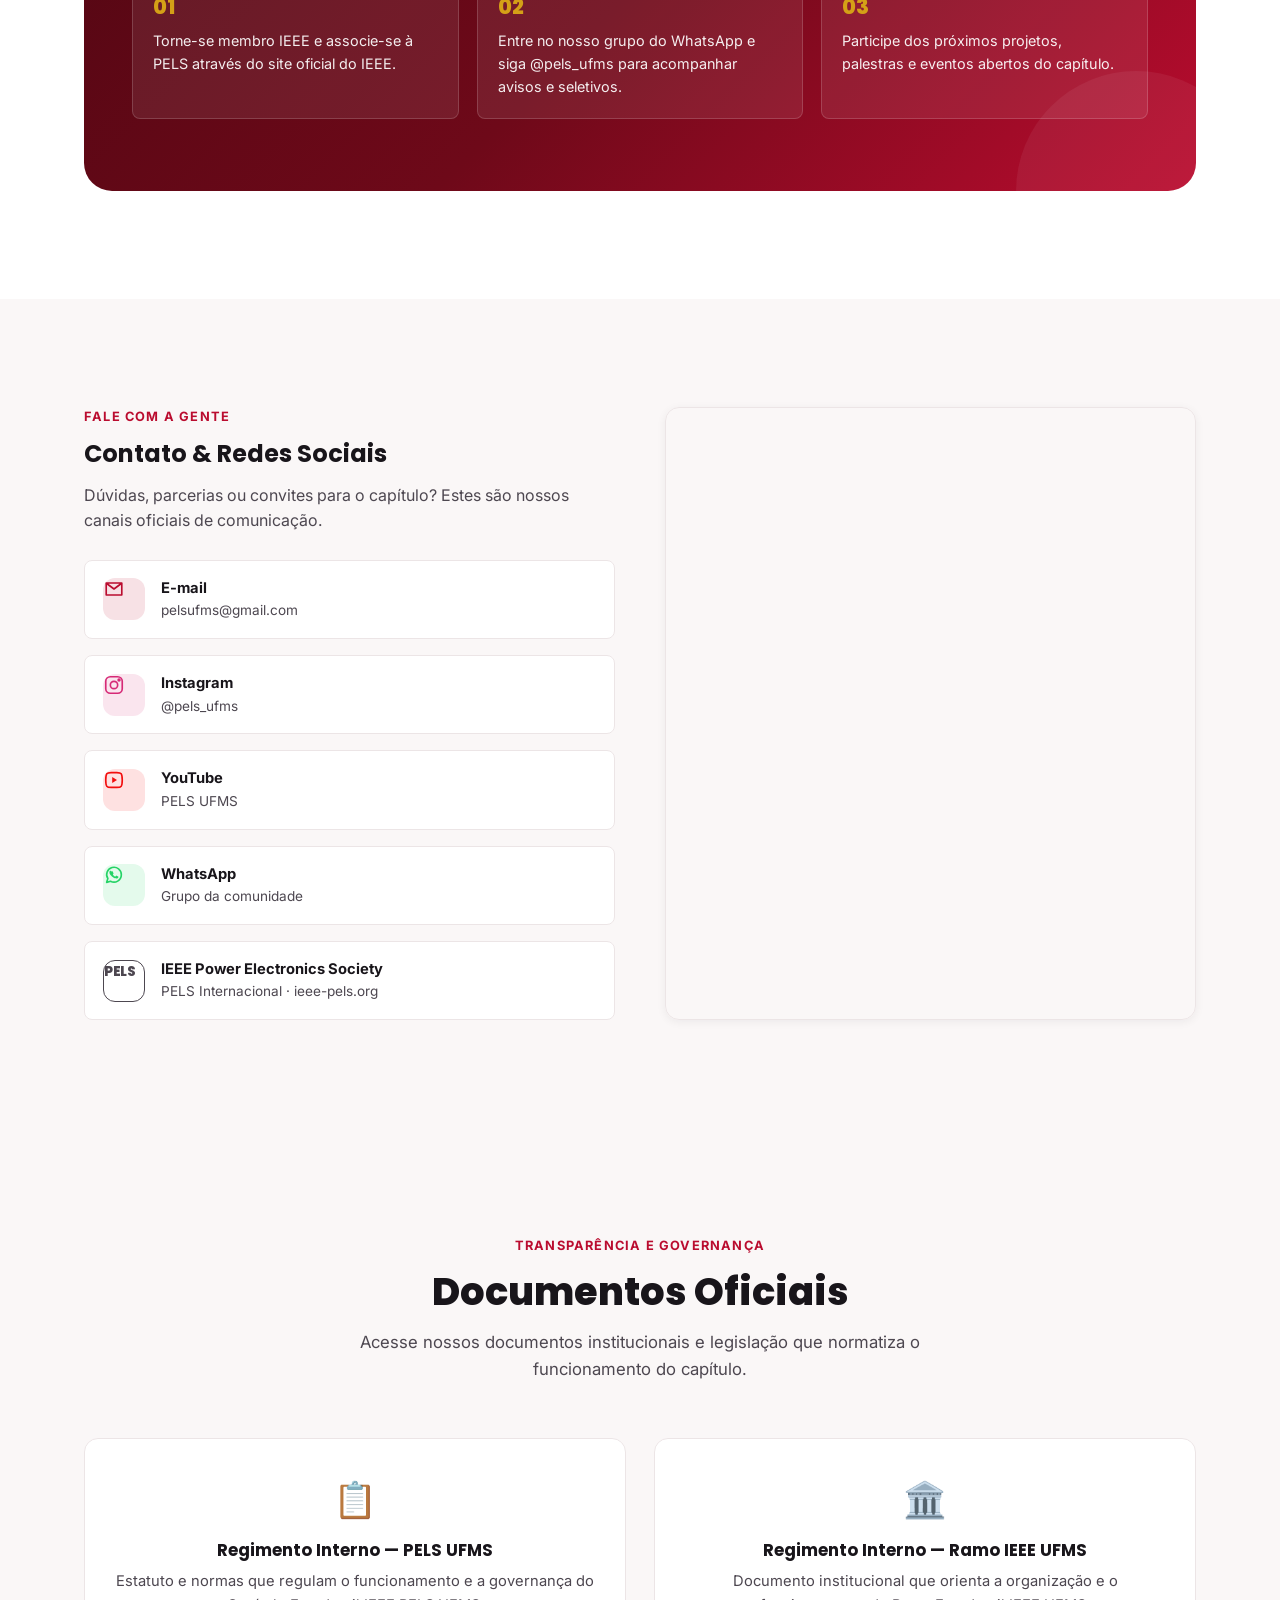
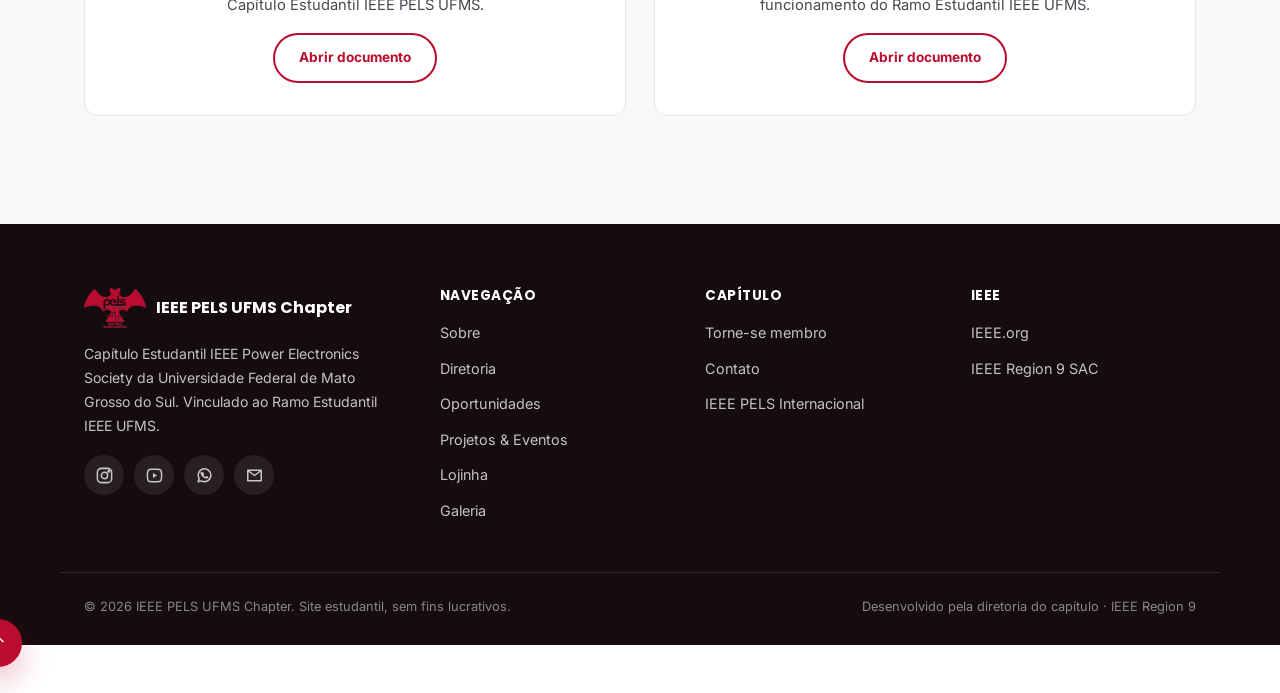
==== commit 0e0d1171: "Add files via upload" ====
--- a/index.html
+++ b/index.html
@@ -226,47 +226,47 @@
 
       <div class="board-grid">
         <div class="board-card reveal" style="--delay:.05s">
-          <div class="member-photo" style="--member-photo:url('assets/img/members/worthon.jpg')"><span>W</span></div>
+          <div class="member-photo"><img src="assets/img/members/worthon.jpg" alt="Foto de Worthon"><span>W</span></div>
           <h3>Worthon</h3>
           <span class="role">Chair</span>
         </div>
         <div class="board-card reveal" style="--delay:.1s">
-          <div class="member-photo" style="--member-photo:url('assets/img/members/fabricio.jpg')"><span>F</span></div>
+          <div class="member-photo"><img src="assets/img/members/fabricio.jpg" alt="Foto de Fabricio"><span>F</span></div>
           <h3>Fabrício</h3>
           <span class="role">Vice-Chair</span>
         </div>
         <div class="board-card reveal" style="--delay:.15s">
-          <div class="member-photo" style="--member-photo:url('assets/img/members/luigi.jpg')"><span>L</span></div>
+          <div class="member-photo"><img src="assets/img/members/luigi.jpg" alt="Foto de Luigi"><span>L</span></div>
           <h3>Luigi</h3>
           <span class="role">Secretário</span>
         </div>
         <div class="board-card reveal" style="--delay:.2s">
-          <div class="member-photo" style="--member-photo:url('assets/img/members/pedro-pereira.jpg')"><span>PP</span></div>
+          <div class="member-photo"><img src="assets/img/members/pedro-pereira.jpg" alt="Foto de Pedro Pereira"><span>PP</span></div>
           <h3>Pedro Pereira</h3>
           <span class="role">Tesoureiro</span>
         </div>
         <div class="board-card reveal" style="--delay:.25s">
-          <div class="member-photo" style="--member-photo:url('assets/img/members/julio.jpg')"><span>J</span></div>
+          <div class="member-photo"><img src="assets/img/members/julio.jpg" alt="Foto de Julio"><span>J</span></div>
           <h3>Julio</h3>
           <span class="role">Webmaster</span>
         </div>
         <div class="board-card reveal" style="--delay:.3s">
-          <div class="member-photo" style="--member-photo:url('assets/img/members/thawan.jpg')"><span>T</span></div>
+          <div class="member-photo"><img src="assets/img/members/thawan.jpg" alt="Foto de Thawan"><span>T</span></div>
           <h3>Thawan</h3>
           <span class="role">Diretor de Projetos</span>
         </div>
         <div class="board-card reveal" style="--delay:.35s">
-          <div class="member-photo" style="--member-photo:url('assets/img/members/caio-sandim.jpg')"><span>CS</span></div>
+          <div class="member-photo"><img src="assets/img/members/caio-sandim.jpg" alt="Foto de Caio Sandim"><span>CS</span></div>
           <h3>Caio Sandim</h3>
           <span class="role">Diretor de Eventos</span>
         </div>
         <div class="board-card reveal" style="--delay:.4s">
-          <div class="member-photo" style="--member-photo:url('assets/img/members/lindsei.jpg')"><span>L</span></div>
+          <div class="member-photo"><img src="assets/img/members/lindsei.jpg" alt="Foto de Lindsei"><span>L</span></div>
           <h3>Lindsei</h3>
           <span class="role">Diretora de Eventos</span>
         </div>
         <div class="board-card reveal" style="--delay:.45s">
-          <div class="member-photo" style="--member-photo:url('assets/img/members/raymundo-cordero.jpg')"><span>R</span></div>
+          <div class="member-photo"><img src="assets/img/members/raymundo-cordero.jpg" alt="Foto de Raymundo Cordero"><span>R</span></div>
           <h3>Raymundo Cordero</h3>
           <span class="role">Conselheiro / Advisor</span>
         </div>
@@ -286,19 +286,19 @@
 
       <div class="board-grid reveal" style="margin-top:40px;">
         <div class="board-card">
-          <div class="member-photo" style="--member-photo:url('assets/img/members/mariana-espinola-ribeiro.jpg')"><span>M</span></div>
+          <div class="member-photo"><img src="assets/img/members/mariana-espinola-ribeiro.jpg" alt="Foto de Mariana Espinola Ribeiro"><span>M</span></div>
           <h3>Mariana Espinola Ribeiro</h3>
           <span class="role">Doutoranda • University of Tennessee, Knoxville (UTK)</span>
           <p style="margin-top:10px;color:var(--ink-soft);font-size:0.88rem;">Engenharia Elétrica • Pesquisadora em conversores de potência</p>
         </div>
         <div class="board-card">
-          <div class="member-photo" style="--member-photo:url('assets/img/members/ianca.jpg')"><span>I</span></div>
+          <div class="member-photo"><img src="assets/img/members/ianca.jpg" alt="Foto de Ianca"><span>I</span></div>
           <h3>Ianca</h3>
           <span class="role">Membro Ativo</span>
           <p style="margin-top:10px;color:var(--ink-soft);font-size:0.88rem;">Dedicação em pesquisa e projetos do capítulo</p>
         </div>
         <div class="board-card">
-          <div class="member-photo" style="--member-photo:url('assets/img/members/gabriela.jpg')"><span>G</span></div>
+          <div class="member-photo"><img src="assets/img/members/gabriela.jpg" alt="Foto de Gabriela"><span>G</span></div>
           <h3>Gabriela</h3>
           <span class="role">Membro Ativo</span>
           <p style="margin-top:10px;color:var(--ink-soft);font-size:0.88rem;">Contribuição em iniciativas acadêmicas e técnicas</p>
--- a/css/style.css
+++ b/css/style.css
@@ -720,7 +720,20 @@
   font-weight: 700;
   font-size: 1.25rem;
   text-shadow: 0 1px 5px rgba(0,0,0,.45);
-}
+  position: relative;
+  z-index: 1;
+}
+.member-photo img {
+  position: absolute;
+  inset: 0;
+  width: 100%;
+  height: 100%;
+  object-fit: cover;
+  opacity: 0;
+  transition: opacity .22s ease;
+}
+.member-photo.has-photo img { opacity: 1; }
+.member-photo.has-photo span { opacity: 0; }
 .board-card h3 { font-size: 1rem; color: var(--ink); }
 .board-card .role { display: block; margin-top: 4px; color: var(--red); font-size: 0.82rem; font-weight: 600; }
 .board-note {
@@ -1354,7 +1367,7 @@
   font-size: .92rem;
   color: var(--ink);
 }
-.contact-icon-email { color: #ba0c2f; background: rgba(186, 12, 47, .12); }
-.contact-icon-instagram { color: #d62976; background: rgba(214, 41, 118, .12); }
-.contact-icon-youtube { color: #f20d0d; background: rgba(242, 13, 13, .12); }
-.contact-icon-whatsapp { color: #25d366; background: rgba(37, 211, 102, .12); }
+.contact-item .contact-icon-email { color: #ba0c2f; background: rgba(186, 12, 47, .12); }
+.contact-item .contact-icon-instagram { color: #d62976; background: rgba(214, 41, 118, .12); }
+.contact-item .contact-icon-youtube { color: #f20d0d; background: rgba(242, 13, 13, .12); }
+.contact-item .contact-icon-whatsapp { color: #25d366; background: rgba(37, 211, 102, .12); }
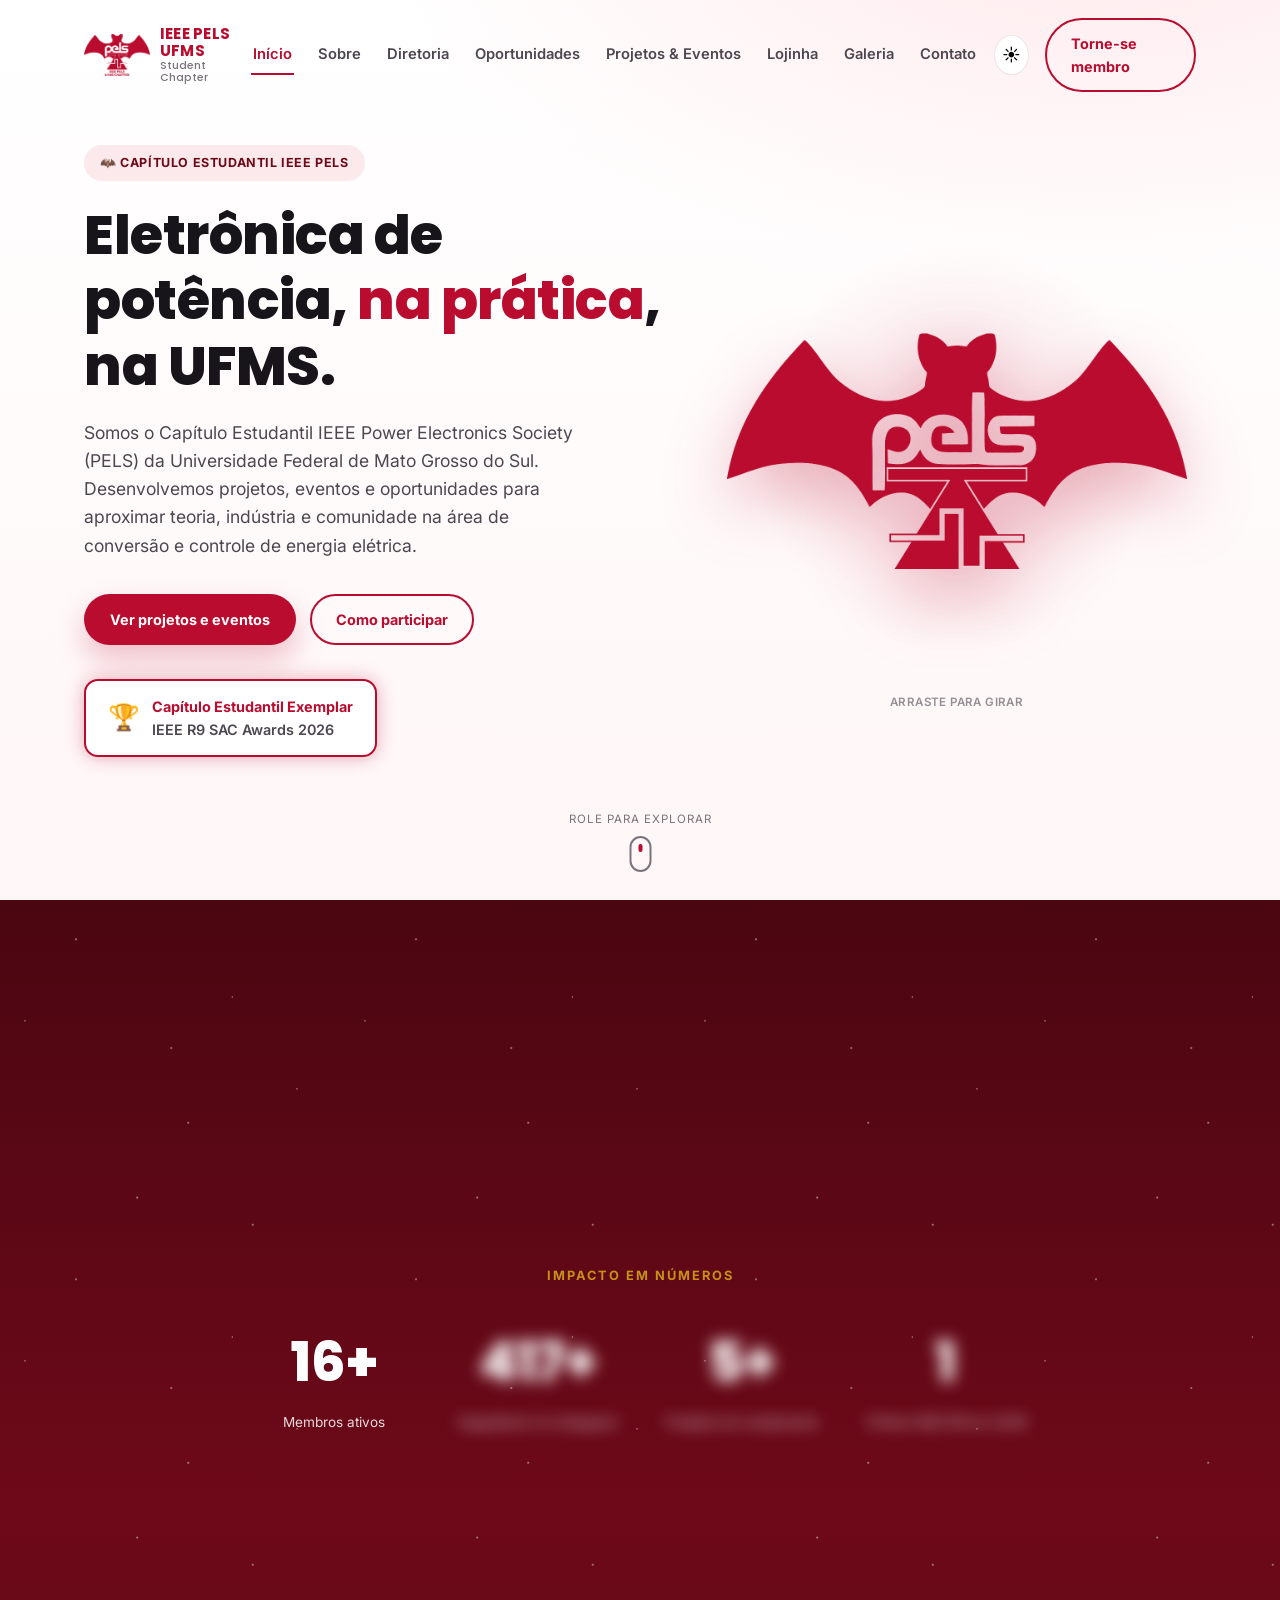
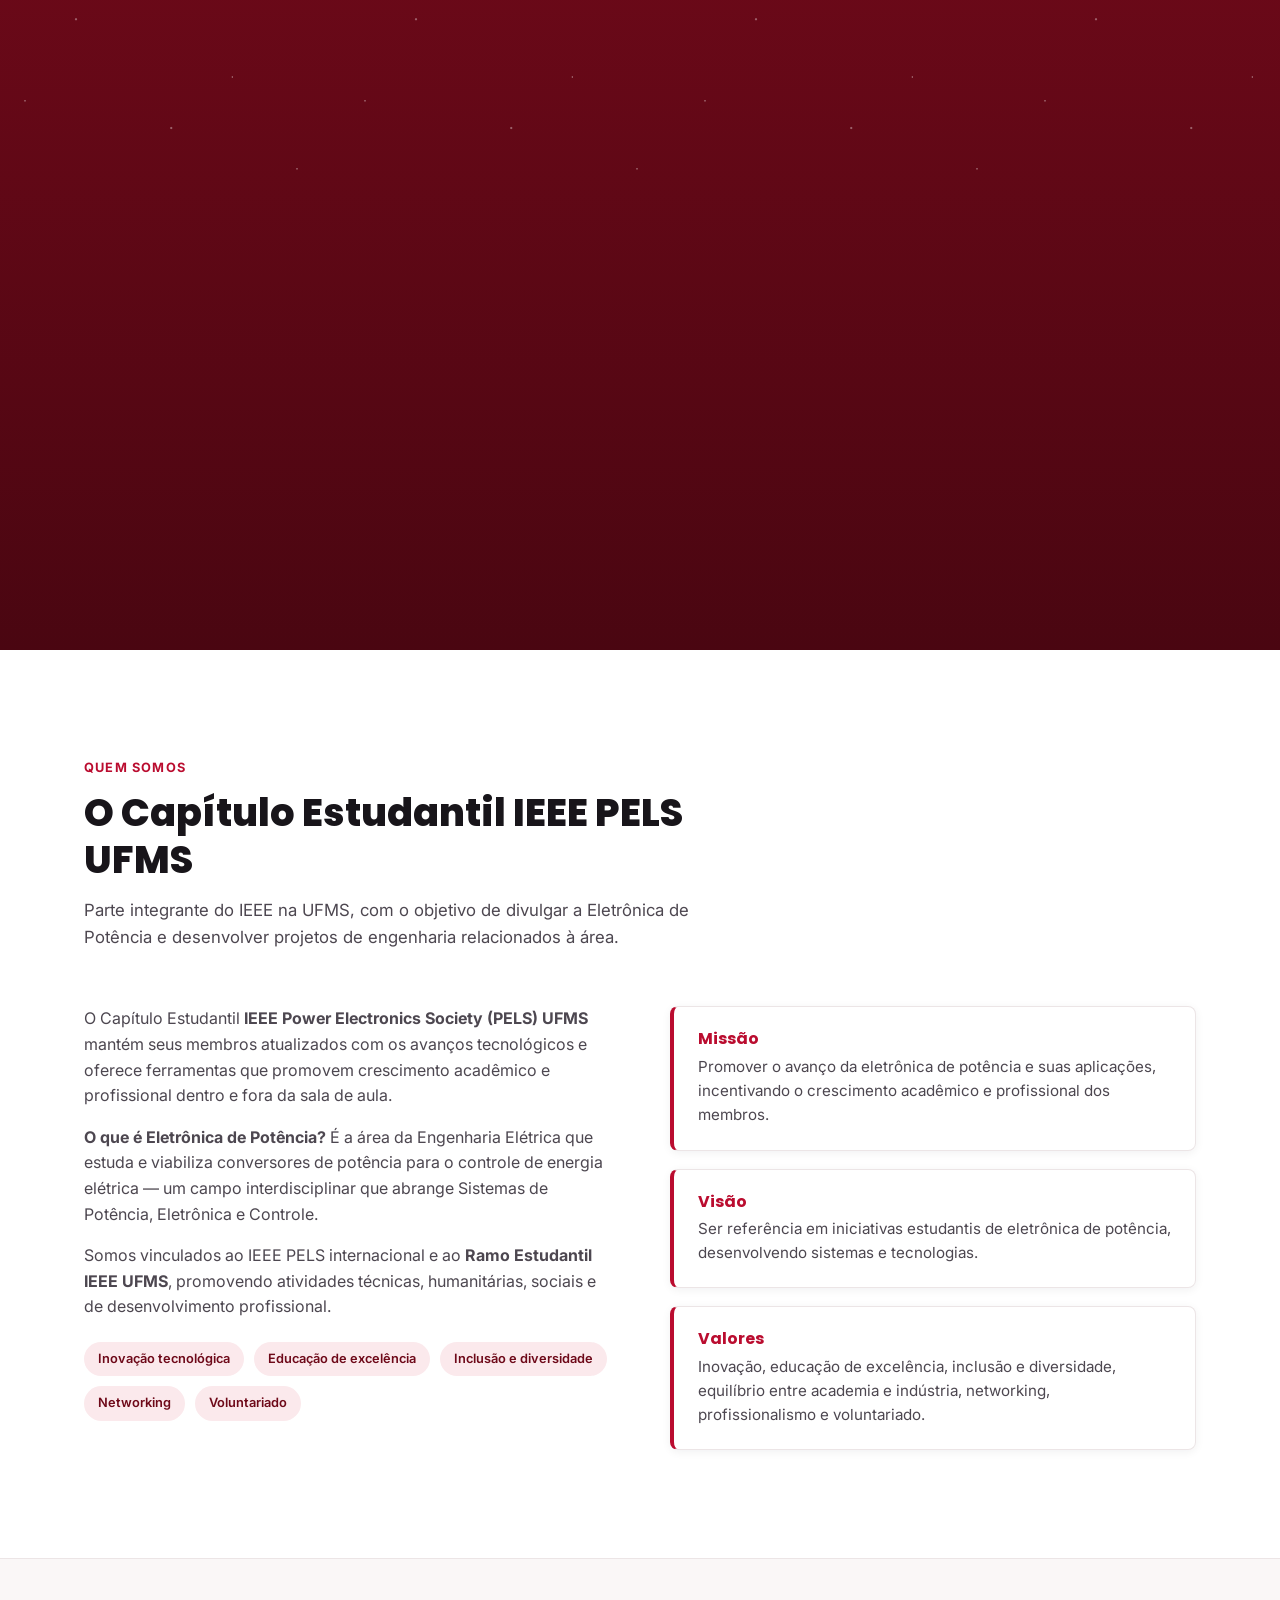
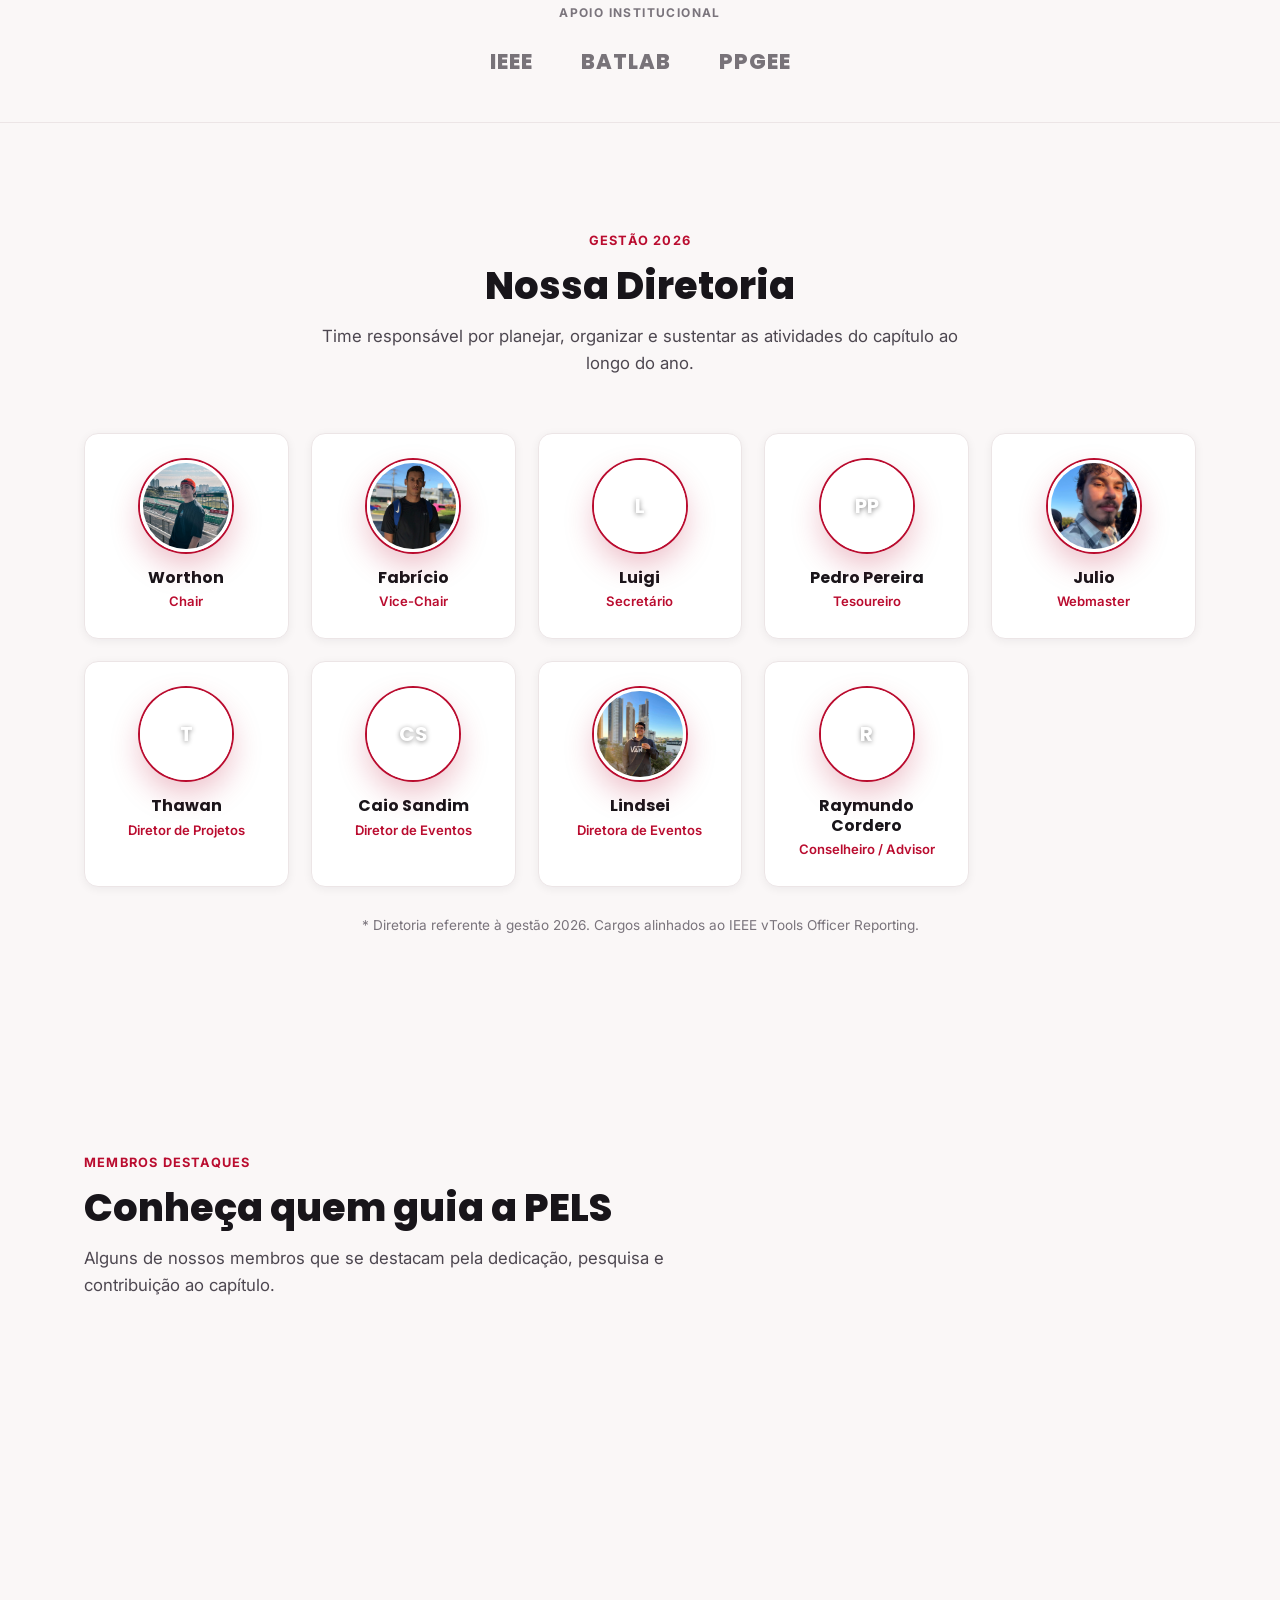
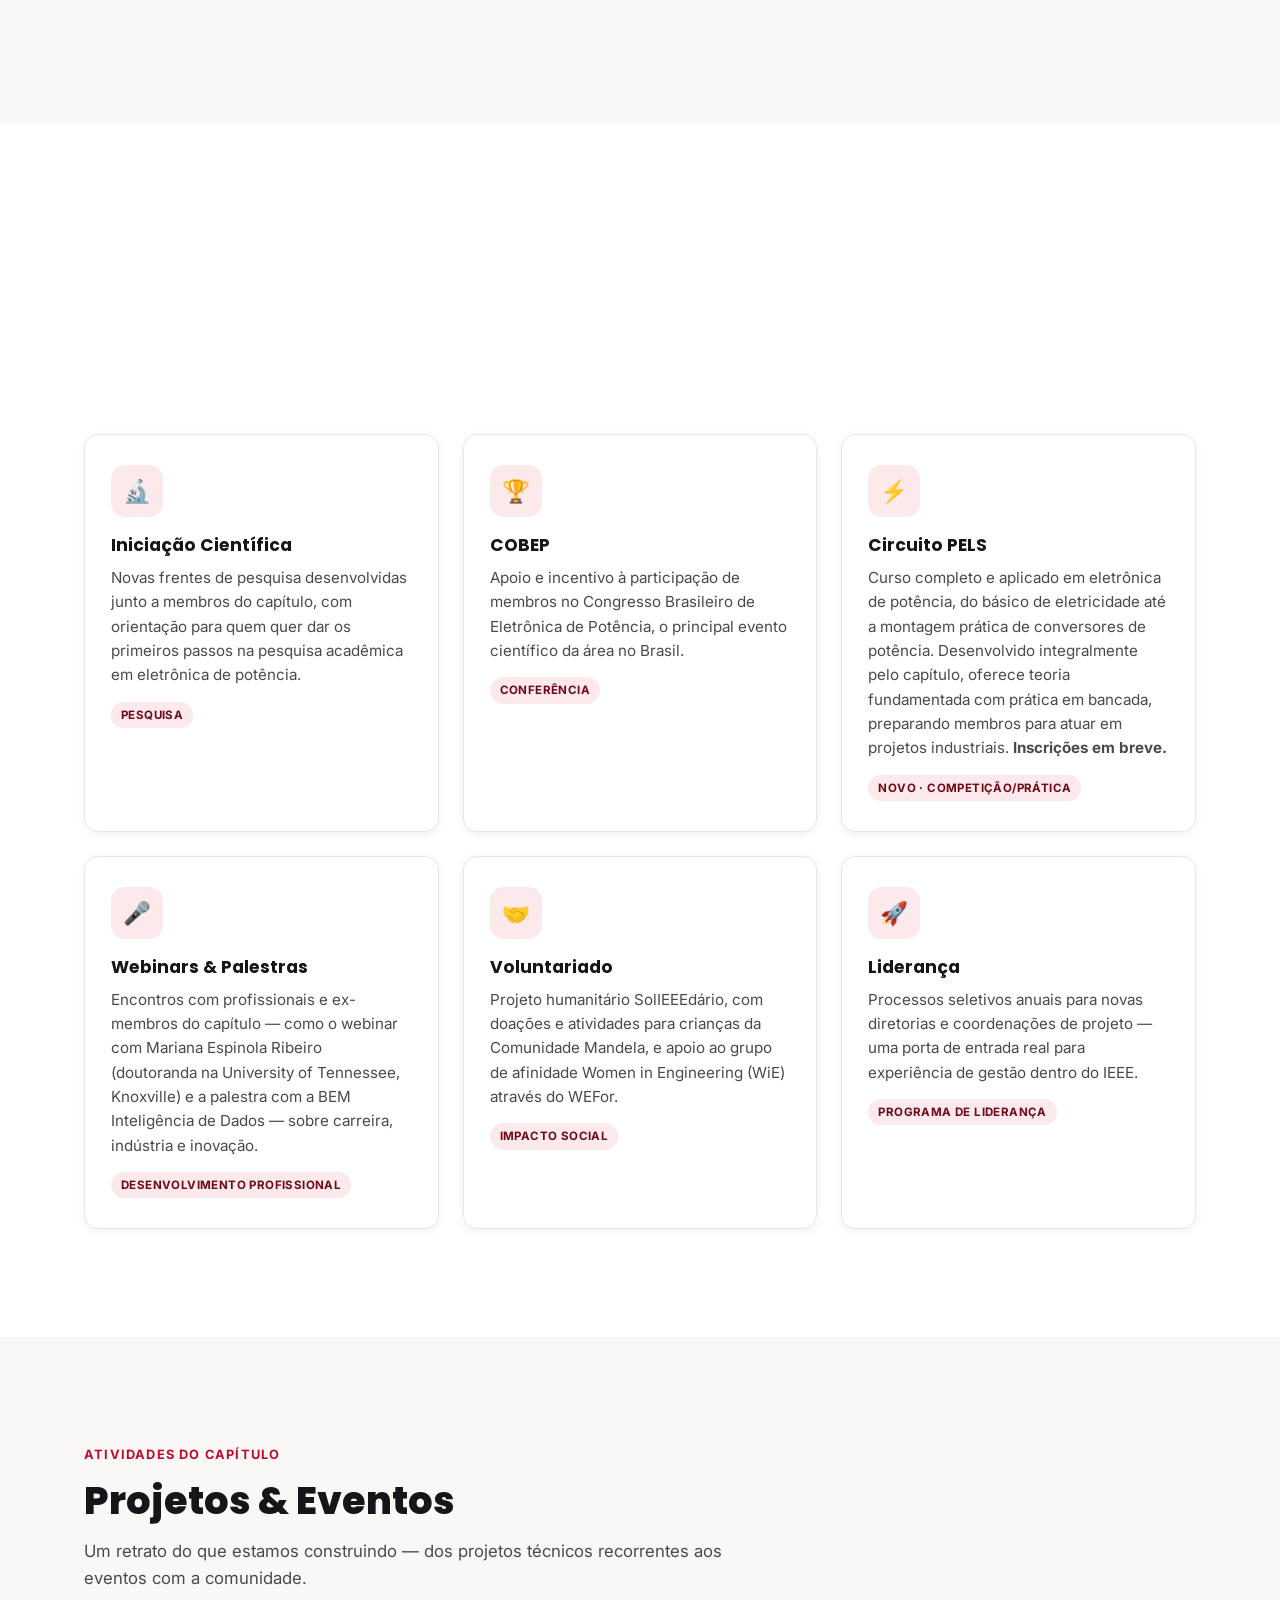
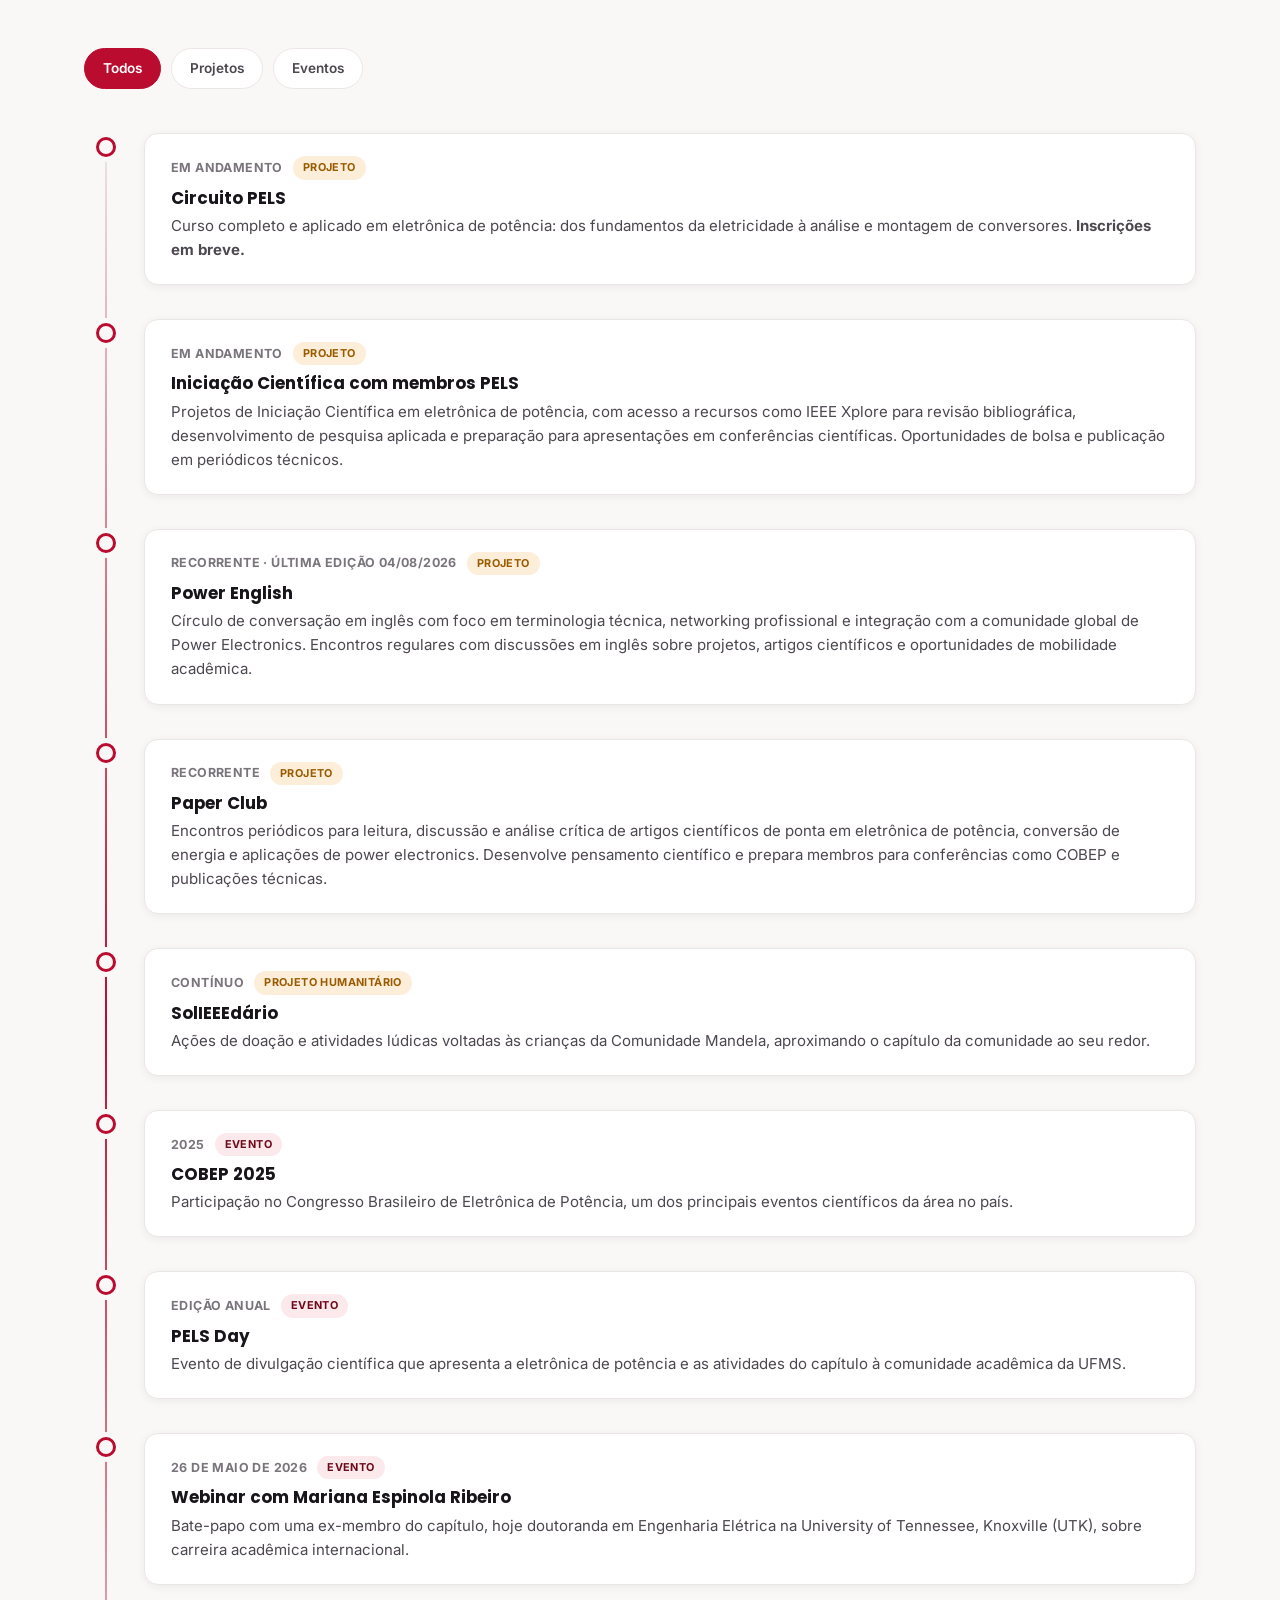
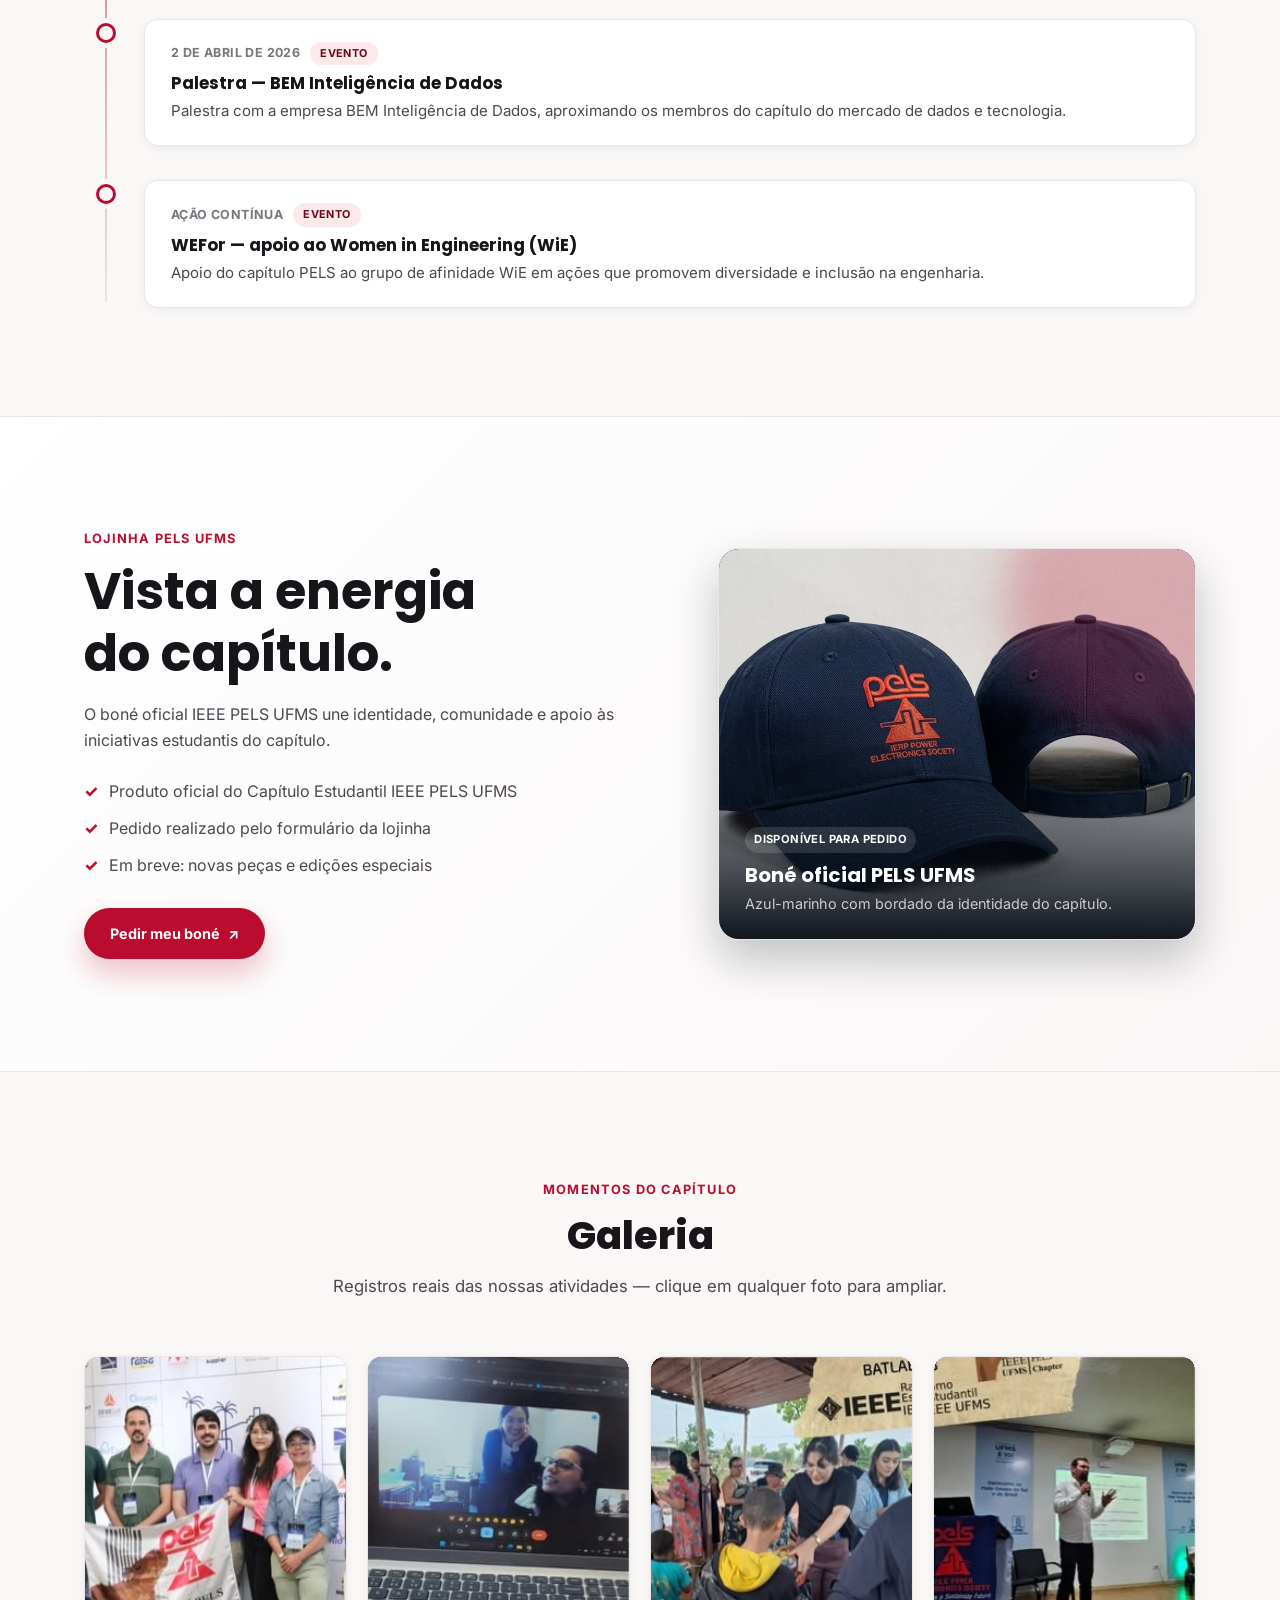
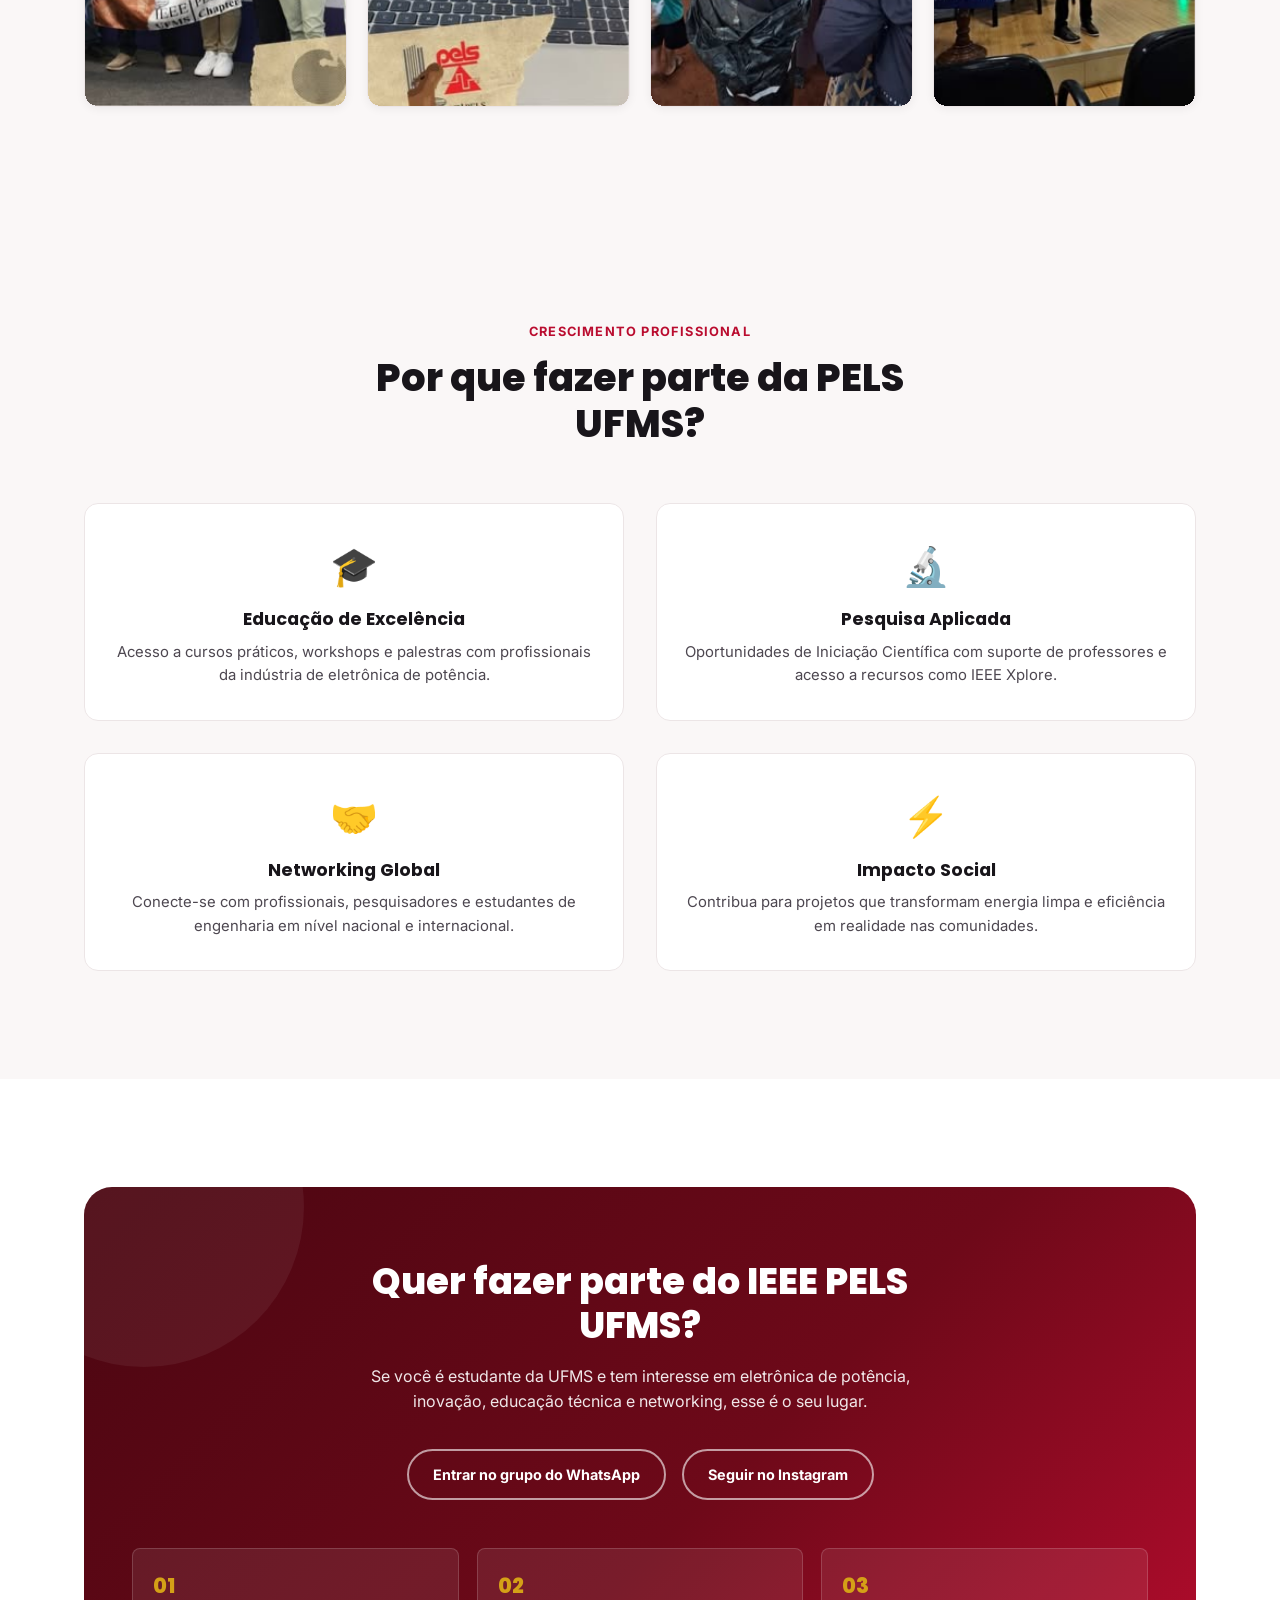
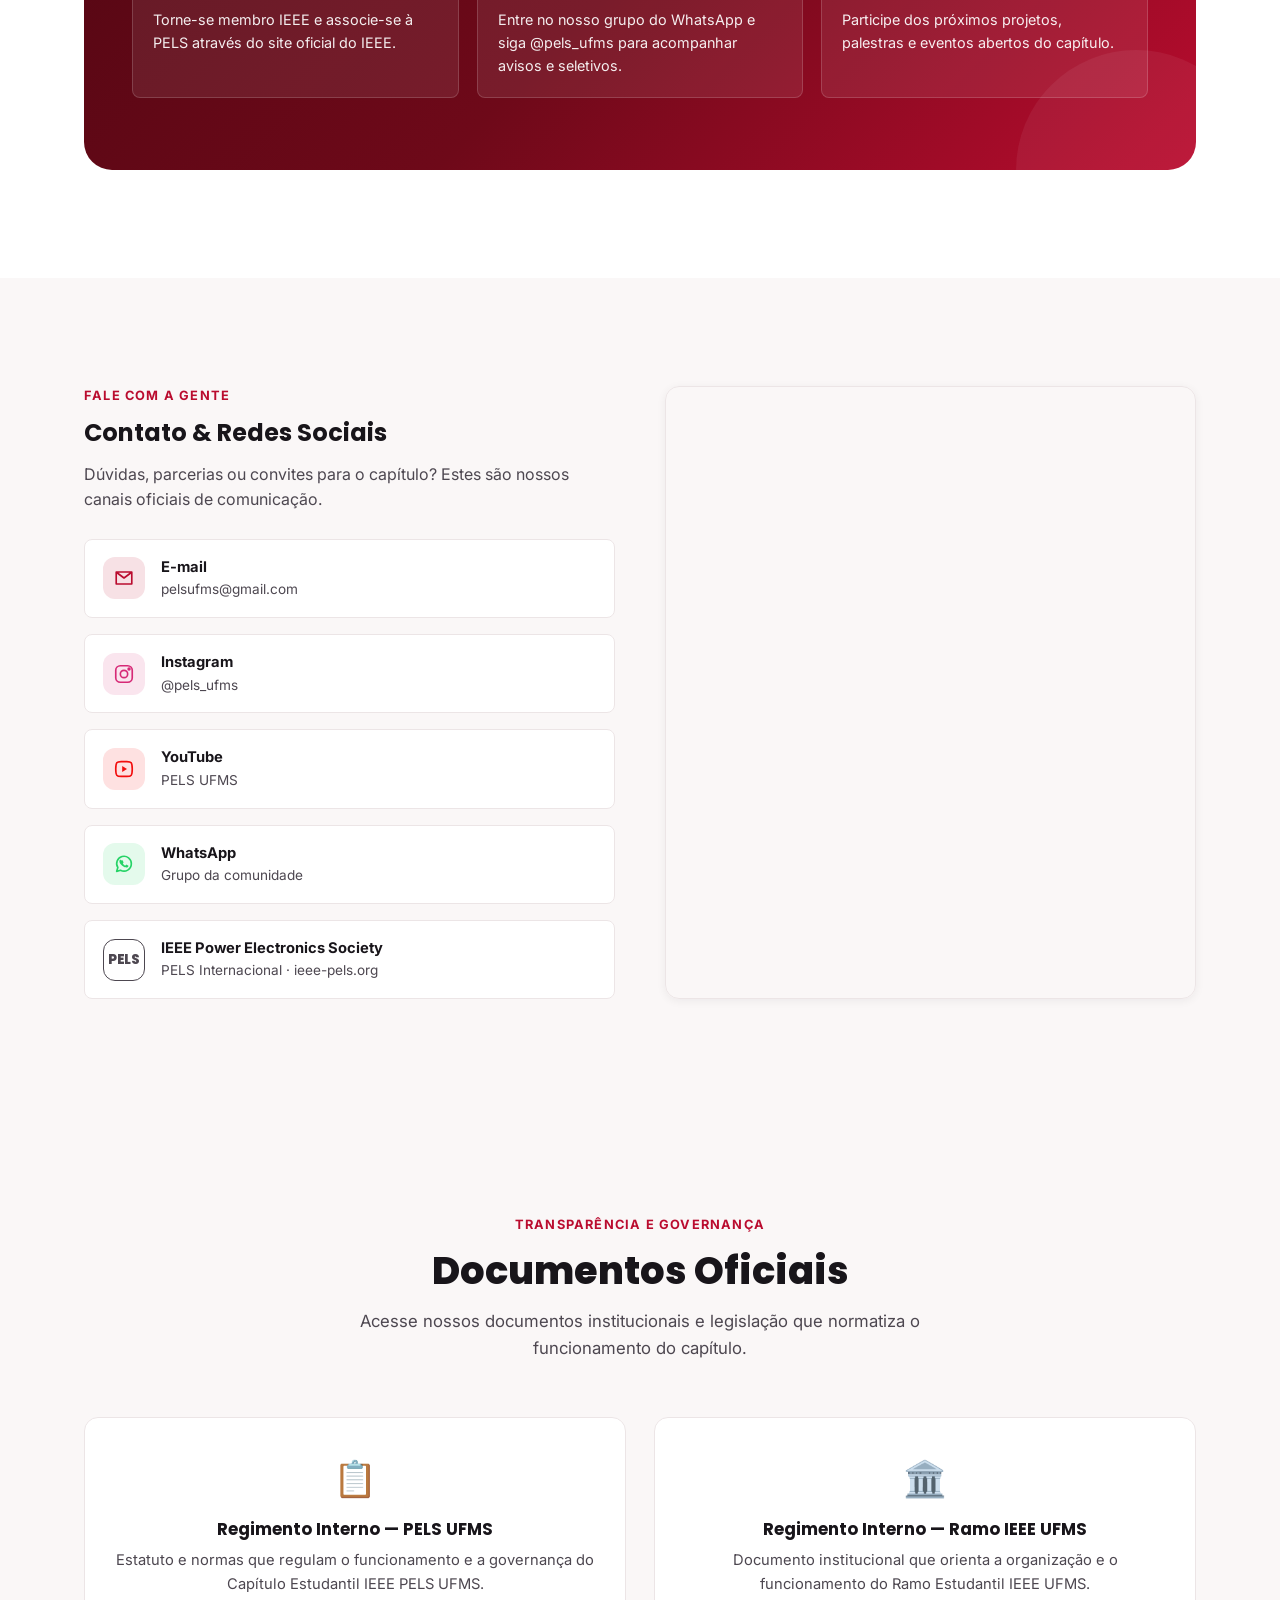
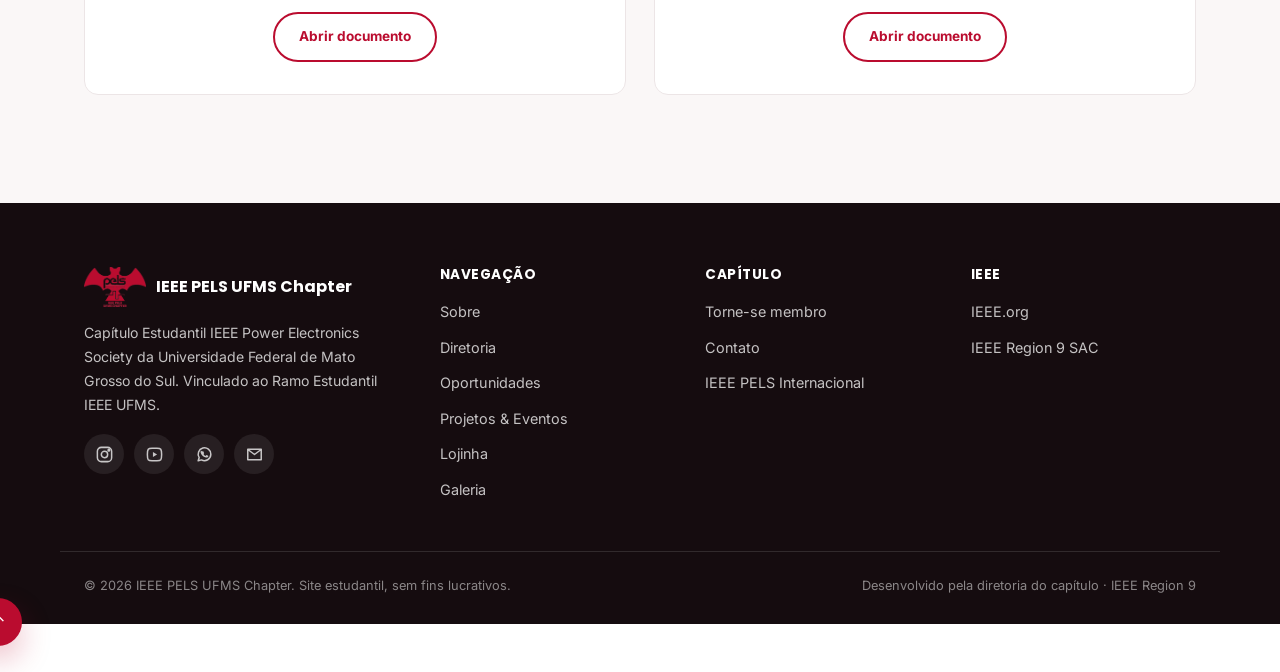
==== commit accea85a: "Add files via upload" ====
--- a/index.html
+++ b/index.html
@@ -288,20 +288,14 @@
         <div class="board-card">
           <div class="member-photo"><img src="assets/img/members/mariana-espinola-ribeiro.jpg" alt="Foto de Mariana Espinola Ribeiro"><span>M</span></div>
           <h3>Mariana Espinola Ribeiro</h3>
-          <span class="role">Doutoranda • University of Tennessee, Knoxville (UTK)</span>
-          <p style="margin-top:10px;color:var(--ink-soft);font-size:0.88rem;">Engenharia Elétrica • Pesquisadora em conversores de potência</p>
+          <span class="role">Ex-Chair PELS UFMS • Membro Egressa</span>
+          <p style="margin-top:10px;color:var(--ink-soft);font-size:0.88rem;">Doutoranda em Engenharia Elétrica na University of Tennessee, Knoxville (UTK) e Chair da iniciativa IEEE PELS Student Members.</p>
         </div>
         <div class="board-card">
           <div class="member-photo"><img src="assets/img/members/ianca.jpg" alt="Foto de Ianca"><span>I</span></div>
-          <h3>Ianca</h3>
-          <span class="role">Membro Ativo</span>
-          <p style="margin-top:10px;color:var(--ink-soft);font-size:0.88rem;">Dedicação em pesquisa e projetos do capítulo</p>
-        </div>
-        <div class="board-card">
-          <div class="member-photo"><img src="assets/img/members/gabriela.jpg" alt="Foto de Gabriela"><span>G</span></div>
-          <h3>Gabriela</h3>
-          <span class="role">Membro Ativo</span>
-          <p style="margin-top:10px;color:var(--ink-soft);font-size:0.88rem;">Contribuição em iniciativas acadêmicas e técnicas</p>
+          <h3>Ianca Moraes</h3>
+          <span class="role">Membro Ativa • Ex-Chair PELS UFMS</span>
+          <p style="margin-top:10px;color:var(--ink-soft);font-size:0.88rem;">Exerceu a liderança do capítulo e segue contribuindo ativamente com pesquisas, projetos e formação de novos membros.</p>
         </div>
       </div>
     </div>
--- a/css/style.css
+++ b/css/style.css
@@ -676,6 +676,7 @@
   gap: 22px;
 }
 .board-card {
+  position: relative;
   background: var(--surface);
   border: 1px solid var(--border);
   border-radius: var(--radius);
@@ -702,7 +703,10 @@
   box-shadow: var(--shadow-red);
 }
 .member-photo {
+  position: relative;
   width: 92px; height: 92px;
+  aspect-ratio: 1;
+  flex: 0 0 92px;
   border-radius: 50%;
   margin: 0 auto 16px;
   background-image: var(--member-photo), linear-gradient(135deg, var(--red), var(--red-dark));
@@ -1371,3 +1375,10 @@
 .contact-item .contact-icon-instagram { color: #d62976; background: rgba(214, 41, 118, .12); }
 .contact-item .contact-icon-youtube { color: #f20d0d; background: rgba(242, 13, 13, .12); }
 .contact-item .contact-icon-whatsapp { color: #25d366; background: rgba(37, 211, 102, .12); }
+.contact-item .contact-icon {
+  display: flex;
+  align-items: center;
+  justify-content: center;
+  line-height: 1;
+}
+.contact-item .contact-icon svg { display: block; margin: 0; }
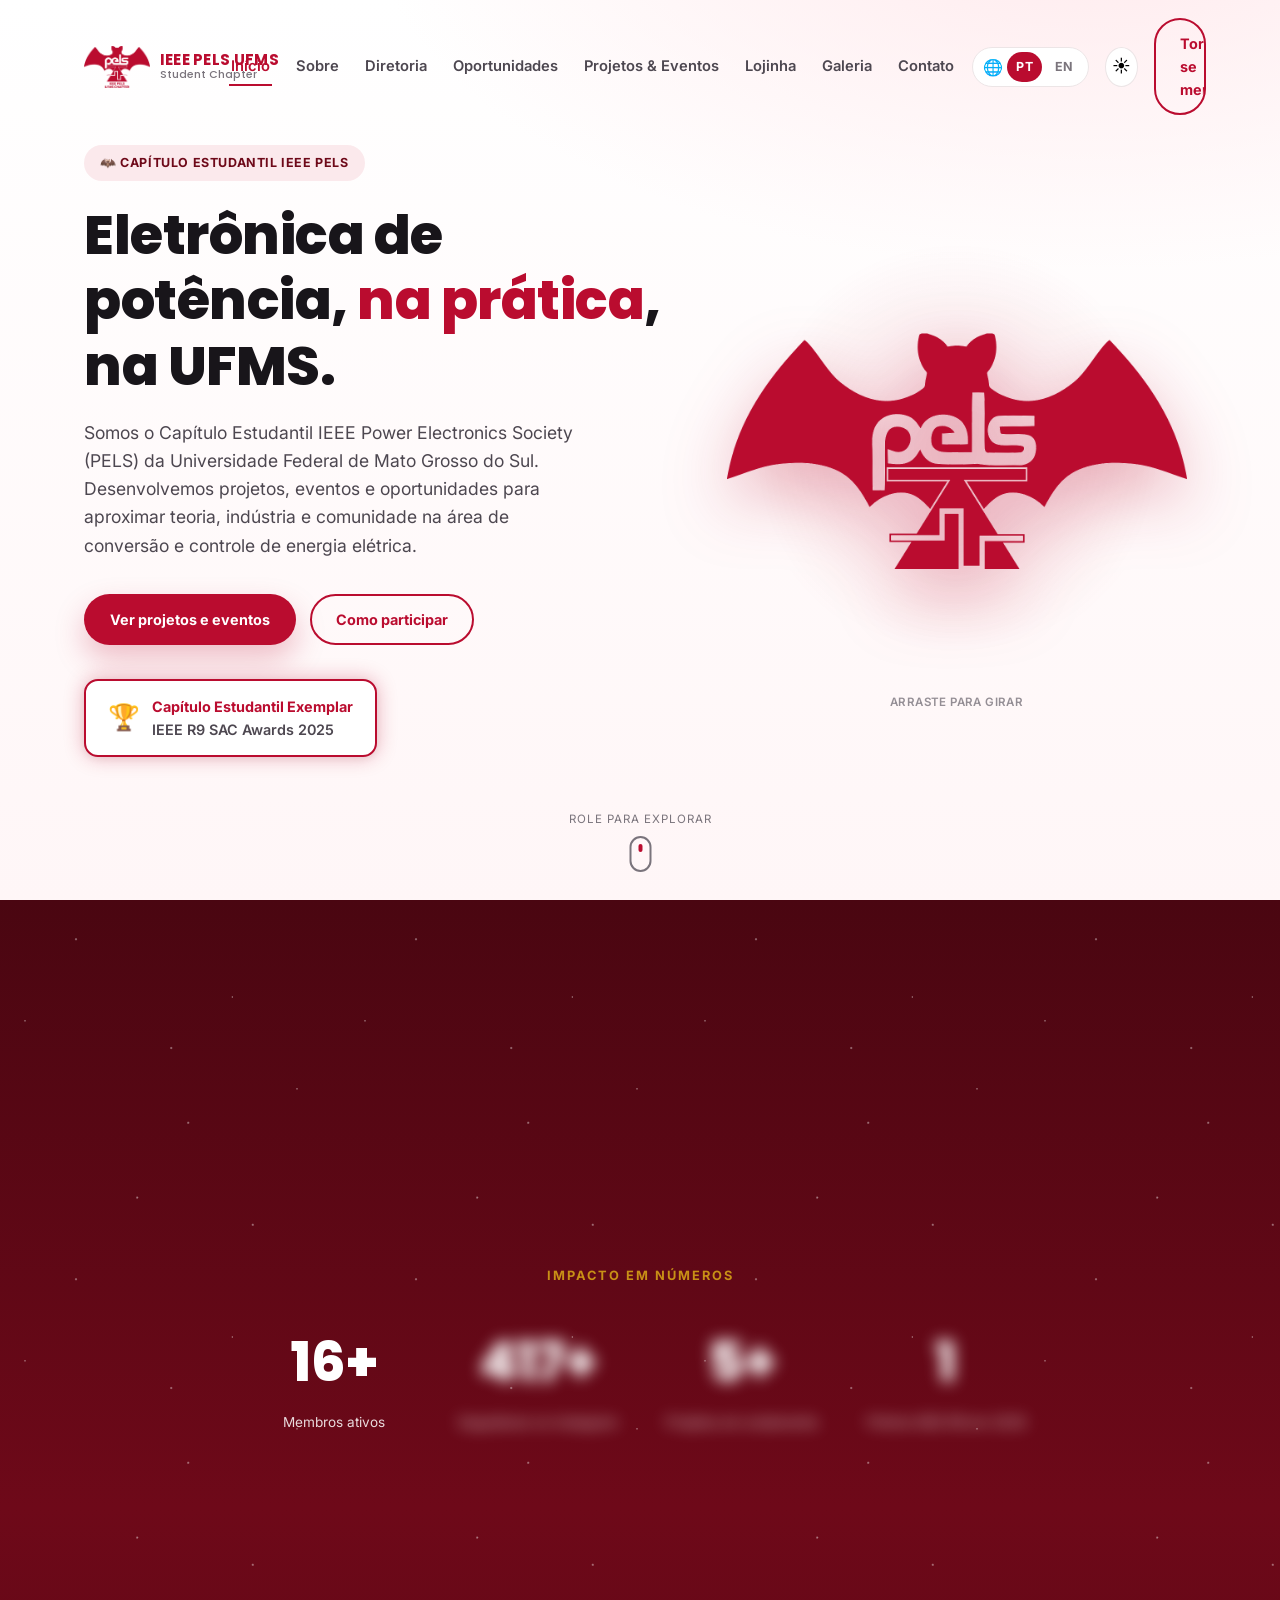
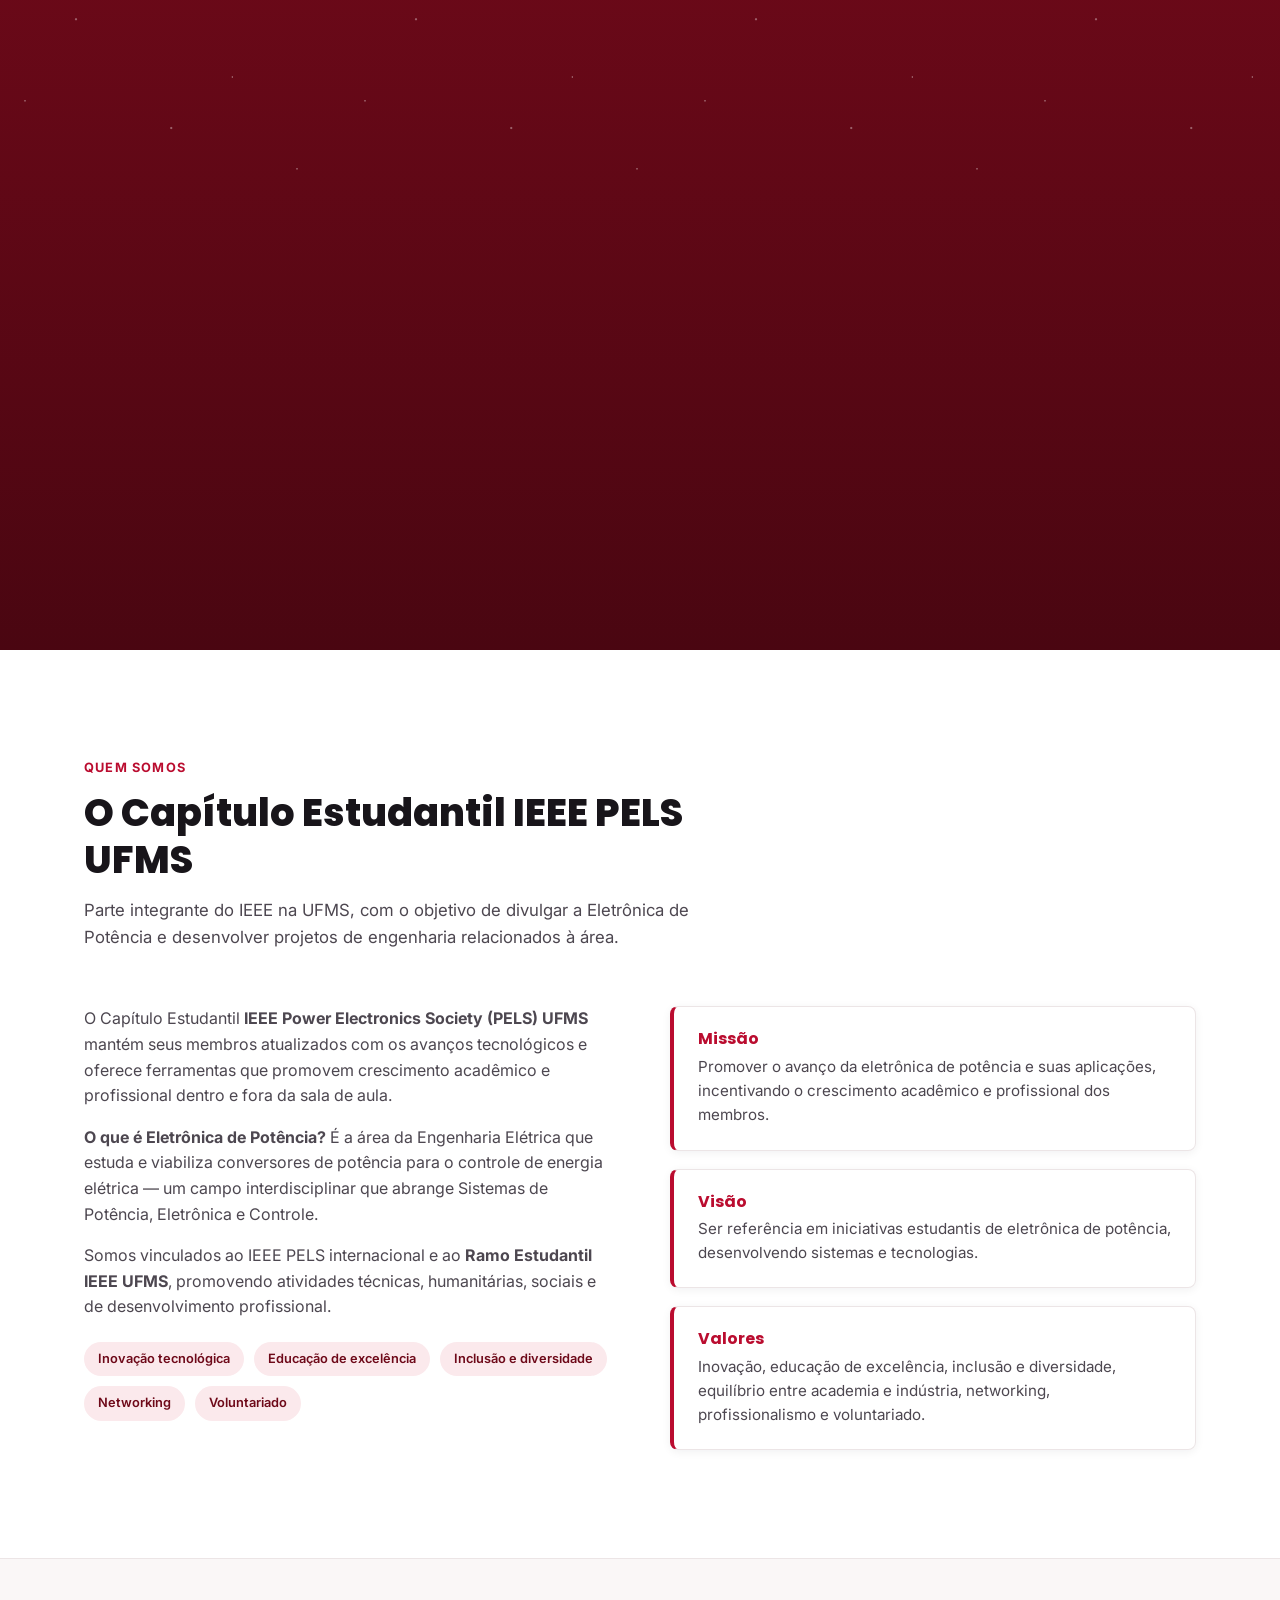
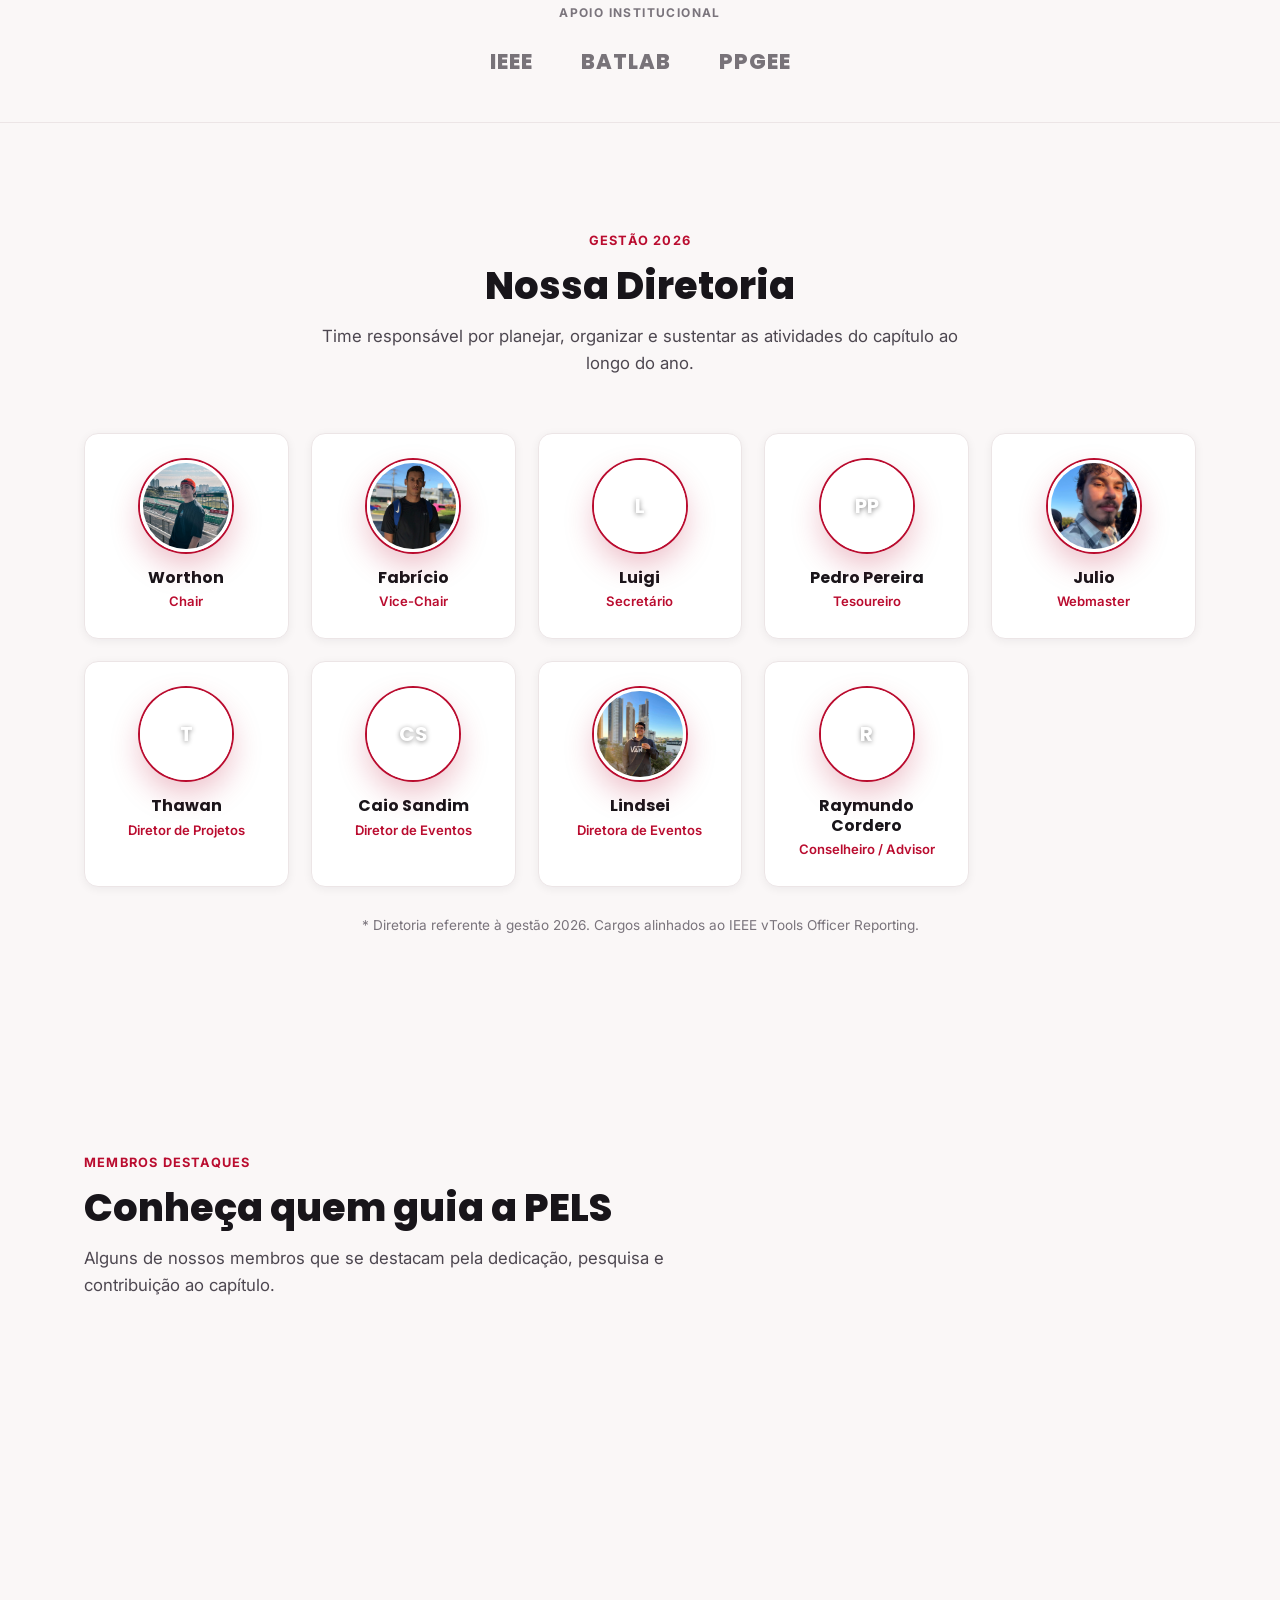
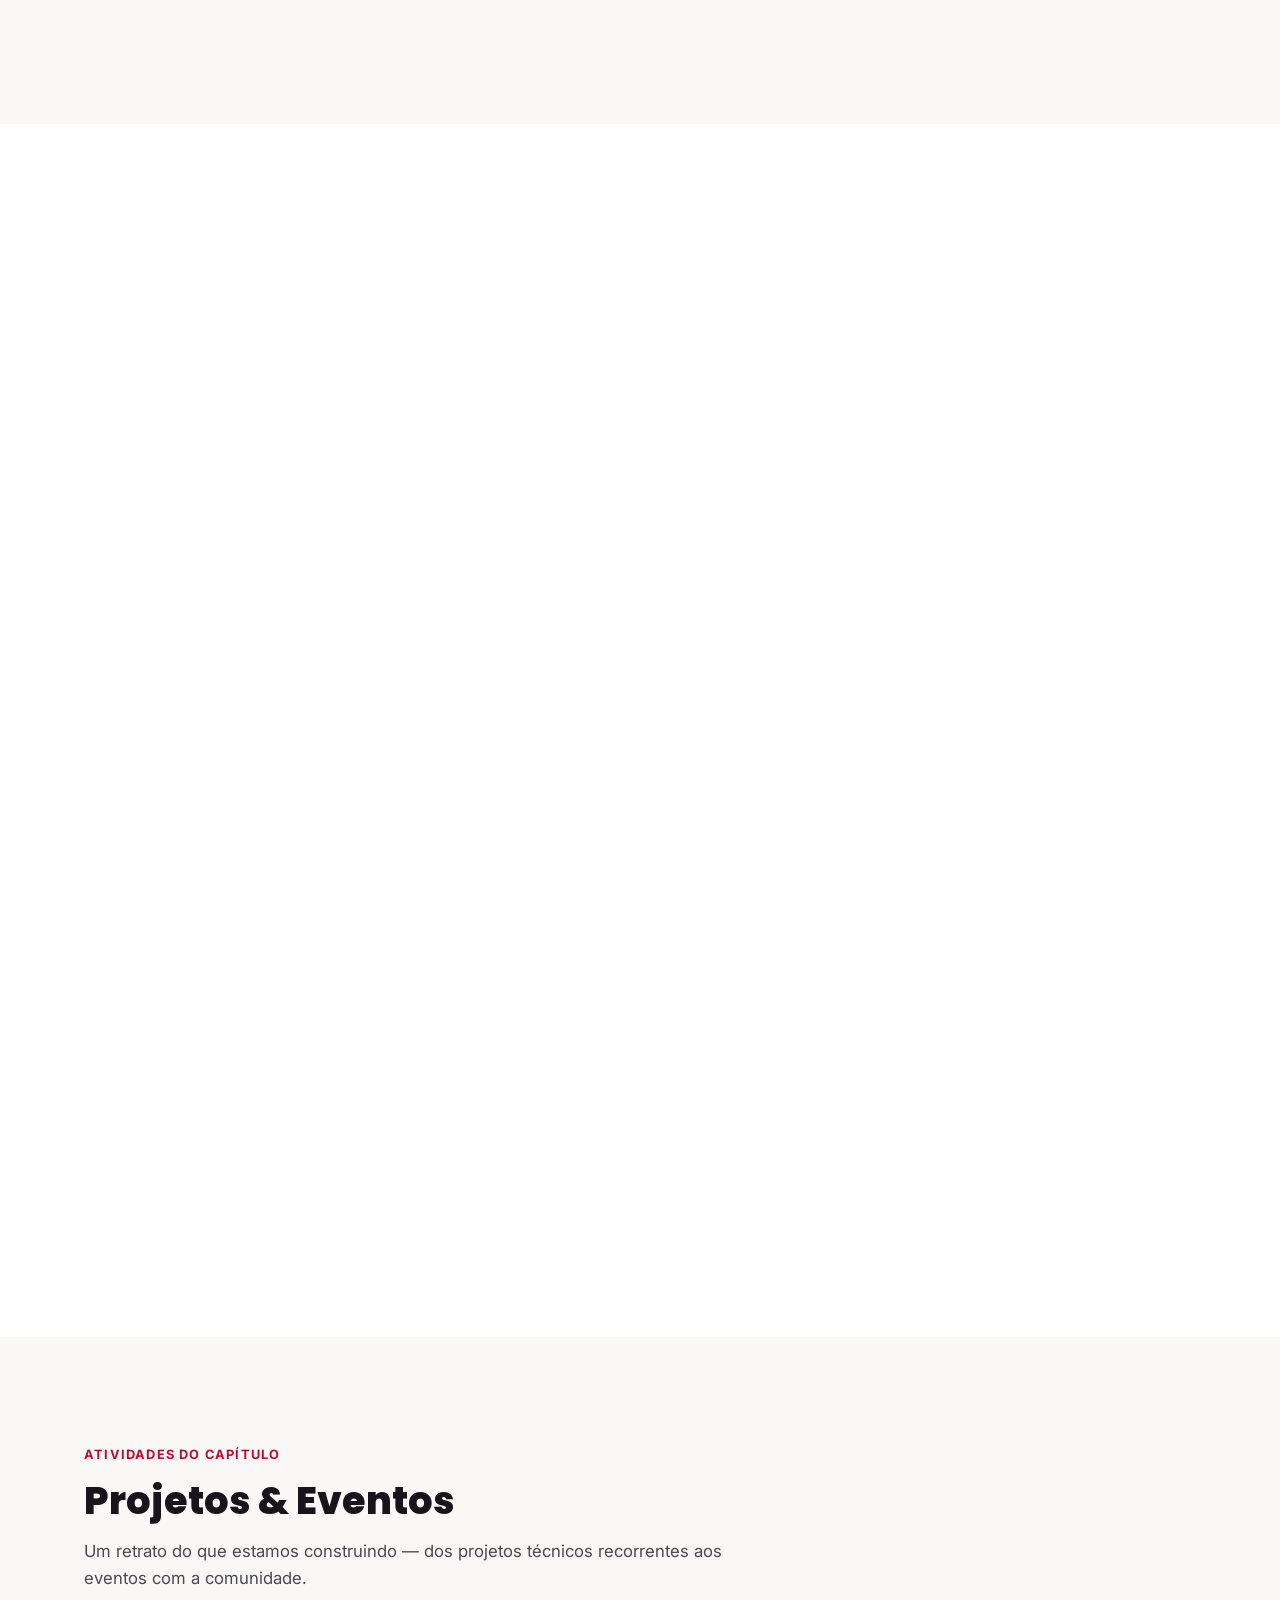
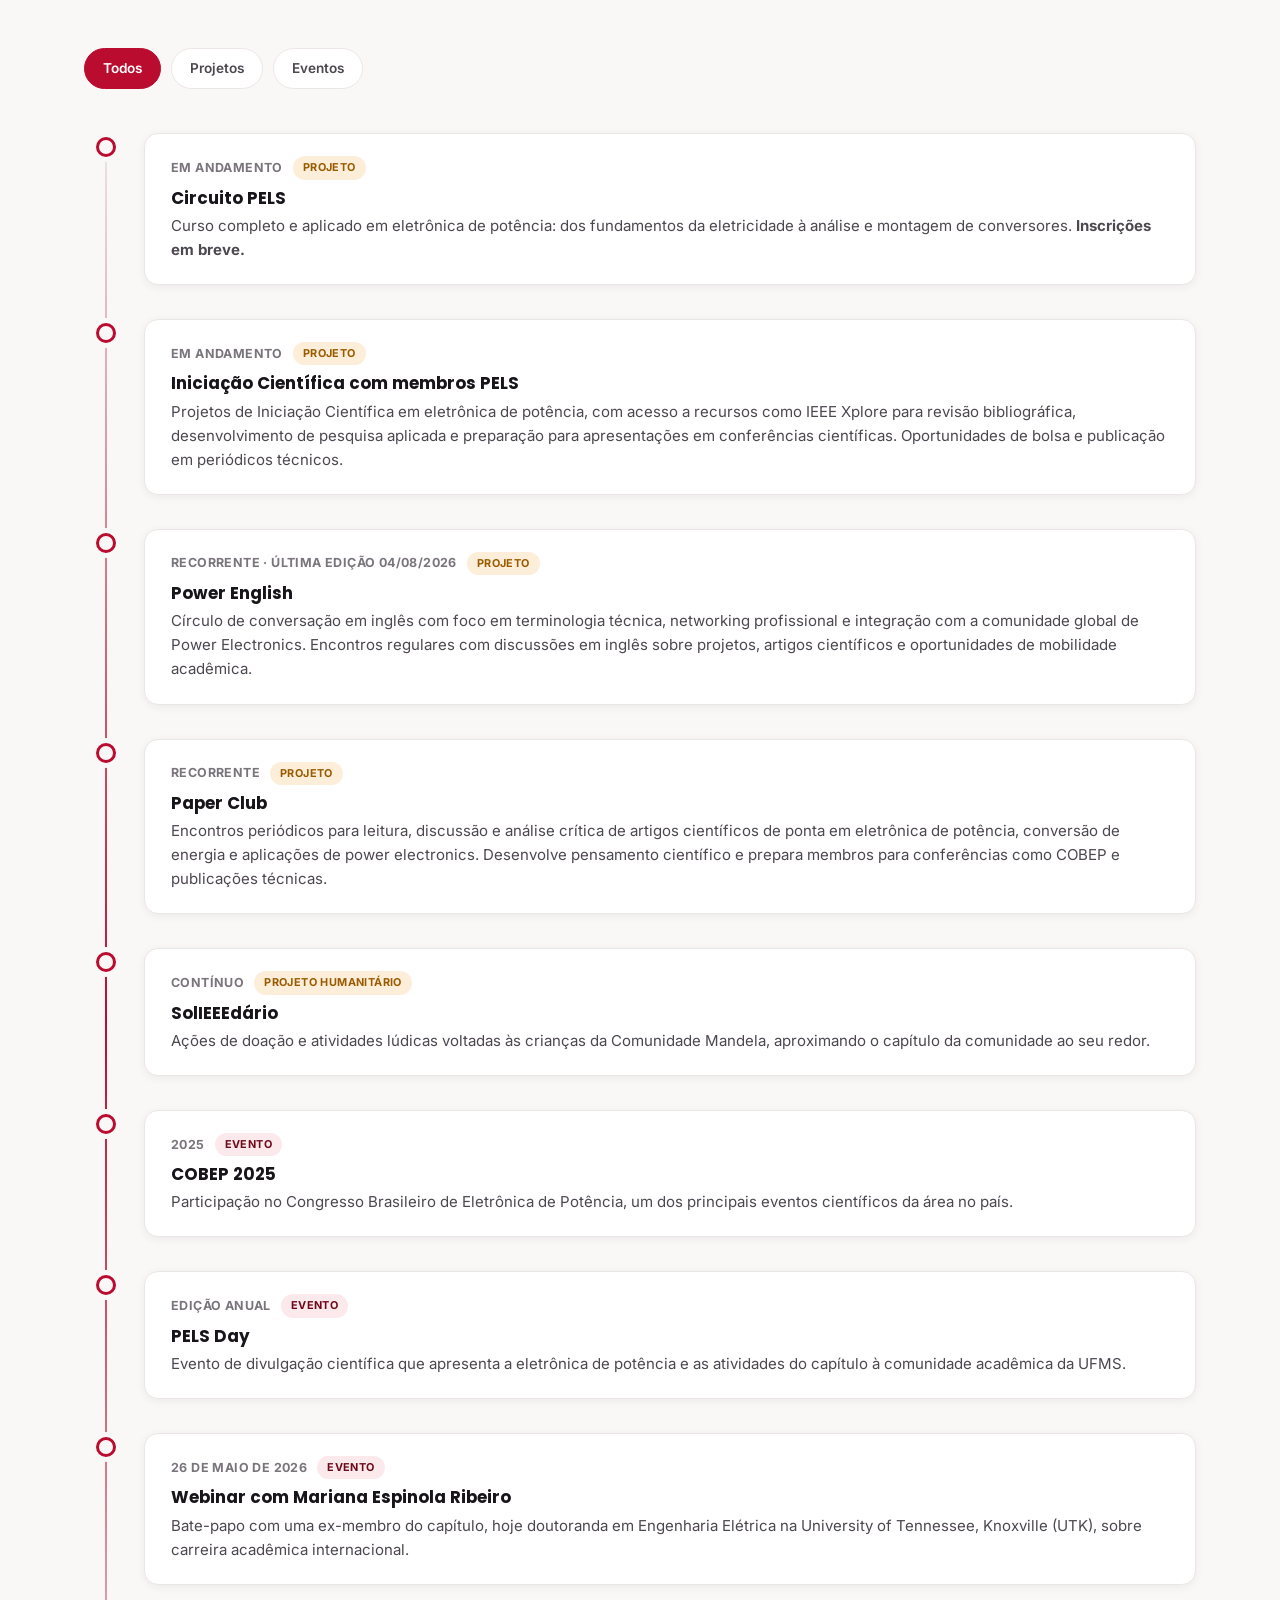
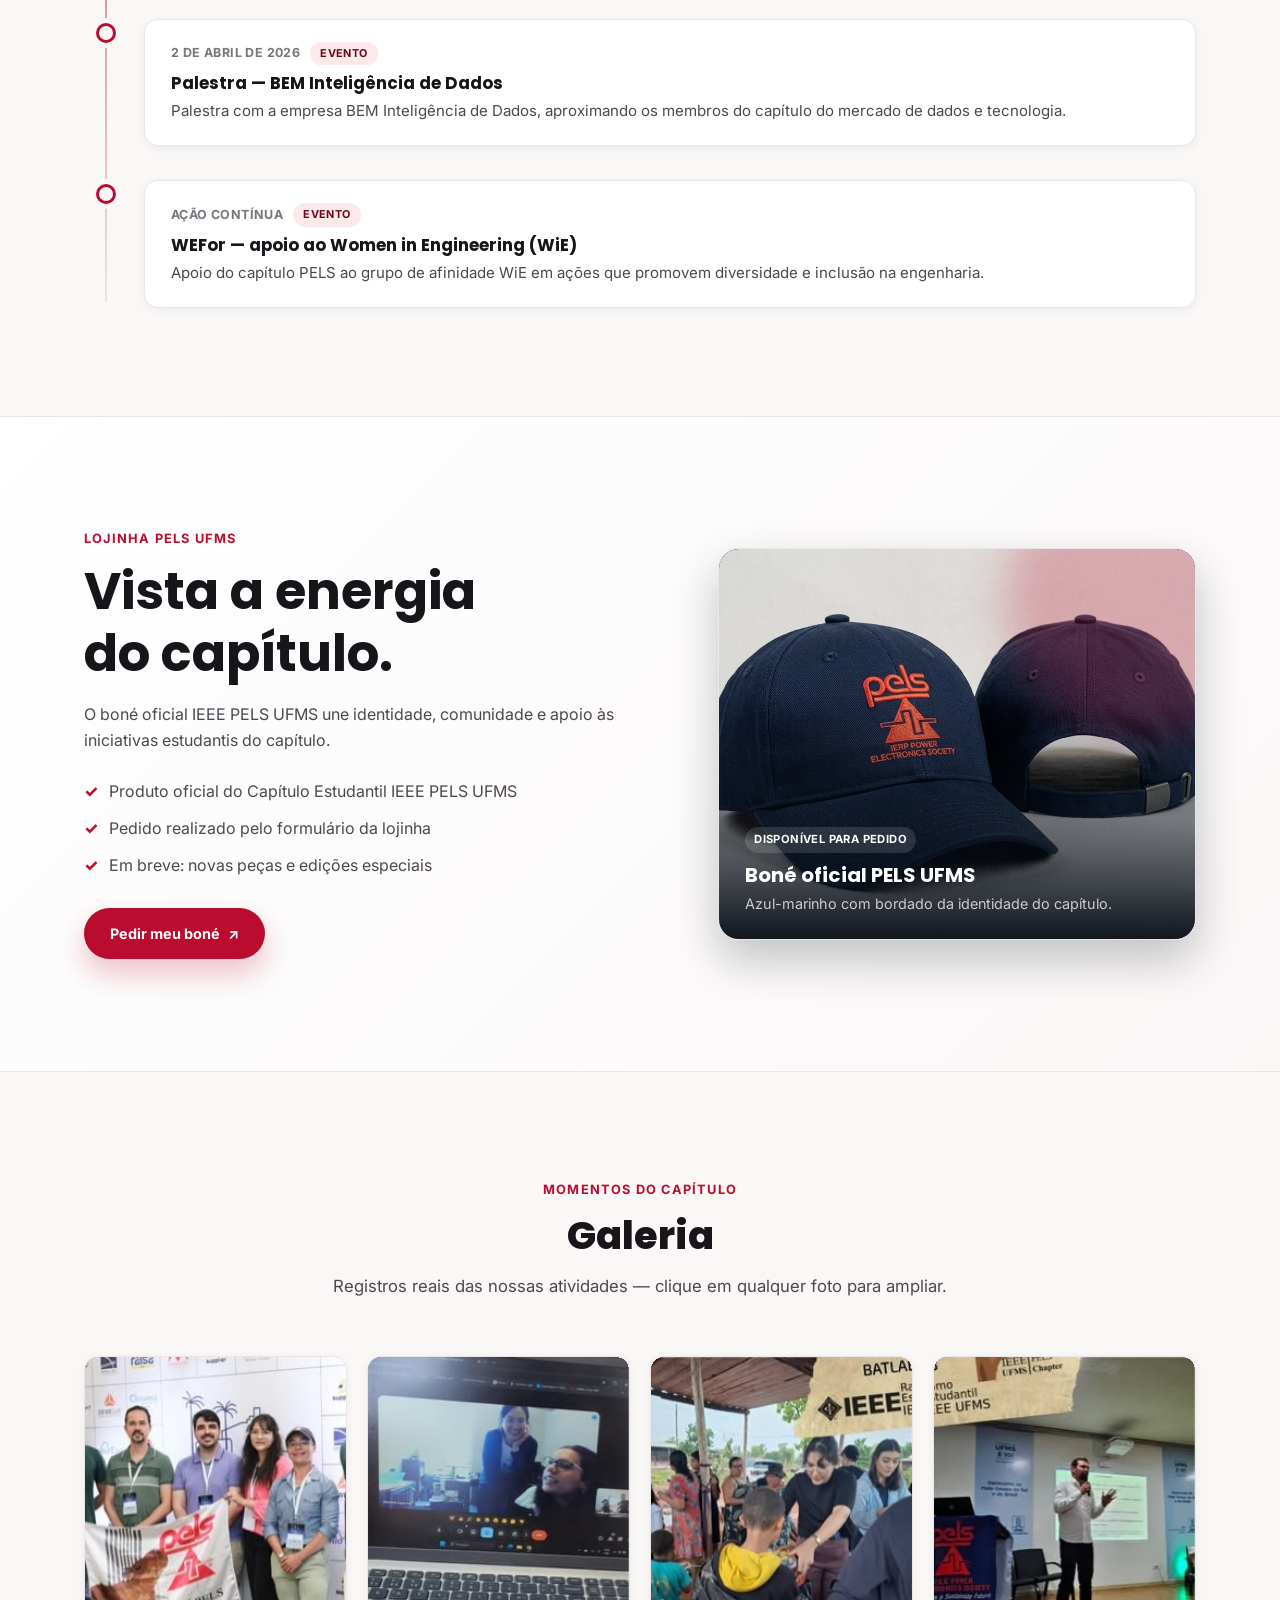
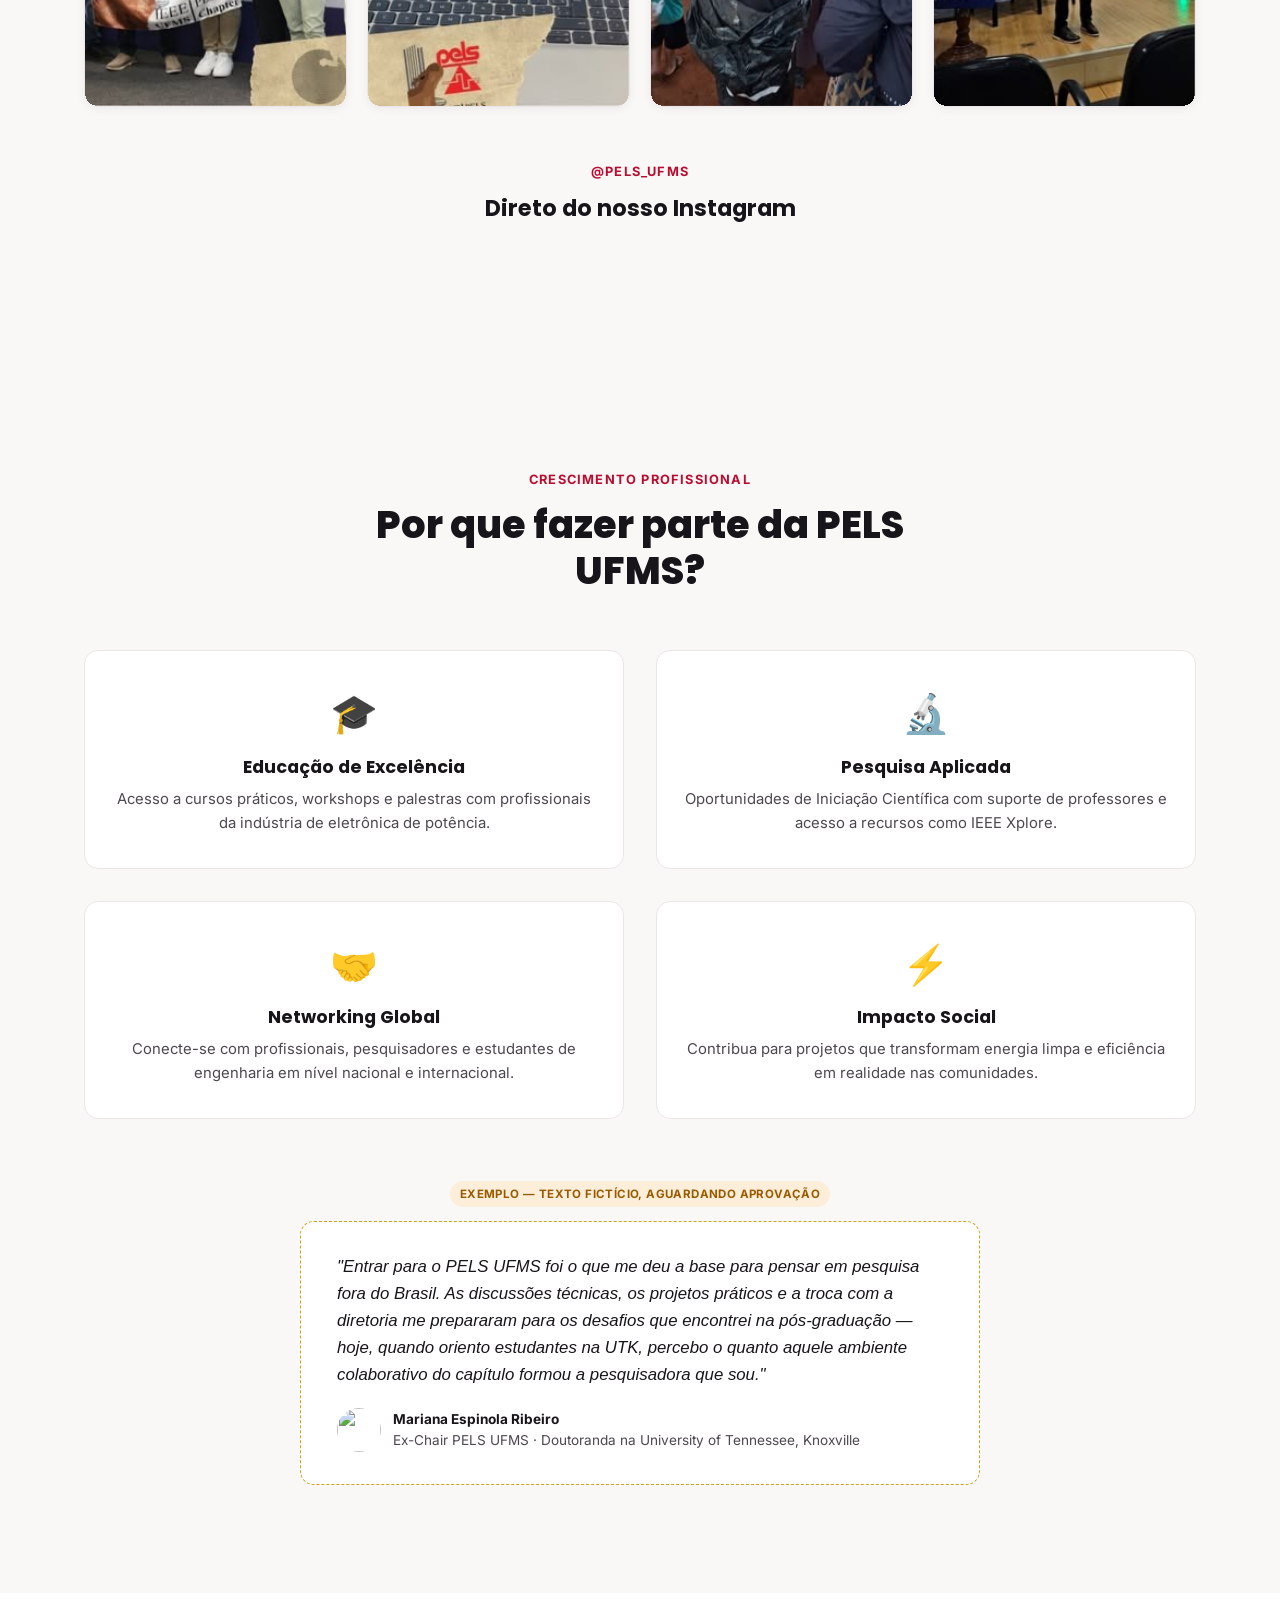
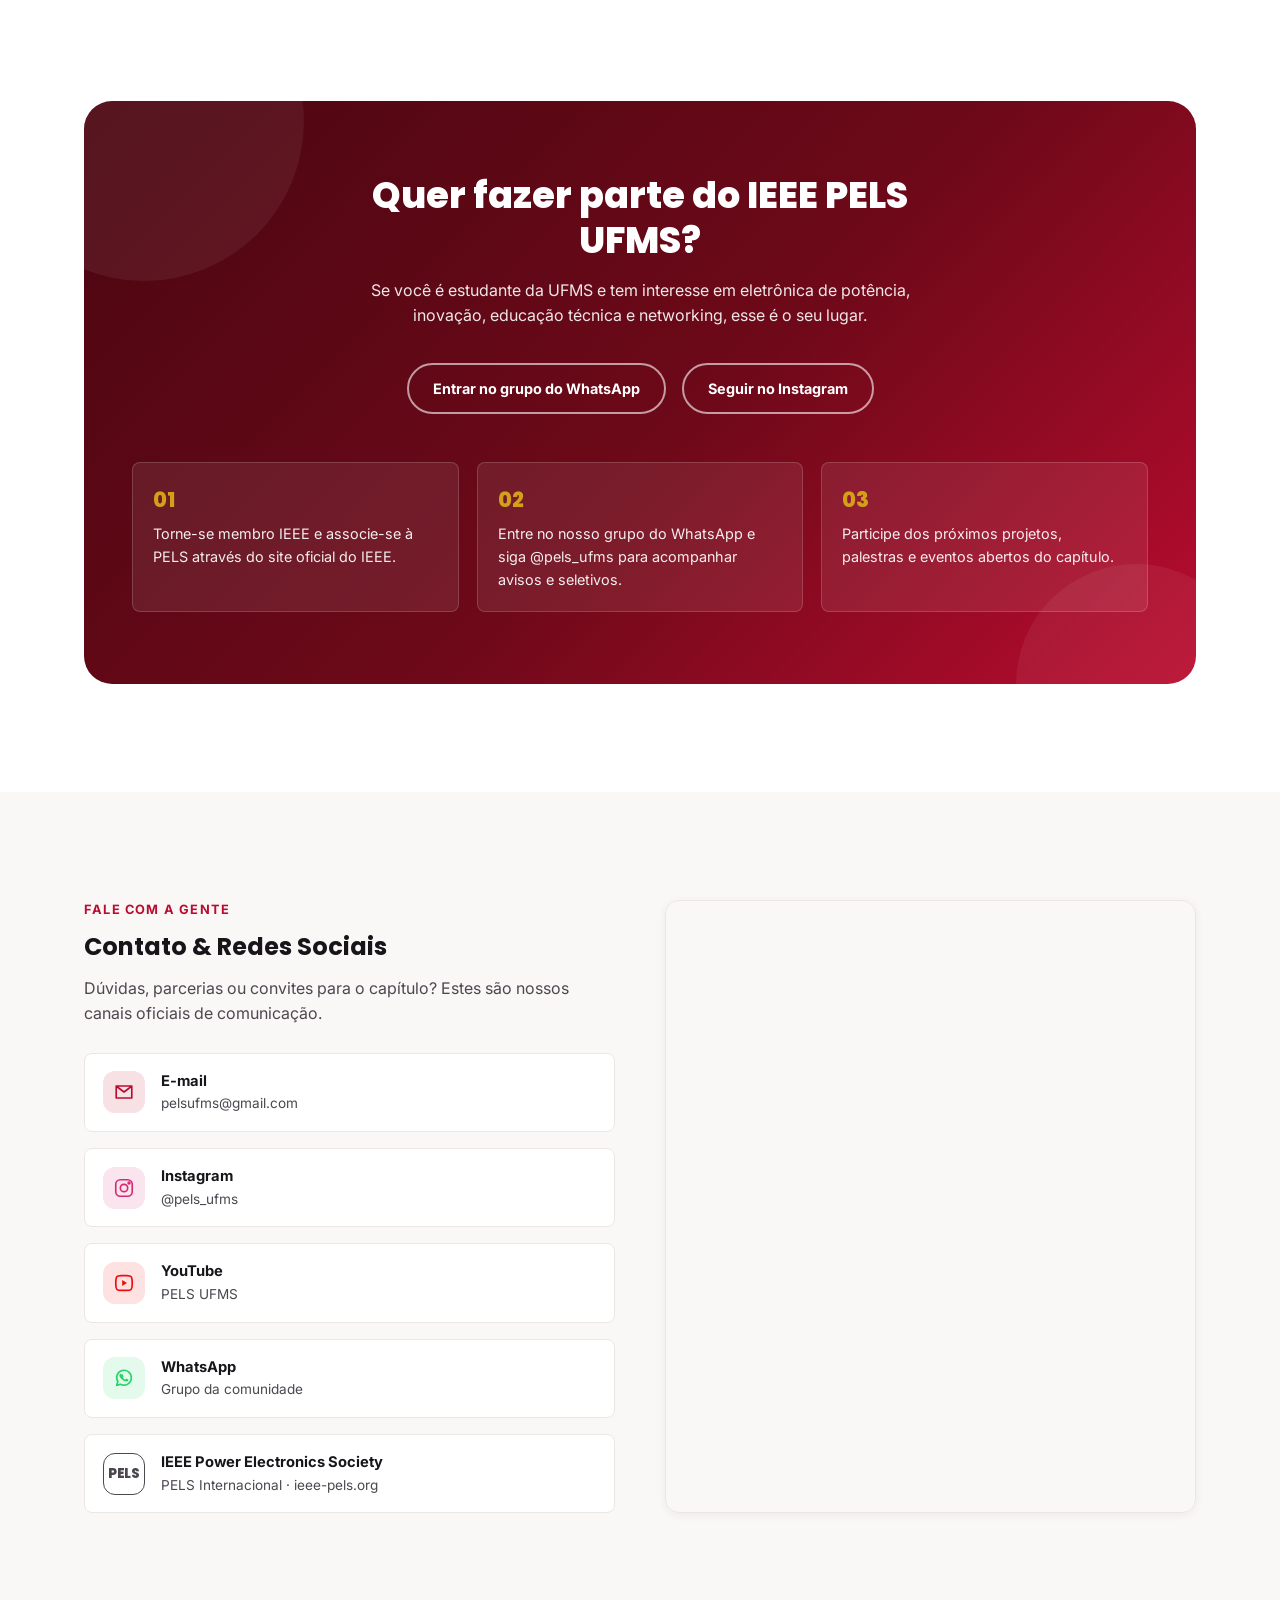
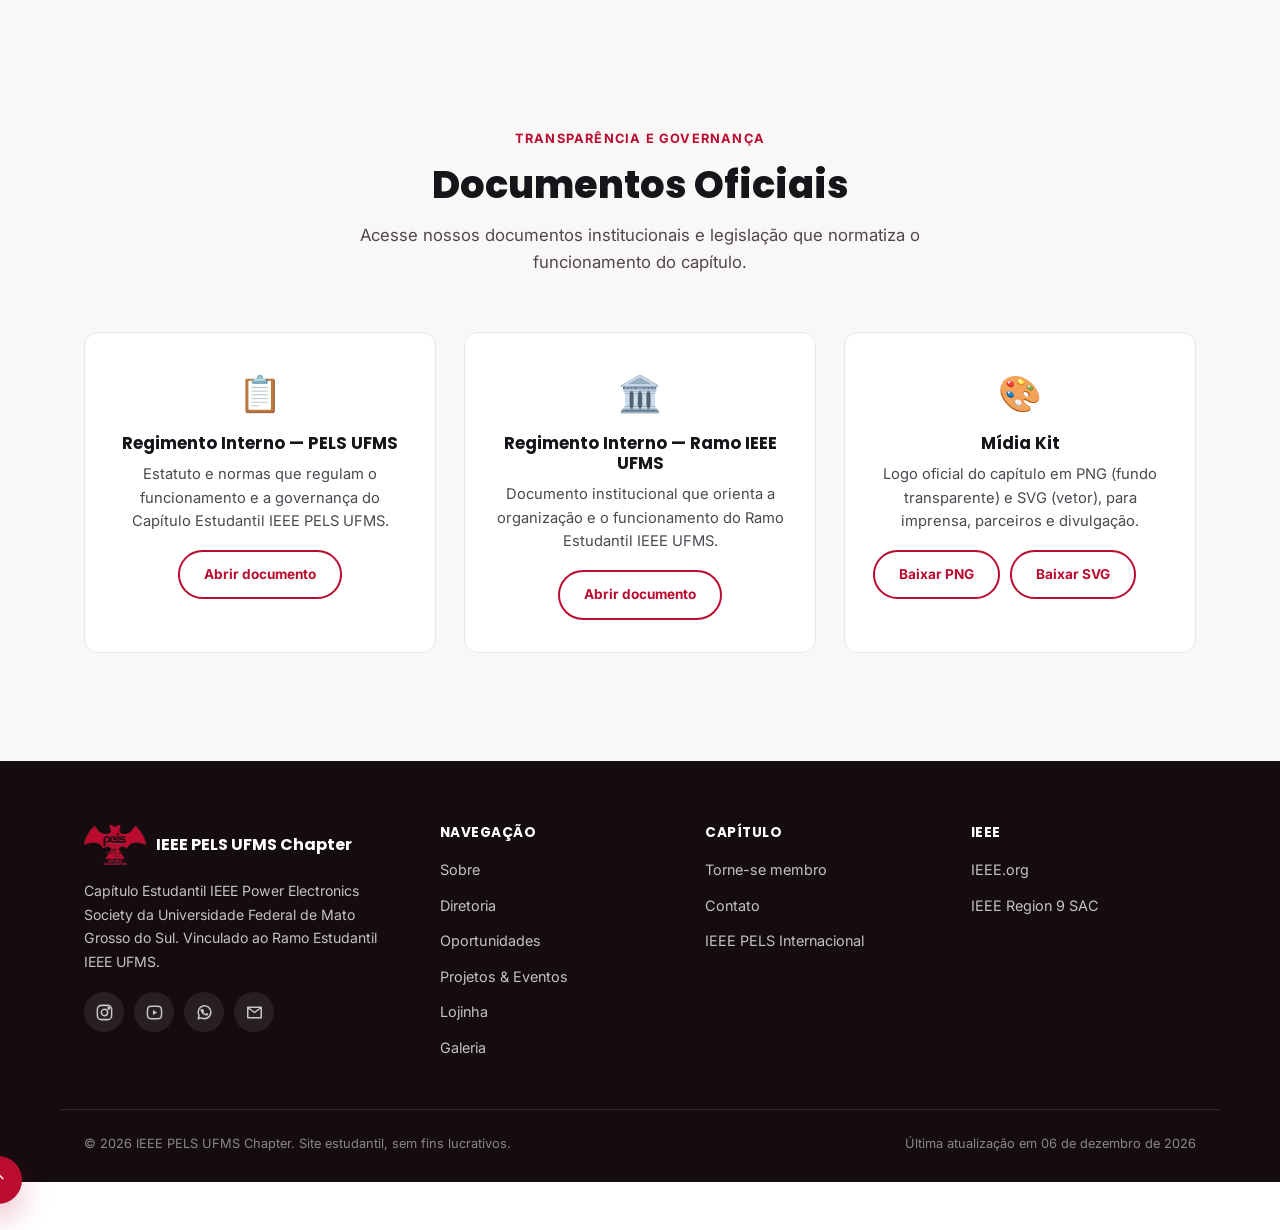
==== commit f4cc8555: "Add files via upload" ====
--- a/index.html
+++ b/index.html
@@ -22,6 +22,9 @@
     var stored = localStorage.getItem('pels-theme');
     var theme = stored || (window.matchMedia('(prefers-color-scheme: dark)').matches ? 'dark' : 'light');
     document.documentElement.setAttribute('data-theme', theme);
+
+    var storedLang = localStorage.getItem('pels-lang');
+    if (storedLang === 'en') document.documentElement.setAttribute('lang', 'en');
   })();
 </script>
 </head>
@@ -42,22 +45,28 @@
     </a>
 
     <nav class="nav-desktop" aria-label="Navegação principal">
-      <a href="#inicio">Início</a>
-      <a href="#sobre">Sobre</a>
-      <a href="#diretoria">Diretoria</a>
-      <a href="#oportunidades">Oportunidades</a>
-      <a href="#projetos">Projetos &amp; Eventos</a>
-      <a href="#loja">Lojinha</a>
-      <a href="#galeria">Galeria</a>
-      <a href="#contato">Contato</a>
+      <a href="#inicio"><span class="i18n-pt">Início</span><span class="i18n-en" lang="en">Home</span></a>
+      <a href="#sobre"><span class="i18n-pt">Sobre</span><span class="i18n-en" lang="en">About</span></a>
+      <a href="#diretoria"><span class="i18n-pt">Diretoria</span><span class="i18n-en" lang="en">Board</span></a>
+      <a href="#oportunidades"><span class="i18n-pt">Oportunidades</span><span class="i18n-en" lang="en">Opportunities</span></a>
+      <a href="#projetos"><span class="i18n-pt">Projetos &amp; Eventos</span><span class="i18n-en" lang="en">Projects &amp; Events</span></a>
+      <a href="#loja"><span class="i18n-pt">Lojinha</span><span class="i18n-en" lang="en">Shop</span></a>
+      <a href="#galeria"><span class="i18n-pt">Galeria</span><span class="i18n-en" lang="en">Gallery</span></a>
+      <a href="#contato"><span class="i18n-pt">Contato</span><span class="i18n-en" lang="en">Contact</span></a>
     </nav>
+
+    <div class="lang-toggle" role="group" aria-label="Idioma do site / Site language">
+      <span class="lang-toggle-icon" aria-hidden="true">🌐</span>
+      <button type="button" class="lang-btn" data-lang-btn="pt" aria-pressed="true">PT</button>
+      <button type="button" class="lang-btn" data-lang-btn="en" aria-pressed="false">EN</button>
+    </div>
 
     <button class="theme-toggle" id="themeToggle" type="button" aria-label="Alternar tema claro/escuro" aria-pressed="false">
       <span class="theme-icon theme-icon-sun" aria-hidden="true">☀️</span>
       <span class="theme-icon theme-icon-moon" aria-hidden="true">🌙</span>
     </button>
 
-    <a href="#membros" class="btn btn-outline">Torne-se membro</a>
+    <a href="#membros" class="btn btn-outline"><span class="i18n-pt">Torne-se membro</span><span class="i18n-en" lang="en">Become a member</span></a>
 
     <button class="nav-toggle" id="navToggle" aria-label="Abrir menu" aria-expanded="false" aria-controls="navMobile">
       <span></span>
@@ -66,15 +75,20 @@
 </header>
 
 <nav class="nav-mobile" id="navMobile" aria-label="Navegação mobile">
-  <a href="#inicio">Início</a>
-  <a href="#sobre">Sobre</a>
-  <a href="#diretoria">Diretoria</a>
-  <a href="#oportunidades">Oportunidades</a>
-  <a href="#projetos">Projetos &amp; Eventos</a>
-  <a href="#loja">Lojinha</a>
-  <a href="#galeria">Galeria</a>
-  <a href="#contato">Contato</a>
-  <a href="#membros" class="btn btn-primary">Torne-se membro</a>
+  <a href="#inicio"><span class="i18n-pt">Início</span><span class="i18n-en" lang="en">Home</span></a>
+  <a href="#sobre"><span class="i18n-pt">Sobre</span><span class="i18n-en" lang="en">About</span></a>
+  <a href="#diretoria"><span class="i18n-pt">Diretoria</span><span class="i18n-en" lang="en">Board</span></a>
+  <a href="#oportunidades"><span class="i18n-pt">Oportunidades</span><span class="i18n-en" lang="en">Opportunities</span></a>
+  <a href="#projetos"><span class="i18n-pt">Projetos &amp; Eventos</span><span class="i18n-en" lang="en">Projects &amp; Events</span></a>
+  <a href="#loja"><span class="i18n-pt">Lojinha</span><span class="i18n-en" lang="en">Shop</span></a>
+  <a href="#galeria"><span class="i18n-pt">Galeria</span><span class="i18n-en" lang="en">Gallery</span></a>
+  <a href="#contato"><span class="i18n-pt">Contato</span><span class="i18n-en" lang="en">Contact</span></a>
+  <a href="#membros" class="btn btn-primary"><span class="i18n-pt">Torne-se membro</span><span class="i18n-en" lang="en">Become a member</span></a>
+  <div class="lang-toggle lang-toggle-mobile" role="group" aria-label="Idioma do site / Site language">
+    <span class="lang-toggle-icon" aria-hidden="true">🌐</span>
+    <button type="button" class="lang-btn" data-lang-btn="pt" aria-pressed="true">PT</button>
+    <button type="button" class="lang-btn" data-lang-btn="en" aria-pressed="false">EN</button>
+  </div>
   <button class="theme-toggle theme-toggle-mobile" id="themeToggleMobile" type="button" aria-label="Alternar tema claro/escuro" aria-pressed="false">
     <span class="theme-icon theme-icon-sun" aria-hidden="true">☀️</span>
     <span class="theme-icon theme-icon-moon" aria-hidden="true">🌙</span>
@@ -88,20 +102,28 @@
   <section class="hero" id="inicio">
     <div class="container hero-grid">
       <div class="hero-copy">
-        <span class="eyebrow">🦇 Capítulo Estudantil IEEE PELS</span>
-        <h1>Eletrônica de potência, <em>na prática</em>, na UFMS.</h1>
-        <p class="hero-lead">
+        <span class="eyebrow i18n-pt">🦇 Capítulo Estudantil IEEE PELS</span>
+        <span class="eyebrow i18n-en" lang="en">🦇 IEEE PELS Student Chapter</span>
+        <h1 class="i18n-pt">Eletrônica de potência, <em>na prática</em>, na UFMS.</h1>
+        <h1 class="i18n-en" lang="en">Power electronics, <em>in practice</em>, at UFMS.</h1>
+        <p class="hero-lead i18n-pt">
           Somos o Capítulo Estudantil IEEE Power Electronics Society (PELS) da Universidade Federal de
           Mato Grosso do Sul. Desenvolvemos projetos, eventos e oportunidades para aproximar teoria,
           indústria e comunidade na área de conversão e controle de energia elétrica.
         </p>
+        <p class="hero-lead i18n-en" lang="en">
+          We are the IEEE Power Electronics Society (PELS) Student Chapter at the Federal University of
+          Mato Grosso do Sul. We build projects, events and opportunities that bring theory, industry and
+          community closer together in the field of power conversion and control.
+        </p>
         <div class="hero-actions">
-          <a href="#projetos" class="btn btn-primary">Ver projetos e eventos</a>
-          <a href="#membros" class="btn btn-outline">Como participar</a>
+          <a href="#projetos" class="btn btn-primary"><span class="i18n-pt">Ver projetos e eventos</span><span class="i18n-en" lang="en">See projects and events</span></a>
+          <a href="#membros" class="btn btn-outline"><span class="i18n-pt">Como participar</span><span class="i18n-en" lang="en">How to join</span></a>
         </div>
         <div class="hero-badge hero-badge-award reveal" style="--delay:.15s">
           <span class="award-icon">🏆</span>
-          <span><strong>Capítulo Estudantil Exemplar</strong><br>IEEE R9 SAC Awards 2026</span>
+          <span class="i18n-pt"><strong>Capítulo Estudantil Exemplar</strong><br>IEEE R9 SAC Awards 2025</span>
+          <span class="i18n-en" lang="en"><strong>Exemplary Student Chapter</strong><br>IEEE R9 SAC Awards 2025</span>
         </div>
       </div>
 
@@ -110,12 +132,14 @@
         <div class="logo-3d-canvas" id="logo3dCanvas" role="img" aria-label="Mascote do capítulo: morcego estilizado com o símbolo PELS, extrudado em 3D — arraste para girar" tabindex="0">
           <img class="logo-3d-fallback" src="assets/img/hero-mark-icon.png" alt="Mascote do capítulo: morcego estilizado com o símbolo PELS">
         </div>
-        <span class="logo-3d-hint" aria-hidden="true">Arraste para girar</span>
+        <span class="logo-3d-hint i18n-pt" aria-hidden="true">Arraste para girar</span>
+        <span class="logo-3d-hint i18n-en" lang="en" aria-hidden="true">Drag to rotate</span>
       </div>
     </div>
 
     <div class="scroll-cue" aria-hidden="true">
-      <span>Role para explorar</span>
+      <span class="i18n-pt">Role para explorar</span>
+      <span class="i18n-en" lang="en">Scroll to explore</span>
       <span class="wheel"></span>
     </div>
   </section>
@@ -124,23 +148,28 @@
   <div class="pin-wrap" id="pinWrap">
     <div class="pin-inner">
       <div class="starfield" aria-hidden="true"></div>
-      <span class="pin-kicker">Impacto em números</span>
+      <span class="pin-kicker i18n-pt">Impacto em números</span>
+      <span class="pin-kicker i18n-en" lang="en">Impact in numbers</span>
       <div class="stats-grid">
         <div class="stat-cine">
           <div class="stat-num" data-count="16" data-suffix="+">0</div>
-          <div class="stat-label">Membros ativos</div>
+          <div class="stat-label i18n-pt">Membros ativos</div>
+          <div class="stat-label i18n-en" lang="en">Active members</div>
         </div>
         <div class="stat-cine">
           <div class="stat-num" data-count="417" data-suffix="+">0</div>
-          <div class="stat-label">Seguidores no Instagram</div>
+          <div class="stat-label i18n-pt">Seguidores no Instagram</div>
+          <div class="stat-label i18n-en" lang="en">Instagram followers</div>
         </div>
         <div class="stat-cine">
           <div class="stat-num" data-count="5" data-suffix="+">0</div>
-          <div class="stat-label">Projetos em andamento</div>
+          <div class="stat-label i18n-pt">Projetos em andamento</div>
+          <div class="stat-label i18n-en" lang="en">Ongoing projects</div>
         </div>
         <div class="stat-cine">
           <div class="stat-num" data-count="1">0</div>
-          <div class="stat-label">Prêmio IEEE R9 em 2026</div>
+          <div class="stat-label i18n-pt">Prêmio IEEE R9 em 2025</div>
+          <div class="stat-label i18n-en" lang="en">IEEE R9 Award in 2025</div>
         </div>
       </div>
     </div>
@@ -150,53 +179,88 @@
   <section id="sobre">
     <div class="container">
       <div class="section-head reveal">
-        <span class="kicker">Quem somos</span>
-        <h2>O Capítulo Estudantil IEEE PELS UFMS</h2>
-        <p>Parte integrante do IEEE na UFMS, com o objetivo de divulgar a Eletrônica de Potência e
+        <span class="kicker i18n-pt">Quem somos</span>
+        <span class="kicker i18n-en" lang="en">Who we are</span>
+        <h2 class="i18n-pt">O Capítulo Estudantil IEEE PELS UFMS</h2>
+        <h2 class="i18n-en" lang="en">The IEEE PELS UFMS Student Chapter</h2>
+        <p class="i18n-pt">Parte integrante do IEEE na UFMS, com o objetivo de divulgar a Eletrônica de Potência e
           desenvolver projetos de engenharia relacionados à área.</p>
+        <p class="i18n-en" lang="en">Part of IEEE at UFMS, with the goal of promoting Power Electronics and
+          developing engineering projects related to the field.</p>
       </div>
 
       <div class="about-grid">
         <div class="about-copy reveal reveal-left">
-          <p>
+          <p class="i18n-pt">
             O Capítulo Estudantil <strong>IEEE Power Electronics Society (PELS) UFMS</strong> mantém seus
             membros atualizados com os avanços tecnológicos e oferece ferramentas que promovem
             crescimento acadêmico e profissional dentro e fora da sala de aula.
           </p>
-          <p>
+          <p class="i18n-en" lang="en">
+            The <strong>IEEE Power Electronics Society (PELS) UFMS</strong> Student Chapter keeps its
+            members up to date with technological advances and offers tools that promote academic and
+            professional growth inside and outside the classroom.
+          </p>
+          <p class="i18n-pt">
             <strong>O que é Eletrônica de Potência?</strong> É a área da Engenharia Elétrica que estuda e
             viabiliza conversores de potência para o controle de energia elétrica — um campo
             interdisciplinar que abrange Sistemas de Potência, Eletrônica e Controle.
           </p>
-          <p>
+          <p class="i18n-en" lang="en">
+            <strong>What is Power Electronics?</strong> It is the field of Electrical Engineering that studies
+            and enables power converters for electrical energy control — an interdisciplinary field spanning
+            Power Systems, Electronics and Control.
+          </p>
+          <p class="i18n-pt">
             Somos vinculados ao <a href="https://www.ieee-pels.org" target="_blank" rel="noopener">IEEE PELS
             internacional</a> e ao <strong>Ramo Estudantil IEEE UFMS</strong>, promovendo atividades técnicas,
             humanitárias, sociais e de desenvolvimento profissional.
           </p>
-          <div class="pill-row">
+          <p class="i18n-en" lang="en">
+            We are affiliated with <a href="https://www.ieee-pels.org" target="_blank" rel="noopener">IEEE PELS
+            International</a> and the <strong>IEEE UFMS Student Branch</strong>, promoting technical,
+            humanitarian, social and professional development activities.
+          </p>
+          <div class="pill-row i18n-pt">
             <span class="pill">Inovação tecnológica</span>
             <span class="pill">Educação de excelência</span>
             <span class="pill">Inclusão e diversidade</span>
             <span class="pill">Networking</span>
             <span class="pill">Voluntariado</span>
           </div>
+          <div class="pill-row i18n-en" lang="en">
+            <span class="pill">Technological innovation</span>
+            <span class="pill">Educational excellence</span>
+            <span class="pill">Inclusion &amp; diversity</span>
+            <span class="pill">Networking</span>
+            <span class="pill">Volunteering</span>
+          </div>
         </div>
 
         <div class="mvv reveal reveal-right">
           <div class="mvv-card">
-            <h3>Missão</h3>
-            <p>Promover o avanço da eletrônica de potência e suas aplicações, incentivando o crescimento
+            <h3 class="i18n-pt">Missão</h3>
+            <h3 class="i18n-en" lang="en">Mission</h3>
+            <p class="i18n-pt">Promover o avanço da eletrônica de potência e suas aplicações, incentivando o crescimento
               acadêmico e profissional dos membros.</p>
+            <p class="i18n-en" lang="en">To promote the advancement of power electronics and its applications,
+              encouraging the academic and professional growth of our members.</p>
           </div>
           <div class="mvv-card">
-            <h3>Visão</h3>
-            <p>Ser referência em iniciativas estudantis de eletrônica de potência, desenvolvendo sistemas
+            <h3 class="i18n-pt">Visão</h3>
+            <h3 class="i18n-en" lang="en">Vision</h3>
+            <p class="i18n-pt">Ser referência em iniciativas estudantis de eletrônica de potência, desenvolvendo sistemas
               e tecnologias.</p>
+            <p class="i18n-en" lang="en">To be a reference among student initiatives in power electronics,
+              developing systems and technologies.</p>
           </div>
           <div class="mvv-card">
-            <h3>Valores</h3>
-            <p>Inovação, educação de excelência, inclusão e diversidade, equilíbrio entre academia e
+            <h3 class="i18n-pt">Valores</h3>
+            <h3 class="i18n-en" lang="en">Values</h3>
+            <p class="i18n-pt">Inovação, educação de excelência, inclusão e diversidade, equilíbrio entre academia e
               indústria, networking, profissionalismo e voluntariado.</p>
+            <p class="i18n-en" lang="en">Innovation, educational excellence, inclusion and diversity, balance
+              between academia and industry, networking, professionalism and volunteering.</p>
           </div>
         </div>
       </div>
@@ -206,7 +270,8 @@
   <!-- ================= APOIADORES ================= -->
   <section class="supporters">
     <div class="container">
-      <span class="supporters-label">Apoio institucional</span>
+      <span class="supporters-label i18n-pt">Apoio institucional</span>
+      <span class="supporters-label i18n-en" lang="en">Institutional support</span>
       <div class="supporters-row">
         <span class="supporter-mark">IEEE</span>
         <span class="supporter-mark">BATLAB</span>
@@ -219,9 +284,12 @@
   <section id="diretoria" class="section-alt">
     <div class="container">
       <div class="section-head center reveal">
-        <span class="kicker">Gestão 2026</span>
-        <h2>Nossa Diretoria</h2>
-        <p>Time responsável por planejar, organizar e sustentar as atividades do capítulo ao longo do ano.</p>
+        <span class="kicker i18n-pt">Gestão 2026</span>
+        <span class="kicker i18n-en" lang="en">2026 Term</span>
+        <h2 class="i18n-pt">Nossa Diretoria</h2>
+        <h2 class="i18n-en" lang="en">Our Board</h2>
+        <p class="i18n-pt">Time responsável por planejar, organizar e sustentar as atividades do capítulo ao longo do ano.</p>
+        <p class="i18n-en" lang="en">The team responsible for planning, organizing and sustaining the chapter's activities throughout the year.</p>
       </div>
 
       <div class="board-grid">
@@ -238,12 +306,14 @@
         <div class="board-card reveal" style="--delay:.15s">
           <div class="member-photo"><img src="assets/img/members/luigi.jpg" alt="Foto de Luigi"><span>L</span></div>
           <h3>Luigi</h3>
-          <span class="role">Secretário</span>
+          <span class="role i18n-pt">Secretário</span>
+          <span class="role i18n-en" lang="en">Secretary</span>
         </div>
         <div class="board-card reveal" style="--delay:.2s">
           <div class="member-photo"><img src="assets/img/members/pedro-pereira.jpg" alt="Foto de Pedro Pereira"><span>PP</span></div>
           <h3>Pedro Pereira</h3>
-          <span class="role">Tesoureiro</span>
+          <span class="role i18n-pt">Tesoureiro</span>
+          <span class="role i18n-en" lang="en">Treasurer</span>
         </div>
         <div class="board-card reveal" style="--delay:.25s">
           <div class="member-photo"><img src="assets/img/members/julio.jpg" alt="Foto de Julio"><span>J</span></div>
@@ -253,17 +323,20 @@
         <div class="board-card reveal" style="--delay:.3s">
           <div class="member-photo"><img src="assets/img/members/thawan.jpg" alt="Foto de Thawan"><span>T</span></div>
           <h3>Thawan</h3>
-          <span class="role">Diretor de Projetos</span>
+          <span class="role i18n-pt">Diretor de Projetos</span>
+          <span class="role i18n-en" lang="en">Projects Director</span>
         </div>
         <div class="board-card reveal" style="--delay:.35s">
           <div class="member-photo"><img src="assets/img/members/caio-sandim.jpg" alt="Foto de Caio Sandim"><span>CS</span></div>
           <h3>Caio Sandim</h3>
-          <span class="role">Diretor de Eventos</span>
+          <span class="role i18n-pt">Diretor de Eventos</span>
+          <span class="role i18n-en" lang="en">Events Director</span>
         </div>
         <div class="board-card reveal" style="--delay:.4s">
           <div class="member-photo"><img src="assets/img/members/lindsei.jpg" alt="Foto de Lindsei"><span>L</span></div>
           <h3>Lindsei</h3>
-          <span class="role">Diretora de Eventos</span>
+          <span class="role i18n-pt">Diretora de Eventos</span>
+          <span class="role i18n-en" lang="en">Events Director</span>
         </div>
         <div class="board-card reveal" style="--delay:.45s">
           <div class="member-photo"><img src="assets/img/members/raymundo-cordero.jpg" alt="Foto de Raymundo Cordero"><span>R</span></div>
@@ -271,7 +344,8 @@
           <span class="role">Conselheiro / Advisor</span>
         </div>
       </div>
-      <p class="board-note">* Diretoria referente à gestão 2026. Cargos alinhados ao IEEE vTools Officer Reporting.</p>
+      <p class="board-note i18n-pt">* Diretoria referente à gestão 2026. Cargos alinhados ao IEEE vTools Officer Reporting.</p>
+      <p class="board-note i18n-en" lang="en">* Board for the 2026 term. Roles aligned with IEEE vTools Officer Reporting.</p>
     </div>
   </section>
 
@@ -279,23 +353,30 @@
   <section class="section" style="background:var(--bg-alt);">
     <div class="container">
       <div class="section-head reveal">
-        <span class="kicker">Membros Destaques</span>
-        <h2>Conheça quem guia a PELS</h2>
-        <p>Alguns de nossos membros que se destacam pela dedicação, pesquisa e contribuição ao capítulo.</p>
+        <span class="kicker i18n-pt">Membros Destaques</span>
+        <span class="kicker i18n-en" lang="en">Featured Members</span>
+        <h2 class="i18n-pt">Conheça quem guia a PELS</h2>
+        <h2 class="i18n-en" lang="en">Meet the people behind PELS</h2>
+        <p class="i18n-pt">Alguns de nossos membros que se destacam pela dedicação, pesquisa e contribuição ao capítulo.</p>
+        <p class="i18n-en" lang="en">Some of our members who stand out for their dedication, research and contribution to the chapter.</p>
       </div>
 
       <div class="board-grid reveal" style="margin-top:40px;">
         <div class="board-card">
           <div class="member-photo"><img src="assets/img/members/mariana-espinola-ribeiro.jpg" alt="Foto de Mariana Espinola Ribeiro"><span>M</span></div>
           <h3>Mariana Espinola Ribeiro</h3>
-          <span class="role">Ex-Chair PELS UFMS • Membro Egressa</span>
-          <p style="margin-top:10px;color:var(--ink-soft);font-size:0.88rem;">Doutoranda em Engenharia Elétrica na University of Tennessee, Knoxville (UTK) e Chair da iniciativa IEEE PELS Student Members.</p>
+          <span class="role i18n-pt">Ex-Chair PELS UFMS • Membro Egressa</span>
+          <span class="role i18n-en" lang="en">Former Chair, PELS UFMS • Alumni Member</span>
+          <p class="i18n-pt" style="margin-top:10px;color:var(--ink-soft);font-size:0.88rem;">Doutoranda em Engenharia Elétrica na University of Tennessee, Knoxville (UTK) e Chair da iniciativa IEEE PELS Student Members.</p>
+          <p class="i18n-en" lang="en" style="margin-top:10px;color:var(--ink-soft);font-size:0.88rem;">PhD student in Electrical Engineering at the University of Tennessee, Knoxville (UTK), and Chair of the IEEE PELS Student Members initiative.</p>
         </div>
         <div class="board-card">
           <div class="member-photo"><img src="assets/img/members/ianca.jpg" alt="Foto de Ianca"><span>I</span></div>
           <h3>Ianca Moraes</h3>
-          <span class="role">Membro Ativa • Ex-Chair PELS UFMS</span>
-          <p style="margin-top:10px;color:var(--ink-soft);font-size:0.88rem;">Exerceu a liderança do capítulo e segue contribuindo ativamente com pesquisas, projetos e formação de novos membros.</p>
+          <span class="role i18n-pt">Membro Ativa • Ex-Chair PELS UFMS</span>
+          <span class="role i18n-en" lang="en">Active Member • Former Chair, PELS UFMS</span>
+          <p class="i18n-pt" style="margin-top:10px;color:var(--ink-soft);font-size:0.88rem;">Exerceu a liderança do capítulo e segue contribuindo ativamente com pesquisas, projetos e formação de novos membros.</p>
+          <p class="i18n-en" lang="en" style="margin-top:10px;color:var(--ink-soft);font-size:0.88rem;">Led the chapter and continues to actively contribute with research, projects and the training of new members.</p>
         </div>
       </div>
     </div>
@@ -305,59 +386,82 @@
   <section id="oportunidades">
     <div class="container">
       <div class="section-head reveal">
-        <span class="kicker">Cresça com a gente</span>
-        <h2>Oportunidades para membros</h2>
-        <p>Bolsas, competições, eventos técnicos, voluntariado e programas de liderança abertos a
+        <span class="kicker i18n-pt">Cresça com a gente</span>
+        <span class="kicker i18n-en" lang="en">Grow with us</span>
+        <h2 class="i18n-pt">Oportunidades para membros</h2>
+        <h2 class="i18n-en" lang="en">Opportunities for members</h2>
+        <p class="i18n-pt">Bolsas, competições, eventos técnicos, voluntariado e programas de liderança abertos a
           estudantes de Engenharia da UFMS.</p>
+        <p class="i18n-en" lang="en">Scholarships, competitions, technical events, volunteering and leadership
+          programs open to UFMS Engineering students.</p>
       </div>
 
       <div class="opp-grid">
         <div class="opp-card reveal" style="--delay:0s">
           <div class="opp-icon">🔬</div>
-          <h3>Iniciação Científica</h3>
-          <p>Novas frentes de pesquisa desenvolvidas junto a membros do capítulo, com orientação para
+          <h3><a href="projetos/iniciacao-cientifica.html" target="_blank" rel="noopener"><span class="i18n-pt">Iniciação Científica</span><span class="i18n-en" lang="en">Undergraduate Research</span></a></h3>
+          <p class="i18n-pt">Novas frentes de pesquisa desenvolvidas junto a membros do capítulo, com orientação para
             quem quer dar os primeiros passos na pesquisa acadêmica em eletrônica de potência.</p>
-          <span class="opp-tag">Pesquisa</span>
+          <p class="i18n-en" lang="en">New research fronts developed alongside chapter members, with guidance for
+            those who want to take their first steps in academic research in power electronics.</p>
+          <span class="opp-tag i18n-pt">Pesquisa</span>
+          <span class="opp-tag i18n-en" lang="en">Research</span>
         </div>
 
         <div class="opp-card reveal" style="--delay:.08s">
           <div class="opp-icon">🏆</div>
           <h3>COBEP</h3>
-          <p>Apoio e incentivo à participação de membros no Congresso Brasileiro de Eletrônica de
+          <p class="i18n-pt">Apoio e incentivo à participação de membros no Congresso Brasileiro de Eletrônica de
             Potência, o principal evento científico da área no Brasil.</p>
-          <span class="opp-tag">Conferência</span>
+          <p class="i18n-en" lang="en">Support and encouragement for members to take part in the Brazilian Power
+            Electronics Conference, the field's leading scientific event in Brazil.</p>
+          <span class="opp-tag i18n-pt">Conferência</span>
+          <span class="opp-tag i18n-en" lang="en">Conference</span>
         </div>
 
         <div class="opp-card reveal" style="--delay:.16s">
           <div class="opp-icon">⚡</div>
-          <h3>Circuito PELS</h3>
-            <p>Curso completo e aplicado em eletrônica de potência, do básico de eletricidade até a montagem prática de conversores de potência. Desenvolvido integralmente pelo capítulo, oferece teoria fundamentada com prática em bancada, preparando membros para atuar em projetos industriais. <strong>Inscrições em breve.</strong></p>
-          <span class="opp-tag">Novo · Competição/Prática</span>
+          <h3><a href="projetos/circuito-pels.html" target="_blank" rel="noopener">Circuito PELS</a></h3>
+            <p class="i18n-pt">Curso completo e aplicado em eletrônica de potência, do básico de eletricidade até a montagem prática de conversores de potência. Desenvolvido integralmente pelo capítulo, oferece teoria fundamentada com prática em bancada, preparando membros para atuar em projetos industriais. <strong>Inscrições em breve.</strong></p>
+            <p class="i18n-en" lang="en">A complete, applied power electronics course, from the basics of electricity to the hands-on assembly of power converters. Developed entirely by the chapter, it pairs solid theory with bench practice, preparing members to work on industrial projects. <strong>Enrollment opening soon.</strong></p>
+          <span class="opp-tag i18n-pt">Novo · Competição/Prática</span>
+          <span class="opp-tag i18n-en" lang="en">New · Competition/Hands-on</span>
         </div>
 
         <div class="opp-card reveal" style="--delay:.24s">
           <div class="opp-icon">🎤</div>
-          <h3>Webinars &amp; Palestras</h3>
-          <p>Encontros com profissionais e ex-membros do capítulo — como o webinar com Mariana Espinola
+          <h3><span class="i18n-pt">Webinars &amp; Palestras</span><span class="i18n-en" lang="en">Webinars &amp; Talks</span></h3>
+          <p class="i18n-pt">Encontros com profissionais e ex-membros do capítulo — como o webinar com Mariana Espinola
             Ribeiro (doutoranda na University of Tennessee, Knoxville) e a palestra com a BEM
             Inteligência de Dados — sobre carreira, indústria e inovação.</p>
-          <span class="opp-tag">Desenvolvimento Profissional</span>
+          <p class="i18n-en" lang="en">Meetings with professionals and chapter alumni — such as the webinar with
+            Mariana Espinola Ribeiro (PhD student at the University of Tennessee, Knoxville) and the talk with
+            BEM Inteligência de Dados — about career, industry and innovation.</p>
+          <span class="opp-tag i18n-pt">Desenvolvimento Profissional</span>
+          <span class="opp-tag i18n-en" lang="en">Professional Development</span>
         </div>
 
         <div class="opp-card reveal" style="--delay:.32s">
           <div class="opp-icon">🤝</div>
-          <h3>Voluntariado</h3>
-          <p>Projeto humanitário SolIEEEdário, com doações e atividades para crianças da Comunidade
+          <h3><span class="i18n-pt">Voluntariado</span><span class="i18n-en" lang="en">Volunteering</span></h3>
+          <p class="i18n-pt">Projeto humanitário SolIEEEdário, com doações e atividades para crianças da Comunidade
             Mandela, e apoio ao grupo de afinidade Women in Engineering (WiE) através do WEFor.</p>
-          <span class="opp-tag">Impacto Social</span>
+          <p class="i18n-en" lang="en">The SolIEEEdário humanitarian project, with donations and activities for
+            children from the Mandela Community, and support for the Women in Engineering (WiE) affinity group
+            through WEFor.</p>
+          <span class="opp-tag i18n-pt">Impacto Social</span>
+          <span class="opp-tag i18n-en" lang="en">Social Impact</span>
         </div>
 
         <div class="opp-card reveal" style="--delay:.4s">
           <div class="opp-icon">🚀</div>
-          <h3>Liderança</h3>
-          <p>Processos seletivos anuais para novas diretorias e coordenações de projeto — uma porta de
+          <h3><span class="i18n-pt">Liderança</span><span class="i18n-en" lang="en">Leadership</span></h3>
+          <p class="i18n-pt">Processos seletivos anuais para novas diretorias e coordenações de projeto — uma porta de
             entrada real para experiência de gestão dentro do IEEE.</p>
-          <span class="opp-tag">Programa de Liderança</span>
+          <p class="i18n-en" lang="en">Annual selection processes for new boards and project coordination roles —
+            a real gateway to management experience within IEEE.</p>
+          <span class="opp-tag i18n-pt">Programa de Liderança</span>
+          <span class="opp-tag i18n-en" lang="en">Leadership Program</span>
         </div>
       </div>
     </div>
@@ -367,15 +471,18 @@
   <section id="projetos" class="section-alt">
     <div class="container">
       <div class="section-head reveal">
-        <span class="kicker">Atividades do capítulo</span>
-        <h2>Projetos &amp; Eventos</h2>
-        <p>Um retrato do que estamos construindo — dos projetos técnicos recorrentes aos eventos com a comunidade.</p>
+        <span class="kicker i18n-pt">Atividades do capítulo</span>
+        <span class="kicker i18n-en" lang="en">Chapter activities</span>
+        <h2 class="i18n-pt">Projetos &amp; Eventos</h2>
+        <h2 class="i18n-en" lang="en">Projects &amp; Events</h2>
+        <p class="i18n-pt">Um retrato do que estamos construindo — dos projetos técnicos recorrentes aos eventos com a comunidade.</p>
+        <p class="i18n-en" lang="en">A snapshot of what we're building — from recurring technical projects to events with the community.</p>
       </div>
 
       <div class="filter-row reveal" role="group" aria-label="Filtrar atividades">
-        <button class="filter-btn is-active" data-filter="all">Todos</button>
-        <button class="filter-btn" data-filter="projeto">Projetos</button>
-        <button class="filter-btn" data-filter="evento">Eventos</button>
+        <button class="filter-btn is-active" data-filter="all"><span class="i18n-pt">Todos</span><span class="i18n-en" lang="en">All</span></button>
+        <button class="filter-btn" data-filter="projeto"><span class="i18n-pt">Projetos</span><span class="i18n-en" lang="en">Projects</span></button>
+        <button class="filter-btn" data-filter="evento"><span class="i18n-pt">Eventos</span><span class="i18n-en" lang="en">Events</span></button>
       </div>
 
       <div class="timeline" id="timeline">
@@ -384,11 +491,14 @@
           <span class="timeline-dot"></span>
           <div class="timeline-card">
             <div class="timeline-meta">
-              <span class="timeline-date">Em andamento</span>
-              <span class="badge badge-projeto">Projeto</span>
+              <span class="timeline-date i18n-pt">Em andamento</span>
+              <span class="timeline-date i18n-en" lang="en">In progress</span>
+              <span class="badge badge-projeto i18n-pt">Projeto</span>
+              <span class="badge badge-projeto i18n-en" lang="en">Project</span>
             </div>
-            <h3>Circuito PELS</h3>
-            <p>Curso completo e aplicado em eletrônica de potência: dos fundamentos da eletricidade à análise e montagem de conversores. <strong>Inscrições em breve.</strong></p>
+            <h3><a href="projetos/circuito-pels.html" target="_blank" rel="noopener">Circuito PELS</a></h3>
+            <p class="i18n-pt">Curso completo e aplicado em eletrônica de potência: dos fundamentos da eletricidade à análise e montagem de conversores. <strong>Inscrições em breve.</strong></p>
+            <p class="i18n-en" lang="en">A complete, applied power electronics course: from the fundamentals of electricity to the analysis and assembly of converters. <strong>Enrollment opening soon.</strong></p>
           </div>
         </div>
 
@@ -396,11 +506,14 @@
           <span class="timeline-dot"></span>
           <div class="timeline-card">
             <div class="timeline-meta">
-              <span class="timeline-date">Em andamento</span>
-              <span class="badge badge-projeto">Projeto</span>
+              <span class="timeline-date i18n-pt">Em andamento</span>
+              <span class="timeline-date i18n-en" lang="en">In progress</span>
+              <span class="badge badge-projeto i18n-pt">Projeto</span>
+              <span class="badge badge-projeto i18n-en" lang="en">Project</span>
             </div>
-            <h3>Iniciação Científica com membros PELS</h3>
-            <p>Projetos de Iniciação Científica em eletrônica de potência, com acesso a recursos como IEEE Xplore para revisão bibliográfica, desenvolvimento de pesquisa aplicada e preparação para apresentações em conferências científicas. Oportunidades de bolsa e publicação em periódicos técnicos.</p>
+            <h3><a href="projetos/iniciacao-cientifica.html" target="_blank" rel="noopener"><span class="i18n-pt">Iniciação Científica com membros PELS</span><span class="i18n-en" lang="en">Undergraduate Research with PELS members</span></a></h3>
+            <p class="i18n-pt">Projetos de Iniciação Científica em eletrônica de potência, com acesso a recursos como IEEE Xplore para revisão bibliográfica, desenvolvimento de pesquisa aplicada e preparação para apresentações em conferências científicas. Oportunidades de bolsa e publicação em periódicos técnicos.</p>
+            <p class="i18n-en" lang="en">Undergraduate research projects in power electronics, with access to resources like IEEE Xplore for literature review, applied research development and preparation for presentations at scientific conferences. Opportunities for scholarships and publication in technical journals.</p>
           </div>
         </div>
 
@@ -408,11 +521,14 @@
           <span class="timeline-dot"></span>
           <div class="timeline-card">
             <div class="timeline-meta">
-              <span class="timeline-date">Recorrente · última edição 04/08/2026</span>
-              <span class="badge badge-projeto">Projeto</span>
+              <span class="timeline-date i18n-pt">Recorrente · última edição 04/08/2026</span>
+              <span class="timeline-date i18n-en" lang="en">Recurring · last edition 08/04/2026</span>
+              <span class="badge badge-projeto i18n-pt">Projeto</span>
+              <span class="badge badge-projeto i18n-en" lang="en">Project</span>
             </div>
-            <h3>Power English</h3>
-            <p>Círculo de conversação em inglês com foco em terminologia técnica, networking profissional e integração com a comunidade global de Power Electronics. Encontros regulares com discussões em inglês sobre projetos, artigos científicos e oportunidades de mobilidade acadêmica.</p>
+            <h3><a href="projetos/power-english.html" target="_blank" rel="noopener" lang="en">Power English</a></h3>
+            <p class="i18n-pt">Círculo de conversação em inglês com foco em terminologia técnica, networking profissional e integração com a comunidade global de Power Electronics. Encontros regulares com discussões em inglês sobre projetos, artigos científicos e oportunidades de mobilidade acadêmica.</p>
+            <p class="i18n-en" lang="en">An English conversation circle focused on technical terminology, professional networking and integration with the global Power Electronics community. Regular meetings with discussions in English about projects, scientific papers and academic mobility opportunities.</p>
           </div>
         </div>
 
@@ -420,11 +536,14 @@
           <span class="timeline-dot"></span>
           <div class="timeline-card">
             <div class="timeline-meta">
-              <span class="timeline-date">Recorrente</span>
-              <span class="badge badge-projeto">Projeto</span>
+              <span class="timeline-date i18n-pt">Recorrente</span>
+              <span class="timeline-date i18n-en" lang="en">Recurring</span>
+              <span class="badge badge-projeto i18n-pt">Projeto</span>
+              <span class="badge badge-projeto i18n-en" lang="en">Project</span>
             </div>
-            <h3>Paper Club</h3>
-            <p>Encontros periódicos para leitura, discussão e análise crítica de artigos científicos de ponta em eletrônica de potência, conversão de energia e aplicações de power electronics. Desenvolve pensamento científico e prepara membros para conferências como COBEP e publicações técnicas.</p>
+            <h3><a href="projetos/paper-club.html" target="_blank" rel="noopener" lang="en">Paper Club</a></h3>
+            <p class="i18n-pt">Encontros periódicos para leitura, discussão e análise crítica de artigos científicos de ponta em eletrônica de potência, conversão de energia e aplicações de power electronics. Desenvolve pensamento científico e prepara membros para conferências como COBEP e publicações técnicas.</p>
+            <p class="i18n-en" lang="en">Periodic meetings to read, discuss and critically analyze cutting-edge scientific papers in power electronics, energy conversion and power electronics applications. Builds scientific thinking and prepares members for conferences like COBEP and technical publications.</p>
           </div>
         </div>
 
@@ -432,12 +551,16 @@
           <span class="timeline-dot"></span>
           <div class="timeline-card">
             <div class="timeline-meta">
-              <span class="timeline-date">Contínuo</span>
-              <span class="badge badge-projeto">Projeto Humanitário</span>
+              <span class="timeline-date i18n-pt">Contínuo</span>
+              <span class="timeline-date i18n-en" lang="en">Ongoing</span>
+              <span class="badge badge-projeto i18n-pt">Projeto Humanitário</span>
+              <span class="badge badge-projeto i18n-en" lang="en">Humanitarian Project</span>
             </div>
-            <h3>SolIEEEdário</h3>
-            <p>Ações de doação e atividades lúdicas voltadas às crianças da Comunidade Mandela,
+            <h3><a href="projetos/solieeedario.html" target="_blank" rel="noopener">SolIEEEdário</a></h3>
+            <p class="i18n-pt">Ações de doação e atividades lúdicas voltadas às crianças da Comunidade Mandela,
               aproximando o capítulo da comunidade ao seu redor.</p>
+            <p class="i18n-en" lang="en">Donation drives and playful activities for children from the Mandela
+              Community, bringing the chapter closer to the community around it.</p>
           </div>
         </div>
 
@@ -446,11 +569,14 @@
           <div class="timeline-card">
             <div class="timeline-meta">
               <span class="timeline-date">2025</span>
-              <span class="badge badge-evento">Evento</span>
+              <span class="badge badge-evento i18n-pt">Evento</span>
+              <span class="badge badge-evento i18n-en" lang="en">Event</span>
             </div>
-            <h3>COBEP 2025</h3>
-            <p>Participação no Congresso Brasileiro de Eletrônica de Potência, um dos principais eventos
+            <h3><a href="projetos/cobep.html" target="_blank" rel="noopener">COBEP 2025</a></h3>
+            <p class="i18n-pt">Participação no Congresso Brasileiro de Eletrônica de Potência, um dos principais eventos
               científicos da área no país.</p>
+            <p class="i18n-en" lang="en">Participation in the Brazilian Power Electronics Conference, one of the
+              country's leading scientific events in the field.</p>
           </div>
         </div>
 
@@ -458,12 +584,16 @@
           <span class="timeline-dot"></span>
           <div class="timeline-card">
             <div class="timeline-meta">
-              <span class="timeline-date">Edição anual</span>
-              <span class="badge badge-evento">Evento</span>
+              <span class="timeline-date i18n-pt">Edição anual</span>
+              <span class="timeline-date i18n-en" lang="en">Annual edition</span>
+              <span class="badge badge-evento i18n-pt">Evento</span>
+              <span class="badge badge-evento i18n-en" lang="en">Event</span>
             </div>
-            <h3>PELS Day</h3>
-            <p>Evento de divulgação científica que apresenta a eletrônica de potência e as atividades do
+            <h3><a href="projetos/pels-day.html" target="_blank" rel="noopener">PELS Day</a></h3>
+            <p class="i18n-pt">Evento de divulgação científica que apresenta a eletrônica de potência e as atividades do
               capítulo à comunidade acadêmica da UFMS.</p>
+            <p class="i18n-en" lang="en">A scientific outreach event that showcases power electronics and the
+              chapter's activities to the UFMS academic community.</p>
           </div>
         </div>
 
@@ -471,12 +601,16 @@
           <span class="timeline-dot"></span>
           <div class="timeline-card">
             <div class="timeline-meta">
-              <span class="timeline-date">26 de maio de 2026</span>
-              <span class="badge badge-evento">Evento</span>
+              <span class="timeline-date i18n-pt">26 de maio de 2026</span>
+              <span class="timeline-date i18n-en" lang="en">May 26, 2026</span>
+              <span class="badge badge-evento i18n-pt">Evento</span>
+              <span class="badge badge-evento i18n-en" lang="en">Event</span>
             </div>
-            <h3>Webinar com Mariana Espinola Ribeiro</h3>
-            <p>Bate-papo com uma ex-membro do capítulo, hoje doutoranda em Engenharia Elétrica na
+            <h3><a href="projetos/webinar-mariana.html" target="_blank" rel="noopener">Webinar com Mariana Espinola Ribeiro</a></h3>
+            <p class="i18n-pt">Bate-papo com uma ex-membro do capítulo, hoje doutoranda em Engenharia Elétrica na
               University of Tennessee, Knoxville (UTK), sobre carreira acadêmica internacional.</p>
+            <p class="i18n-en" lang="en">A conversation with a chapter alumna, now a PhD student in Electrical
+              Engineering at the University of Tennessee, Knoxville (UTK), about an international academic career.</p>
           </div>
         </div>
 
@@ -484,12 +618,16 @@
           <span class="timeline-dot"></span>
           <div class="timeline-card">
             <div class="timeline-meta">
-              <span class="timeline-date">2 de abril de 2026</span>
-              <span class="badge badge-evento">Evento</span>
+              <span class="timeline-date i18n-pt">2 de abril de 2026</span>
+              <span class="timeline-date i18n-en" lang="en">April 2, 2026</span>
+              <span class="badge badge-evento i18n-pt">Evento</span>
+              <span class="badge badge-evento i18n-en" lang="en">Event</span>
             </div>
-            <h3>Palestra — BEM Inteligência de Dados</h3>
-            <p>Palestra com a empresa BEM Inteligência de Dados, aproximando os membros do capítulo do
+            <h3><a href="projetos/palestra-bem.html" target="_blank" rel="noopener">Palestra — BEM Inteligência de Dados</a></h3>
+            <p class="i18n-pt">Palestra com a empresa BEM Inteligência de Dados, aproximando os membros do capítulo do
               mercado de dados e tecnologia.</p>
+            <p class="i18n-en" lang="en">A talk with the company BEM Inteligência de Dados, bringing chapter
+              members closer to the data and technology market.</p>
           </div>
         </div>
 
@@ -497,12 +635,16 @@
           <span class="timeline-dot"></span>
           <div class="timeline-card">
             <div class="timeline-meta">
-              <span class="timeline-date">Ação contínua</span>
-              <span class="badge badge-evento">Evento</span>
+              <span class="timeline-date i18n-pt">Ação contínua</span>
+              <span class="timeline-date i18n-en" lang="en">Ongoing action</span>
+              <span class="badge badge-evento i18n-pt">Evento</span>
+              <span class="badge badge-evento i18n-en" lang="en">Event</span>
             </div>
-            <h3>WEFor — apoio ao Women in Engineering (WiE)</h3>
-            <p>Apoio do capítulo PELS ao grupo de afinidade WiE em ações que promovem diversidade e
+            <h3><a href="projetos/wefor.html" target="_blank" rel="noopener">WEFor — apoio ao Women in Engineering (WiE)</a></h3>
+            <p class="i18n-pt">Apoio do capítulo PELS ao grupo de afinidade WiE em ações que promovem diversidade e
               inclusão na engenharia.</p>
+            <p class="i18n-en" lang="en">The PELS chapter's support for the WiE affinity group in actions that
+              promote diversity and inclusion in engineering.</p>
           </div>
         </div>
 
@@ -514,22 +656,33 @@
   <section id="loja" class="store-section">
     <div class="container store-layout">
       <div class="store-copy reveal reveal-left">
-        <span class="kicker">Lojinha PELS UFMS</span>
-        <h2>Vista a energia<br>do capítulo.</h2>
-        <p>O boné oficial IEEE PELS UFMS une identidade, comunidade e apoio às iniciativas estudantis do capítulo.</p>
-        <ul class="store-points">
+        <span class="kicker i18n-pt">Lojinha PELS UFMS</span>
+        <span class="kicker i18n-en" lang="en">PELS UFMS Shop</span>
+        <h2 class="i18n-pt">Vista a energia<br>do capítulo.</h2>
+        <h2 class="i18n-en" lang="en">Wear the chapter's<br>energy.</h2>
+        <p class="i18n-pt">O boné oficial IEEE PELS UFMS une identidade, comunidade e apoio às iniciativas estudantis do capítulo.</p>
+        <p class="i18n-en" lang="en">The official IEEE PELS UFMS cap combines identity, community and support for the chapter's student initiatives.</p>
+        <ul class="store-points i18n-pt">
           <li>Produto oficial do Capítulo Estudantil IEEE PELS UFMS</li>
           <li>Pedido realizado pelo formulário da lojinha</li>
           <li>Em breve: novas peças e edições especiais</li>
         </ul>
-        <a class="btn btn-primary" href="https://docs.google.com/forms/d/e/1FAIpQLScPpSZk8Nlu5Xvtdf27kaiB1F0Iyk7gcQQs08hyeswyXiyEWQ/viewform?usp=publish-editor" target="_blank" rel="noopener">Pedir meu boné <span aria-hidden="true">↗</span></a>
+        <ul class="store-points i18n-en" lang="en">
+          <li>Official product of the IEEE PELS UFMS Student Chapter</li>
+          <li>Orders placed through the shop's form</li>
+          <li>Coming soon: new items and special editions</li>
+        </ul>
+        <a class="btn btn-primary" href="https://docs.google.com/forms/d/e/1FAIpQLScPpSZk8Nlu5Xvtdf27kaiB1F0Iyk7gcQQs08hyeswyXiyEWQ/viewform?usp=publish-editor" target="_blank" rel="noopener"><span class="i18n-pt">Pedir meu boné</span><span class="i18n-en" lang="en">Order my cap</span> <span aria-hidden="true">↗</span></a>
       </div>
       <article class="product-card reveal reveal-right" aria-label="Boné oficial IEEE PELS UFMS">
         <img class="product-photo" src="assets/img/products/bone-pels-ufms.jpeg" alt="Boné azul-marinho oficial PELS UFMS, visto pela frente e por trás" loading="lazy">
         <div class="product-info">
-          <span class="product-status">Disponível para pedido</span>
-          <h3>Boné oficial PELS UFMS</h3>
-          <p>Azul-marinho com bordado da identidade do capítulo.</p>
+          <span class="product-status i18n-pt">Disponível para pedido</span>
+          <span class="product-status i18n-en" lang="en">Available to order</span>
+          <h3 class="i18n-pt">Boné oficial PELS UFMS</h3>
+          <h3 class="i18n-en" lang="en">Official PELS UFMS cap</h3>
+          <p class="i18n-pt">Azul-marinho com bordado da identidade do capítulo.</p>
+          <p class="i18n-en" lang="en">Navy blue with the chapter's identity embroidered on it.</p>
         </div>
       </article>
     </div>
@@ -539,36 +692,53 @@
   <section id="galeria" class="section-alt">
     <div class="container">
       <div class="section-head center reveal">
-        <span class="kicker">Momentos do capítulo</span>
-        <h2>Galeria</h2>
-        <p>Registros reais das nossas atividades — clique em qualquer foto para ampliar.</p>
+        <span class="kicker i18n-pt">Momentos do capítulo</span>
+        <span class="kicker i18n-en" lang="en">Chapter moments</span>
+        <h2 class="i18n-pt">Galeria</h2>
+        <h2 class="i18n-en" lang="en">Gallery</h2>
+        <p class="i18n-pt">Registros reais das nossas atividades — clique em qualquer foto para ampliar.</p>
+        <p class="i18n-en" lang="en">Real records of our activities — click any photo to enlarge it.</p>
       </div>
 
       <div class="gallery-grid">
-        <div class="gallery-item reveal reveal-scale tilt" style="--delay:0s" data-caption="Capítulo representado com a bandeira PELS em evento acadêmico">
+        <div class="gallery-item reveal reveal-scale tilt" style="--delay:0s" data-caption="Capítulo representado com a bandeira PELS em evento acadêmico" tabindex="0" role="button" aria-label="Ampliar foto: Representando o capítulo">
           <img src="assets/img/gallery/momento-01.jpg" alt="Membros do capítulo PELS UFMS segurando a bandeira do capítulo em um evento" loading="lazy">
-          <div class="gallery-overlay"><span>Representando o capítulo</span></div>
+          <div class="gallery-overlay"><span class="i18n-pt">Representando o capítulo</span><span class="i18n-en" lang="en">Representing the chapter</span></div>
           <span class="gallery-expand" aria-hidden="true">⤢</span>
         </div>
-        <div class="gallery-item reveal reveal-scale tilt" style="--delay:.08s" data-caption="Webinar com Mariana Espinola Ribeiro, ex-membro e doutoranda na UTK">
+        <div class="gallery-item reveal reveal-scale tilt" style="--delay:.08s" data-caption="Webinar com Mariana Espinola Ribeiro, ex-membro e doutoranda na UTK" tabindex="0" role="button" aria-label="Ampliar foto: Webinar com egressa (UTK)">
           <img src="assets/img/gallery/momento-02.jpg" alt="Webinar por videochamada com ex-membro do capítulo" loading="lazy">
-          <div class="gallery-overlay"><span>Webinar com egressa (UTK)</span></div>
+          <div class="gallery-overlay"><span class="i18n-pt">Webinar com egressa (UTK)</span><span class="i18n-en" lang="en">Webinar with alumna (UTK)</span></div>
           <span class="gallery-expand" aria-hidden="true">⤢</span>
         </div>
-        <div class="gallery-item reveal reveal-scale tilt" style="--delay:.16s" data-caption="Ação social SolIEEEdário com crianças da Comunidade Mandela">
+        <div class="gallery-item reveal reveal-scale tilt" style="--delay:.16s" data-caption="Ação social SolIEEEdário com crianças da Comunidade Mandela" tabindex="0" role="button" aria-label="Ampliar foto: SolIEEEdário">
           <img src="assets/img/gallery/momento-03.jpg" alt="Voluntários do capítulo em ação social SolIEEEdário com crianças" loading="lazy">
           <div class="gallery-overlay"><span>SolIEEEdário</span></div>
           <span class="gallery-expand" aria-hidden="true">⤢</span>
         </div>
-        <div class="gallery-item reveal reveal-scale tilt" style="--delay:.24s" data-caption="Apresentação de membro do capítulo em evento acadêmico da UFMS">
+        <div class="gallery-item reveal reveal-scale tilt" style="--delay:.24s" data-caption="Apresentação de membro do capítulo em evento acadêmico da UFMS" tabindex="0" role="button" aria-label="Ampliar foto: No palco, representando a PELS">
           <img src="assets/img/gallery/momento-04.jpg" alt="Membro do capítulo apresentando em palco de evento acadêmico" loading="lazy">
-          <div class="gallery-overlay"><span>No palco, representando a PELS</span></div>
+          <div class="gallery-overlay"><span class="i18n-pt">No palco, representando a PELS</span><span class="i18n-en" lang="en">On stage, representing PELS</span></div>
           <span class="gallery-expand" aria-hidden="true">⤢</span>
         </div>
       </div>
       <!-- TODO: substituir/completar com fotos de confraternizações e do PELS Day fornecidas pela diretoria -->
-    </div>
-  </section>
+
+      <div class="insta-embeds reveal" style="margin-top:56px;">
+        <div class="section-head center" style="margin-bottom:32px;">
+          <span class="kicker">@pels_ufms</span>
+          <h3 class="i18n-pt" style="font-size:1.4rem;">Direto do nosso Instagram</h3>
+          <h3 class="i18n-en" lang="en" style="font-size:1.4rem;">Straight from our Instagram</h3>
+        </div>
+        <div class="insta-embeds-grid">
+          <blockquote class="instagram-media" data-instgrm-permalink="https://www.instagram.com/p/DVg1gPiico-/" data-instgrm-version="14"></blockquote>
+          <blockquote class="instagram-media" data-instgrm-permalink="https://www.instagram.com/p/DVoG5PVjSPw/" data-instgrm-version="14"></blockquote>
+          <blockquote class="instagram-media" data-instgrm-permalink="https://www.instagram.com/p/DWUKyNYltnK/" data-instgrm-version="14"></blockquote>
+        </div>
+      </div>
+    </div>
+  </section>
+  <script async src="https://www.instagram.com/embed.js"></script>
 
   <!-- Lightbox -->
   <div class="lightbox" id="lightbox" role="dialog" aria-modal="true" aria-hidden="true">
@@ -585,32 +755,68 @@
   <section class="section" style="background:var(--bg-alt);">
     <div class="container">
       <div class="section-head center reveal">
-        <span class="kicker">Crescimento profissional</span>
-        <h2>Por que fazer parte da PELS UFMS?</h2>
+        <span class="kicker i18n-pt">Crescimento profissional</span>
+        <span class="kicker i18n-en" lang="en">Professional growth</span>
+        <h2 class="i18n-pt">Por que fazer parte da PELS UFMS?</h2>
+        <h2 class="i18n-en" lang="en">Why join PELS UFMS?</h2>
       </div>
 
       <div class="why-grid reveal">
         <div class="why-card">
           <span class="why-icon">🎓</span>
-          <h3>Educação de Excelência</h3>
-          <p>Acesso a cursos práticos, workshops e palestras com profissionais da indústria de eletrônica de potência.</p>
+          <h3 class="i18n-pt">Educação de Excelência</h3>
+          <h3 class="i18n-en" lang="en">Educational Excellence</h3>
+          <p class="i18n-pt">Acesso a cursos práticos, workshops e palestras com profissionais da indústria de eletrônica de potência.</p>
+          <p class="i18n-en" lang="en">Access to hands-on courses, workshops and talks with power electronics industry professionals.</p>
         </div>
         <div class="why-card">
           <span class="why-icon">🔬</span>
-          <h3>Pesquisa Aplicada</h3>
-          <p>Oportunidades de Iniciação Científica com suporte de professores e acesso a recursos como IEEE Xplore.</p>
+          <h3 class="i18n-pt">Pesquisa Aplicada</h3>
+          <h3 class="i18n-en" lang="en">Applied Research</h3>
+          <p class="i18n-pt">Oportunidades de Iniciação Científica com suporte de professores e acesso a recursos como IEEE Xplore.</p>
+          <p class="i18n-en" lang="en">Undergraduate research opportunities with faculty support and access to resources like IEEE Xplore.</p>
         </div>
         <div class="why-card">
           <span class="why-icon">🤝</span>
-          <h3>Networking Global</h3>
-          <p>Conecte-se com profissionais, pesquisadores e estudantes de engenharia em nível nacional e internacional.</p>
+          <h3 class="i18n-pt">Networking Global</h3>
+          <h3 class="i18n-en" lang="en">Global Networking</h3>
+          <p class="i18n-pt">Conecte-se com profissionais, pesquisadores e estudantes de engenharia em nível nacional e internacional.</p>
+          <p class="i18n-en" lang="en">Connect with professionals, researchers and engineering students both nationally and internationally.</p>
         </div>
         <div class="why-card">
           <span class="why-icon">⚡</span>
-          <h3>Impacto Social</h3>
-          <p>Contribua para projetos que transformam energia limpa e eficiência em realidade nas comunidades.</p>
-        </div>
-      </div>
+          <h3 class="i18n-pt">Impacto Social</h3>
+          <h3 class="i18n-en" lang="en">Social Impact</h3>
+          <p class="i18n-pt">Contribua para projetos que transformam energia limpa e eficiência em realidade nas comunidades.</p>
+          <p class="i18n-en" lang="en">Contribute to projects that turn clean energy and efficiency into reality within communities.</p>
+        </div>
+      </div>
+
+      <!-- EXEMPLO ILUSTRATIVO: depoimento fictício, gerado apenas para a diretoria avaliar o formato.
+           NÃO publicar sem antes confirmar o texto real com a Mariana. Trocar/remover antes de ir ao ar. -->
+      <div class="testimonial-draft-flag reveal" style="max-width:680px;margin:48px auto 0;text-align:center;">
+        <span class="opp-tag i18n-pt" style="background:var(--badge-projeto-bg, rgba(212,160,23,.16));color:var(--badge-projeto-ink, #b8860b);">Exemplo — texto fictício, aguardando aprovação</span>
+        <span class="opp-tag i18n-en" lang="en" style="background:var(--badge-projeto-bg, rgba(212,160,23,.16));color:var(--badge-projeto-ink, #b8860b);">Example — fictional text, pending approval</span>
+      </div>
+      <figure class="testimonial-card reveal" style="max-width:680px;margin:14px auto 0;">
+        <blockquote class="i18n-pt">
+          "Entrar para o PELS UFMS foi o que me deu a base para pensar em pesquisa fora do Brasil. As
+          discussões técnicas, os projetos práticos e a troca com a diretoria me prepararam para os
+          desafios que encontrei na pós-graduação — hoje, quando oriento estudantes na UTK, percebo o
+          quanto aquele ambiente colaborativo do capítulo formou a pesquisadora que sou."
+        </blockquote>
+        <blockquote class="i18n-en" lang="en">
+          "Joining PELS UFMS gave me the foundation to consider research outside Brazil. The technical
+          discussions, hands-on projects and exchanges with the board prepared me for the challenges I found
+          in grad school — today, as I mentor students at UTK, I realize how much that collaborative
+          environment shaped the researcher I've become."
+        </blockquote>
+        <figcaption>
+          <img src="assets/img/members/mariana-espinola-ribeiro.jpg" alt="" aria-hidden="true">
+          <span class="i18n-pt"><strong>Mariana Espinola Ribeiro</strong><br>Ex-Chair PELS UFMS · Doutoranda na University of Tennessee, Knoxville</span>
+          <span class="i18n-en" lang="en"><strong>Mariana Espinola Ribeiro</strong><br>Former Chair, PELS UFMS · PhD student at the University of Tennessee, Knoxville</span>
+        </figcaption>
+      </figure>
     </div>
   </section>
 
@@ -618,26 +824,32 @@
   <section id="membros">
     <div class="container">
       <div class="join reveal reveal-scale">
-        <h2>Quer fazer parte do IEEE PELS UFMS?</h2>
-        <p>Se você é estudante da UFMS e tem interesse em eletrônica de potência, inovação, educação
+        <h2 class="i18n-pt">Quer fazer parte do IEEE PELS UFMS?</h2>
+        <h2 class="i18n-en" lang="en">Want to join IEEE PELS UFMS?</h2>
+        <p class="i18n-pt">Se você é estudante da UFMS e tem interesse em eletrônica de potência, inovação, educação
           técnica e networking, esse é o seu lugar.</p>
+        <p class="i18n-en" lang="en">If you're a UFMS student interested in power electronics, innovation,
+          technical education and networking, this is your place.</p>
         <div class="join-actions">
-          <a href="https://chat.whatsapp.com/L0XDdYdBZkR9xxgY0qkixv" target="_blank" rel="noopener" class="btn btn-ghost-light">Entrar no grupo do WhatsApp</a>
-          <a href="https://www.instagram.com/pels_ufms/" target="_blank" rel="noopener" class="btn btn-ghost-light">Seguir no Instagram</a>
+          <a href="https://chat.whatsapp.com/J5uKCY3uAXA0diFgOtXQ81" target="_blank" rel="noopener" class="btn btn-ghost-light"><span class="i18n-pt">Entrar no grupo do WhatsApp</span><span class="i18n-en" lang="en">Join the WhatsApp group</span></a>
+          <a href="https://www.instagram.com/pels_ufms/" target="_blank" rel="noopener" class="btn btn-ghost-light"><span class="i18n-pt">Seguir no Instagram</span><span class="i18n-en" lang="en">Follow on Instagram</span></a>
         </div>
 
         <div class="join-steps">
           <div class="join-step">
             <span class="num">01</span>
-            <p>Torne-se membro IEEE e associe-se à PELS através do site oficial do IEEE.</p>
+            <p class="i18n-pt">Torne-se membro IEEE e associe-se à PELS através do site oficial do IEEE.</p>
+            <p class="i18n-en" lang="en">Become an IEEE member and join PELS through the official IEEE website.</p>
           </div>
           <div class="join-step">
             <span class="num">02</span>
-            <p>Entre no nosso grupo do WhatsApp e siga @pels_ufms para acompanhar avisos e seletivos.</p>
+            <p class="i18n-pt">Entre no nosso grupo do WhatsApp e siga @pels_ufms para acompanhar avisos e seletivos.</p>
+            <p class="i18n-en" lang="en">Join our WhatsApp group and follow @pels_ufms to keep up with announcements and selection processes.</p>
           </div>
           <div class="join-step">
             <span class="num">03</span>
-            <p>Participe dos próximos projetos, palestras e eventos abertos do capítulo.</p>
+            <p class="i18n-pt">Participe dos próximos projetos, palestras e eventos abertos do capítulo.</p>
+            <p class="i18n-en" lang="en">Take part in the chapter's next open projects, talks and events.</p>
           </div>
         </div>
       </div>
@@ -648,10 +860,14 @@
   <section id="contato" class="section-alt">
     <div class="container contact-grid">
       <div class="reveal reveal-left">
-        <span class="kicker">Fale com a gente</span>
-        <h2>Contato &amp; Redes Sociais</h2>
-        <p style="margin-top:14px;color:var(--ink-soft)">Dúvidas, parcerias ou convites para o capítulo? Estes são
+        <span class="kicker i18n-pt">Fale com a gente</span>
+        <span class="kicker i18n-en" lang="en">Talk to us</span>
+        <h2 class="i18n-pt">Contato &amp; Redes Sociais</h2>
+        <h2 class="i18n-en" lang="en">Contact &amp; Social Media</h2>
+        <p class="i18n-pt" style="margin-top:14px;color:var(--ink-soft)">Dúvidas, parcerias ou convites para o capítulo? Estes são
           nossos canais oficiais de comunicação.</p>
+        <p class="i18n-en" lang="en" style="margin-top:14px;color:var(--ink-soft)">Questions, partnerships or
+          invitations for the chapter? These are our official communication channels.</p>
 
         <div class="contact-list">
           <a class="contact-item" href="mailto:pelsufms@gmail.com">
@@ -666,13 +882,13 @@
             <span class="contact-icon contact-icon-youtube" aria-hidden="true"><svg viewBox="0 0 24 24"><path d="M21 12c0 3.5-.4 5.7-1.1 6.7-.7.9-2.2 1.3-4.8 1.3H8.9c-2.6 0-4.1-.4-4.8-1.3C3.4 17.7 3 15.5 3 12s.4-5.7 1.1-6.7C4.8 4.4 6.3 4 8.9 4h6.2c2.6 0 4.1.4 4.8 1.3.7 1 1.1 3.2 1.1 6.7Z"/><path d="m10 8.8 5.3 3.2-5.3 3.2Z" class="fill"/></svg></span>
             <span><strong>YouTube</strong><span>PELS UFMS</span></span>
           </a>
-          <a class="contact-item" href="https://chat.whatsapp.com/L0XDdYdBZkR9xxgY0qkixv" target="_blank" rel="noopener">
+          <a class="contact-item" href="https://chat.whatsapp.com/J5uKCY3uAXA0diFgOtXQ81" target="_blank" rel="noopener">
             <span class="contact-icon contact-icon-whatsapp" aria-hidden="true"><svg viewBox="0 0 24 24"><path d="M20 11.8a8 8 0 0 1-11.8 7L4 20l1.3-4.1A8 8 0 1 1 20 11.8Z"/><path d="M9.1 8.3c.2-.4.3-.4.6-.4h.5c.1 0 .3 0 .4.3l.8 1.9c.1.2.1.3 0 .5l-.4.5c-.2.2-.3.3-.1.6.2.4.9 1.4 2 1.9.3.2.5.2.7 0l.7-.8c.2-.2.3-.2.5-.1l1.7.8c.3.1.4.2.4.4 0 .2-.1 1-.6 1.4-.5.5-1.2.6-1.5.6-.4 0-1.5-.1-3.1-.8a10.7 10.7 0 0 1-3.5-3.1c-.9-1.2-1.2-2.3-1.2-3.1 0-.8.4-1.3.7-1.7Z" class="fill"/></svg></span>
-            <span><strong>WhatsApp</strong><span>Grupo da comunidade</span></span>
+            <span><strong>WhatsApp</strong><span class="i18n-pt">Grupo da comunidade</span><span class="i18n-en" lang="en">Community group</span></span>
           </a>
           <a class="contact-item" href="https://www.ieee-pels.org" target="_blank" rel="noopener">
             <span class="contact-icon pels-international-mark" aria-hidden="true"><span>PELS</span></span>
-            <span><strong>IEEE Power Electronics Society</strong><span>PELS Internacional · ieee-pels.org</span></span>
+            <span><strong>IEEE Power Electronics Society</strong><span class="i18n-pt">PELS Internacional · ieee-pels.org</span><span class="i18n-en" lang="en">PELS International · ieee-pels.org</span></span>
           </a>
         </div>
       </div>
@@ -694,23 +910,41 @@
 <section id="documentos" class="section" style="background:var(--bg-alt);">
   <div class="container">
     <div class="section-head center reveal">
-      <span class="kicker">Transparência e Governança</span>
-      <h2>Documentos Oficiais</h2>
-      <p>Acesse nossos documentos institucionais e legislação que normatiza o funcionamento do capítulo.</p>
+      <span class="kicker i18n-pt">Transparência e Governança</span>
+      <span class="kicker i18n-en" lang="en">Transparency &amp; Governance</span>
+      <h2 class="i18n-pt">Documentos Oficiais</h2>
+      <h2 class="i18n-en" lang="en">Official Documents</h2>
+      <p class="i18n-pt">Acesse nossos documentos institucionais e legislação que normatiza o funcionamento do capítulo.</p>
+      <p class="i18n-en" lang="en">Access our institutional documents and the bylaws that govern how the chapter operates.</p>
     </div>
 
     <div class="docs-grid reveal">
       <article class="doc-card">
         <span class="doc-icon">📋</span>
-        <h3>Regimento Interno — PELS UFMS</h3>
-        <p>Estatuto e normas que regulam o funcionamento e a governança do Capítulo Estudantil IEEE PELS UFMS.</p>
-        <a href="assets/docs/Regimento_Interno_PELS.pdf" target="_blank" rel="noopener" class="btn btn-outline" style="margin-top:16px;font-size:0.85rem;">Abrir documento</a>
+        <h3 class="i18n-pt">Regimento Interno — PELS UFMS</h3>
+        <h3 class="i18n-en" lang="en">Bylaws — PELS UFMS</h3>
+        <p class="i18n-pt">Estatuto e normas que regulam o funcionamento e a governança do Capítulo Estudantil IEEE PELS UFMS.</p>
+        <p class="i18n-en" lang="en">The charter and rules governing the operation and governance of the IEEE PELS UFMS Student Chapter.</p>
+        <a href="assets/docs/Regimento_Interno_PELS.pdf" target="_blank" rel="noopener" class="btn btn-outline" style="margin-top:16px;font-size:0.85rem;"><span class="i18n-pt">Abrir documento</span><span class="i18n-en" lang="en">Open document</span></a>
       </article>
       <article class="doc-card">
         <span class="doc-icon">🏛️</span>
-        <h3>Regimento Interno — Ramo IEEE UFMS</h3>
-        <p>Documento institucional que orienta a organização e o funcionamento do Ramo Estudantil IEEE UFMS.</p>
-        <a href="assets/docs/Regimento_Interno_Ramo_UFMS.pdf" target="_blank" rel="noopener" class="btn btn-outline" style="margin-top:16px;font-size:0.85rem;">Abrir documento</a>
+        <h3 class="i18n-pt">Regimento Interno — Ramo IEEE UFMS</h3>
+        <h3 class="i18n-en" lang="en">Bylaws — IEEE UFMS Student Branch</h3>
+        <p class="i18n-pt">Documento institucional que orienta a organização e o funcionamento do Ramo Estudantil IEEE UFMS.</p>
+        <p class="i18n-en" lang="en">The institutional document guiding the organization and operation of the IEEE UFMS Student Branch.</p>
+        <a href="assets/docs/Regimento_Interno_Ramo_UFMS.pdf" target="_blank" rel="noopener" class="btn btn-outline" style="margin-top:16px;font-size:0.85rem;"><span class="i18n-pt">Abrir documento</span><span class="i18n-en" lang="en">Open document</span></a>
+      </article>
+      <article class="doc-card">
+        <span class="doc-icon">🎨</span>
+        <h3 class="i18n-pt">Mídia Kit</h3>
+        <h3 class="i18n-en" lang="en">Media Kit</h3>
+        <p class="i18n-pt">Logo oficial do capítulo em PNG (fundo transparente) e SVG (vetor), para imprensa, parceiros e divulgação.</p>
+        <p class="i18n-en" lang="en">The chapter's official logo in PNG (transparent background) and SVG (vector), for press, partners and outreach.</p>
+        <div style="display:flex;gap:10px;flex-wrap:wrap;margin-top:16px;">
+          <a href="assets/img/logo.png" download class="btn btn-outline" style="font-size:0.85rem;"><span class="i18n-pt">Baixar PNG</span><span class="i18n-en" lang="en">Download PNG</span></a>
+          <a href="assets/img/logo-vector.svg" download class="btn btn-outline" style="font-size:0.85rem;"><span class="i18n-pt">Baixar SVG</span><span class="i18n-en" lang="en">Download SVG</span></a>
+        </div>
       </article>
     </div>
   </div>
@@ -724,34 +958,36 @@
         <img src="assets/img/logo.png" alt="Logo IEEE PELS UFMS">
         <strong>IEEE PELS UFMS Chapter</strong>
       </div>
-      <p>Capítulo Estudantil IEEE Power Electronics Society da Universidade Federal de Mato Grosso do
+      <p class="i18n-pt">Capítulo Estudantil IEEE Power Electronics Society da Universidade Federal de Mato Grosso do
         Sul. Vinculado ao Ramo Estudantil IEEE UFMS.</p>
+      <p class="i18n-en" lang="en">IEEE Power Electronics Society Student Chapter at the Federal University of Mato
+        Grosso do Sul. Affiliated with the IEEE UFMS Student Branch.</p>
       <div class="social-row">
         <a href="https://www.instagram.com/pels_ufms/" target="_blank" rel="noopener" aria-label="Instagram"><svg viewBox="0 0 24 24"><rect x="3" y="3" width="18" height="18" rx="5"/><circle cx="12" cy="12" r="4"/><circle cx="17.5" cy="6.5" r="1"/></svg></a>
         <a href="https://youtube.com/@pelsufms8757" target="_blank" rel="noopener" aria-label="YouTube"><svg viewBox="0 0 24 24"><path d="M21 12c0 3.5-.4 5.7-1.1 6.7-.7.9-2.2 1.3-4.8 1.3H8.9c-2.6 0-4.1-.4-4.8-1.3C3.4 17.7 3 15.5 3 12s.4-5.7 1.1-6.7C4.8 4.4 6.3 4 8.9 4h6.2c2.6 0 4.1.4 4.8 1.3.7 1 1.1 3.2 1.1 6.7Z"/><path d="m10 8.8 5.3 3.2-5.3 3.2Z" class="fill"/></svg></a>
-        <a href="https://chat.whatsapp.com/L0XDdYdBZkR9xxgY0qkixv" target="_blank" rel="noopener" aria-label="WhatsApp"><svg viewBox="0 0 24 24"><path d="M20 11.8a8 8 0 0 1-11.8 7L4 20l1.3-4.1A8 8 0 1 1 20 11.8Z"/><path d="M9.1 8.3c.2-.4.3-.4.6-.4h.5c.1 0 .3 0 .4.3l.8 1.9c.1.2.1.3 0 .5l-.4.5c-.2.2-.3.3-.1.6.2.4.9 1.4 2 1.9.3.2.5.2.7 0l.7-.8c.2-.2.3-.2.5-.1l1.7.8c.3.1.4.2.4.4 0 .2-.1 1-.6 1.4-.5.5-1.2.6-1.5.6-.4 0-1.5-.1-3.1-.8a10.7 10.7 0 0 1-3.5-3.1c-.9-1.2-1.2-2.3-1.2-3.1 0-.8.4-1.3.7-1.7Z" class="fill"/></svg></a>
+        <a href="https://chat.whatsapp.com/J5uKCY3uAXA0diFgOtXQ81" target="_blank" rel="noopener" aria-label="WhatsApp"><svg viewBox="0 0 24 24"><path d="M20 11.8a8 8 0 0 1-11.8 7L4 20l1.3-4.1A8 8 0 1 1 20 11.8Z"/><path d="M9.1 8.3c.2-.4.3-.4.6-.4h.5c.1 0 .3 0 .4.3l.8 1.9c.1.2.1.3 0 .5l-.4.5c-.2.2-.3.3-.1.6.2.4.9 1.4 2 1.9.3.2.5.2.7 0l.7-.8c.2-.2.3-.2.5-.1l1.7.8c.3.1.4.2.4.4 0 .2-.1 1-.6 1.4-.5.5-1.2.6-1.5.6-.4 0-1.5-.1-3.1-.8a10.7 10.7 0 0 1-3.5-3.1c-.9-1.2-1.2-2.3-1.2-3.1 0-.8.4-1.3.7-1.7Z" class="fill"/></svg></a>
         <a href="mailto:pelsufms@gmail.com" aria-label="E-mail"><svg viewBox="0 0 24 24"><path d="M3.5 5.5h17v13h-17zM4 6l8 6 8-6"/></svg></a>
       </div>
     </div>
 
     <div class="footer-col">
-      <h4>Navegação</h4>
+      <h4><span class="i18n-pt">Navegação</span><span class="i18n-en" lang="en">Navigation</span></h4>
       <ul>
-        <li><a href="#sobre">Sobre</a></li>
-        <li><a href="#diretoria">Diretoria</a></li>
-        <li><a href="#oportunidades">Oportunidades</a></li>
-        <li><a href="#projetos">Projetos &amp; Eventos</a></li>
-        <li><a href="#loja">Lojinha</a></li>
-        <li><a href="#galeria">Galeria</a></li>
+        <li><a href="#sobre"><span class="i18n-pt">Sobre</span><span class="i18n-en" lang="en">About</span></a></li>
+        <li><a href="#diretoria"><span class="i18n-pt">Diretoria</span><span class="i18n-en" lang="en">Board</span></a></li>
+        <li><a href="#oportunidades"><span class="i18n-pt">Oportunidades</span><span class="i18n-en" lang="en">Opportunities</span></a></li>
+        <li><a href="#projetos"><span class="i18n-pt">Projetos &amp; Eventos</span><span class="i18n-en" lang="en">Projects &amp; Events</span></a></li>
+        <li><a href="#loja"><span class="i18n-pt">Lojinha</span><span class="i18n-en" lang="en">Shop</span></a></li>
+        <li><a href="#galeria"><span class="i18n-pt">Galeria</span><span class="i18n-en" lang="en">Gallery</span></a></li>
       </ul>
     </div>
 
     <div class="footer-col">
-      <h4>Capítulo</h4>
+      <h4><span class="i18n-pt">Capítulo</span><span class="i18n-en" lang="en">Chapter</span></h4>
       <ul>
-        <li><a href="#membros">Torne-se membro</a></li>
-        <li><a href="#contato">Contato</a></li>
-        <li><a href="https://www.ieee-pels.org" target="_blank" rel="noopener">IEEE PELS Internacional</a></li>
+        <li><a href="#membros"><span class="i18n-pt">Torne-se membro</span><span class="i18n-en" lang="en">Become a member</span></a></li>
+        <li><a href="#contato"><span class="i18n-pt">Contato</span><span class="i18n-en" lang="en">Contact</span></a></li>
+        <li><a href="https://www.ieee-pels.org" target="_blank" rel="noopener"><span class="i18n-pt">IEEE PELS Internacional</span><span class="i18n-en" lang="en">IEEE PELS International</span></a></li>
       </ul>
     </div>
 
@@ -765,13 +1001,14 @@
   </div>
 
   <div class="container footer-bottom">
-    <span>© <span id="year"></span> IEEE PELS UFMS Chapter. Site estudantil, sem fins lucrativos.</span>
-    <span>Desenvolvido pela diretoria do capítulo · IEEE Region 9</span>
+    <span><span class="i18n-pt">© <span id="year"></span> IEEE PELS UFMS Chapter. Site estudantil, sem fins lucrativos.</span><span class="i18n-en" lang="en">© <span id="yearEn"></span> IEEE PELS UFMS Chapter. Student-run, non-profit website.</span></span>
+    <span class="footer-updated"><span class="i18n-pt">Última atualização em <span id="lastUpdated">—</span></span><span class="i18n-en" lang="en">Last updated on <span id="lastUpdatedEn">—</span></span></span>
   </div>
 </footer>
 
 <button class="back-to-top" id="backToTop" aria-label="Voltar ao topo">↑</button>
 
+<script src="js/i18n.js"></script>
 <script src="js/main.js"></script>
 <script type="importmap">
 {
--- a/css/style.css
+++ b/css/style.css
@@ -167,8 +167,13 @@
 .brand img { height: 42px; width: auto; transition: height 0.35s var(--ease); }
 .site-header.is-scrolled .brand img { height: 34px; }
 .brand-text { display: flex; flex-direction: column; line-height: 1.1; }
-.brand-text strong { color: var(--red); font-size: 0.95rem; letter-spacing: 0.3px; }
-.brand-text span { font-size: 0.68rem; color: var(--ink-faint); font-weight: 500; }
+.brand-text strong { color: var(--red); font-size: 0.95rem; letter-spacing: 0.3px; white-space: nowrap; }
+.brand-text span { font-size: 0.68rem; color: var(--ink-faint); font-weight: 500; white-space: nowrap; }
+
+@media (max-width: 400px) {
+  .brand-text strong { font-size: 0.78rem; }
+  .brand-text span { font-size: 0.6rem; }
+}
 
 .nav-desktop { display: flex; align-items: center; gap: 22px; flex-wrap: nowrap; white-space: nowrap; }
 .nav-desktop a {
@@ -237,6 +242,40 @@
   align-self: flex-start;
   font-size: 0.95rem;
   color: var(--ink);
+}
+
+/* ---------- Language toggle ---------- */
+.lang-toggle {
+  display: inline-flex;
+  align-items: center;
+  gap: 4px;
+  height: 40px;
+  padding: 0 6px 0 10px;
+  border-radius: 999px;
+  border: 1px solid var(--border);
+  background: var(--surface);
+}
+.lang-toggle-icon { font-size: 1rem; line-height: 1; }
+.lang-btn {
+  border: none;
+  background: transparent;
+  color: var(--ink-faint);
+  font-size: 0.78rem;
+  font-weight: 700;
+  letter-spacing: 0.3px;
+  padding: 5px 9px;
+  border-radius: 999px;
+  cursor: pointer;
+  transition: background 0.2s, color 0.2s;
+}
+.lang-btn:hover { color: var(--ink); }
+.lang-btn.is-active { background: var(--red); color: #fff; }
+.lang-toggle-mobile {
+  width: auto;
+  align-self: flex-start;
+  margin-top: 14px;
+  height: auto;
+  padding: 8px 8px 8px 14px;
 }
 
 .nav-toggle {
@@ -857,6 +896,12 @@
 .badge-evento { background: var(--red-tint); color: var(--badge-evento-ink); }
 .badge-parceria { background: var(--badge-parceria-bg); color: var(--badge-parceria-ink); }
 .timeline-card h3 { font-size: 1.05rem; margin-bottom: 6px; }
+.timeline-card h3 a, .opp-card h3 a {
+  color: inherit;
+  text-decoration: none;
+  transition: color 0.2s;
+}
+.timeline-card h3 a:hover, .opp-card h3 a:hover { color: var(--red); text-decoration: underline; }
 .timeline-card p { color: var(--ink-soft); font-size: 0.94rem; }
 
 /* ---------- Lojinha PELS ---------- */
@@ -930,6 +975,27 @@
   color: var(--ink-soft);
   font-size: 0.93rem;
 }
+
+/* ---------- Testimonial (draft) ---------- */
+.testimonial-card {
+  background: var(--surface);
+  border: 1px dashed var(--gold, #b8860b);
+  border-radius: var(--radius);
+  padding: 32px 36px;
+}
+.testimonial-card blockquote {
+  margin: 0 0 20px;
+  font-size: 1.05rem;
+  line-height: 1.6;
+  color: var(--ink);
+  font-style: italic;
+}
+.testimonial-card figcaption { display: flex; align-items: center; gap: 12px; }
+.testimonial-card figcaption img {
+  width: 44px; height: 44px; border-radius: 50%; object-fit: cover; flex: 0 0 44px;
+}
+.testimonial-card figcaption span { font-size: 0.85rem; color: var(--ink-soft); }
+.testimonial-card figcaption strong { color: var(--ink); }
 
 /* ---------- Documentos section ---------- */
 .docs-grid {
@@ -1170,6 +1236,15 @@
   grid-template-columns: repeat(4, 1fr);
   gap: 20px;
 }
+.insta-embeds-grid {
+  display: grid;
+  grid-template-columns: repeat(3, 1fr);
+  gap: 24px;
+}
+.insta-embeds-grid .instagram-media { margin: 0 auto !important; width: 100% !important; }
+@media (max-width: 900px) {
+  .insta-embeds-grid { grid-template-columns: 1fr; max-width: 420px; margin-inline: auto; }
+}
 .gallery-item {
   border-radius: var(--radius);
   overflow: hidden;
@@ -1301,6 +1376,13 @@
   .store-copy { text-align: center; }
   .store-copy > p { margin-inline: auto; }
   .store-points { text-align: left; max-width: 520px; margin-inline: auto; }
+}
+@media (max-width: 1180px) {
+  .nav-desktop { gap: 14px; }
+  .nav-desktop a { font-size: 0.85rem; }
+}
+@media (max-width: 1080px) {
+  .brand-text span:not(strong) { display: none; }
 }
 @media (max-width: 980px) {
   .nav-desktop, .site-header .btn-outline { display: none; }
@@ -1382,3 +1464,77 @@
   line-height: 1;
 }
 .contact-item .contact-icon svg { display: block; margin: 0; }
+
+/* ---------- Project / event detail pages (projetos/*.html) ---------- */
+.page-hero {
+  padding: 168px 0 64px;
+  background: var(--hero-bg);
+  text-align: center;
+}
+.page-back {
+  display: inline-flex;
+  align-items: center;
+  gap: 6px;
+  margin-bottom: 22px;
+  color: var(--ink-soft);
+  font-weight: 600;
+  font-size: 0.88rem;
+  transition: color 0.2s;
+}
+.page-back:hover { color: var(--red); }
+.page-hero .kicker { display: block; margin-bottom: 12px; }
+.page-hero h1 { font-size: clamp(2rem, 5vw, 3.1rem); margin-bottom: 16px; }
+.page-hero .page-lead { max-width: 660px; margin-inline: auto; color: var(--ink-soft); font-size: 1.05rem; line-height: 1.65; }
+.page-hero .opp-tag { margin-top: 18px; display: inline-block; }
+
+.page-section { padding: 52px 0; }
+.page-section + .page-section { border-top: 1px solid var(--border); }
+.page-section h2 { font-size: 1.45rem; margin-bottom: 18px; color: var(--ink); }
+.page-section > .container > p,
+.page-section p { color: var(--ink-soft); line-height: 1.75; margin-bottom: 14px; max-width: 74ch; }
+.page-section ul { color: var(--ink-soft); line-height: 1.85; padding-left: 22px; margin-bottom: 14px; max-width: 74ch; }
+.page-section ul li::marker { color: var(--red); }
+.page-section ol { color: var(--ink-soft); line-height: 1.85; padding-left: 22px; margin-bottom: 14px; max-width: 74ch; }
+.page-section ol li::marker { color: var(--red); font-weight: 700; }
+
+.info-cards { display: grid; grid-template-columns: repeat(auto-fit, minmax(220px, 1fr)); gap: 20px; margin-top: 22px; }
+.info-card { background: var(--surface); border: 1px solid var(--border); border-radius: var(--radius); padding: 22px; }
+.info-card h3 { font-size: 1rem; margin-bottom: 8px; color: var(--ink); }
+.info-card p { font-size: 0.88rem; margin: 0; }
+
+.page-cta {
+  background: var(--surface);
+  border: 1px solid var(--border);
+  border-radius: var(--radius);
+  padding: 34px;
+  text-align: center;
+  margin-top: 8px;
+}
+.page-cta p { margin: 0 auto 18px; }
+
+.photo-placeholder-grid { display: grid; grid-template-columns: repeat(auto-fit, minmax(200px, 1fr)); gap: 16px; margin-top: 22px; }
+.photo-placeholder {
+  aspect-ratio: 4 / 3;
+  border: 2px dashed var(--border);
+  border-radius: var(--radius);
+  display: grid;
+  place-items: center;
+  gap: 6px;
+  color: var(--ink-faint);
+  font-size: 0.82rem;
+  text-align: center;
+  padding: 12px;
+  background: var(--bg-alt);
+}
+.photo-placeholder span:first-child { font-size: 1.6rem; }
+
+@media (max-width: 640px) {
+  .page-hero { padding: 140px 0 48px; }
+}
+
+/* ---------- i18n (PT-BR / EN content toggle) ----------
+   Higher-specificity hide rules only — never force a "shown" display value,
+   so elements keep whatever display their own component class needs
+   (flex, inline-flex, grid, list-item, etc). */
+html:not([lang="en"]) .i18n-en { display: none; }
+html[lang="en"] .i18n-pt { display: none; }
